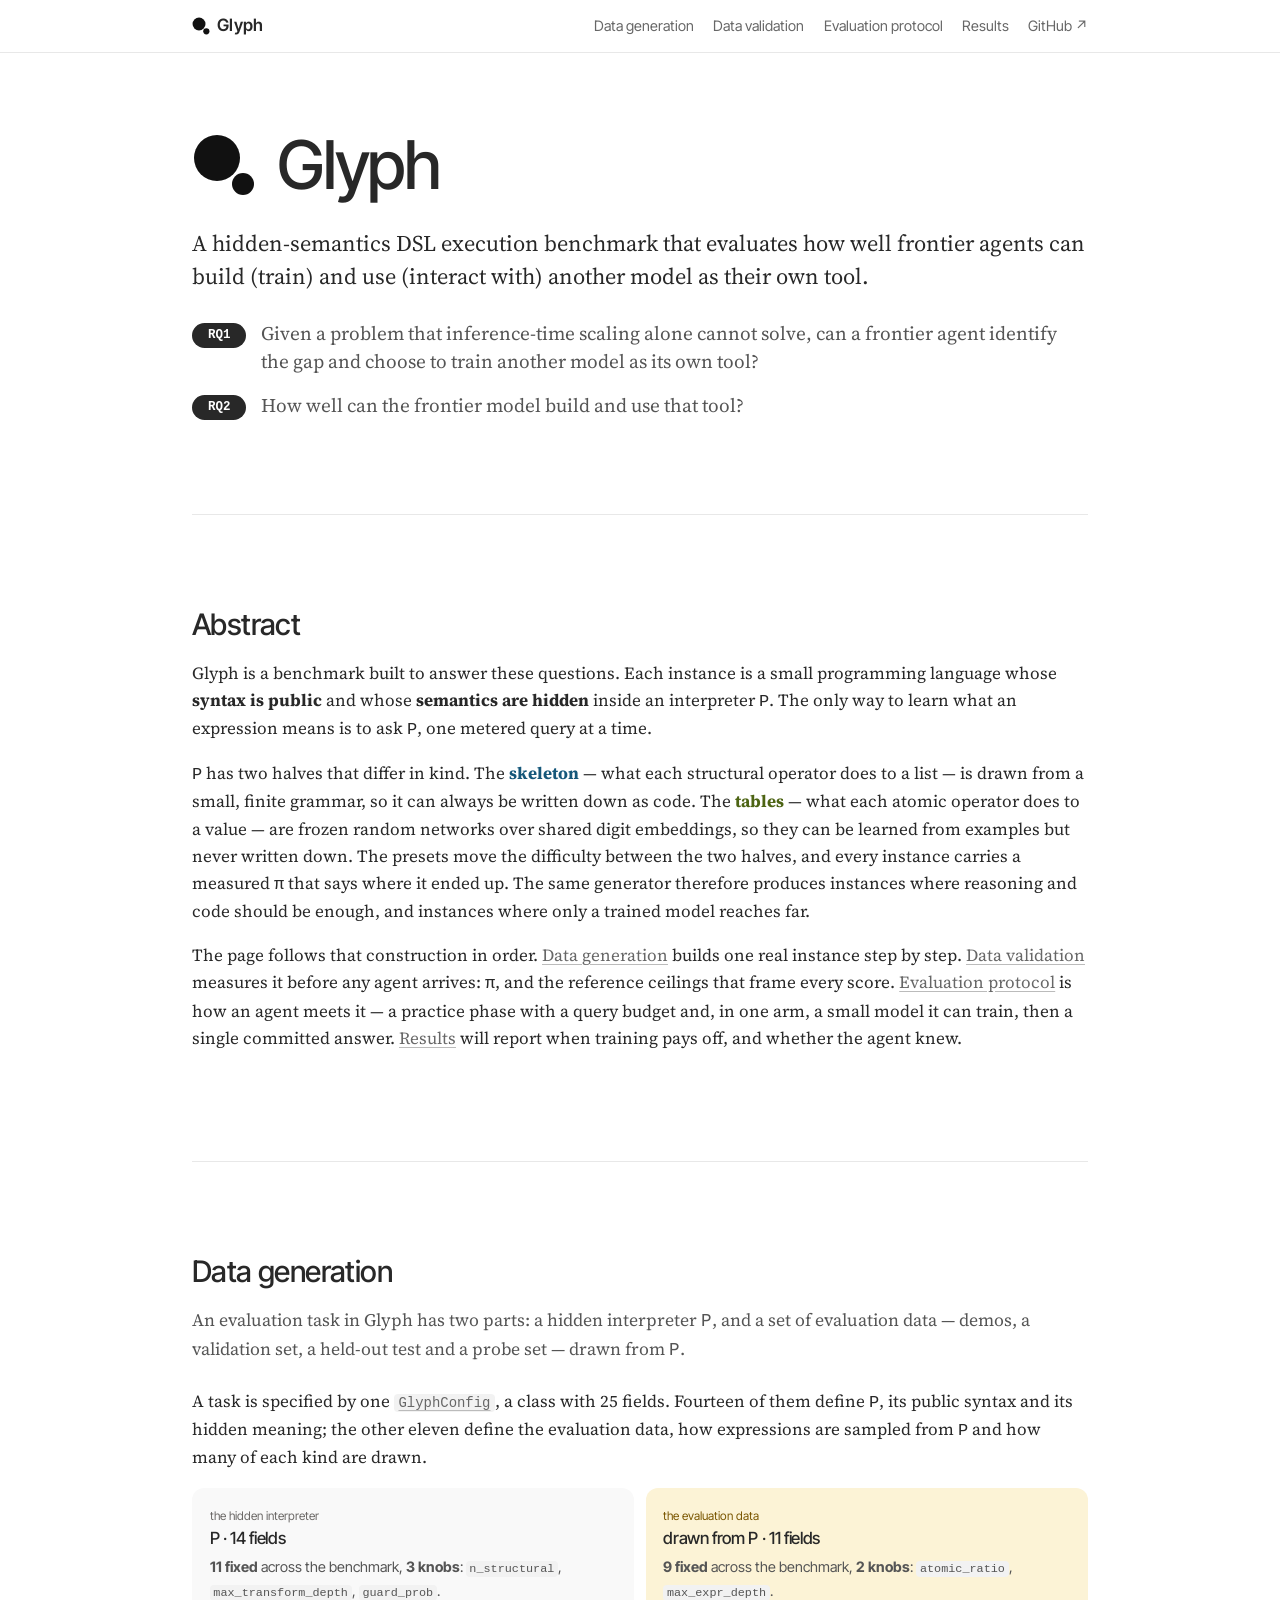
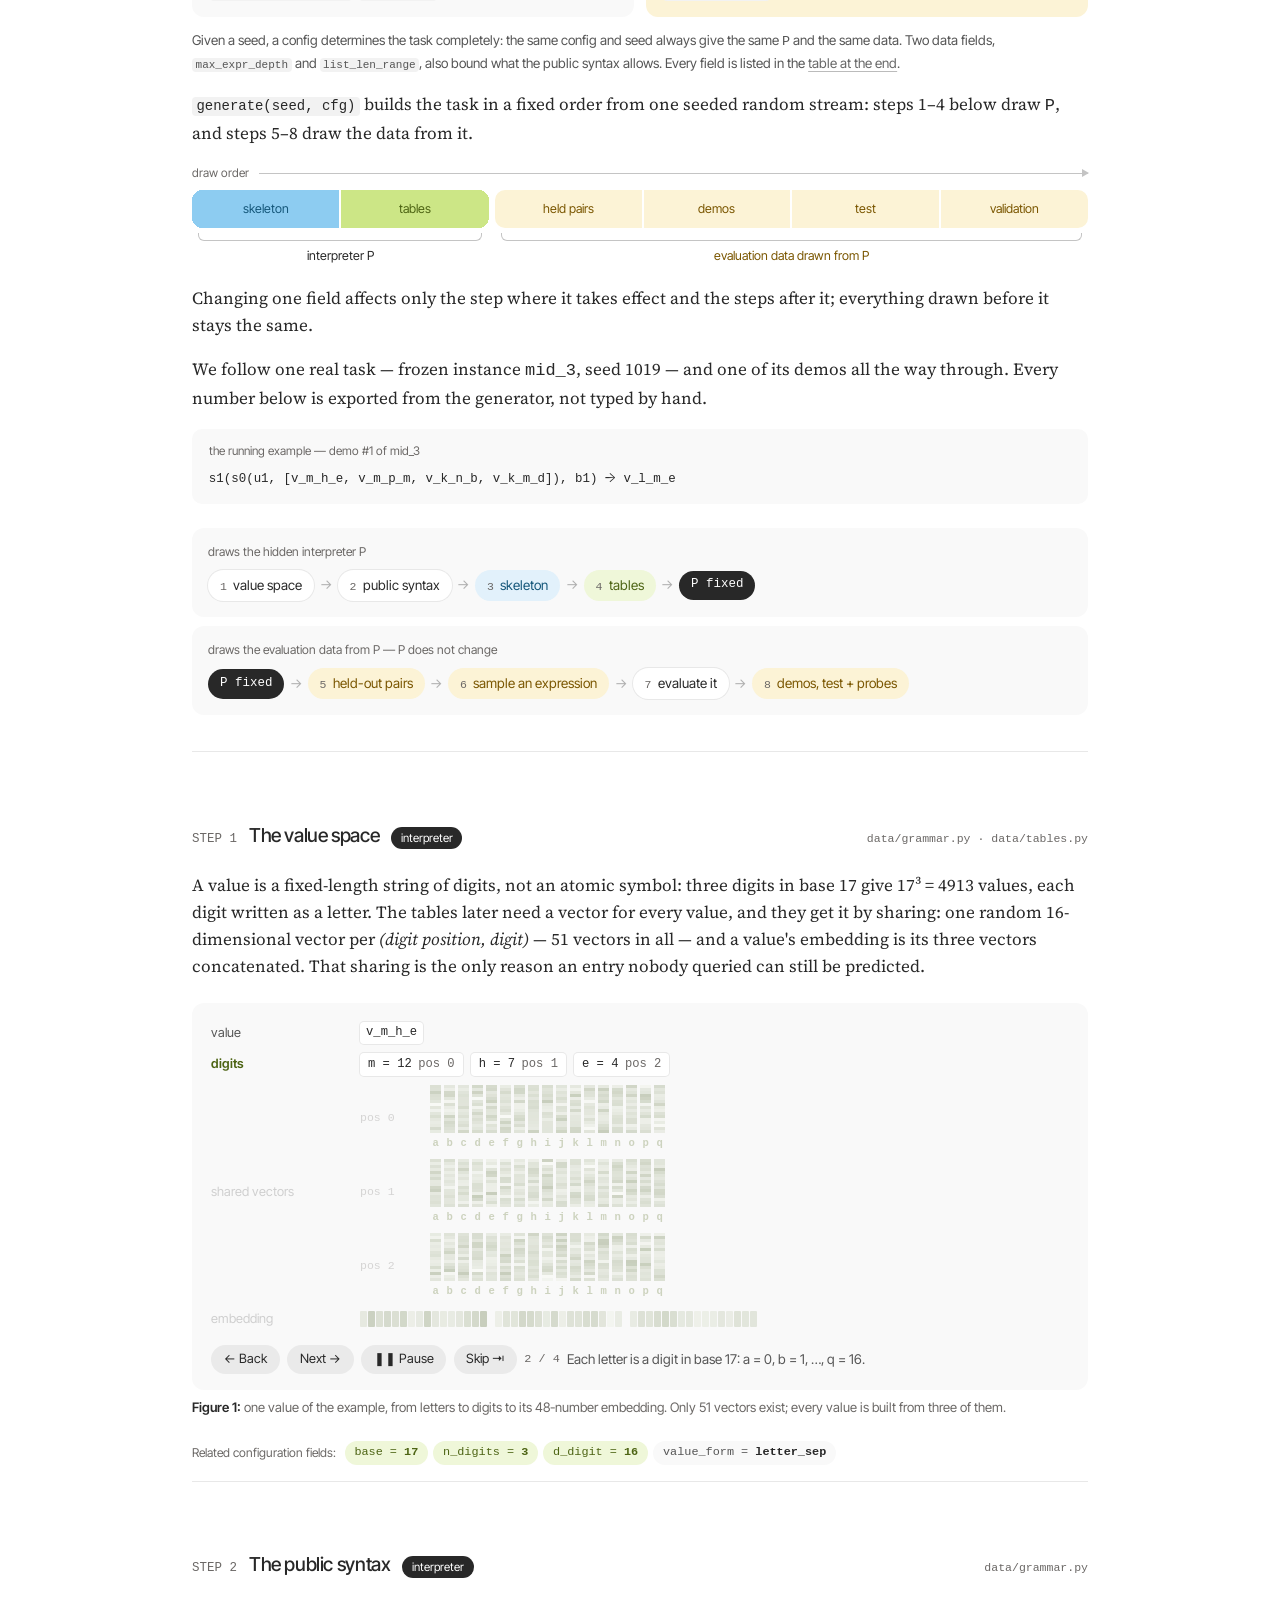
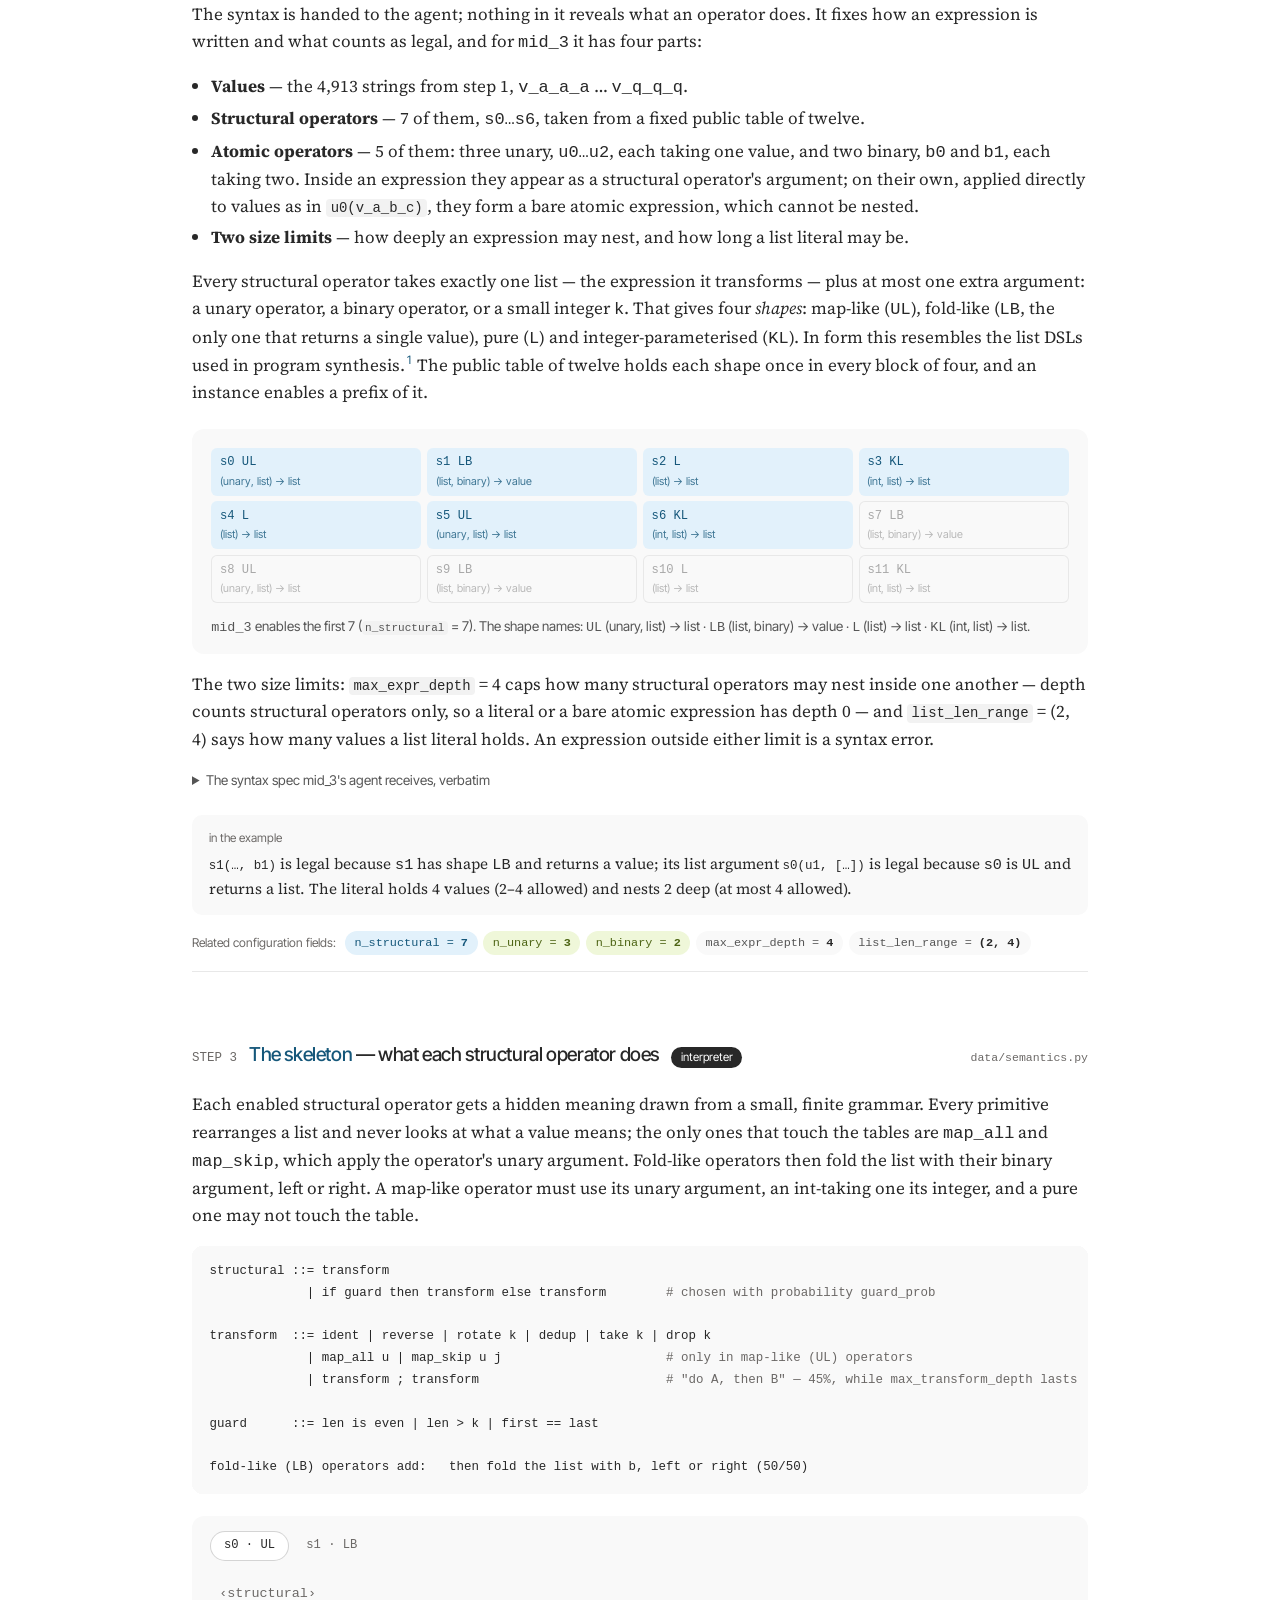
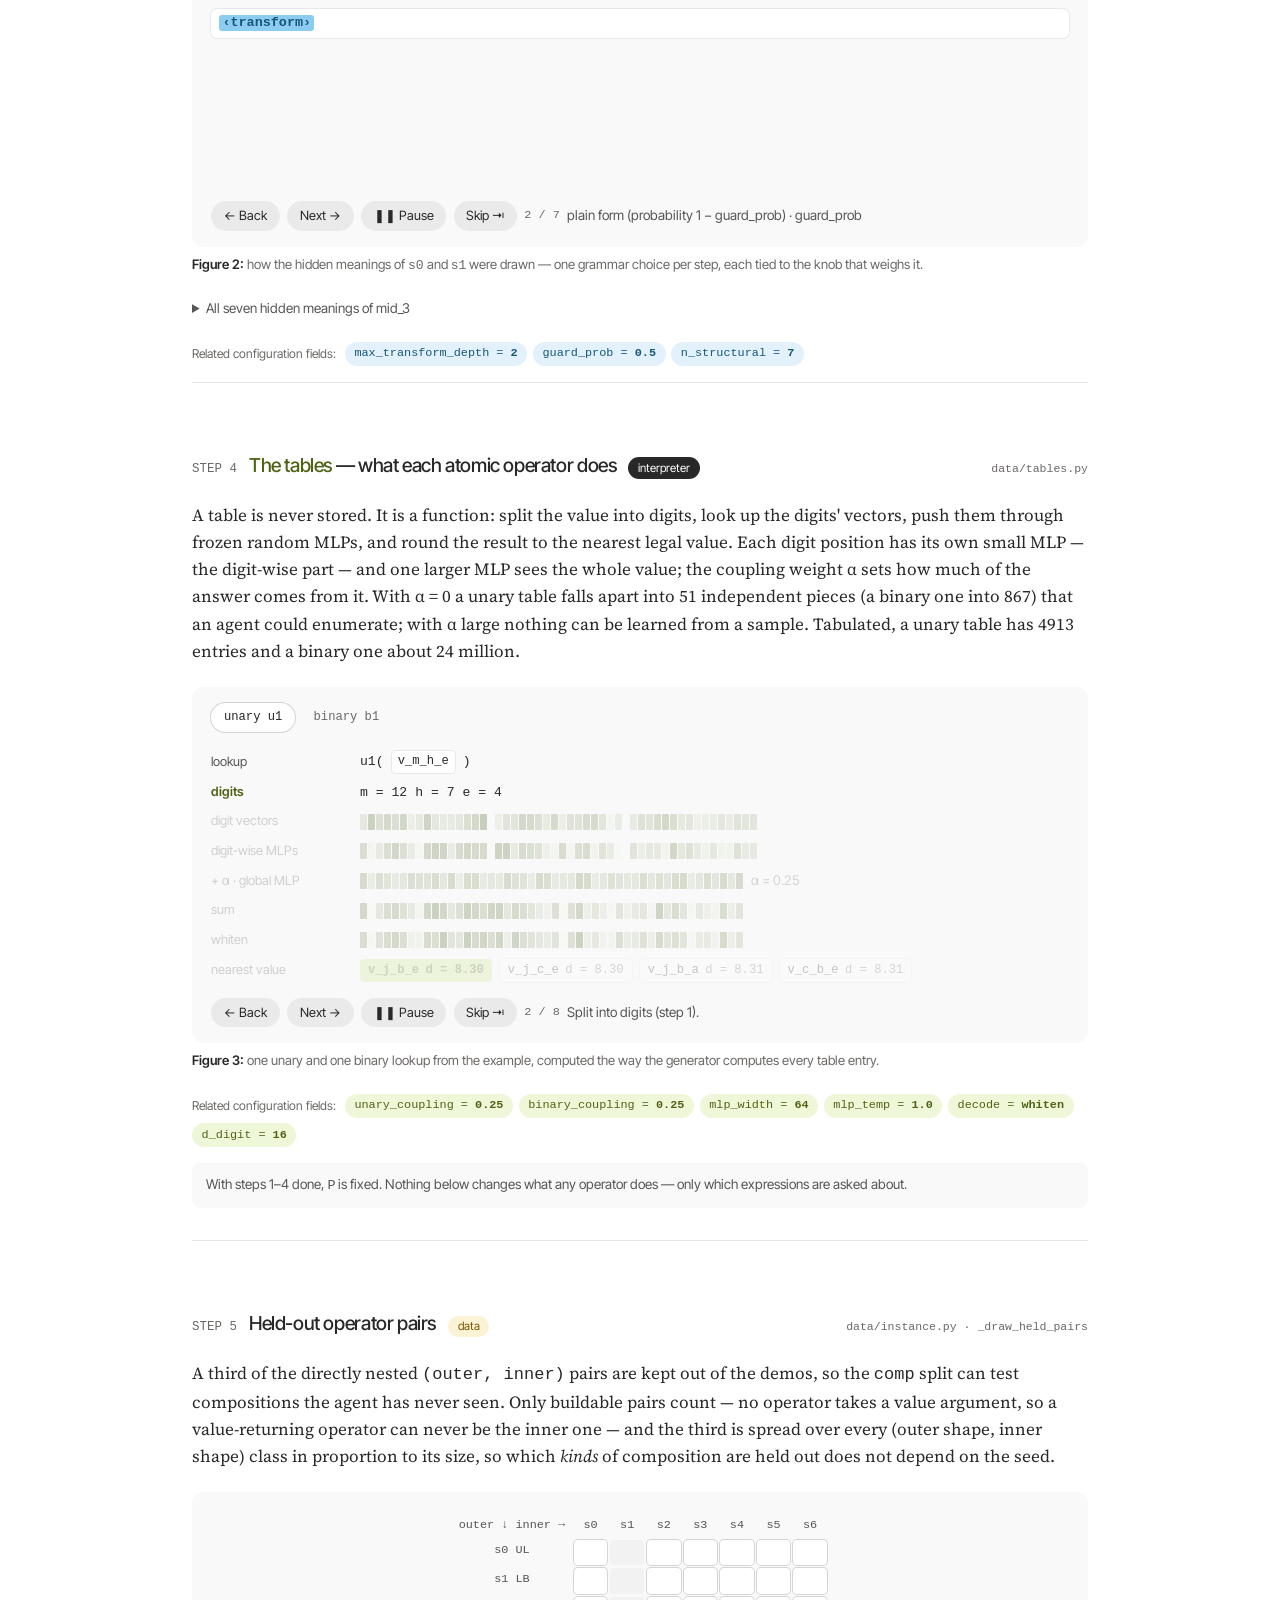
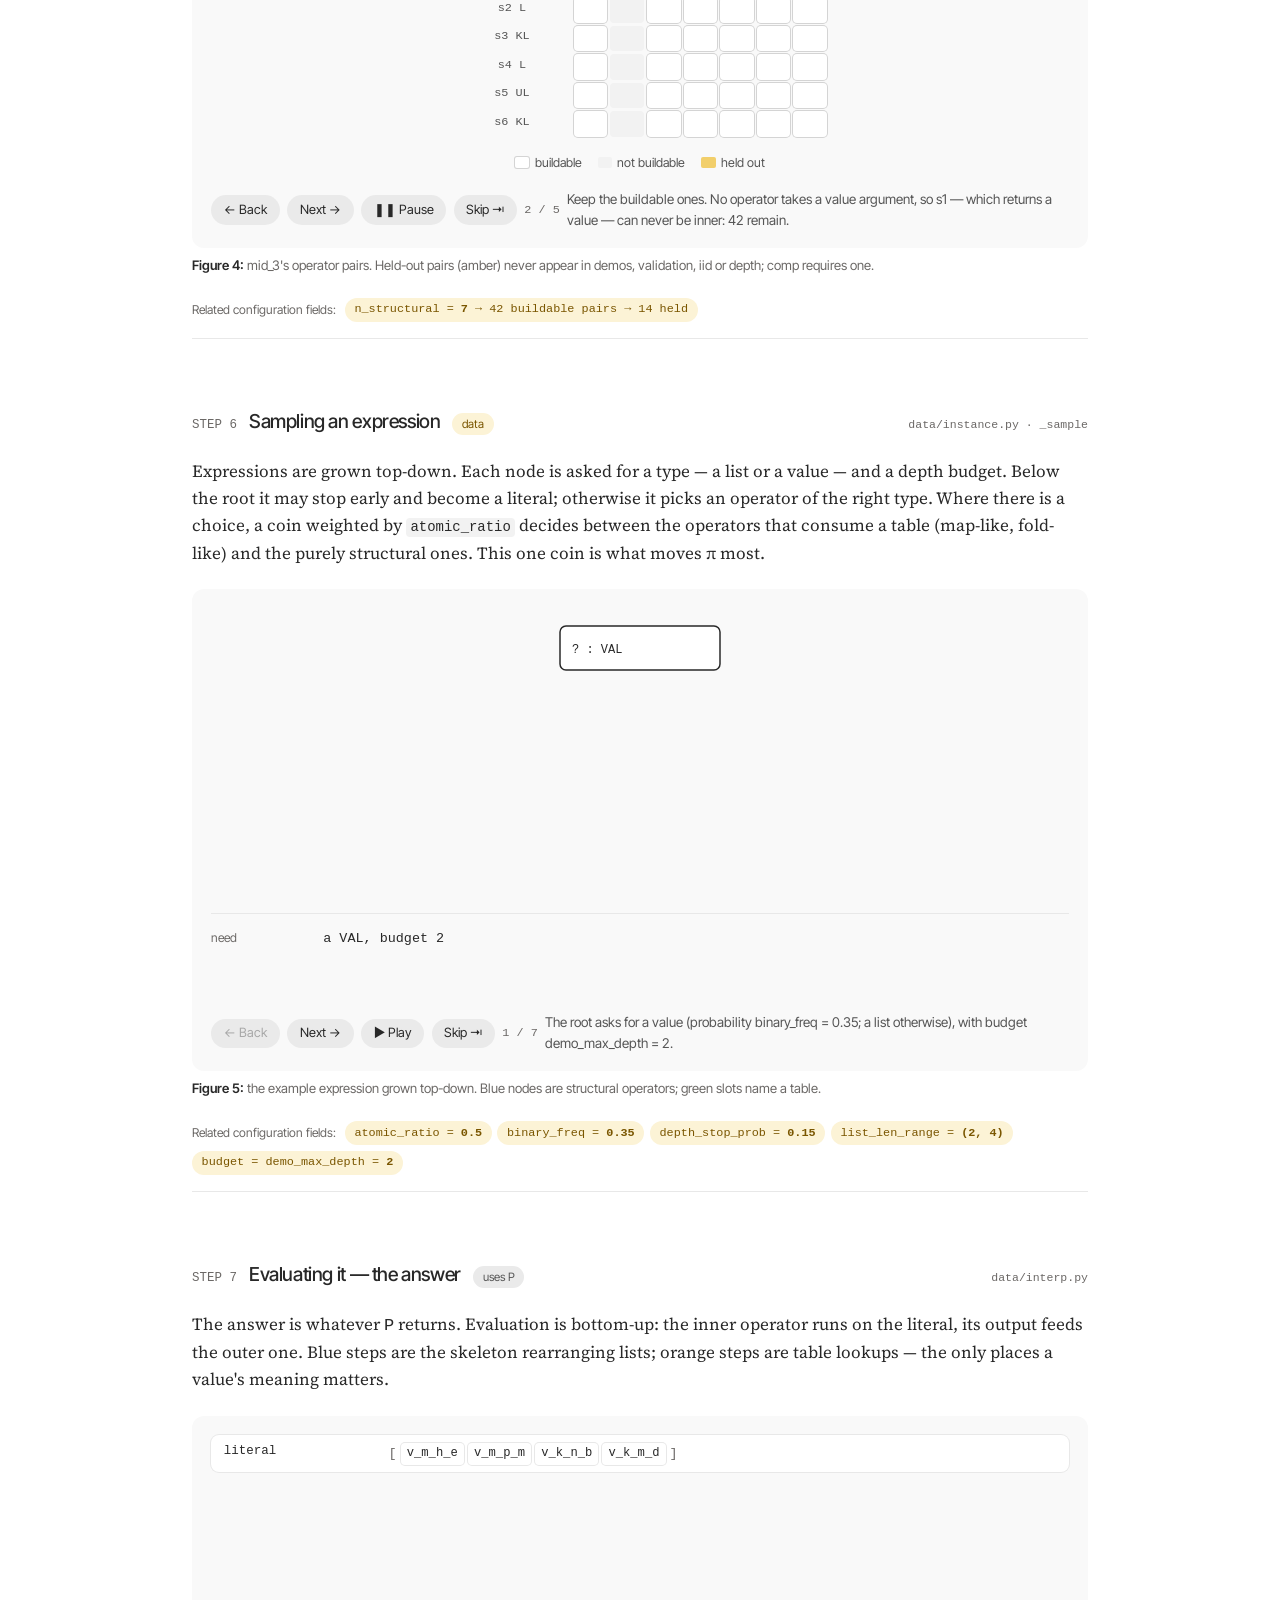
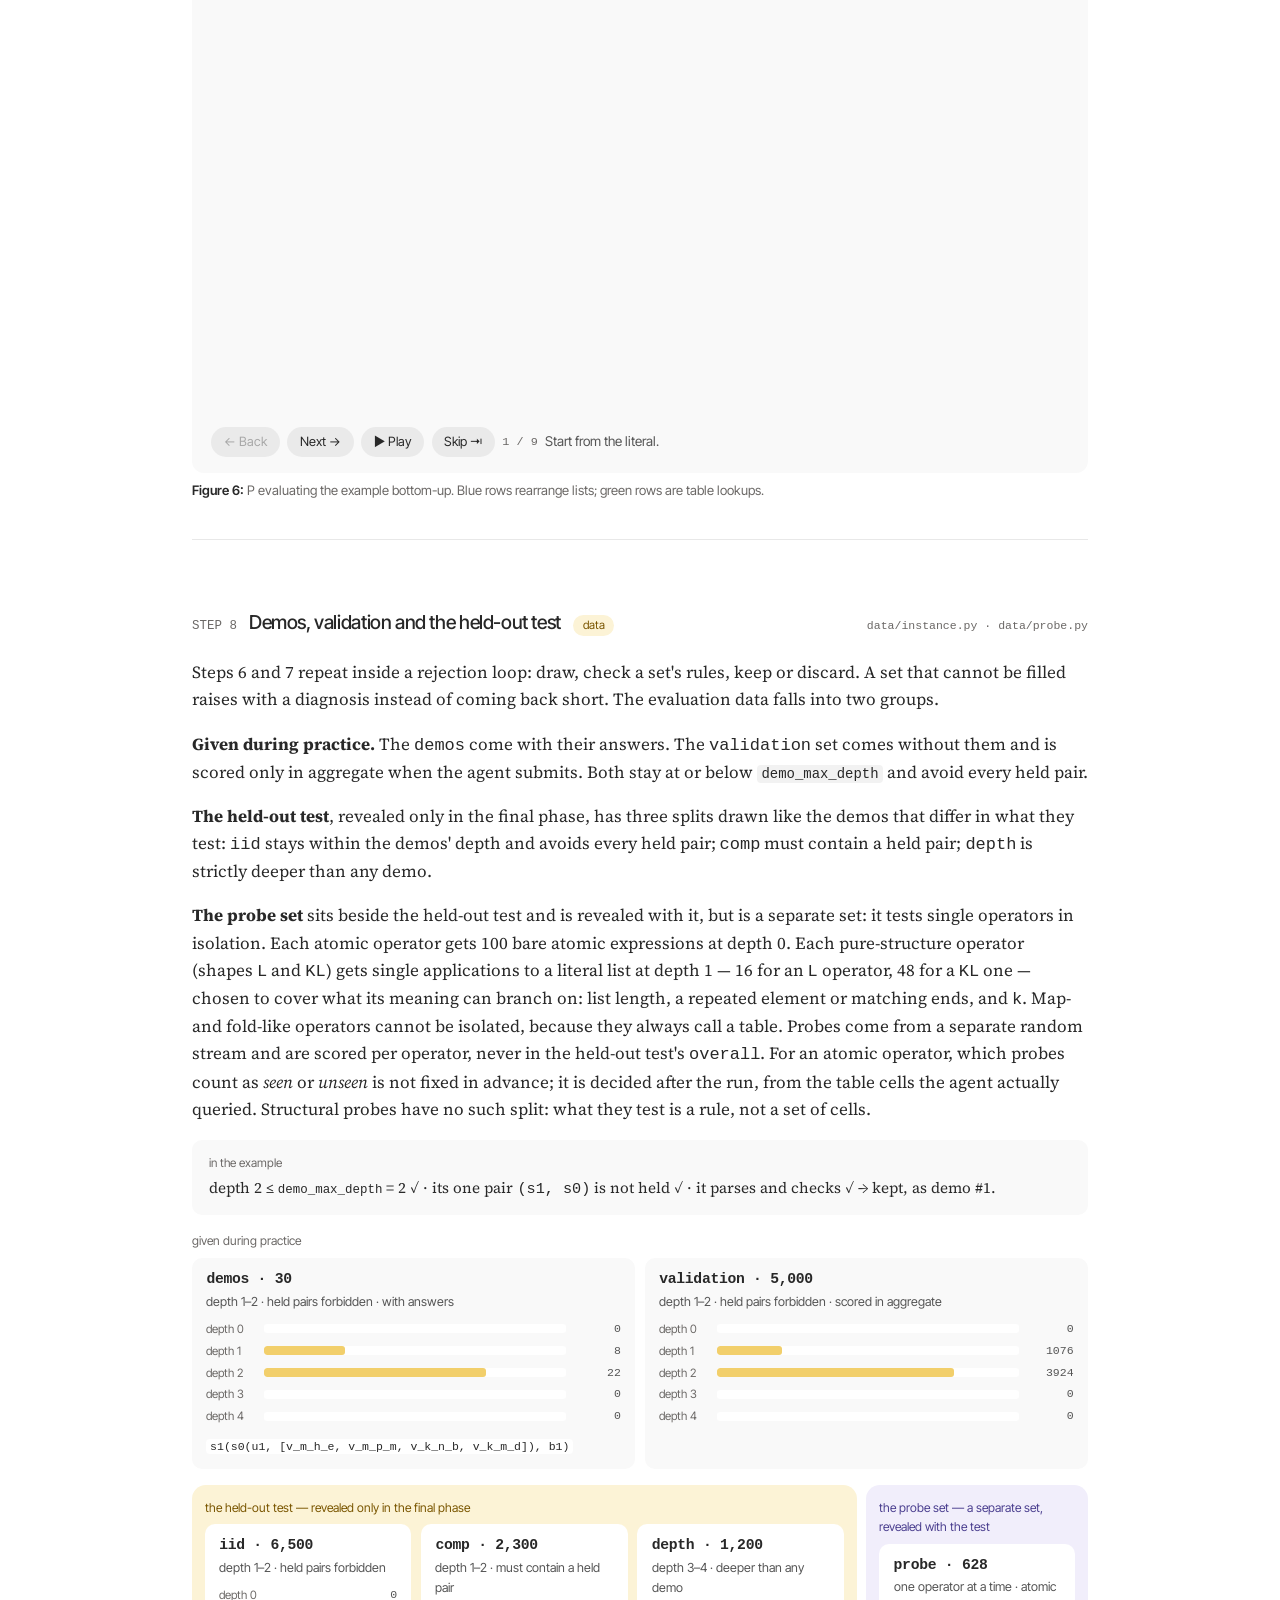
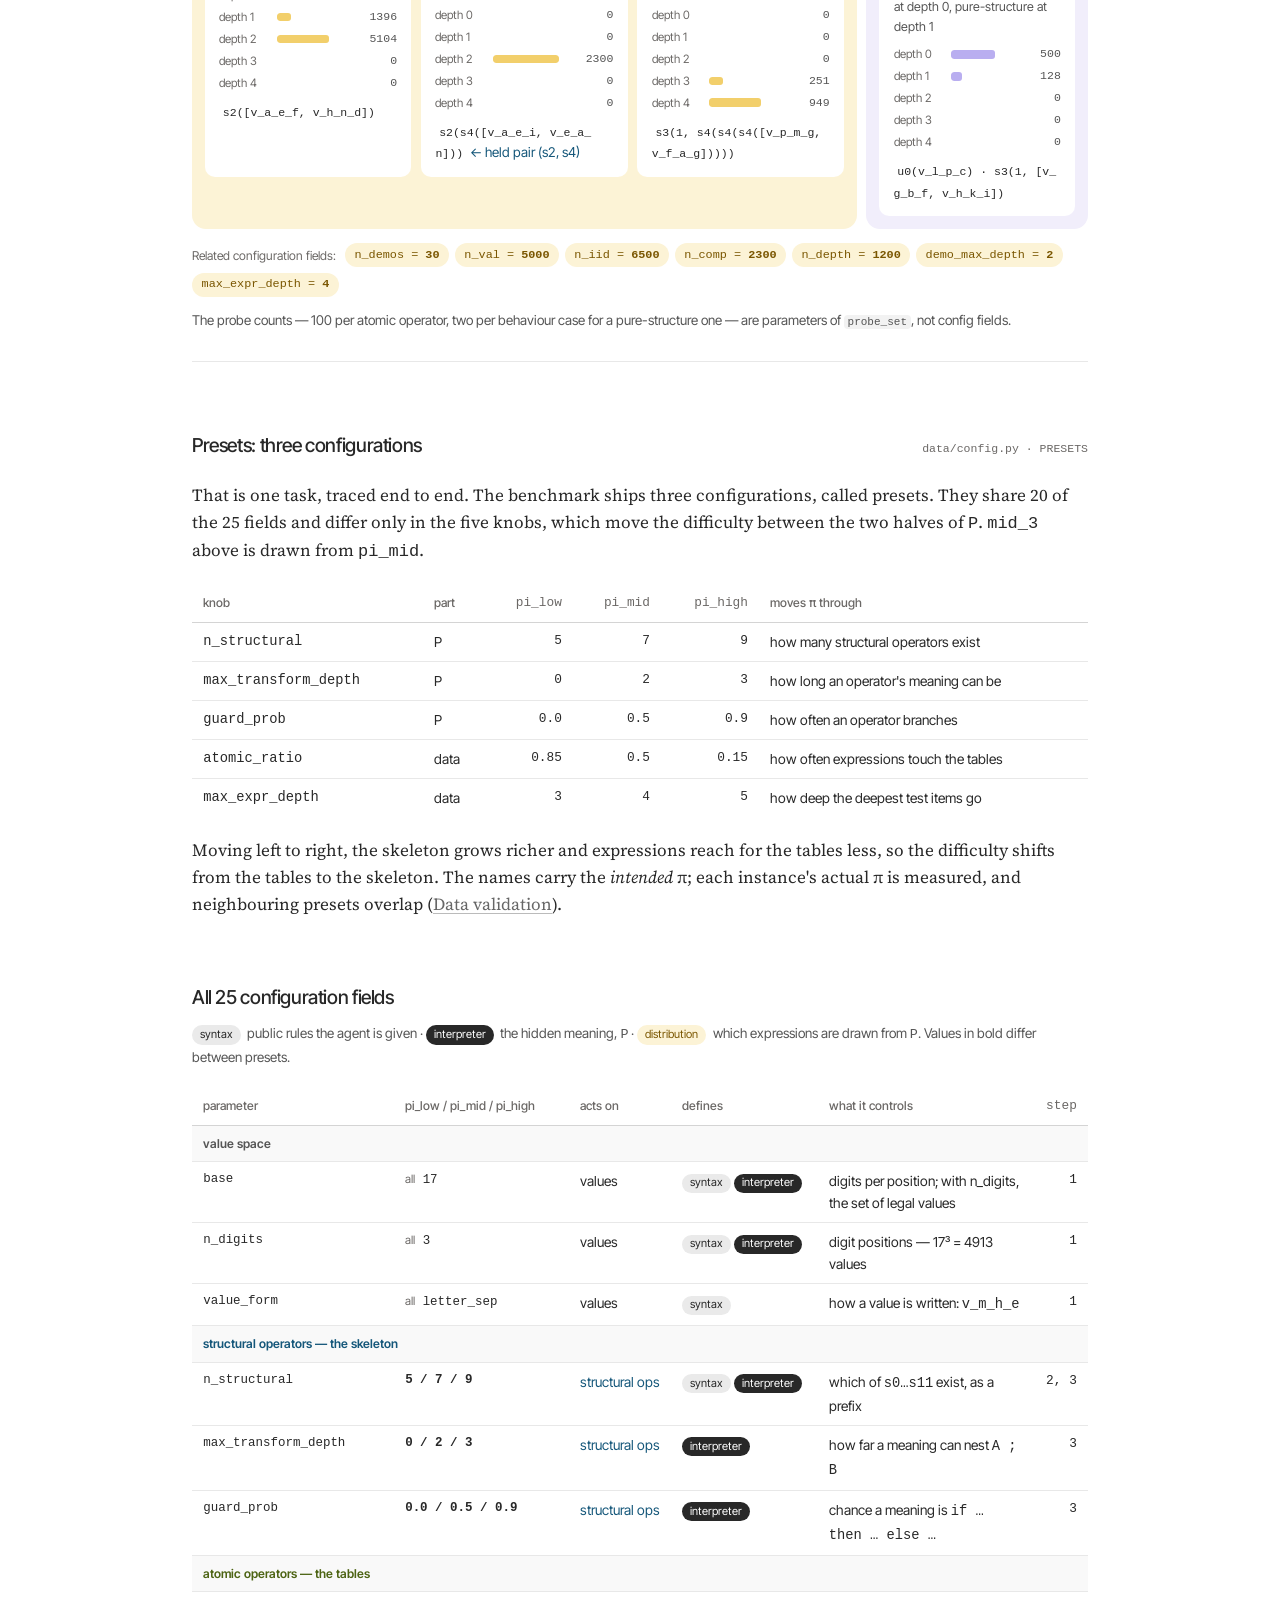
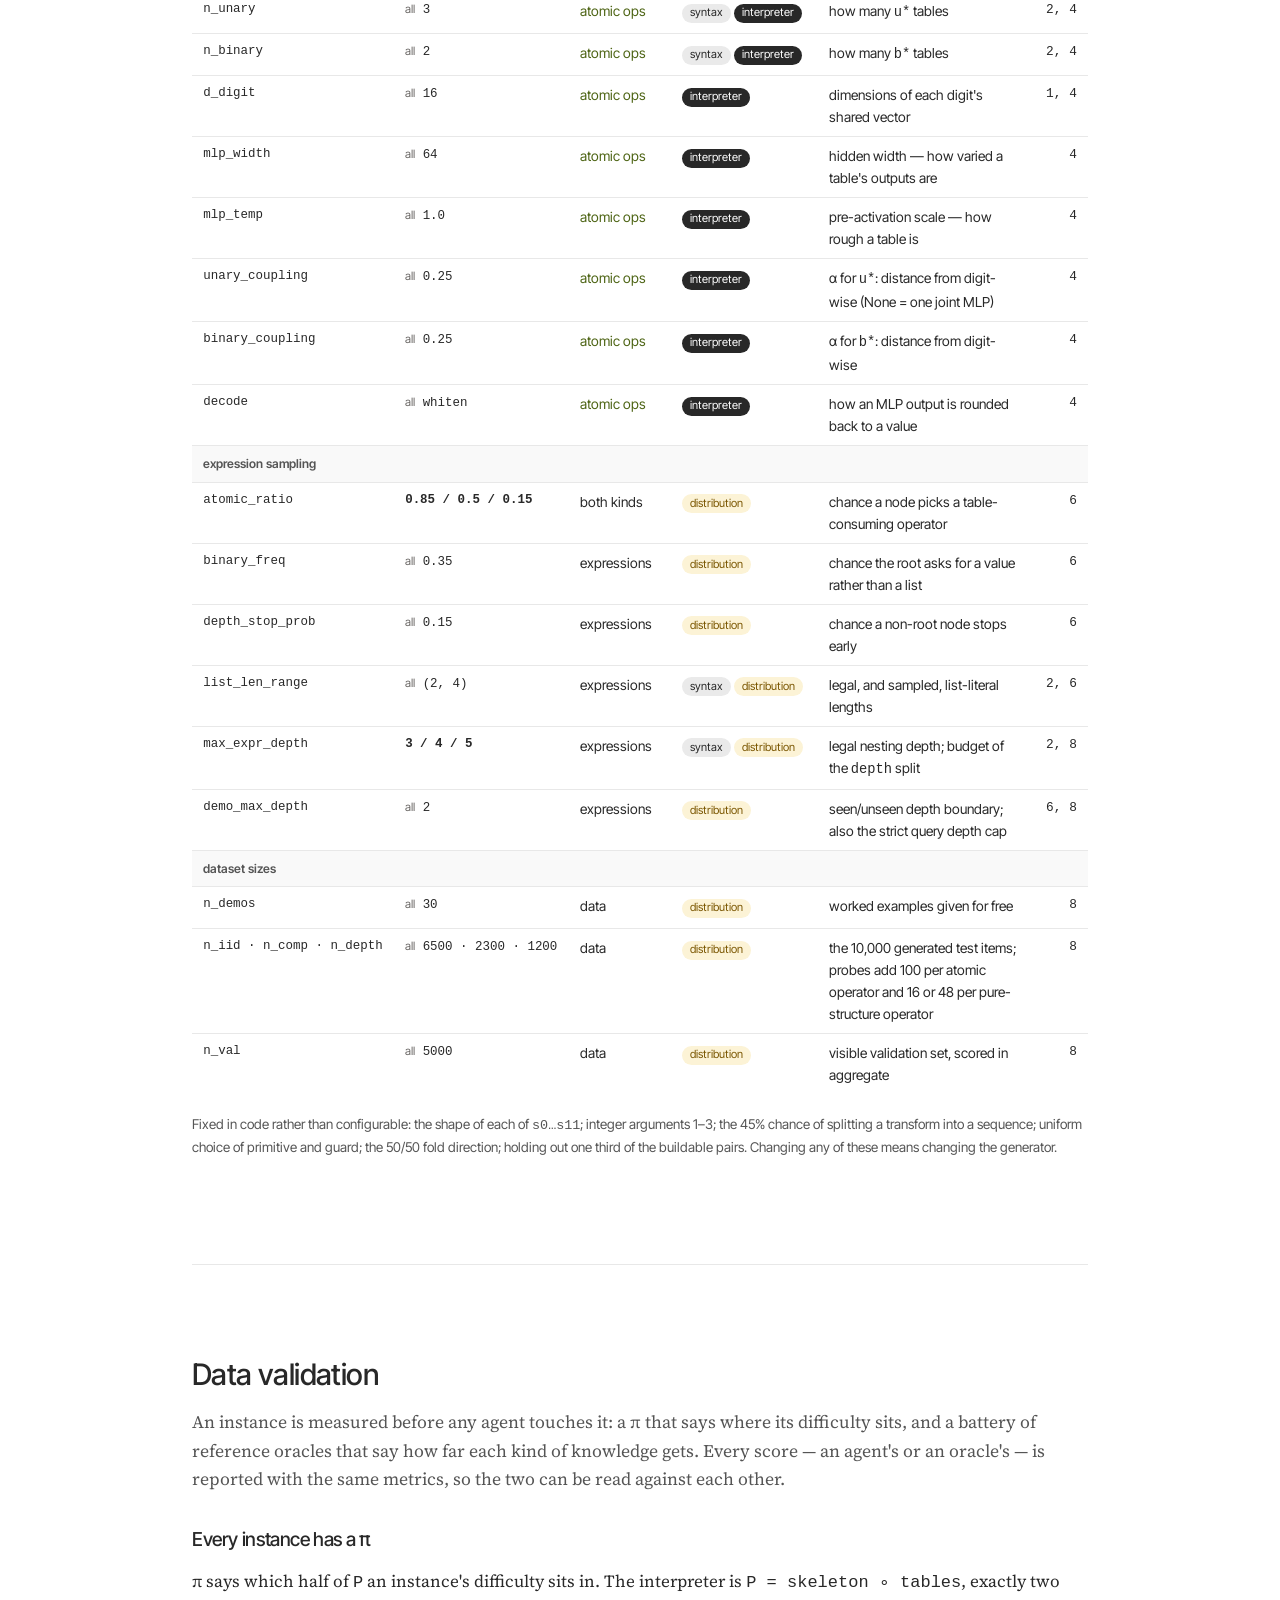
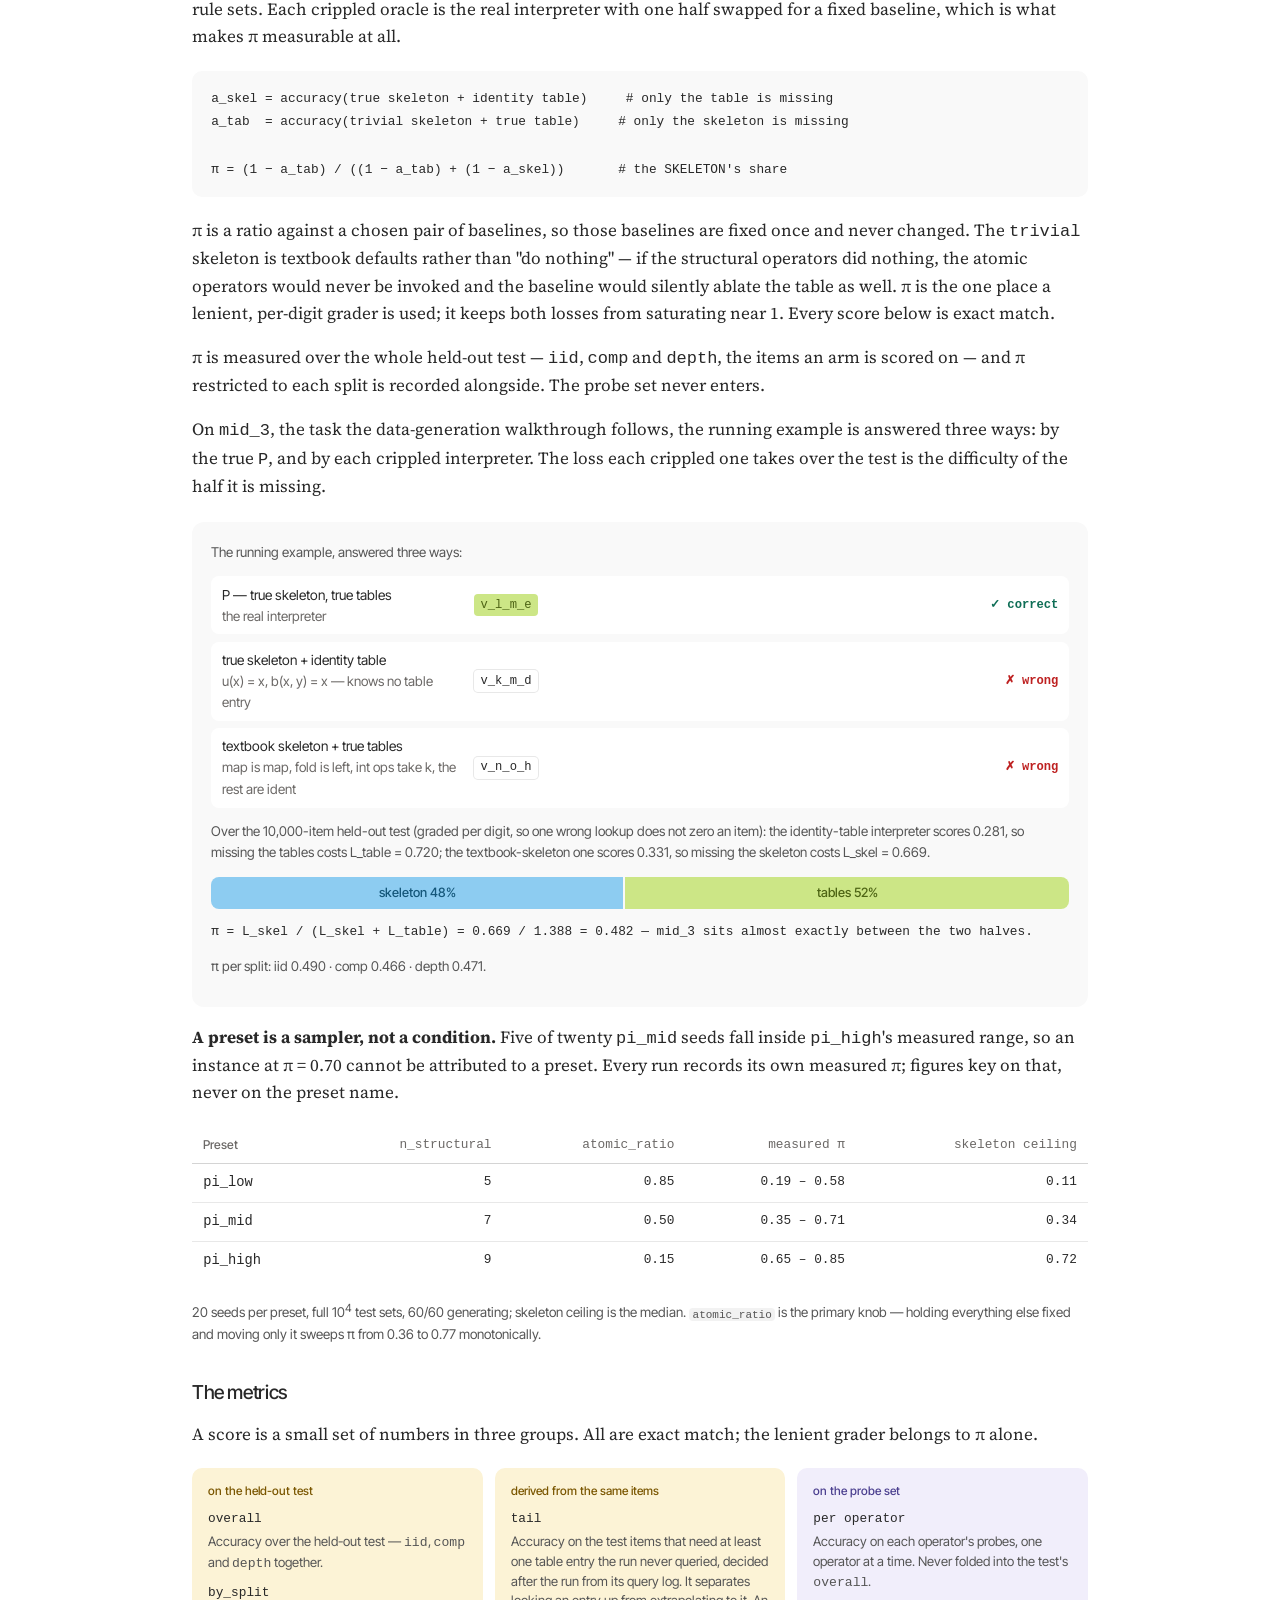
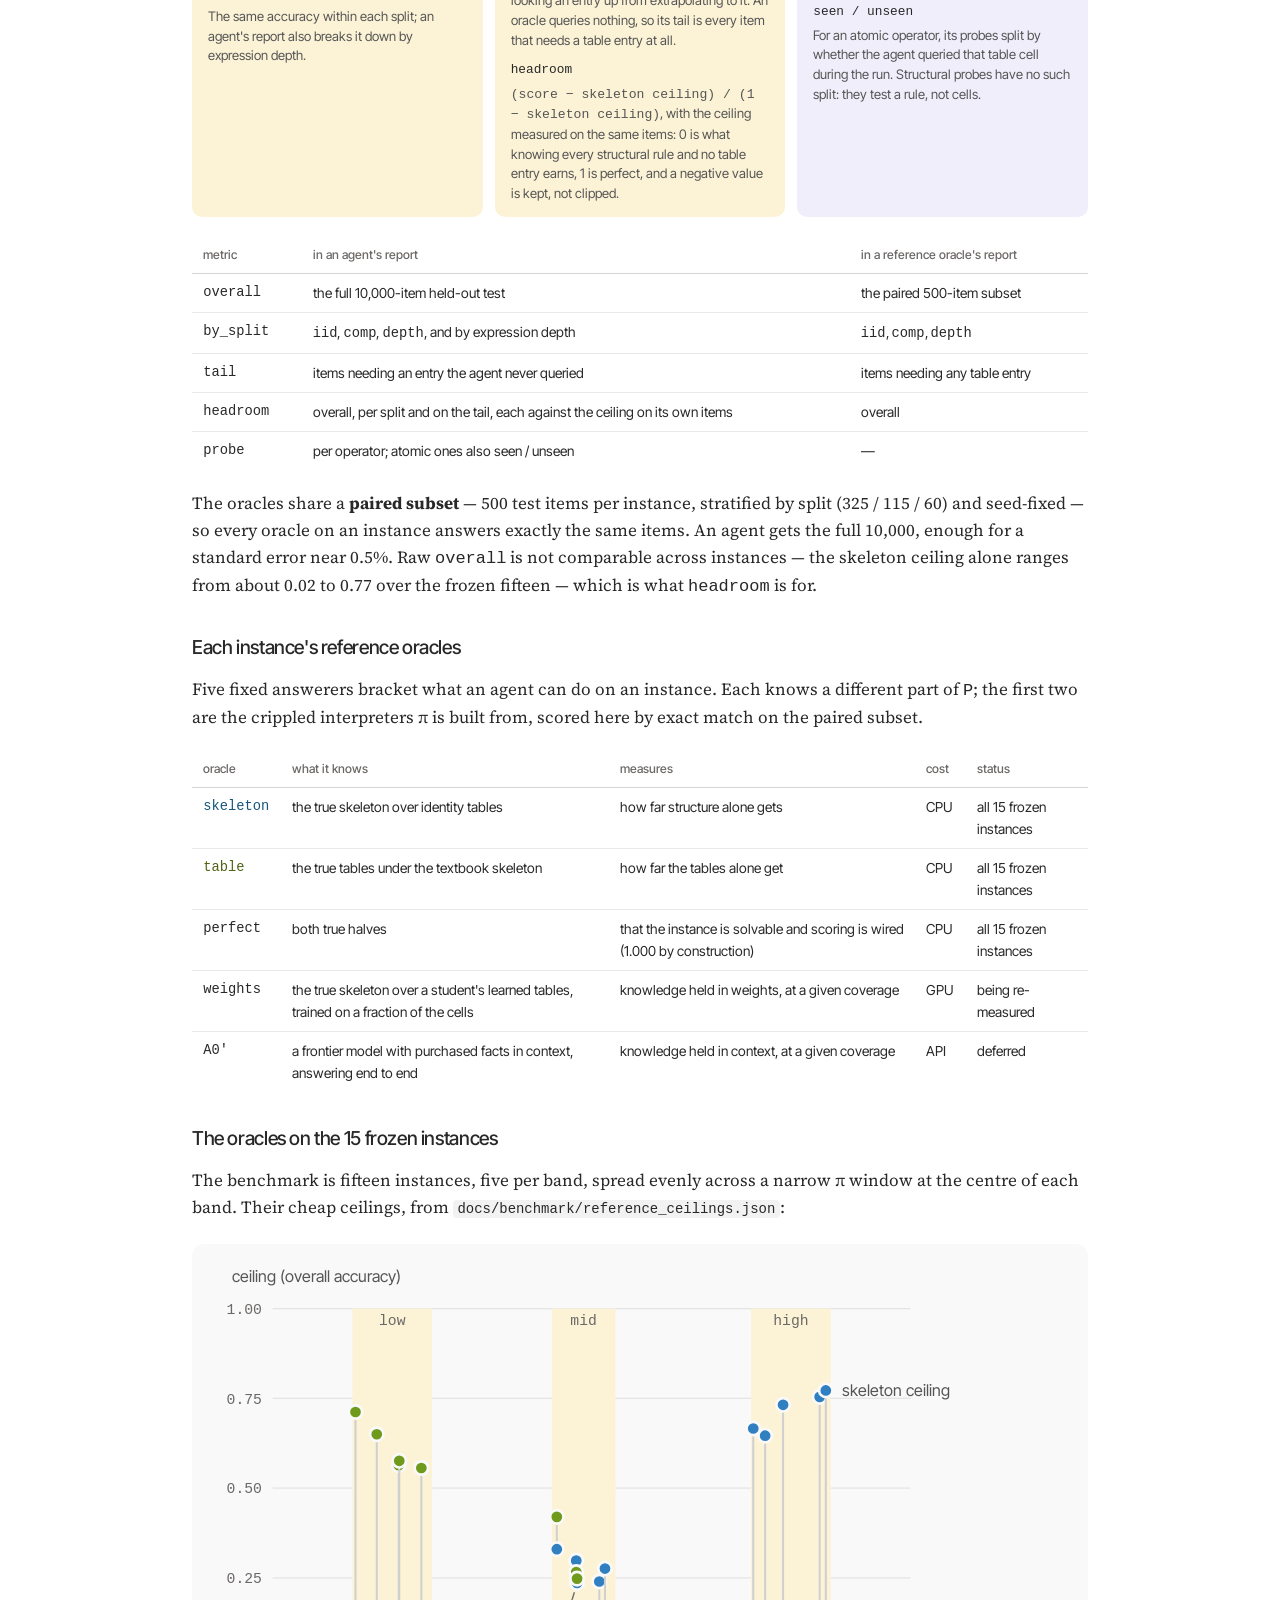
==== site/index.html @ cb40aa4e "site: restructure Data validation into pi, metrics, oracles Group the metrics by what they are compu" ====
<!doctype html>
<html lang="en">
<head>
<meta charset="utf-8">
<meta name="viewport" content="width=device-width, initial-scale=1">

<title>Glyph — a hidden-semantics DSL execution benchmark</title>
<meta name="description" content="A hidden-semantics DSL execution benchmark that evaluates how well frontier agents can build (train) and use (interact with) another model as their own tool.">

<!-- Social cards. Replace the URL below with the deployed page URL, and drop
     an image at assets/img/og.png (1200x630) to enable the preview image. -->
<meta property="og:type" content="website">
<meta property="og:title" content="Glyph — a hidden-semantics DSL execution benchmark">
<meta property="og:description" content="A ruler with known graduations for measuring weight-space delegation: does an agent train a small model on what it learns, or keep reasoning with the frontier?">
<!-- <meta property="og:url" content="https://ash-ding.github.io/Glyph/"> -->
<!-- <meta property="og:image" content="https://ash-ding.github.io/Glyph/assets/img/og.png"> -->
<meta name="twitter:card" content="summary_large_image">

<link rel="icon" href="assets/img/favicon.svg?v=0fd65c90c8" type="image/svg+xml">
<link rel="icon" href="assets/img/favicon-32.png?v=5c07ffa36c" sizes="32x32" type="image/png">
<link rel="apple-touch-icon" href="assets/img/apple-touch-icon.png?v=38eb1d31ea">
<link rel="preconnect" href="https://fonts.googleapis.com">
<link rel="preconnect" href="https://fonts.gstatic.com" crossorigin>
<link rel="stylesheet" href="https://fonts.googleapis.com/css2?family=Inter+Tight:wght@400;500;600&family=Source+Serif+4:ital,opsz,wght@0,8..60,400;0,8..60,600;1,8..60,400&display=swap">
<link rel="stylesheet" href="assets/css/style.css?v=4d7db70c44">
</head>

<body>
<a class="skip-link" href="#main">Skip to content</a>

<nav class="nav">
  <div class="nav__inner">
    <a class="nav__brand" href="#top"><img src="assets/img/logo.svg?v=e699a42fc0" alt="" width="18" height="18">Glyph</a>
    <div class="nav__links">
      <a href="#pipeline">Data generation</a>
      <a href="#validation">Data validation</a>
      <a href="#protocol">Evaluation protocol</a>
      <a href="#results">Results</a>
      <a class="nav__cta" href="https://github.com/ash-ding/Glyph">GitHub&nbsp;↗</a>
    </div>
  </div>
</nav>

<main id="main">

<!-- ==================================================================== HERO -->
<header class="hero wrap" id="top">
  <h1 class="hero__title"><img class="hero__mark" src="assets/img/logo.svg?v=e699a42fc0" alt="" width="64" height="64">Glyph</h1>
  <p class="hero__lede">
    A hidden-semantics DSL execution benchmark that evaluates how well frontier
    agents can build (train) and use (interact with) another model as their own
    tool.
  </p>

  <ol class="rqs">
    <li>
      <span class="rq__k">RQ1</span>
      <p>Given a problem that inference-time scaling alone cannot solve, can a
         frontier agent identify the gap and choose to train another model as its
         own tool?</p>
    </li>
    <li>
      <span class="rq__k">RQ2</span>
      <p>How well can the frontier model build and use that tool?</p>
    </li>
  </ol>
</header>

<div class="wrap"><hr></div>

<!-- ================================================================ ABSTRACT -->
<section class="section wrap" id="abstract">
  <h2>Abstract</h2>
  <div class="prose">
    <p>
      Glyph is a benchmark built to answer these questions. Each instance is a
      small programming language whose <b>syntax is public</b> and whose
      <b>semantics are hidden</b> inside an interpreter <span class="mono">P</span>.
      The only way to learn what an expression means is to ask
      <span class="mono">P</span>, one metered query at a time.
    </p>
    <p>
      <span class="mono">P</span> has two halves that differ in kind. The
      <b class="skel">skeleton</b> — what each structural operator does to a
      list — is drawn from a small, finite grammar, so it can always be written
      down as code. The <b class="table">tables</b> — what each atomic operator
      does to a value — are frozen random networks over shared digit embeddings,
      so they can be learned from examples but never written down. The presets
      move the difficulty between the two halves, and every instance carries a
      measured <span class="mono">π</span> that says where it ended up. The same
      generator therefore produces instances where reasoning and code should be
      enough, and instances where only a trained model reaches far.
    </p>
    <p>
      The page follows that construction in order.
      <a href="#pipeline">Data generation</a> builds one real instance step by
      step. <a href="#validation">Data validation</a> measures it before any
      agent arrives: <span class="mono">π</span>, and the reference ceilings
      that frame every score. <a href="#protocol">Evaluation protocol</a> is how
      an agent meets it — a practice phase with a query budget and, in one arm,
      a small model it can train, then a single committed answer.
      <a href="#results">Results</a> will report when training pays off, and
      whether the agent knew.
    </p>
  </div>
</section>

<div class="wrap"><hr></div>

<!-- ================================================================ PIPELINE -->
<section class="section wrap" id="pipeline">
  <h2>Data generation</h2>

  <p class="section__lede">
    An evaluation task in Glyph has two parts: a hidden interpreter
    <span class="mono">P</span>, and a set of evaluation data — demos, a
    validation set, a held-out test and a probe set — drawn from
    <span class="mono">P</span>.
  </p>

  <p>
    A task is specified by one <a href="https://github.com/ash-ding/Glyph/blob/main/src/glyph/data/config.py"><code>GlyphConfig</code></a>, a
    class with 25 fields. Fourteen of them define <span class="mono">P</span>,
    its public syntax and its hidden meaning; the other eleven define the
    evaluation data, how expressions are sampled from <span class="mono">P</span>
    and how many of each kind are drawn.
  </p>

  <div class="parts">
    <div class="part part--p">
      <span class="part__k">the hidden interpreter</span>
      <h4>P · 14 fields</h4>
      <p><b>11 fixed</b> across the benchmark, <b>3 knobs</b>:
         <code>n_structural</code>, <code>max_transform_depth</code>, <code>guard_prob</code>.</p>
    </div>
    <div class="part part--data">
      <span class="part__k">the evaluation data</span>
      <h4>drawn from P · 11 fields</h4>
      <p><b>9 fixed</b> across the benchmark, <b>2 knobs</b>:
         <code>atomic_ratio</code>, <code>max_expr_depth</code>.</p>
    </div>
  </div>
  <p class="small muted">
    Given a seed, a config determines the task completely: the same config and
    seed always give the same <span class="mono">P</span> and the same data.
    Two data fields, <code>max_expr_depth</code> and <code>list_len_range</code>,
    also bound what the public syntax allows. Every field is listed in the
    <a href="#params">table at the end</a>.
  </p>

  <p>
    <code>generate(seed, cfg)</code> builds the task in a fixed order from one
    seeded random stream: steps 1–4 below draw <span class="mono">P</span>,
    and steps 5–8 draw the data from it.
  </p>
  <div class="stream" role="img" aria-label="Draw order from the random stream: skeleton, tables (together the interpreter P), then held pairs, demos, test and validation (the evaluation data drawn from P)">
    <div class="stream__order"><span>draw order</span><i></i></div>
    <div class="stream__groups">
      <div class="stream__group stream__group--p">
        <div class="stream__cells"><span class="s-skel">skeleton</span><span class="s-table">tables</span></div>
        <div class="stream__brace"></div>
        <div class="stream__label">interpreter P</div>
      </div>
      <div class="stream__group stream__group--data">
        <div class="stream__cells"><span class="s-dist">held pairs</span><span class="s-dist">demos</span><span class="s-dist">test</span><span class="s-dist">validation</span></div>
        <div class="stream__brace"></div>
        <div class="stream__label">evaluation data drawn from P</div>
      </div>
    </div>
  </div>
  <p>
    Changing one field affects only the step where it takes effect and the
    steps after it; everything drawn before it stays the same.
  </p>

  <p>
    We follow one real task — frozen instance <span class="mono">mid_3</span>,
    seed 1019 — and one of its demos all the way through. Every number below is
    exported from the generator, not typed by hand.
  </p>

  <div class="example">
    <span class="example__label">the running example — demo #1 of mid_3</span>
    <code id="ex-expr">s1(s0(u1, [v_m_h_e, v_m_p_m, v_k_n_b, v_k_m_d]), b1)</code>
    &nbsp;→&nbsp; <code id="ex-answer">v_l_m_e</code>
  </div>

  <div class="gen-map" aria-label="Pipeline overview">
    <div class="gen-map__group">
      <p class="gen-map__label">draws the hidden interpreter P</p>
      <div class="gen-map__row">
        <a class="gen-map__step" href="#g1"><b>1</b>value space</a><span class="gen-map__arrow">→</span>
        <a class="gen-map__step" href="#g2"><b>2</b>public syntax</a><span class="gen-map__arrow">→</span>
        <a class="gen-map__step gen-map__step--skel" href="#g3"><b>3</b>skeleton</a><span class="gen-map__arrow">→</span>
        <a class="gen-map__step gen-map__step--table" href="#g4"><b>4</b>tables</a><span class="gen-map__arrow">→</span>
        <span class="gen-map__p">P fixed</span>
      </div>
    </div>
    <div class="gen-map__group">
      <p class="gen-map__label">draws the evaluation data from P — P does not change</p>
      <div class="gen-map__row">
        <span class="gen-map__p">P fixed</span><span class="gen-map__arrow">→</span>
        <a class="gen-map__step gen-map__step--data" href="#g5"><b>5</b>held-out pairs</a><span class="gen-map__arrow">→</span>
        <a class="gen-map__step gen-map__step--data" href="#g6"><b>6</b>sample an expression</a><span class="gen-map__arrow">→</span>
        <a class="gen-map__step" href="#g7"><b>7</b>evaluate it</a><span class="gen-map__arrow">→</span>
        <a class="gen-map__step gen-map__step--data" href="#g8"><b>8</b>demos, test + probes</a>
      </div>
    </div>
  </div>

  <!-- ---------------------------------------------------------------- 1 -->
  <div class="gstep" id="g1">
    <div class="gstep__head">
      <span class="gstep__n">STEP 1</span><h3 class="gstep__title">The value space</h3>
      <span class="gstep__layer gstep__layer--interp">interpreter</span>
      <span class="gstep__src">data/grammar.py · data/tables.py</span>
    </div>
    <p>
      A value is a fixed-length string of digits, not an atomic symbol: three
      digits in base 17 give 17³ = 4913 values, each digit written as a letter.
      The tables later need a vector for every value, and they get it by sharing:
      one random 16-dimensional vector per <em>(digit position, digit)</em> —
      51 vectors in all — and a value's embedding is its three vectors
      concatenated. That sharing is the only reason an entry nobody queried can
      still be predicted.
    </p>
    <div class="fig" id="fig-value"></div>
    <p class="figcap"><b>Figure 1:</b> one value of the example, from letters to digits to its 48-number embedding. Only 51 vectors exist; every value is built from three of them.</p>
    <div class="knobs">
      <span class="knobs__label">Related configuration fields:</span>
      <span class="knob knob--table">base = <b>17</b></span>
      <span class="knob knob--table">n_digits = <b>3</b></span>
      <span class="knob knob--table">d_digit = <b>16</b></span>
      <span class="knob">value_form = <b>letter_sep</b></span>
    </div>
  </div>

  <!-- ---------------------------------------------------------------- 2 -->
  <div class="gstep" id="g2">
    <div class="gstep__head">
      <span class="gstep__n">STEP 2</span><h3 class="gstep__title">The public syntax</h3>
      <span class="gstep__layer gstep__layer--interp">interpreter</span>
      <span class="gstep__src">data/grammar.py</span>
    </div>
    <p>
      The syntax is handed to the agent; nothing in it reveals what an operator
      does. It fixes how an expression is written and what counts as legal, and
      for <span class="mono">mid_3</span> it has four parts:
    </p>
    <ul class="syntax-parts">
      <li><b>Values</b> — the 4,913 strings from step 1,
          <span class="mono">v_a_a_a</span> … <span class="mono">v_q_q_q</span>.</li>
      <li><b>Structural operators</b> — 7 of them, <span class="mono">s0…s6</span>,
          taken from a fixed public table of twelve.</li>
      <li><b>Atomic operators</b> — 5 of them: three unary,
          <span class="mono">u0…u2</span>, each taking one value, and two binary,
          <span class="mono">b0</span> and <span class="mono">b1</span>, each
          taking two. Inside an expression they appear as a structural
          operator's argument; on their own, applied directly to values as in
          <code>u0(v_a_b_c)</code>, they form a bare atomic expression, which
          cannot be nested.</li>
      <li><b>Two size limits</b> — how deeply an expression may nest, and how
          long a list literal may be.</li>
    </ul>
    <p>
      Every structural operator takes exactly one list — the expression it
      transforms — plus at most one extra argument: a unary operator, a binary
      operator, or a small integer <span class="mono">k</span>. That gives four
      <em>shapes</em>: map-like (<span class="mono">UL</span>), fold-like
      (<span class="mono">LB</span>, the only one that returns a single value),
      pure (<span class="mono">L</span>) and integer-parameterised
      (<span class="mono">KL</span>). In form this resembles the list DSLs used
      in program synthesis.<sup class="fn"><a href="#ref-1" id="cite-1">1</a></sup>
      The public table of twelve holds each shape once in every block of four,
      and an instance enables a prefix of it.
    </p>
    <div class="fig">
      <div class="fig__body">
        <div class="shapes" id="shape-grid"></div>
        <p class="small muted" style="margin:.8rem 0 0">
          <span class="mono">mid_3</span> enables the first 7
          (<code>n_structural</code> = 7).
          The shape names: <span class="mono">UL</span> (unary, list) → list ·
          <span class="mono">LB</span> (list, binary) → value ·
          <span class="mono">L</span> (list) → list ·
          <span class="mono">KL</span> (int, list) → list.
        </p>
      </div>
    </div>
    <p>
      The two size limits: <code>max_expr_depth</code> = 4 caps how many
      structural operators may nest inside one another — depth counts
      structural operators only, so a literal or a bare atomic expression has
      depth 0 — and
      <code>list_len_range</code> = (2, 4) says how many values a list literal
      holds. An expression outside either limit is a syntax error.
    </p>
    <details>
      <summary class="small">The syntax spec mid_3's agent receives, verbatim</summary>
      <pre id="syntax-spec"></pre>
    </details>
    <div class="example">
      <span class="example__label">in the example</span>
      <code>s1(…, b1)</code> is legal because <span class="mono">s1</span> has shape
      <span class="mono">LB</span> and returns a value; its list argument
      <code>s0(u1, […])</code> is legal because <span class="mono">s0</span> is
      <span class="mono">UL</span> and returns a list. The literal holds 4 values
      (2–4 allowed) and nests 2 deep (at most 4 allowed).
    </div>
    <div class="knobs">
      <span class="knobs__label">Related configuration fields:</span>
      <span class="knob knob--skel">n_structural = <b>7</b></span>
      <span class="knob knob--table">n_unary = <b>3</b></span>
      <span class="knob knob--table">n_binary = <b>2</b></span>
      <span class="knob">max_expr_depth = <b>4</b></span>
      <span class="knob">list_len_range = <b>(2, 4)</b></span>
    </div>
  </div>

  <!-- ---------------------------------------------------------------- 3 -->
  <div class="gstep" id="g3">
    <div class="gstep__head">
      <span class="gstep__n">STEP 3</span><h3 class="gstep__title"><span class="skel">The skeleton</span> — what each structural operator does</h3>
      <span class="gstep__layer gstep__layer--interp">interpreter</span>
      <span class="gstep__src">data/semantics.py</span>
    </div>
    <p>
      Each enabled structural operator gets a hidden meaning drawn from a small,
      finite grammar. Every primitive rearranges a list and never looks at what a
      value means; the only ones that touch the tables are
      <span class="mono">map_all</span> and <span class="mono">map_skip</span>,
      which apply the operator's unary argument. Fold-like operators then fold
      the list with their binary argument, left or right. A map-like operator
      must use its unary argument, an int-taking one its integer, and a pure one
      may not touch the table.
    </p>
<div class="bnf">structural ::= transform
             | if guard then transform else transform        <span class="faint"># chosen with probability guard_prob</span>

transform  ::= ident | reverse | rotate k | dedup | take k | drop k
             | map_all u | map_skip u j                      <span class="faint"># only in map-like (UL) operators</span>
             | transform ; transform                         <span class="faint"># "do A, then B" — 45%, while max_transform_depth lasts</span>

guard      ::= len is even | len &gt; k | first == last

fold-like (LB) operators add:   then fold the list with b, left or right (50/50)</div>
    <div class="fig" id="fig-deriv"></div>
    <p class="figcap"><b>Figure 2:</b> how the hidden meanings of <span class="mono">s0</span> and <span class="mono">s1</span> were drawn — one grammar choice per step, each tied to the knob that weighs it.</p>
    <details>
      <summary class="small">All seven hidden meanings of mid_3</summary>
      <div class="table-scroll"><table id="skel-table"></table></div>
    </details>
    <div class="knobs">
      <span class="knobs__label">Related configuration fields:</span>
      <span class="knob knob--skel">max_transform_depth = <b>2</b></span>
      <span class="knob knob--skel">guard_prob = <b>0.5</b></span>
      <span class="knob knob--skel">n_structural = <b>7</b></span>
    </div>
  </div>

  <!-- ---------------------------------------------------------------- 4 -->
  <div class="gstep" id="g4">
    <div class="gstep__head">
      <span class="gstep__n">STEP 4</span><h3 class="gstep__title"><span class="table">The tables</span> — what each atomic operator does</h3>
      <span class="gstep__layer gstep__layer--interp">interpreter</span>
      <span class="gstep__src">data/tables.py</span>
    </div>
    <p>
      A table is never stored. It is a function: split the value into digits,
      look up the digits' vectors, push them through frozen random MLPs, and
      round the result to the nearest legal value. Each digit position has its
      own small MLP — the digit-wise part — and one larger MLP sees the whole
      value; the coupling weight α sets how much of the answer comes from it.
      With α = 0 a unary table falls apart into 51 independent pieces (a binary
      one into 867) that an agent could enumerate; with α large nothing can be
      learned from a sample. Tabulated,
      a unary table has 4913 entries and a binary one about 24 million.
    </p>
    <div class="fig" id="fig-table"></div>
    <p class="figcap"><b>Figure 3:</b> one unary and one binary lookup from the example, computed the way the generator computes every table entry.</p>
    <div class="knobs">
      <span class="knobs__label">Related configuration fields:</span>
      <span class="knob knob--table">unary_coupling = <b>0.25</b></span>
      <span class="knob knob--table">binary_coupling = <b>0.25</b></span>
      <span class="knob knob--table">mlp_width = <b>64</b></span>
      <span class="knob knob--table">mlp_temp = <b>1.0</b></span>
      <span class="knob knob--table">decode = <b>whiten</b></span>
      <span class="knob knob--table">d_digit = <b>16</b></span>
    </div>
    <p class="note">
      With steps 1–4 done, <span class="mono">P</span> is fixed. Nothing below
      changes what any operator does — only which expressions are asked about.
    </p>
  </div>

  <!-- ---------------------------------------------------------------- 5 -->
  <div class="gstep" id="g5">
    <div class="gstep__head">
      <span class="gstep__n">STEP 5</span><h3 class="gstep__title">Held-out operator pairs</h3>
      <span class="gstep__layer gstep__layer--data">data</span>
      <span class="gstep__src">data/instance.py · _draw_held_pairs</span>
    </div>
    <p>
      A third of the directly nested <span class="mono">(outer, inner)</span>
      pairs are kept out of the demos, so the <span class="mono">comp</span>
      split can test compositions the agent has never seen. Only buildable pairs
      count — no operator takes a value argument, so a value-returning operator
      can never be the inner one — and the third is spread over every
      (outer shape, inner shape) class in proportion to its size, so which
      <em>kinds</em> of composition are held out does not depend on the seed.
    </p>
    <div class="fig" id="fig-held"></div>
    <p class="figcap"><b>Figure 4:</b> mid_3's operator pairs. Held-out pairs (amber) never appear in demos, validation, iid or depth; comp requires one.</p>
    <div class="knobs">
      <span class="knobs__label">Related configuration fields:</span>
      <span class="knob knob--data">n_structural = <b>7</b> → 42 buildable pairs → 14 held</span>
    </div>
  </div>

  <!-- ---------------------------------------------------------------- 6 -->
  <div class="gstep" id="g6">
    <div class="gstep__head">
      <span class="gstep__n">STEP 6</span><h3 class="gstep__title">Sampling an expression</h3>
      <span class="gstep__layer gstep__layer--data">data</span>
      <span class="gstep__src">data/instance.py · _sample</span>
    </div>
    <p>
      Expressions are grown top-down. Each node is asked for a type — a list or
      a value — and a depth budget. Below the root it may stop early and become
      a literal; otherwise it picks an operator of the right type. Where there is
      a choice, a coin weighted by <code>atomic_ratio</code> decides between the
      operators that consume a table (map-like, fold-like) and the purely
      structural ones. This one coin is what moves π most.
    </p>
    <div class="fig" id="fig-sample"></div>
    <p class="figcap"><b>Figure 5:</b> the example expression grown top-down. Blue nodes are structural operators; green slots name a table.</p>
    <div class="knobs">
      <span class="knobs__label">Related configuration fields:</span>
      <span class="knob knob--data">atomic_ratio = <b>0.5</b></span>
      <span class="knob knob--data">binary_freq = <b>0.35</b></span>
      <span class="knob knob--data">depth_stop_prob = <b>0.15</b></span>
      <span class="knob knob--data">list_len_range = <b>(2, 4)</b></span>
      <span class="knob knob--data">budget = demo_max_depth = <b>2</b></span>
    </div>
  </div>

  <!-- ---------------------------------------------------------------- 7 -->
  <div class="gstep" id="g7">
    <div class="gstep__head">
      <span class="gstep__n">STEP 7</span><h3 class="gstep__title">Evaluating it — the answer</h3>
      <span class="gstep__layer">uses P</span>
      <span class="gstep__src">data/interp.py</span>
    </div>
    <p>
      The answer is whatever <span class="mono">P</span> returns. Evaluation is
      bottom-up: the inner operator runs on the literal, its output feeds the
      outer one. Blue steps are the skeleton rearranging lists; orange steps are
      table lookups — the only places a value's meaning matters.
    </p>
    <div class="fig" id="fig-eval"></div>
    <p class="figcap"><b>Figure 6:</b> P evaluating the example bottom-up. Blue rows rearrange lists; green rows are table lookups.</p>
  </div>

  <!-- ---------------------------------------------------------------- 8 -->
  <div class="gstep" id="g8">
    <div class="gstep__head">
      <span class="gstep__n">STEP 8</span><h3 class="gstep__title">Demos, validation and the held-out test</h3>
      <span class="gstep__layer gstep__layer--data">data</span>
      <span class="gstep__src">data/instance.py · data/probe.py</span>
    </div>
    <p>
      Steps 6 and 7 repeat inside a rejection loop: draw, check a set's rules,
      keep or discard. A set that cannot be filled raises with a diagnosis
      instead of coming back short. The evaluation data falls into two groups.
    </p>
    <p>
      <b>Given during practice.</b> The <span class="mono">demos</span> come with
      their answers. The <span class="mono">validation</span> set comes without
      them and is scored only in aggregate when the agent submits. Both stay at
      or below <code>demo_max_depth</code> and avoid every held pair.
    </p>
    <p>
      <b>The held-out test</b>, revealed only in the final phase, has three
      splits drawn like the demos that differ in what they test:
      <span class="mono">iid</span> stays within the demos' depth and avoids
      every held pair; <span class="mono">comp</span> must contain a held pair;
      <span class="mono">depth</span> is strictly deeper than any demo.
    </p>
    <p>
      <b>The probe set</b> sits beside the held-out test and is revealed with
      it, but is a separate set: it tests single operators in isolation. Each
      atomic operator gets 100 bare atomic expressions at depth 0. Each
      pure-structure operator (shapes <span class="mono">L</span> and
      <span class="mono">KL</span>) gets single applications to a literal list
      at depth 1 — 16 for an <span class="mono">L</span> operator, 48 for a
      <span class="mono">KL</span> one — chosen to cover what its meaning can
      branch on: list length, a repeated element or matching ends, and
      <span class="mono">k</span>. Map- and fold-like operators cannot be
      isolated, because they always call a table. Probes come from a separate
      random stream and are scored per operator, never in the held-out test's
      <span class="mono">overall</span>. For an atomic operator, which probes
      count as <em>seen</em> or <em>unseen</em> is not fixed in advance; it is
      decided after the run, from the table cells the agent actually queried.
      Structural probes have no such split: what they test is a rule, not a set
      of cells.
    </p>
    <div class="example">
      <span class="example__label">in the example</span>
      depth 2 ≤ <code>demo_max_depth</code> = 2 ✓ · its one pair
      <span class="mono">(s1, s0)</span> is not held ✓ · it parses and checks ✓
      → kept, as demo #1.
    </div>
    <div class="setgroup">
      <p class="setgroup__label">given during practice</p>
      <div class="splits" id="splits-practice"></div>
    </div>
    <div class="setrow">
      <div class="setgroup setgroup--test">
        <p class="setgroup__label">the held-out test — revealed only in the final phase</p>
        <div class="splits" id="splits-test"></div>
      </div>
      <div class="setgroup setgroup--probe">
        <p class="setgroup__label">the probe set — a separate set, revealed with the test</p>
        <div class="splits" id="splits-probe"></div>
      </div>
    </div>
    <div class="knobs">
      <span class="knobs__label">Related configuration fields:</span>
      <span class="knob knob--data">n_demos = <b>30</b></span>
      <span class="knob knob--data">n_val = <b>5000</b></span>
      <span class="knob knob--data">n_iid = <b>6500</b></span>
      <span class="knob knob--data">n_comp = <b>2300</b></span>
      <span class="knob knob--data">n_depth = <b>1200</b></span>
      <span class="knob knob--data">demo_max_depth = <b>2</b></span>
      <span class="knob knob--data">max_expr_depth = <b>4</b></span>
    </div>
    <p class="small muted">The probe counts — 100 per atomic operator, two per behaviour case for a pure-structure one — are parameters of <code>probe_set</code>, not config fields.</p>
  </div>

  <!-- ------------------------------------------------------------ presets -->
  <div class="gstep" id="presets">
    <div class="gstep__head">
      <h3 class="gstep__title">Presets: three configurations</h3>
      <span class="gstep__src">data/config.py · PRESETS</span>
    </div>
    <p>
      That is one task, traced end to end. The benchmark ships three
      configurations, called presets. They share 20 of the 25 fields and differ
      only in the five knobs, which move the difficulty between the two halves
      of <span class="mono">P</span>. <span class="mono">mid_3</span> above is
      drawn from <span class="mono">pi_mid</span>.
    </p>
    <div class="table-scroll">
      <table>
        <thead><tr><th>knob</th><th>part</th><th class="num">pi_low</th><th class="num">pi_mid</th><th class="num">pi_high</th><th>moves π through</th></tr></thead>
        <tbody>
          <tr><td class="mono">n_structural</td><td>P</td><td class="num">5</td><td class="num">7</td><td class="num">9</td><td>how many structural operators exist</td></tr>
          <tr><td class="mono">max_transform_depth</td><td>P</td><td class="num">0</td><td class="num">2</td><td class="num">3</td><td>how long an operator's meaning can be</td></tr>
          <tr><td class="mono">guard_prob</td><td>P</td><td class="num">0.0</td><td class="num">0.5</td><td class="num">0.9</td><td>how often an operator branches</td></tr>
          <tr><td class="mono">atomic_ratio</td><td>data</td><td class="num">0.85</td><td class="num">0.5</td><td class="num">0.15</td><td>how often expressions touch the tables</td></tr>
          <tr><td class="mono">max_expr_depth</td><td>data</td><td class="num">3</td><td class="num">4</td><td class="num">5</td><td>how deep the deepest test items go</td></tr>
        </tbody>
      </table>
    </div>
    <p>
      Moving left to right, the skeleton grows richer and expressions reach for
      the tables less, so the difficulty shifts from the tables to the skeleton.
      The names carry the <em>intended</em> π; each instance's actual π is
      measured, and neighbouring presets overlap
      (<a href="#pi">Data validation</a>).
    </p>
  </div>

  <!-- ------------------------------------------------------------ summary -->
  <h3 id="params">All 25 configuration fields</h3>
  <p class="muted small">
    <span class="lay lay--syntax">syntax</span> public rules the agent is given ·
    <span class="lay lay--interp">interpreter</span> the hidden meaning,
    <span class="mono">P</span> ·
    <span class="lay lay--dist">distribution</span> which expressions are drawn
    from <span class="mono">P</span>. Values in bold differ between presets.
  </p>
  <div class="table-scroll">
    <table class="params">
      <thead><tr><th>parameter</th><th>pi_low / pi_mid / pi_high</th><th>acts on</th><th>defines</th><th>what it controls</th><th class="num">step</th></tr></thead>
      <tbody>
        <tr class="grp"><td colspan="6">value space</td></tr>
        <tr><td>base</td><td class="vals"><span class="faint">all</span> 17</td><td>values</td><td class="layer"><span class="lay lay--syntax">syntax</span><span class="lay lay--interp">interpreter</span></td><td>digits per position; with n_digits, the set of legal values</td><td class="num">1</td></tr>
        <tr><td>n_digits</td><td class="vals"><span class="faint">all</span> 3</td><td>values</td><td class="layer"><span class="lay lay--syntax">syntax</span><span class="lay lay--interp">interpreter</span></td><td>digit positions — 17³ = 4913 values</td><td class="num">1</td></tr>
        <tr><td>value_form</td><td class="vals"><span class="faint">all</span> letter_sep</td><td>values</td><td class="layer"><span class="lay lay--syntax">syntax</span></td><td>how a value is written: <span class="mono">v_m_h_e</span></td><td class="num">1</td></tr>
        <tr class="grp"><td colspan="6"><span class="skel">structural operators — the skeleton</span></td></tr>
        <tr><td>n_structural</td><td class="vals"><b>5 / 7 / 9</b></td><td><span class="skel">structural ops</span></td><td class="layer"><span class="lay lay--syntax">syntax</span><span class="lay lay--interp">interpreter</span></td><td>which of <span class="mono">s0…s11</span> exist, as a prefix</td><td class="num">2, 3</td></tr>
        <tr><td>max_transform_depth</td><td class="vals"><b>0 / 2 / 3</b></td><td><span class="skel">structural ops</span></td><td class="layer"><span class="lay lay--interp">interpreter</span></td><td>how far a meaning can nest <span class="mono">A ; B</span></td><td class="num">3</td></tr>
        <tr><td>guard_prob</td><td class="vals"><b>0.0 / 0.5 / 0.9</b></td><td><span class="skel">structural ops</span></td><td class="layer"><span class="lay lay--interp">interpreter</span></td><td>chance a meaning is <span class="mono">if … then … else …</span></td><td class="num">3</td></tr>
        <tr class="grp"><td colspan="6"><span class="table">atomic operators — the tables</span></td></tr>
        <tr><td>n_unary</td><td class="vals"><span class="faint">all</span> 3</td><td><span class="table">atomic ops</span></td><td class="layer"><span class="lay lay--syntax">syntax</span><span class="lay lay--interp">interpreter</span></td><td>how many <span class="mono">u*</span> tables</td><td class="num">2, 4</td></tr>
        <tr><td>n_binary</td><td class="vals"><span class="faint">all</span> 2</td><td><span class="table">atomic ops</span></td><td class="layer"><span class="lay lay--syntax">syntax</span><span class="lay lay--interp">interpreter</span></td><td>how many <span class="mono">b*</span> tables</td><td class="num">2, 4</td></tr>
        <tr><td>d_digit</td><td class="vals"><span class="faint">all</span> 16</td><td><span class="table">atomic ops</span></td><td class="layer"><span class="lay lay--interp">interpreter</span></td><td>dimensions of each digit's shared vector</td><td class="num">1, 4</td></tr>
        <tr><td>mlp_width</td><td class="vals"><span class="faint">all</span> 64</td><td><span class="table">atomic ops</span></td><td class="layer"><span class="lay lay--interp">interpreter</span></td><td>hidden width — how varied a table's outputs are</td><td class="num">4</td></tr>
        <tr><td>mlp_temp</td><td class="vals"><span class="faint">all</span> 1.0</td><td><span class="table">atomic ops</span></td><td class="layer"><span class="lay lay--interp">interpreter</span></td><td>pre-activation scale — how rough a table is</td><td class="num">4</td></tr>
        <tr><td>unary_coupling</td><td class="vals"><span class="faint">all</span> 0.25</td><td><span class="table">atomic ops</span></td><td class="layer"><span class="lay lay--interp">interpreter</span></td><td>α for <span class="mono">u*</span>: distance from digit-wise (None = one joint MLP)</td><td class="num">4</td></tr>
        <tr><td>binary_coupling</td><td class="vals"><span class="faint">all</span> 0.25</td><td><span class="table">atomic ops</span></td><td class="layer"><span class="lay lay--interp">interpreter</span></td><td>α for <span class="mono">b*</span>: distance from digit-wise</td><td class="num">4</td></tr>
        <tr><td>decode</td><td class="vals"><span class="faint">all</span> whiten</td><td><span class="table">atomic ops</span></td><td class="layer"><span class="lay lay--interp">interpreter</span></td><td>how an MLP output is rounded back to a value</td><td class="num">4</td></tr>
        <tr class="grp"><td colspan="6">expression sampling</td></tr>
        <tr><td>atomic_ratio</td><td class="vals"><b>0.85 / 0.5 / 0.15</b></td><td>both kinds</td><td class="layer"><span class="lay lay--dist">distribution</span></td><td>chance a node picks a table-consuming operator</td><td class="num">6</td></tr>
        <tr><td>binary_freq</td><td class="vals"><span class="faint">all</span> 0.35</td><td>expressions</td><td class="layer"><span class="lay lay--dist">distribution</span></td><td>chance the root asks for a value rather than a list</td><td class="num">6</td></tr>
        <tr><td>depth_stop_prob</td><td class="vals"><span class="faint">all</span> 0.15</td><td>expressions</td><td class="layer"><span class="lay lay--dist">distribution</span></td><td>chance a non-root node stops early</td><td class="num">6</td></tr>
        <tr><td>list_len_range</td><td class="vals"><span class="faint">all</span> (2, 4)</td><td>expressions</td><td class="layer"><span class="lay lay--syntax">syntax</span><span class="lay lay--dist">distribution</span></td><td>legal, and sampled, list-literal lengths</td><td class="num">2, 6</td></tr>
        <tr><td>max_expr_depth</td><td class="vals"><b>3 / 4 / 5</b></td><td>expressions</td><td class="layer"><span class="lay lay--syntax">syntax</span><span class="lay lay--dist">distribution</span></td><td>legal nesting depth; budget of the <span class="mono">depth</span> split</td><td class="num">2, 8</td></tr>
        <tr><td>demo_max_depth</td><td class="vals"><span class="faint">all</span> 2</td><td>expressions</td><td class="layer"><span class="lay lay--dist">distribution</span></td><td>seen/unseen depth boundary; also the strict query depth cap</td><td class="num">6, 8</td></tr>
        <tr class="grp"><td colspan="6">dataset sizes</td></tr>
        <tr><td>n_demos</td><td class="vals"><span class="faint">all</span> 30</td><td>data</td><td class="layer"><span class="lay lay--dist">distribution</span></td><td>worked examples given for free</td><td class="num">8</td></tr>
        <tr><td>n_iid · n_comp · n_depth</td><td class="vals"><span class="faint">all</span> 6500 · 2300 · 1200</td><td>data</td><td class="layer"><span class="lay lay--dist">distribution</span></td><td>the 10,000 generated test items; probes add 100 per atomic operator and 16 or 48 per pure-structure operator</td><td class="num">8</td></tr>
        <tr><td>n_val</td><td class="vals"><span class="faint">all</span> 5000</td><td>data</td><td class="layer"><span class="lay lay--dist">distribution</span></td><td>visible validation set, scored in aggregate</td><td class="num">8</td></tr>
      </tbody>
    </table>
  </div>
  <p class="small muted">
    Fixed in code rather than configurable: the shape of each of
    <span class="mono">s0…s11</span>; integer arguments 1–3; the 45% chance of
    splitting a transform into a sequence; uniform choice of primitive and guard;
    the 50/50 fold direction; holding out one third of the buildable pairs.
    Changing any of these means changing the generator.
  </p>
</section>

<div class="wrap"><hr></div>

<!-- ============================================================== VALIDATION -->
<section class="section wrap" id="validation">
  <h2>Data validation</h2>

  <p class="section__lede">
    An instance is measured before any agent touches it: a π that says where
    its difficulty sits, and a battery of reference oracles that say how far
    each kind of knowledge gets. Every score — an agent's or an oracle's — is
    reported with the same metrics, so the two can be read against each other.
  </p>

  <!-- ---------------------------------------------------------------- pi -->
  <h3 id="pi">Every instance has a π</h3>
  <p>
    π says which half of <span class="mono">P</span> an instance's difficulty
    sits in. The interpreter is <span class="mono">P = skeleton ∘ tables</span>, exactly
    two rule sets. Each crippled oracle is the real interpreter with one half
    swapped for a fixed baseline, which is what makes π measurable at all.
  </p>

  <div class="formula">a_skel = accuracy(true skeleton + identity table)     # only the table is missing
a_tab  = accuracy(trivial skeleton + true table)     # only the skeleton is missing

π = (1 − a_tab) / ((1 − a_tab) + (1 − a_skel))       # the SKELETON's share</div>

  <div class="prose">
    <p>
      π is a ratio against a chosen pair of baselines, so those baselines are
      fixed once and never changed. The <span class="mono">trivial</span>
      skeleton is textbook defaults rather than "do nothing" — if the structural
      operators did nothing, the atomic operators would never be invoked and the
      baseline would silently ablate the table as well. π is the one place a
      lenient, per-digit grader is used; it keeps both losses from saturating
      near 1. Every score below is exact match.
    </p>
    <p>
      π is measured over the whole held-out test — <span class="mono">iid</span>,
      <span class="mono">comp</span> and <span class="mono">depth</span>, the
      items an arm is scored on — and π restricted to each split is recorded
      alongside. The probe set never enters.
    </p>
  </div>

  <p>
    On <span class="mono">mid_3</span>, the task the data-generation
    walkthrough follows, the running example is answered three ways: by the
    true <span class="mono">P</span>, and by each crippled interpreter. The
    loss each crippled one takes over the test is the difficulty of the half
    it is missing.
  </p>
  <div class="fig"><div class="fig__body" id="pi-body"></div></div>

  <div class="prose">
    <p>
      <b>A preset is a sampler, not a condition.</b> Five of twenty
      <span class="mono">pi_mid</span> seeds fall inside
      <span class="mono">pi_high</span>'s measured range, so an instance at
      π = 0.70 cannot be attributed to a preset. Every run records its own
      measured π; figures key on that, never on the preset name.
    </p>
  </div>

  <div class="table-scroll">
    <table>
      <thead>
        <tr><th>Preset</th><th class="num">n_structural</th><th class="num">atomic_ratio</th>
            <th class="num">measured π</th><th class="num">skeleton ceiling</th></tr>
      </thead>
      <tbody>
        <tr><td class="mono">pi_low</td><td class="num">5</td><td class="num">0.85</td>
            <td class="num">0.19 – 0.58</td><td class="num">0.11</td></tr>
        <tr><td class="mono">pi_mid</td><td class="num">7</td><td class="num">0.50</td>
            <td class="num">0.35 – 0.71</td><td class="num">0.34</td></tr>
        <tr><td class="mono">pi_high</td><td class="num">9</td><td class="num">0.15</td>
            <td class="num">0.65 – 0.85</td><td class="num">0.72</td></tr>
      </tbody>
    </table>
  </div>
  <p class="small muted">
    20 seeds per preset, full 10<sup>4</sup> test sets, 60/60 generating; skeleton
    ceiling is the median. <code>atomic_ratio</code> is the primary knob — holding
    everything else fixed and moving only it sweeps π from 0.36 to 0.77
    monotonically.
  </p>

  <!-- ----------------------------------------------------------- metrics -->
  <h3 id="metrics">The metrics</h3>
  <p>
    A score is a small set of numbers in three groups. All are exact match; the
    lenient grader belongs to π alone.
  </p>

  <div class="metric-groups">
    <div class="metric-group">
      <span class="metric-group__k">on the held-out test</span>
      <dl>
        <dt>overall</dt>
        <dd>Accuracy over the held-out test — <span class="mono">iid</span>,
            <span class="mono">comp</span> and <span class="mono">depth</span>
            together.</dd>
        <dt>by_split</dt>
        <dd>The same accuracy within each split; an agent's report also breaks
            it down by expression depth.</dd>
      </dl>
    </div>
    <div class="metric-group">
      <span class="metric-group__k">derived from the same items</span>
      <dl>
        <dt>tail</dt>
        <dd>Accuracy on the test items that need at least one table entry the
            run never queried, decided after the run from its query log. It
            separates looking an entry up from extrapolating to it. An oracle
            queries nothing, so its tail is every item that needs a table
            entry at all.</dd>
        <dt>headroom</dt>
        <dd><span class="mono">(score − skeleton ceiling) / (1 − skeleton ceiling)</span>,
            with the ceiling measured on the same items: 0 is what knowing every
            structural rule and no table entry earns, 1 is perfect, and a
            negative value is kept, not clipped.</dd>
      </dl>
    </div>
    <div class="metric-group metric-group--probe">
      <span class="metric-group__k">on the probe set</span>
      <dl>
        <dt>per operator</dt>
        <dd>Accuracy on each operator's probes, one operator at a time. Never
            folded into the test's <span class="mono">overall</span>.</dd>
        <dt>seen / unseen</dt>
        <dd>For an atomic operator, its probes split by whether the agent
            queried that table cell during the run. Structural probes have no
            such split: they test a rule, not cells.</dd>
      </dl>
    </div>
  </div>

  <div class="table-scroll">
    <table>
      <thead><tr><th>metric</th><th>in an agent's report</th><th>in a reference oracle's report</th></tr></thead>
      <tbody>
        <tr><td class="mono">overall</td><td>the full 10,000-item held-out test</td><td>the paired 500-item subset</td></tr>
        <tr><td class="mono">by_split</td><td><span class="mono">iid</span>, <span class="mono">comp</span>, <span class="mono">depth</span>, and by expression depth</td><td><span class="mono">iid</span>, <span class="mono">comp</span>, <span class="mono">depth</span></td></tr>
        <tr><td class="mono">tail</td><td>items needing an entry the agent never queried</td><td>items needing any table entry</td></tr>
        <tr><td class="mono">headroom</td><td>overall, per split and on the tail, each against the ceiling on its own items</td><td>overall</td></tr>
        <tr><td class="mono">probe</td><td>per operator; atomic ones also seen / unseen</td><td>—</td></tr>
      </tbody>
    </table>
  </div>

  <p>
    The oracles share a <b>paired subset</b> — 500 test items per instance,
    stratified by split (325 / 115 / 60) and seed-fixed — so every oracle on an
    instance answers exactly the same items. An agent gets the full 10,000,
    enough for a standard error near 0.5%. Raw <span class="mono">overall</span>
    is not comparable across instances — the skeleton ceiling alone ranges from
    about 0.02 to 0.77 over the frozen fifteen — which is what
    <span class="mono">headroom</span> is for.
  </p>

  <!-- ------------------------------------------------------------ oracles -->
  <h3 id="oracles">Each instance's reference oracles</h3>
  <p>
    Five fixed answerers bracket what an agent can do on an instance. Each
    knows a different part of <span class="mono">P</span>; the first two are the
    crippled interpreters π is built from, scored here by exact match on the
    paired subset.
  </p>
  <div class="table-scroll">
    <table>
      <thead><tr><th>oracle</th><th>what it knows</th><th>measures</th><th>cost</th><th>status</th></tr></thead>
      <tbody>
        <tr><td class="mono skel">skeleton</td><td>the true skeleton over identity tables</td><td>how far structure alone gets</td><td>CPU</td><td>all 15 frozen instances</td></tr>
        <tr><td class="mono table">table</td><td>the true tables under the textbook skeleton</td><td>how far the tables alone get</td><td>CPU</td><td>all 15 frozen instances</td></tr>
        <tr><td class="mono">perfect</td><td>both true halves</td><td>that the instance is solvable and scoring is wired (1.000 by construction)</td><td>CPU</td><td>all 15 frozen instances</td></tr>
        <tr><td class="mono">weights</td><td>the true skeleton over a student's learned tables, trained on a fraction of the cells</td><td>knowledge held in weights, at a given coverage</td><td>GPU</td><td>being re-measured</td></tr>
        <tr><td class="mono">A0′</td><td>a frontier model with purchased facts in context, answering end to end</td><td>knowledge held in context, at a given coverage</td><td>API</td><td>deferred</td></tr>
      </tbody>
    </table>
  </div>

  <h3>The oracles on the 15 frozen instances</h3>
  <p>
    The benchmark is fifteen instances, five per band, spread evenly across a
    narrow π window at the centre of each band. Their cheap ceilings, from
    <code>docs/benchmark/reference_ceilings.json</code>:
  </p>
  <div class="fig">
    <div class="fig__body" id="fig-frozen"></div>
  </div>
  <p class="figcap"><b>Figure 7:</b> skeleton and table ceilings of the 15 frozen instances on their paired 500-item subsets, against measured π. Amber bands are the selection windows.</p>
  <p class="small muted">
    As π rises the skeleton ceiling climbs and the table ceiling falls: the two
    halves trade places along the axis, which is what π was built to show. Near
    π = 0.5 they meet — on <span class="mono">mid_3</span>, the instance the
    data-generation walkthrough follows, both sit near 0.24.
  </p>

  <!-- ----------------------------------------------------- weights reach -->
  <h3>How far weights reach, as a function of what they saw</h3>
  <p>
    The weights oracle puts a top on the band the arms operate in. It depends
    entirely on how much of the table the student was allowed to see, which is
    the parameter that turns a number into a curve.
  </p>

  <div class="table-scroll">
    <table>
      <thead>
        <tr><th class="num">entries seen</th><th class="num">of 4913</th>
            <th class="num">per-entry reach</th><th class="num">item score</th>
            <th class="num">iid</th><th class="num">comp</th><th class="num">depth</th></tr>
      </thead>
      <tbody>
        <tr><td class="num">90%</td><td class="num">4422</td><td class="num">0.767</td>
            <td class="num">0.878</td><td class="num">0.877</td><td class="num">0.913</td><td class="num">0.817</td></tr>
        <tr><td class="num">50%</td><td class="num">2456</td><td class="num">0.737</td>
            <td class="num">0.724</td><td class="num">0.738</td><td class="num">0.800</td><td class="num">0.500</td></tr>
        <tr><td class="num">25%</td><td class="num">1228</td><td class="num">0.663</td>
            <td class="num">0.582</td><td class="num">0.603</td><td class="num">0.670</td><td class="num">0.300</td></tr>
        <tr class="is-lead"><td class="num">10%</td><td class="num">491</td><td class="num">0.605</td>
            <td class="num">0.498</td><td class="num">0.526</td><td class="num">0.565</td><td class="num">0.217</td></tr>
        <tr><td class="num">5%</td><td class="num">246</td><td class="num">0.531</td>
            <td class="num">0.454</td><td class="num">0.471</td><td class="num">0.565</td><td class="num">0.150</td></tr>
        <tr><td class="num">2%</td><td class="num">98</td><td class="num">0.279</td>
            <td class="num">0.360</td><td class="num">0.372</td><td class="num">0.435</td><td class="num">0.150</td></tr>
      </tbody>
    </table>
  </div>
  <p class="small muted">
    Qwen3-1.7B, full fine-tune, lr 1e-4, 6000 steps, on one instance's tables
    across all five atomic operators, scored on the paired subset of
    <span class="mono">pi_mid</span> instance seed 1001. Skeleton ceiling on the
    same items: 0.248.
  </p>
  <p class="note">
    Measured on <span class="mono">pi_mid</span> as it stood before 2026-09-30
    (5 structural operators, since raised to 7), with the student trained on
    an earlier, private prompt format. Numbers on the current frozen instances
    are being re-measured; the shape of the curve, not the exact figures, is
    what carries over.
  </p>

  <div class="callout">
    <p>
      <b>Extrapolation decays far more slowly than supervision.</b> Ninety-eight
      entries — two percent of the table — still get 27.9% of the <em>other</em>
      98% right. Going from 10% seen to 90% seen is nine times the supervision
      for a reach of 0.605 → 0.767. Samples constrain shared parts, not
      individual entries, which is the digit-embedding argument working harder
      than the design assumed.
    </p>
  </div>

  <div class="prose">
    <p>
      An agent buys on the order of 10% of the table, so the band arms actually
      operate in is <b>[0.248, 0.498]</b> — 25 points, wide against the 1–3
      point differences the arms are expected to be separated by. Two other
      readings from the same runs: fit is 1.000 at every point including at 98
      entries, so <b>capacity is never the constraint, generalisation is</b>;
      and <span class="mono">depth</span> collapses fastest, being the most
      lookup-heavy split, which makes it the most sensitive cell on the phase
      diagram.
    </p>
  </div>

  <h3>Weights and context are not measured the same way</h3>
  <p>
    The two partial-coverage oracles differ in more than where the knowledge
    lives, and those differences have to be reconciled before "weights versus
    context at the same coverage" is a fair comparison:
  </p>
  <div class="table-scroll">
    <table>
      <thead><tr><th></th><th>knowledge lives in</th><th>trained or shown</th><th>composition</th></tr></thead>
      <tbody>
        <tr><td class="mono">weights</td><td>a student's weights</td><td>single table cells, <span class="mono">u0(v_…) = v_…</span></td><td>given: the true skeleton runs over the student's tables</td></tr>
        <tr><td class="mono">A0′</td><td>the frontier's context</td><td>whole purchased expressions with their answers</td><td>done by the frontier, in context</td></tr>
      </tbody>
    </table>
  </div>
</section>

<div class="wrap"><hr></div>

<!-- ================================================================ PROTOCOL -->
<section class="section wrap" id="protocol">
  <h2>Evaluation protocol</h2>

  <p class="section__lede">
    A run has two phases and compares two arms at equal stop conditions. The
    agent decides how to spend its budget, when to stop practising and whether
    to train; the harness only enforces the caps and meters the spend.
  </p>

  <div class="phases">
    <div class="phase">
      <span class="phase__k">phase 1</span>
      <h3>Practice</h3>
      <p class="phase__given"><b>Given free:</b> the syntax spec, 30 worked demos, and a visible validation set of 5,000 expressions without answers.</p>
      <ul>
        <li><code>query</code> — evaluate expressions against <span class="mono">P</span>. Metered, cap Q = 1000. Malformed queries are charged; queries that would read a validation or test item are refused and not charged.</li>
        <li><code>submit_validation_answer</code> — score an answer file on the validation set. Up to 20 times; returns only <span class="mono">overall</span> and a by-depth breakdown, never per item or per split.</li>
        <li><code>check_answers</code> — a free legality check of an answer file.</li>
        <li><code>finish_practice</code> — stop early.</li>
        <li class="muted">train arm only: <code>build_dataset</code>, <code>train_model</code>, <code>infer_model</code>.</li>
      </ul>
      <p class="phase__end">Ends at the 20th submit, on <code>finish_practice</code>, after 100 turns, at the $300 safety line, or after 3 idle turns.</p>
    </div>
    <div class="phase__arrow" aria-hidden="true">→</div>
    <div class="phase">
      <span class="phase__k">phase 2</span>
      <h3>Final</h3>
      <p class="phase__given"><b>Revealed:</b> the hidden 10,000-item test (<span class="mono">iid</span>, <span class="mono">comp</span>, <span class="mono">depth</span>) and the separate probe set, with no answers. The oracle is gone.</p>
      <ul>
        <li><code>check_answers</code> — legality check against the test file.</li>
        <li><code>submit_final_answer</code> — commit once. An illegal file is not committed and may be fixed; a legal one ends the run and is what gets scored.</li>
        <li class="muted">train arm only: <code>infer_model</code>, to answer the test with a trained student.</li>
      </ul>
      <p class="phase__end">At most 30 turns. The agent never sees a test score.</p>
    </div>
  </div>

  <h3>The two arms</h3>
  <p>
    The arms differ in exactly one thing: whether a small trainable student is
    present. It is enforced by which tools exist in each phase, not by asking the
    model to abstain.
  </p>
  <div class="table-scroll">
    <table class="matrix-tools">
      <thead>
        <tr><th>tool</th><th>no_train · practice</th><th>no_train · final</th><th>train · practice</th><th>train · final</th></tr>
      </thead>
      <tbody>
        <tr><td class="mono">query</td><td>✓</td><td>—</td><td>✓</td><td>—</td></tr>
        <tr><td class="mono">submit_validation_answer</td><td>✓</td><td>—</td><td>✓</td><td>—</td></tr>
        <tr><td class="mono">check_answers</td><td>✓</td><td>✓</td><td>✓</td><td>✓</td></tr>
        <tr><td class="mono">finish_practice</td><td>✓</td><td>—</td><td>✓</td><td>—</td></tr>
        <tr><td class="mono">build_dataset</td><td>—</td><td>—</td><td class="train">✓</td><td>—</td></tr>
        <tr><td class="mono">train_model</td><td>—</td><td>—</td><td class="train">✓</td><td>—</td></tr>
        <tr><td class="mono">infer_model</td><td>—</td><td>—</td><td class="train">✓</td><td class="train">✓</td></tr>
        <tr><td class="mono">submit_final_answer</td><td>—</td><td>✓</td><td>—</td><td>✓</td></tr>
      </tbody>
    </table>
  </div>
  <p class="small muted">
    The train arm's student is a Qwen3-1.7B model by default (the base model is
    a parameter). <code>build_dataset</code> uses only what the agent has bought;
    <code>train_model</code> fine-tunes under a GPU-seconds budget (1800 s per call,
    7200 s in total) that is metered like any other spend; students can be
    continued or kept side by side.
  </p>

  <h3>Scoring a run</h3>
  <div class="prose">
    <p>
      The committed answers are scored by exact match against all 10,000 test
      items, with the same four metrics as the oracles, plus a by-depth
      breakdown and <span class="mono">headroom</span> on every split. A run
      that ends without committing has its last legality-checked test file
      committed for it; with neither, it scores zero. Per-op probes are scored apart from
      <span class="mono">overall</span>, each op split into cells the run did
      and did not buy. The report also carries the validation-versus-test gap —
      never shown to the agent mid-run — and the run's spend: queries,
      submissions, turns, model tokens and GPU seconds, all through one ledger.
    </p>
  </div>
  <div class="table-scroll">
    <table>
      <thead><tr><th>split or set</th><th class="num">n</th><th>what it tests</th></tr></thead>
      <tbody>
        <tr><td class="mono">iid</td><td class="num">6500</td><td>in-distribution, held-out pairs forbidden</td></tr>
        <tr><td class="mono">comp</td><td class="num">2300</td><td>compositional generalisation: requires a held-out operator pair</td></tr>
        <tr><td class="mono">depth</td><td class="num">1200</td><td>deeper than anything in the demos</td></tr>
        <tr><td class="mono">probe set</td><td class="num">628 in mid_3</td><td>single operators in isolation: 100 bare atomic expressions per atomic operator (depth 0), and single applications of each pure-structure operator (depth 1); scored per operator, outside <span class="mono">overall</span>; atomic probes are split seen / unseen after the run by what the agent queried</td></tr>
        <tr><td class="mono">tail</td><td>derived</td><td>items whose table entries <em>this run</em> never bought — derived per run, because "never seen" is only knowable afterwards</td></tr>
      </tbody>
    </table>
  </div>
</section>

<div class="wrap"><hr></div>

<!-- ================================================================= RESULTS -->
<section class="section wrap" id="results">
  <h2>Results<span class="tag tag--todo">not yet published</span></h2>

  <p class="section__lede">
    No arm results are published yet. Pilot calibration of the caps is in
    progress; both arms will then run on the 15 frozen instances at the same
    caps.
  </p>

  <div class="placeholder">
    <p><b>What will be reported here.</b></p>
    <p>
      The main figure is a (π, Q) phase diagram: where each arm succeeds, as a
      function of where the difficulty sits and how much of the table the agent
      could buy. Instances lie along a continuous π axis rather than in three
      groups, since the presets' ranges overlap.
    </p>
    <p>
      Alongside it: the train arm against the no_train arm at matched coverage,
      read as headroom over the reference ceilings; whether the agent's own
      choice to train, or not, was the right one; and a variance decomposition
      separating "some interpreters are harder" from "this run got lucky".
    </p>
  </div>
</section>

<div class="wrap"><hr></div>

<!-- ==================================================================== CITE -->
<section class="section wrap" id="cite">
  <h2>Citation</h2>
  <div class="cite">
    <button class="copy-btn" type="button" data-copy-target="bibtex">copy</button>
<pre id="bibtex"><code>@misc{glyph,
  title  = {Glyph: A Hidden-Semantics DSL Execution Benchmark},
  author = {TODO},
  year   = {2026},
  url    = {https://github.com/ash-ding/glyph}
}</code></pre>
  </div>
</section>

<div class="wrap"><hr></div>

<!-- ============================================================== REFERENCES -->
<section class="section wrap" id="references">
  <h2>References</h2>
  <ol class="refs">
    <li id="ref-1">
      Matej Balog, Alexander L. Gaunt, Marc Brockschmidt, Sebastian Nowozin and
      Daniel Tarlow.
      <a href="https://arxiv.org/abs/1611.01989">DeepCoder: Learning to Write Programs</a>.
      ICLR 2017.
      <a class="refs__back" href="#cite-1" aria-label="Back to the text">↩</a>
    </li>
  </ol>
</section>

</main>

<footer class="footer">
  <div class="wrap">
    <p>
      <a href="https://github.com/ash-ding/glyph">ash-ding/glyph</a> ·
      built from <code>site/</code> and deployed by GitHub Actions.
    </p>
  </div>
</footer>

<script src="assets/js/example-data.js?v=f020657a0f"></script>
<script src="assets/js/main.js?v=ea7fc422a4"></script>
<script src="assets/js/pipeline.js?v=ee9d447b60"></script>
</body>
</html>
---- site/assets/css/style.css ----
/* ---------------------------------------------------------------------------
   Glyph project page.  White and quiet, with colour that always means
   something: blue is the skeleton (structural operators), green is the tables
   (atomic operators), amber is the data drawn from P.  Each hue comes as a
   pair — a soft fill and a dark ink of the same hue — so a coloured chip keeps
   its contrast.  Change a token, not a rule.
   --------------------------------------------------------------------------- */

:root {
  --bg:          #ffffff;
  --panel:       #f9f9f9;
  --inset:       #f2f2f2;
  --chip:        #eaeaea;
  --fg:          #282828;
  --fg-muted:    #555555;
  --fg-faint:    #6b6866;
  --link:        #676767;
  --rule:        #e8e8e8;
  --rule-strong: #d4d4d4;

  --skel-ink:    #15577a;
  --skel:        #8dccf1;
  --skel-soft:   #e2f1fb;
  --skel-mark:   #2f7fc1;

  --table-ink:   #4d6414;
  --table:       #cce686;
  --table-soft:  #eff7d9;
  --table-mark:  #6f9a1c;

  --data-ink:    #7a5600;
  --data:        #f2cf6b;
  --data-soft:   #fcf3d6;

  --probe-ink:   #4b3f8f;
  --probe:       #b9aef0;
  --probe-soft:  #f1eefb;

  --ok:          #0f6e56;
  --bad:         #be2121;

  --font-serif: "Iowan Old Style", "Iowan Old Style BT", "Source Serif 4", Georgia, serif;
  --font-sans:  "Inter Tight", -apple-system, BlinkMacSystemFont, "Segoe UI", Roboto, "Helvetica Neue", Arial, sans-serif;
  --font-mono:  ui-monospace, "SF Mono", SFMono-Regular, Menlo, Consolas, monospace;

  --measure: 100%;                /* text runs the full column, aligned with figures */
  --page:    min(100% - 2rem, 56rem);

  color-scheme: light;
}

*, *::before, *::after { box-sizing: border-box; }
html { scroll-behavior: smooth; scroll-padding-top: 4.5rem; }
@media (prefers-reduced-motion: reduce) {
  html { scroll-behavior: auto; }
  *, *::before, *::after { transition: none !important; animation: none !important; }
}

body {
  margin: 0;
  background: var(--bg);
  color: var(--fg);
  font-family: var(--font-serif);
  font-size: 17px;
  line-height: 1.6;
  -webkit-font-smoothing: antialiased;
}

img, svg { max-width: 100%; height: auto; }
a { color: var(--link); text-decoration-color: color-mix(in srgb, var(--link) 45%, white); text-underline-offset: 3px; }
a:hover { color: var(--fg); text-decoration-color: var(--fg); }

code, kbd, samp, .mono { font-family: var(--font-mono); }
code { font-size: .82em; }
:not(pre) > code { background: var(--inset); border-radius: 4px; padding: .08em .32em; }

pre { background: var(--panel); border-radius: 10px; padding: .9rem 1rem; overflow-x: auto; line-height: 1.55; font-size: .8rem; }
pre code { background: none; padding: 0; font-size: inherit; }

h1, h2, h3, h4 { font-family: var(--font-sans); line-height: 1.2; letter-spacing: -.02em; font-weight: 500; }
hr { border: 0; border-top: 1px solid var(--rule); margin: 3rem 0; }

.wrap { width: var(--page); margin-inline: auto; }
.prose { max-width: var(--measure); }
.muted { color: var(--fg-muted); }
.faint { color: var(--fg-faint); }
.small { font-family: var(--font-sans); font-size: .84rem; }
.sans { font-family: var(--font-sans); }

.skel  { color: var(--skel-ink); }
.table { color: var(--table-ink); }
.data  { color: var(--data-ink); }

details summary { font-family: var(--font-sans); font-size: .86rem; color: var(--fg-muted); cursor: pointer; margin: .5rem 0; }

.skip-link { position: absolute; left: -9999px; background: var(--bg); padding: .5rem 1rem; z-index: 100; }
.skip-link:focus { left: 1rem; top: 1rem; }

/* -------------------------------------------------------------------- navbar */
.nav { position: sticky; top: 0; z-index: 50; background: rgba(255, 255, 255, .94); backdrop-filter: blur(8px); border-bottom: 1px solid var(--rule); font-family: var(--font-sans); }
.nav__inner { width: var(--page); margin-inline: auto; display: flex; align-items: center; gap: 1.25rem; height: 3.25rem; }
.nav__brand { flex: none; font-weight: 600; letter-spacing: .01em; text-decoration: none; color: var(--fg); display: inline-flex; align-items: center; gap: .45rem; }
.nav__brand img { display: block; }
.nav__links { display: flex; gap: 1.2rem; margin-left: auto; align-items: center; overflow-x: auto; scrollbar-width: none; white-space: nowrap; }
.nav__links::-webkit-scrollbar { display: none; }
.nav__links a { color: var(--link); text-decoration: none; font-size: .9rem; }
.nav__links a:hover, .nav__links a[aria-current="true"] { color: var(--fg); }
@media (max-width: 680px) { .nav__inner { gap: .9rem; } .nav__links { gap: .85rem; } .nav__links a { font-size: .82rem; } }

/* ---------------------------------------------------------------------- hero */
.hero { padding: 4.5rem 0 2.75rem; }
.hero__title { display: flex; align-items: center; gap: .32em; font-size: clamp(2.8rem, 7vw, 4.2rem); margin: 0 0 1.4rem; letter-spacing: -.035em; }
.hero__mark { display: block; width: .95em; height: .95em; flex: none; }
.hero__lede { font-size: clamp(1.15rem, 2.3vw, 1.4rem); line-height: 1.45; color: var(--fg); margin: 0 0 1.6rem; }
.rqs { list-style: none; margin: 0; padding: 0; display: grid; gap: .9rem; }
.rqs li { display: grid; grid-template-columns: 3.4rem 1fr; gap: .9rem; align-items: baseline; }
.rqs p { margin: 0; font-size: clamp(1.05rem, 2vw, 1.2rem); line-height: 1.5; color: var(--fg-muted); }
.rq__k { font-family: var(--font-mono); font-size: .78rem; font-weight: 600; text-align: center; padding: .16rem 0; border-radius: 999px; background: var(--fg); color: var(--bg); position: relative; top: -.15em; }
@media (max-width: 560px) { .rqs li { grid-template-columns: 1fr; gap: .35rem; } .rq__k { justify-self: start; padding: .14rem .6rem; } }

/* used by 404.html */
.hero__eyebrow { font-family: var(--font-sans); font-size: .84rem; color: var(--fg-faint); margin: 0 0 .7rem; }
.hero > h1:not(.hero__title) { font-size: clamp(2.6rem, 6vw, 3.8rem); margin: 0 0 1rem; letter-spacing: -.035em; }
.hero__tagline { font-size: clamp(1.1rem, 2.2vw, 1.3rem); color: var(--fg-muted); max-width: 46ch; margin: 0 0 1.75rem; }
.actions { display: flex; flex-wrap: wrap; gap: .5rem; font-family: var(--font-sans); }
.btn { display: inline-flex; align-items: center; padding: .52rem 1.15rem; border-radius: 999px; font-size: .9rem; font-weight: 500; text-decoration: none; color: var(--fg); background: var(--chip); }
.btn:hover { background: #dcdcdc; color: var(--fg); }
.btn--primary { background: var(--fg); color: var(--bg); }
.btn--primary:hover { background: #444; color: var(--bg); }

/* ------------------------------------------------------------------ sections */
.section { padding: 2.75rem 0; scroll-margin-top: 4.5rem; }
.section > h2 { font-size: 1.85rem; margin: 0 0 1rem; }
.section h3 { font-size: 1.2rem; margin: 2.2rem 0 .5rem; }
.section p { max-width: var(--measure); }
.section__lede { font-size: 1.1rem; color: var(--fg-muted); max-width: var(--measure); margin: 0 0 1.5rem; }

.tag { display: inline-block; font-family: var(--font-sans); font-size: .7rem; font-weight: 500; padding: .14rem .55rem; border-radius: 999px; background: var(--chip); color: var(--fg-muted); vertical-align: middle; margin-left: .6rem; letter-spacing: 0; }
.tag--todo { background: var(--data-soft); color: var(--data-ink); }

.note { font-family: var(--font-sans); font-size: .84rem; color: var(--fg-muted); background: var(--panel); border-radius: 8px; padding: .7rem .9rem; margin: 1rem 0; max-width: var(--measure); }

/* -------------------------------------------------------------------- tables */
.table-scroll { overflow-x: auto; margin: 1.25rem 0; }
table { border-collapse: collapse; width: 100%; min-width: 32rem; font-family: var(--font-sans); font-size: .86rem; }
th, td { text-align: left; padding: .5rem .7rem; border-bottom: 1px solid var(--rule); vertical-align: top; }
thead th { font-weight: 500; font-size: .76rem; color: var(--fg-faint); border-bottom-color: var(--rule-strong); }
tbody tr:last-child td { border-bottom: 0; }
td.num, th.num { text-align: right; font-family: var(--font-mono); font-variant-numeric: tabular-nums; font-size: .8rem; }
tr.is-lead td { background: var(--table-soft); }

.callout { background: var(--panel); border-radius: 10px; padding: .9rem 1.1rem; margin: 1.5rem 0; max-width: var(--measure); }
.callout p { margin: .3rem 0; }

.formula { background: var(--panel); border-radius: 10px; padding: 1rem 1.2rem; font-family: var(--font-mono); font-size: .8rem; line-height: 1.85; white-space: pre; overflow-x: auto; margin: 1.25rem 0; }

.placeholder { background: var(--panel); border-radius: 12px; padding: 1.25rem 1.4rem; color: var(--fg-muted); }
.placeholder p { margin: .45rem 0; }

.cite { position: relative; }
.cite pre { margin: 0; }
.copy-btn { position: absolute; top: .55rem; right: .55rem; font-family: var(--font-sans); font-size: .74rem; padding: .25rem .7rem; border-radius: 999px; border: 0; background: var(--chip); color: var(--fg-muted); cursor: pointer; }
.copy-btn:hover { color: var(--fg); background: #dcdcdc; }

.footer { border-top: 1px solid var(--rule); margin-top: 2.5rem; padding: 1.75rem 0 3rem; color: var(--fg-faint); font-family: var(--font-sans); font-size: .84rem; }
.footer a { color: var(--fg-muted); }

/* ===========================================================================
   Figures — a soft grey panel, white pieces inside, captions in sans
   =========================================================================== */
.fig { background: var(--panel); border-radius: 12px; margin: 1.4rem 0 .4rem; overflow: hidden; font-family: var(--font-sans); }
.fig__body { padding: 1.2rem 1.2rem 1rem; overflow-x: auto; }
.fig__bar { display: flex; align-items: center; gap: .45rem; flex-wrap: wrap; padding: 0 1.2rem 1rem; }
.fig__bar button, .fig__tabs button { font: inherit; font-size: .8rem; border: 0; background: var(--chip); color: var(--fg); border-radius: 999px; padding: .28rem .8rem; cursor: pointer; }
.fig__bar button:hover:not(:disabled), .fig__tabs button:hover { background: #dcdcdc; }
.fig__bar button:disabled { color: #a8a8a8; cursor: default; }
.fig__count { font-family: var(--font-mono); font-size: .74rem; color: var(--fg-faint); }
.fig__caption { font-size: .84rem; color: var(--fg-muted); flex: 1 1 16rem; min-height: 1.4em; }
.fig__tabs { display: flex; gap: .35rem; padding: 1rem 1.2rem 0; flex-wrap: wrap; }
.fig__tabs button { font-family: var(--font-mono); font-size: .76rem; background: transparent; color: var(--fg-faint); }
.fig__tabs button[aria-pressed="true"] { background: var(--bg); color: var(--fg); box-shadow: 0 0 0 1px var(--rule-strong); }
figcaption, .figcap { font-family: var(--font-sans); font-size: .82rem; color: var(--fg-faint); margin: .5rem 0 1.4rem; max-width: var(--measure); line-height: 1.5; }
figcaption b, .figcap b { color: var(--fg); font-weight: 600; }

/* value chips and lists */
.v { font-family: var(--font-mono); font-size: .76rem; display: inline-block; padding: .08rem .38rem; border-radius: 4px; background: var(--bg); box-shadow: 0 0 0 1px var(--rule); white-space: nowrap; transition: background .3s, color .3s; }
.v--new { background: var(--table); color: var(--table-ink); box-shadow: none; }
.vlist { display: inline-flex; flex-wrap: wrap; gap: .25rem; align-items: center; }
.vlist::before { content: "["; color: var(--fg-faint); font-family: var(--font-mono); }
.vlist::after { content: "]"; color: var(--fg-faint); font-family: var(--font-mono); }

/* digit / embedding visuals */
.strip { display: inline-grid; grid-auto-flow: column; gap: 1px; vertical-align: middle; }
.strip i { display: block; width: 7px; height: 16px; border-radius: 1px; }
.strip--sm i { width: 4px; height: 12px; }
.strip--v { grid-auto-flow: row; gap: 0; }
.strip--v i { width: 11px; height: 3px; border-radius: 0; }
.bank { display: grid; gap: .45rem; }
.bank__row { display: flex; align-items: flex-end; gap: 3px; }
.bank__k { font-family: var(--font-mono); font-size: .72rem; color: var(--fg-faint); width: 4.2rem; flex: none; align-self: center; }
.bank__cell { display: inline-flex; flex-direction: column; align-items: center; gap: 2px; opacity: .22; transition: opacity .3s; }
.bank__cell span { font-family: var(--font-mono); font-size: .66rem; color: var(--fg-faint); }
.bank__cell.is-on { opacity: 1; }
.bank__cell.is-on span { color: var(--table-ink); font-weight: 600; }

.flow { display: grid; gap: .55rem; }
.flow__row { display: grid; grid-template-columns: 8.5rem 1fr; gap: .8rem; align-items: center; opacity: .25; transition: opacity .35s; }
.flow__row.is-on { opacity: 1; }
.flow__row.is-cur .flow__k { color: var(--table-ink); font-weight: 600; }
.flow__k { font-size: .8rem; color: var(--fg-muted); }
.flow__v { display: flex; flex-wrap: wrap; gap: .5rem; align-items: center; font-size: .82rem; }
@media (max-width: 560px) { .flow__row { grid-template-columns: 1fr; gap: .2rem; } }

.cand { font-family: var(--font-mono); font-size: .76rem; display: inline-flex; gap: .4rem; padding: .12rem .5rem; border-radius: 4px; background: var(--bg); box-shadow: 0 0 0 1px var(--rule); }
.cand--win { background: var(--table); color: var(--table-ink); box-shadow: none; font-weight: 600; }
.cand--win .faint { color: var(--table-ink); }

/* derivation */
.deriv { font-family: var(--font-mono); font-size: .84rem; line-height: 1.95; }
.deriv__line { padding: .1rem .5rem; border-radius: 6px; transition: background .3s, opacity .3s; white-space: pre-wrap; }
.deriv__line.is-past { color: var(--fg-faint); }
.deriv__line.is-cur { background: var(--bg); box-shadow: 0 0 0 1px var(--rule); }
.deriv__line.is-future { opacity: 0; }
.nt { color: var(--fg-faint); }
.hl { background: var(--skel); color: var(--skel-ink); border-radius: 3px; padding: .02rem .2rem; font-weight: 600; }
.bnf { font-family: var(--font-mono); font-size: .78rem; line-height: 1.75; white-space: pre; overflow-x: auto; background: var(--panel); border-radius: 10px; padding: .9rem 1.1rem; }

/* trees */
.tree-svg { display: block; margin: 0 auto; min-width: 30rem; }
.tree-svg .edge { stroke: #c4c4c4; stroke-width: 1.4; fill: none; transition: opacity .35s; }
.tree-svg .node rect { fill: var(--bg); stroke: var(--rule-strong); stroke-width: 1; rx: 6; transition: fill .3s, stroke .3s; }
.tree-svg .node text { font-family: var(--font-mono); font-size: 12px; fill: var(--fg); }
.tree-svg .node .sub { font-family: var(--font-sans); font-size: 10.5px; fill: var(--fg-faint); }
.tree-svg .node--skel rect { fill: var(--skel-soft); stroke: none; }
.tree-svg .node--skel text { fill: var(--skel-ink); }
.tree-svg .node--lit rect { fill: var(--bg); }
.tree-svg .is-hidden { opacity: 0; }
.tree-svg .node, .tree-svg .slot { transition: opacity .35s; }
.tree-svg .is-cur rect { stroke: var(--fg); stroke-width: 1.5; }
.tree-svg .node--skel.is-cur rect { fill: var(--skel); }
.tree-svg .slot rect { fill: var(--table-soft); stroke: none; rx: 4; }
.tree-svg .slot text { font-family: var(--font-mono); font-size: 11px; fill: var(--table-ink); }
.tree-svg .slot.is-cur rect { fill: var(--table); }

.decision { margin-top: .9rem; border-top: 1px solid var(--rule); padding-top: .7rem; font-size: .84rem; min-height: 5.2rem; }
.decision__row { display: flex; gap: .5rem; flex-wrap: wrap; align-items: baseline; margin: .2rem 0; }
.decision__k { color: var(--fg-faint); font-size: .76rem; width: 6.5rem; flex: none; }
.pool { font-family: var(--font-mono); font-size: .76rem; padding: .08rem .5rem; border-radius: 4px; background: var(--bg); color: var(--fg-faint); }
.pool--table.pool--on { background: var(--table); color: var(--table-ink); }
.pool--skel.pool--on { background: var(--skel); color: var(--skel-ink); }

/* evaluation trace */
.trace { display: grid; gap: .35rem; }
.trace__row { display: grid; grid-template-columns: 9.5rem 1fr; gap: .8rem; align-items: start; padding: .45rem .6rem; border-radius: 8px; transition: background .3s, opacity .3s; }
.trace__row.is-future { opacity: 0; }
.trace__row.is-cur { background: var(--bg); box-shadow: 0 0 0 1px var(--rule); }
.trace__op { font-family: var(--font-mono); font-size: .78rem; }
.trace__op small { display: block; color: var(--fg-faint); font-size: .7rem; font-family: var(--font-sans); }
.trace__body { display: flex; flex-direction: column; gap: .3rem; font-size: .84rem; }
.lookup { font-family: var(--font-mono); font-size: .74rem; color: var(--table-ink); }
.guard-ok { color: var(--ok); font-weight: 600; } .guard-no { color: var(--bad); font-weight: 600; }
@media (max-width: 560px) { .trace__row { grid-template-columns: 1fr; gap: .2rem; } }

/* held-pair matrix */
.matrix { border-collapse: separate; border-spacing: 3px; min-width: 0; width: auto; font-size: .78rem; margin: 0 auto; }
.matrix th, .matrix td { border: 0; padding: 0; text-align: center; }
.matrix th { font-family: var(--font-mono); font-weight: 500; color: var(--fg-muted); padding: .1rem .35rem; font-size: .74rem; }
.matrix td i { display: block; width: 2.1rem; height: 1.6rem; border-radius: 4px; background: var(--inset); transition: background .35s, box-shadow .35s; }
.matrix td i.real { background: var(--bg); box-shadow: 0 0 0 1px var(--rule-strong); }
.matrix td i.held { background: var(--data); box-shadow: none; }
.matrix td i.ex { box-shadow: 0 0 0 2px var(--skel-mark); }
.legend { display: flex; gap: 1rem; flex-wrap: wrap; font-family: var(--font-sans); font-size: .78rem; color: var(--fg-muted); margin-top: .8rem; justify-content: center; }
.legend span { display: inline-flex; align-items: center; gap: .35rem; }
.legend i { width: .9rem; height: .7rem; border-radius: 2px; display: inline-block; }
.lg-real { background: var(--bg); box-shadow: 0 0 0 1px var(--rule-strong); }
.lg-none { background: var(--inset); }
.lg-held { background: var(--data); }
.classes { display: flex; flex-wrap: wrap; gap: .3rem; justify-content: center; }

/* RNG stream: draw order on top, two braces underneath */
.stream { margin: 1rem 0 1.2rem; font-family: var(--font-sans); }
.stream__order { display: flex; align-items: center; gap: .6rem; font-size: .74rem; color: var(--fg-faint); margin-bottom: .45rem; }
.stream__order i { flex: 1; height: 1px; background: #c4c4c4; position: relative; }
.stream__order i::after { content: ""; position: absolute; right: -1px; top: -4px; border: 4.5px solid transparent; border-left: 7px solid #c4c4c4; border-right: 0; }
.stream__groups { display: flex; gap: 6px; }
.stream__group--p { flex: 2; }
.stream__group--data { flex: 4; }
.stream__cells { display: flex; gap: 2px; border-radius: 10px; overflow: hidden; font-size: .78rem; }
.stream__cells span { flex: 1 1 0; padding: .55rem .3rem; text-align: center; min-width: 0; }
.stream__cells .s-skel { background: var(--skel); color: var(--skel-ink); }
.stream__cells .s-table { background: var(--table); color: var(--table-ink); }
.stream__cells .s-dist { background: var(--data-soft); color: var(--data-ink); }
.stream__brace { height: .5rem; margin: .35rem .4rem 0; border: 1.5px solid #c4c4c4; border-top: 0; border-radius: 0 0 6px 6px; }
.stream__label { text-align: center; font-size: .78rem; margin-top: .3rem; color: var(--fg); }
.stream__group--data .stream__label { color: var(--data-ink); }
@media (max-width: 560px) {
  .stream__cells { font-size: .62rem; }
  .stream__cells span { padding: .5rem .12rem; }
  .stream__label { font-size: .7rem; }
}

/* split cards */
.splits { display: grid; grid-template-columns: repeat(auto-fit, minmax(10.4rem, 1fr)); gap: .6rem; font-family: var(--font-sans); }
.split { background: var(--panel); border-radius: 10px; padding: .8rem .9rem; font-size: .84rem; }
.split h4 { margin: 0 0 .2rem; font-size: .92rem; font-family: var(--font-mono); font-weight: 600; }
.split__rule { color: var(--fg-muted); font-size: .78rem; margin: 0 0 .5rem; }
.bars { display: grid; gap: .22rem; margin: .4rem 0 .55rem; }
.bar { display: grid; grid-template-columns: 3.2rem 1fr 3rem; gap: .4rem; align-items: center; font-size: .72rem; }
.bar__track { height: .55rem; background: var(--bg); border-radius: 3px; overflow: hidden; }
.bar__fill { height: 100%; background: var(--data); border-radius: 3px; transition: width .7s; }
.bar span:last-child { text-align: right; font-family: var(--font-mono); color: var(--fg-muted); }
.split code { font-size: .72rem; word-break: break-all; background: var(--bg); }

/* pi comparison */
.answers { display: grid; gap: .45rem; font-family: var(--font-sans); }
.answer { display: grid; grid-template-columns: 15rem 1fr auto; gap: .8rem; align-items: center; font-size: .86rem; padding: .45rem .65rem; border-radius: 8px; background: var(--bg); }
.answer .mark { font-family: var(--font-mono); font-size: .76rem; }
.answer .v { justify-self: start; }
@media (max-width: 560px) { .answer { grid-template-columns: 1fr auto; } .answer > :first-child { grid-column: 1 / -1; } }
.share { display: flex; height: 2rem; border-radius: 8px; overflow: hidden; font-size: .8rem; margin: .8rem 0 .3rem; gap: 2px; }
.share span { display: flex; align-items: center; justify-content: center; white-space: nowrap; padding: 0 .4rem; font-weight: 500; }
.share .s-skel { background: var(--skel); color: var(--skel-ink); }
.share .s-tab { background: var(--table); color: var(--table-ink); }

/* shape grid */
.shapes { display: grid; grid-template-columns: repeat(4, 1fr); gap: .35rem; }
@media (max-width: 620px) { .shapes { grid-template-columns: repeat(2, 1fr); } }
.shape { font-family: var(--font-mono); font-size: .76rem; border-radius: 6px; padding: .35rem .55rem; color: #a8a8a8; background: transparent; box-shadow: inset 0 0 0 1px var(--rule); }
.shape.is-on { color: var(--skel-ink); background: var(--skel-soft); box-shadow: none; }
.shape small { display: block; font-size: .68rem; color: inherit; opacity: .8; font-family: var(--font-sans); }
.shape .tick { float: right; font-family: var(--font-sans); font-size: .64rem; }

/* ===========================================================================
   Data generation walkthrough
   =========================================================================== */
.gen-map { display: grid; grid-template-columns: 1fr; gap: .6rem; margin: 1.5rem 0 2.25rem; font-family: var(--font-sans); }
.gen-map__group { background: var(--panel); border-radius: 12px; padding: .85rem 1rem 1rem; }
.gen-map__label { font-size: .76rem; color: var(--fg-faint); margin: 0 0 .55rem; }
.gen-map__row { display: flex; flex-wrap: wrap; align-items: center; gap: .35rem; }
.gen-map__step { display: inline-flex; align-items: baseline; gap: .4rem; text-decoration: none; border-radius: 999px; padding: .3rem .75rem; font-size: .84rem; background: var(--bg); color: var(--fg); box-shadow: 0 0 0 1px var(--rule); }
.gen-map__step:hover { box-shadow: 0 0 0 1px var(--fg); color: var(--fg); }
.gen-map__step b { font-family: var(--font-mono); font-size: .72rem; color: var(--fg-faint); font-weight: 500; }
.gen-map__step--skel { background: var(--skel-soft); color: var(--skel-ink); box-shadow: none; }
.gen-map__step--table { background: var(--table-soft); color: var(--table-ink); box-shadow: none; }
.gen-map__step--data { background: var(--data-soft); color: var(--data-ink); box-shadow: none; }
.gen-map__arrow { color: #b0b0b0; font-size: .85rem; }
.gen-map__p { font-family: var(--font-mono); font-size: .78rem; padding: .3rem .75rem; border-radius: 999px; background: var(--fg); color: var(--bg); }

.gstep { padding: 2.25rem 0 1rem; border-top: 1px solid var(--rule); scroll-margin-top: 4.5rem; }
.gstep__head { display: flex; align-items: baseline; gap: .75rem; flex-wrap: wrap; margin-bottom: .4rem; font-family: var(--font-sans); }
.gstep__n { font-family: var(--font-mono); font-size: .78rem; color: var(--fg-faint); }
.gstep__title { font-size: 1.32rem; margin: 0; }
.gstep__layer { font-size: .72rem; border-radius: 999px; padding: .1rem .6rem; background: var(--chip); color: var(--fg-muted); }
.gstep__layer--interp { background: var(--fg); color: var(--bg); }
.gstep__layer--data { background: var(--data-soft); color: var(--data-ink); }
.gstep__src { font-family: var(--font-mono); font-size: .72rem; color: var(--fg-faint); margin-left: auto; }
.gstep p { max-width: var(--measure); }

.knobs { display: flex; flex-wrap: wrap; gap: .35rem; margin: .9rem 0 0; }
.knob { font-family: var(--font-mono); font-size: .74rem; border-radius: 999px; padding: .16rem .6rem; color: var(--fg-muted); background: var(--panel); }
.knob b { color: var(--fg); font-weight: 600; }
.knob--skel { background: var(--skel-soft); color: var(--skel-ink); }
.knob--skel b { color: var(--skel-ink); }
.knob--table { background: var(--table-soft); color: var(--table-ink); }
.knob--table b { color: var(--table-ink); }
.knob--data { background: var(--data-soft); color: var(--data-ink); }
.knob--data b { color: var(--data-ink); }

.example { background: var(--panel); border-radius: 10px; padding: .85rem 1.05rem; margin: 1rem 0; font-size: .95rem; max-width: 100%; }
.example__label { font-family: var(--font-sans); font-size: .74rem; color: var(--fg-faint); display: block; margin-bottom: .25rem; }
.example code { background: none; padding: 0; }

/* parameter summary */
.params td:first-child { font-family: var(--font-mono); font-size: .78rem; white-space: nowrap; }
.params td.layer, .params td.num, .params td:nth-child(3) { white-space: nowrap; }
.params td.vals { font-family: var(--font-mono); font-size: .78rem; white-space: nowrap; }
.params td.vals .faint { font-family: var(--font-sans); font-size: .72rem; }
.params tr.grp td { background: var(--panel); font-weight: 600; font-size: .76rem; color: var(--fg-muted); font-family: var(--font-sans); }
.lay { display: inline-block; font-size: .7rem; border-radius: 999px; padding: .04rem .5rem; margin: 0 .2rem .15rem 0; white-space: nowrap; }
.lay--syntax { background: var(--chip); color: var(--fg); }
.lay--interp { background: var(--fg); color: var(--bg); }
.lay--dist { background: var(--data-soft); color: var(--data-ink); }

/* ===========================================================================
   Data validation chart, evaluation phases
   =========================================================================== */
.chart-wrap { position: relative; }
.chart { display: block; width: 100%; min-width: 30rem; height: auto; }
.chart .grid { stroke: #e4e4e4; stroke-width: 1; }
.chart .tick { font-family: var(--font-mono); font-size: 11px; fill: var(--fg-faint); }
.chart .axis { font-family: var(--font-sans); font-size: 12px; fill: var(--fg-muted); }
.chart .band-win { fill: var(--data-soft); }
.chart .pair { stroke: #cfcfcf; stroke-width: 1.5; }
.chart .dot { stroke: var(--panel); stroke-width: 2; }
.chart .dot--skel { fill: var(--skel-mark); }
.chart .dot--table { fill: var(--table-mark); }
.chart .hit { fill: transparent; }
.chart .inst:focus { outline: none; }
.chart .inst:hover .pair, .chart .inst:focus .pair { stroke: var(--fg); }
.chart .lab { font-family: var(--font-sans); font-size: 12px; fill: var(--fg-muted); }
.chart .leader { stroke: var(--fg-faint); stroke-width: 1; }
.chart-tip { position: absolute; pointer-events: none; opacity: 0; transition: opacity .12s; background: var(--fg); color: var(--bg); font-family: var(--font-mono); font-size: .72rem; padding: .3rem .6rem; border-radius: 6px; white-space: nowrap; }
.chart-tip.is-on { opacity: 1; }
.sw { width: .8rem !important; height: .8rem !important; border-radius: 50% !important; }
.sw--skel { background: var(--skel-mark); }
.sw--table { background: var(--table-mark); }
.sw--win { border-radius: 2px !important; background: var(--data-soft); }

.phases { display: grid; grid-template-columns: 1fr auto 1fr; gap: .8rem; align-items: stretch; margin: 1.25rem 0 .5rem; font-family: var(--font-sans); }
.phase { background: var(--panel); border-radius: 12px; padding: 1rem 1.15rem; font-size: .88rem; }
.phase h3 { margin: .1rem 0 .5rem; font-size: 1.08rem; }
.phase__k { font-family: var(--font-mono); font-size: .72rem; color: var(--fg-faint); }
.phase ul { margin: .4rem 0; padding-left: 1.1rem; }
.phase li { margin: .32rem 0; }
.phase__given { margin: 0 0 .4rem; }
.phase__end { margin: .55rem 0 0; color: var(--fg-muted); font-size: .8rem; }
.phase__arrow { align-self: center; color: #b0b0b0; font-size: 1.4rem; }
@media (max-width: 720px) { .phases { grid-template-columns: 1fr; } .phase__arrow { justify-self: center; transform: rotate(90deg); } }

.matrix-tools td:not(:first-child), .matrix-tools th:not(:first-child) { text-align: center; }
.matrix-tools td.train { background: var(--table-soft); color: var(--table-ink); font-weight: 600; }

.mono.small { font-family: var(--font-mono); font-size: .8rem; }
.trace__row { border-left: 3px solid transparent; }
.trace__row--skel { border-left-color: var(--skel); }
.trace__row--table { border-left-color: var(--table-mark); }
.trace__row--ans { border-left-color: var(--fg); }

/* task anatomy, related-fields label */
.parts { display: grid; grid-template-columns: 1fr 1fr; gap: .7rem; margin: 1rem 0 .4rem; font-family: var(--font-sans); }
.part { border-radius: 12px; padding: .9rem 1.1rem; font-size: .9rem; }
.part--p { background: var(--panel); }
.part--data { background: var(--data-soft); }
.part__k { font-size: .74rem; color: var(--fg-faint); }
.part--data .part__k { color: var(--data-ink); }
.part h4 { margin: .15rem 0 .4rem; font-size: 1.05rem; font-weight: 500; }
.part p { margin: 0; color: var(--fg-muted); }
@media (max-width: 620px) { .parts { grid-template-columns: 1fr; } }
.gen-map__after { font-size: .8rem; color: var(--fg-faint); margin: .1rem 0 0 .2rem; }
.knobs__label { font-family: var(--font-sans); font-size: .76rem; color: var(--fg-faint); align-self: center; margin-right: .2rem; }

/* footnote markers and the reference list */
sup.fn { font-family: var(--font-sans); font-size: .68em; line-height: 0; margin-left: .08em; }
sup.fn a { text-decoration: none; color: var(--skel-ink); padding: 0 .12em; }
sup.fn a:hover { text-decoration: underline; }
.refs { font-family: var(--font-sans); font-size: .88rem; color: var(--fg-muted); padding-left: 1.3rem; margin: 0; }
.refs li { margin: .35rem 0; scroll-margin-top: 5rem; }
.refs__back { text-decoration: none; margin-left: .3rem; }
#cite-1 { scroll-margin-top: 6rem; }
.syntax-parts { margin: .2rem 0 1rem; padding-left: 1.2rem; }
.syntax-parts li { margin: .25rem 0; }

/* step 8: two groups of evaluation sets */
.setgroup { margin: 1rem 0 0; }
.setgroup__label { font-family: var(--font-sans); font-size: .76rem; color: var(--fg-faint); margin: 0 0 .45rem; }
.setgroup--test { border-radius: 14px; padding: .8rem; background: var(--data-soft); }
.setgroup--test .setgroup__label { color: var(--data-ink); }
.setgroup--test .split { background: var(--bg); }
.setrow { display: grid; grid-template-columns: 3fr 1fr; gap: .6rem; align-items: stretch; margin-top: 1rem; }
.setrow .setgroup { margin: 0; }
.setgroup--probe { border-radius: 14px; padding: .8rem; background: var(--probe-soft); }
.setgroup--probe .setgroup__label { color: var(--probe-ink); }
.setgroup--probe .split { background: var(--bg); }
.setgroup--probe .splits { grid-template-columns: minmax(0, 1fr); }
.setgroup--probe .bar__fill { background: var(--probe); }
@media (max-width: 760px) { .setrow { grid-template-columns: 1fr; } }

/* metric groups (Data validation) */
.metric-groups { display: grid; grid-template-columns: repeat(3, 1fr); gap: .75rem; margin: 1.25rem 0; font-family: var(--font-sans); }
.metric-group { background: var(--data-soft); border-radius: 10px; padding: .85rem 1rem; }
.metric-group--probe { background: var(--probe-soft); }
.metric-group__k { display: block; font-size: .74rem; font-weight: 500; color: var(--data-ink); margin-bottom: .5rem; }
.metric-group--probe .metric-group__k { color: var(--probe-ink); }
.metric-group dl { margin: 0; }
.metric-group dt { font-family: var(--font-mono); font-size: .8rem; margin-top: .6rem; }
.metric-group dt:first-child { margin-top: 0; }
.metric-group dd { margin: .2rem 0 0; font-size: .82rem; line-height: 1.5; color: var(--fg-muted); }
@media (max-width: 760px) { .metric-groups { grid-template-columns: 1fr; } }
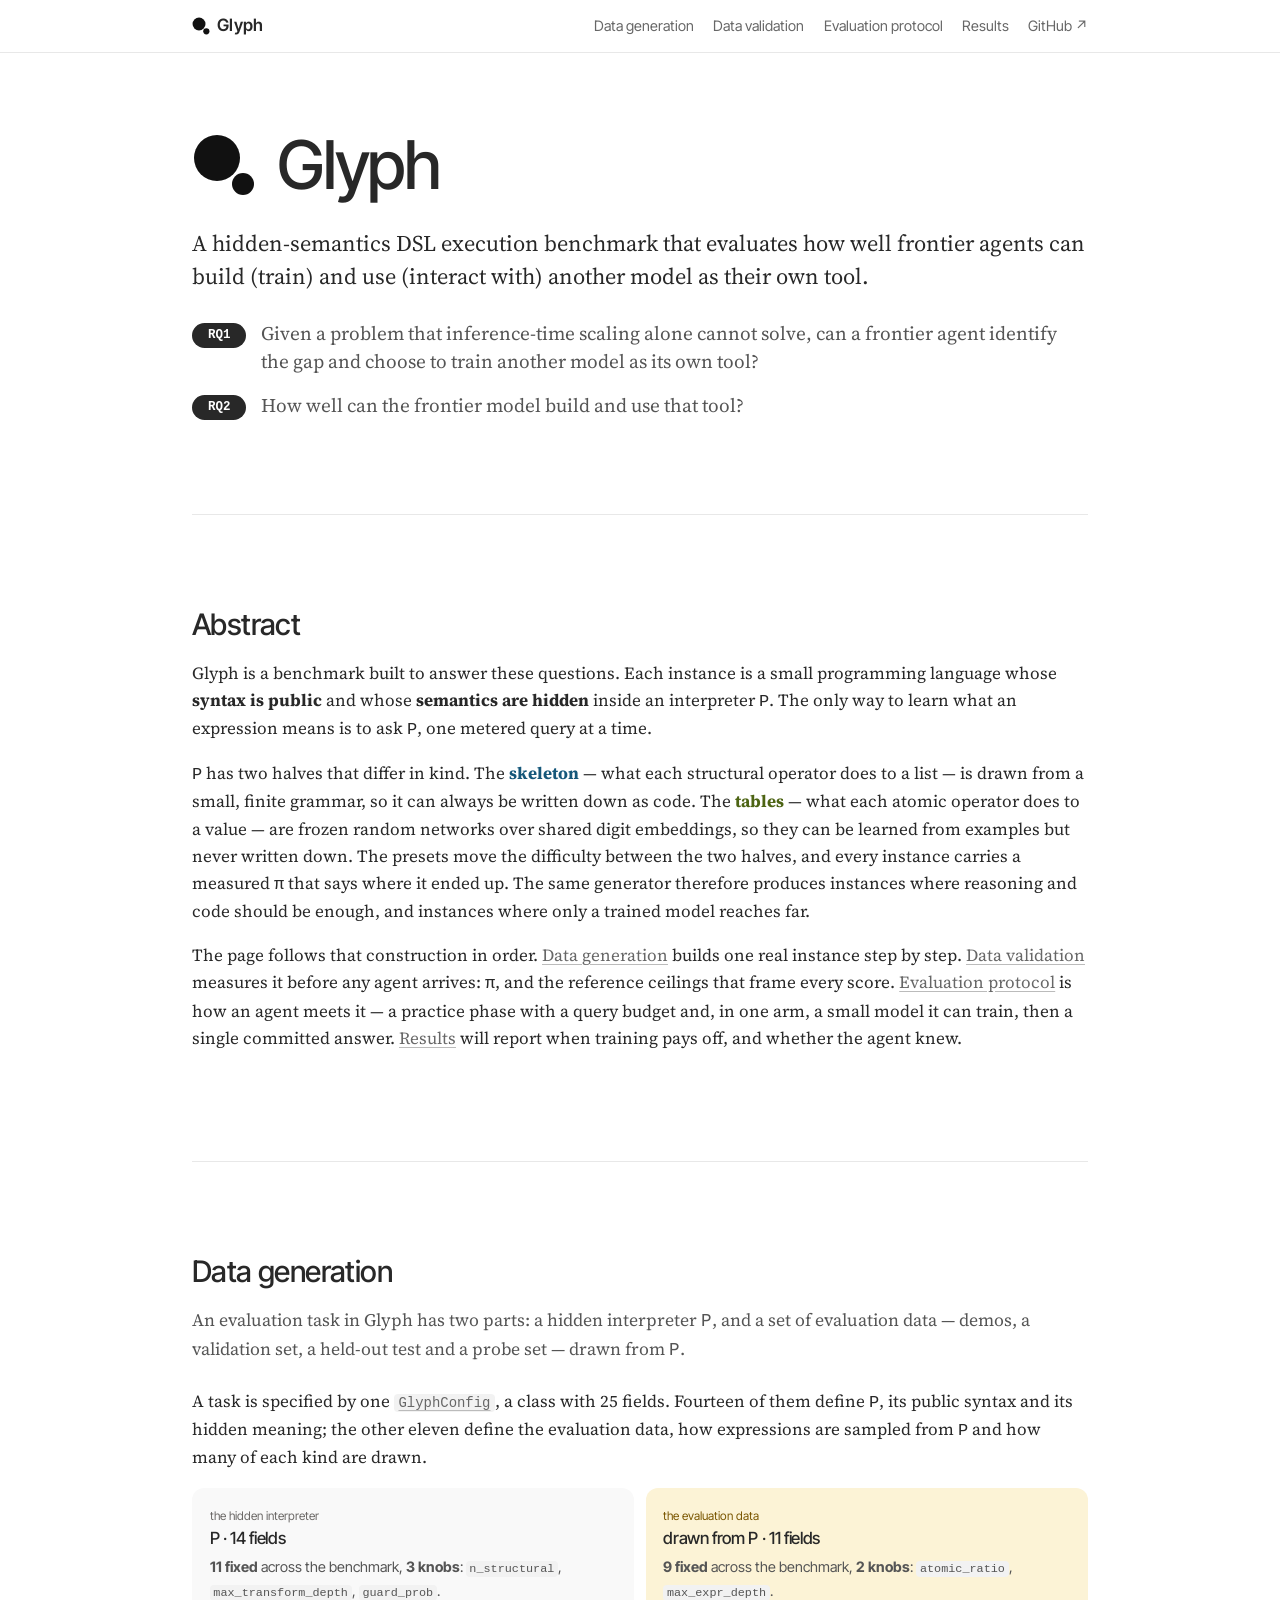
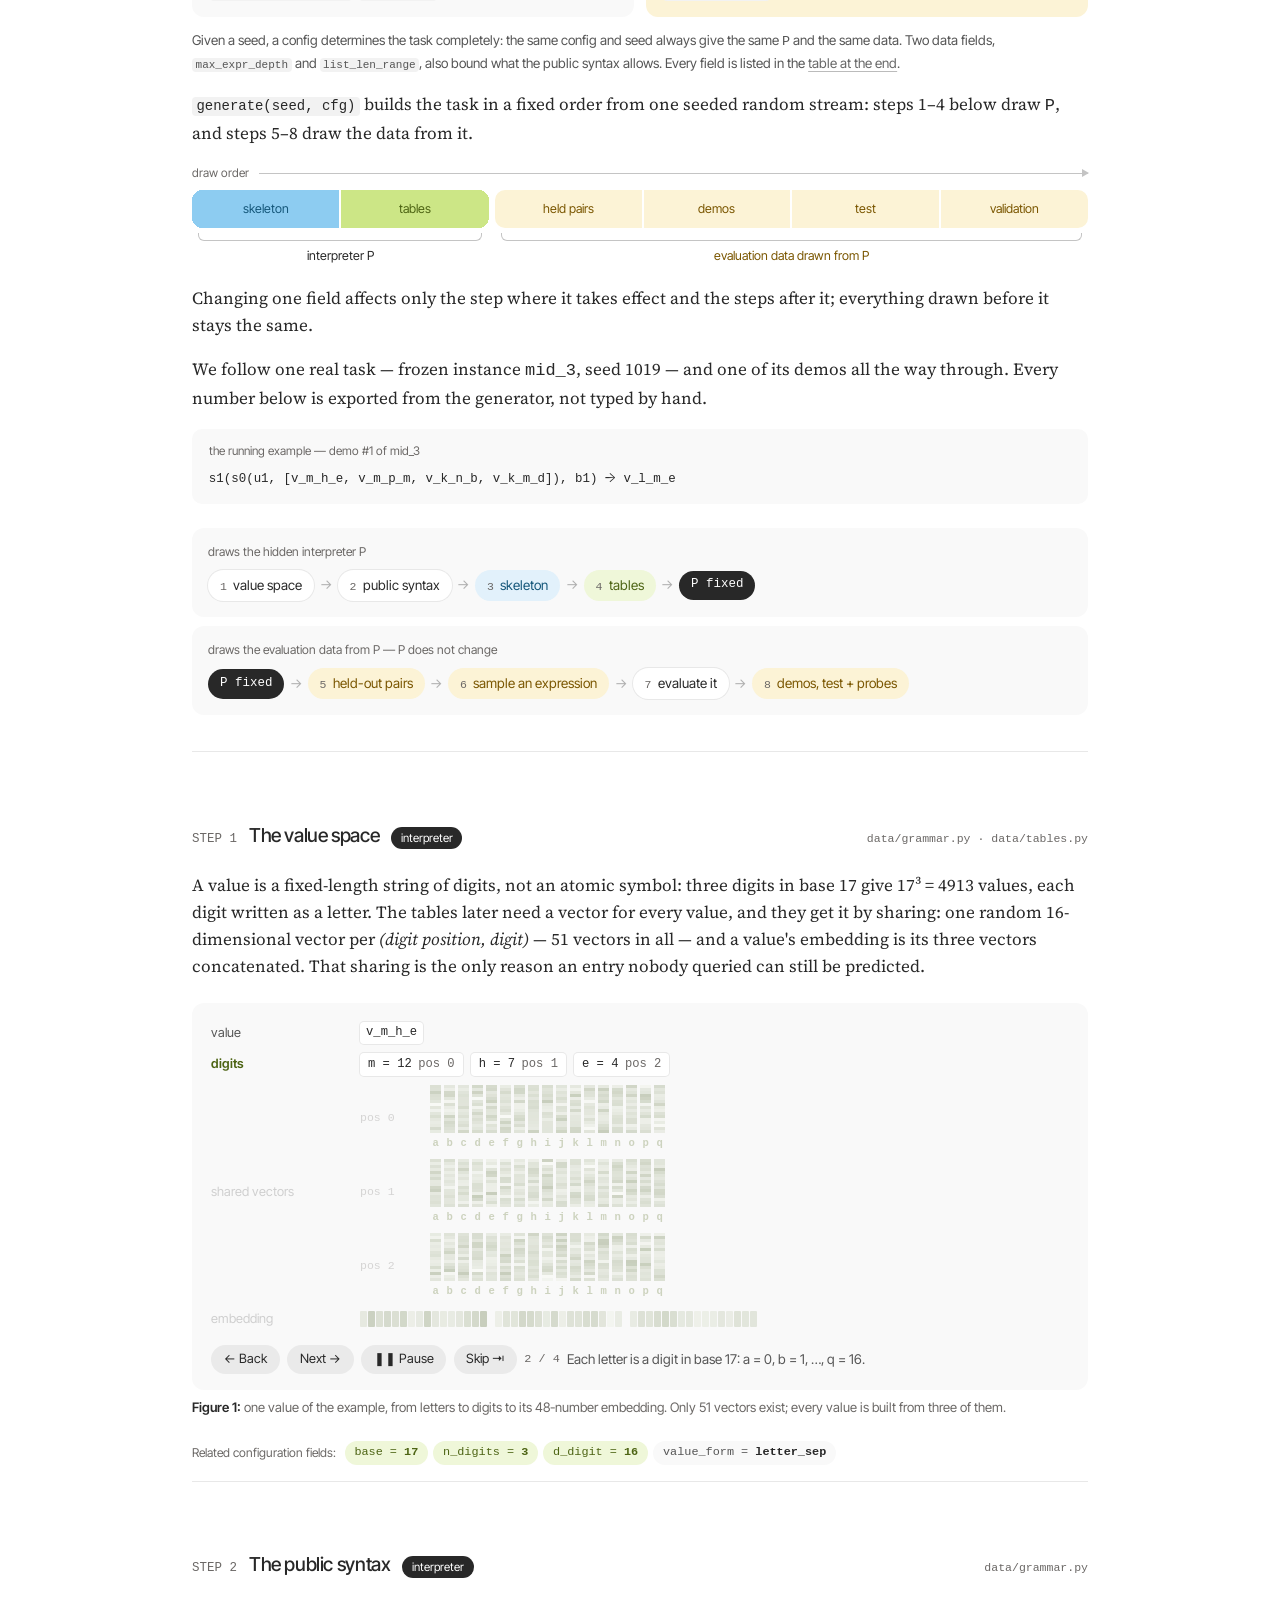
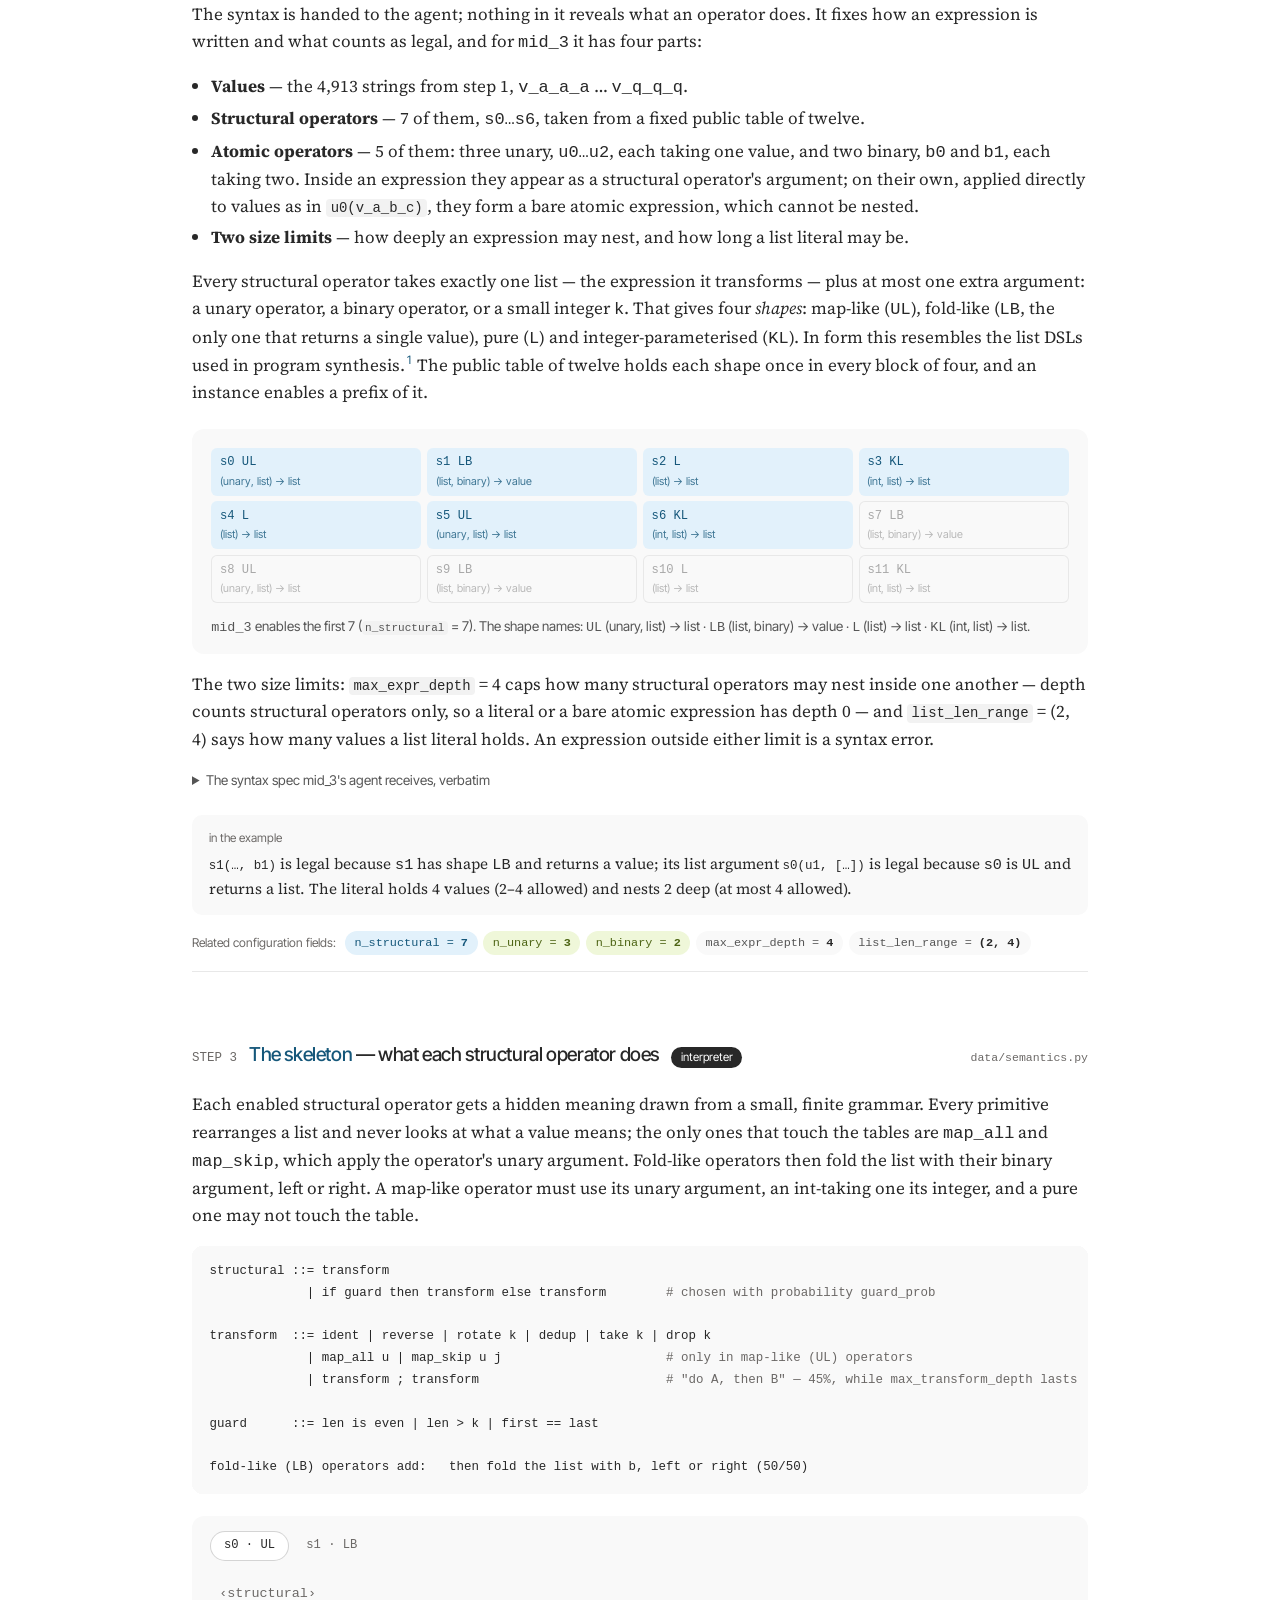
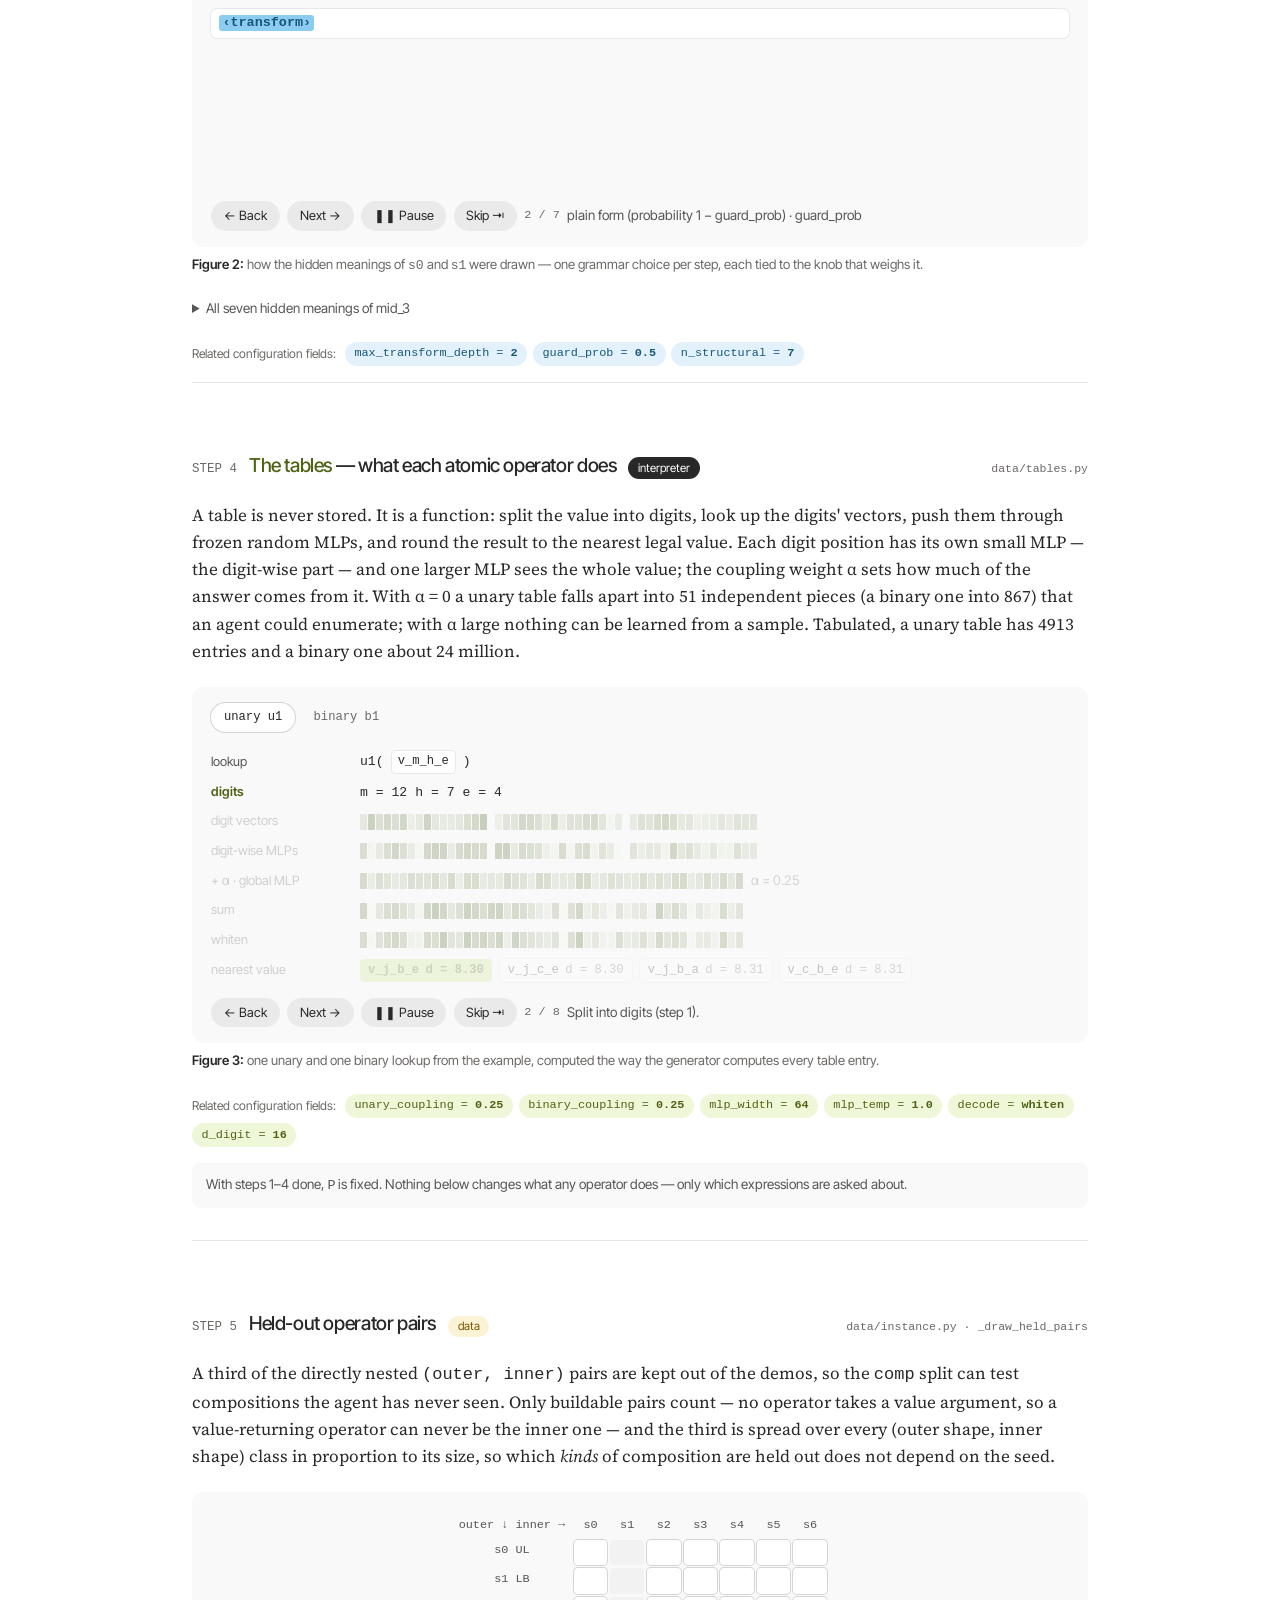
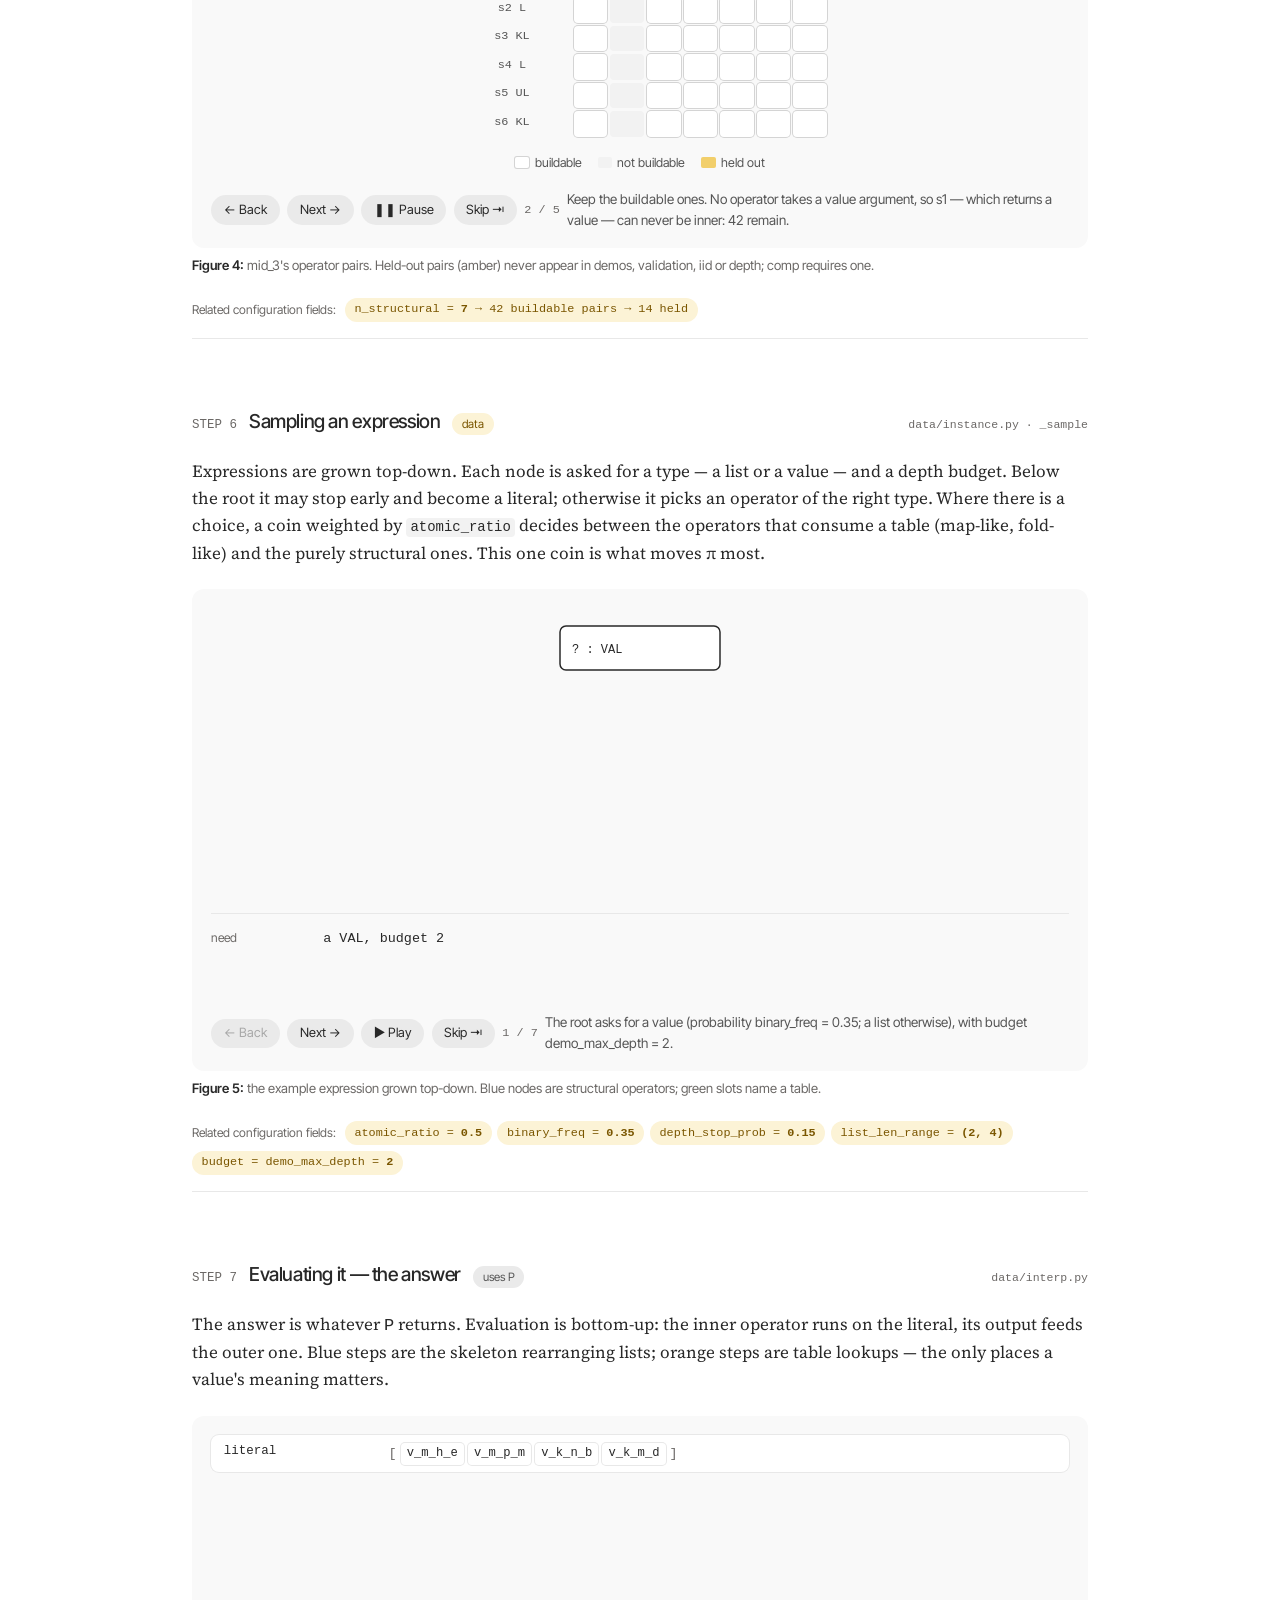
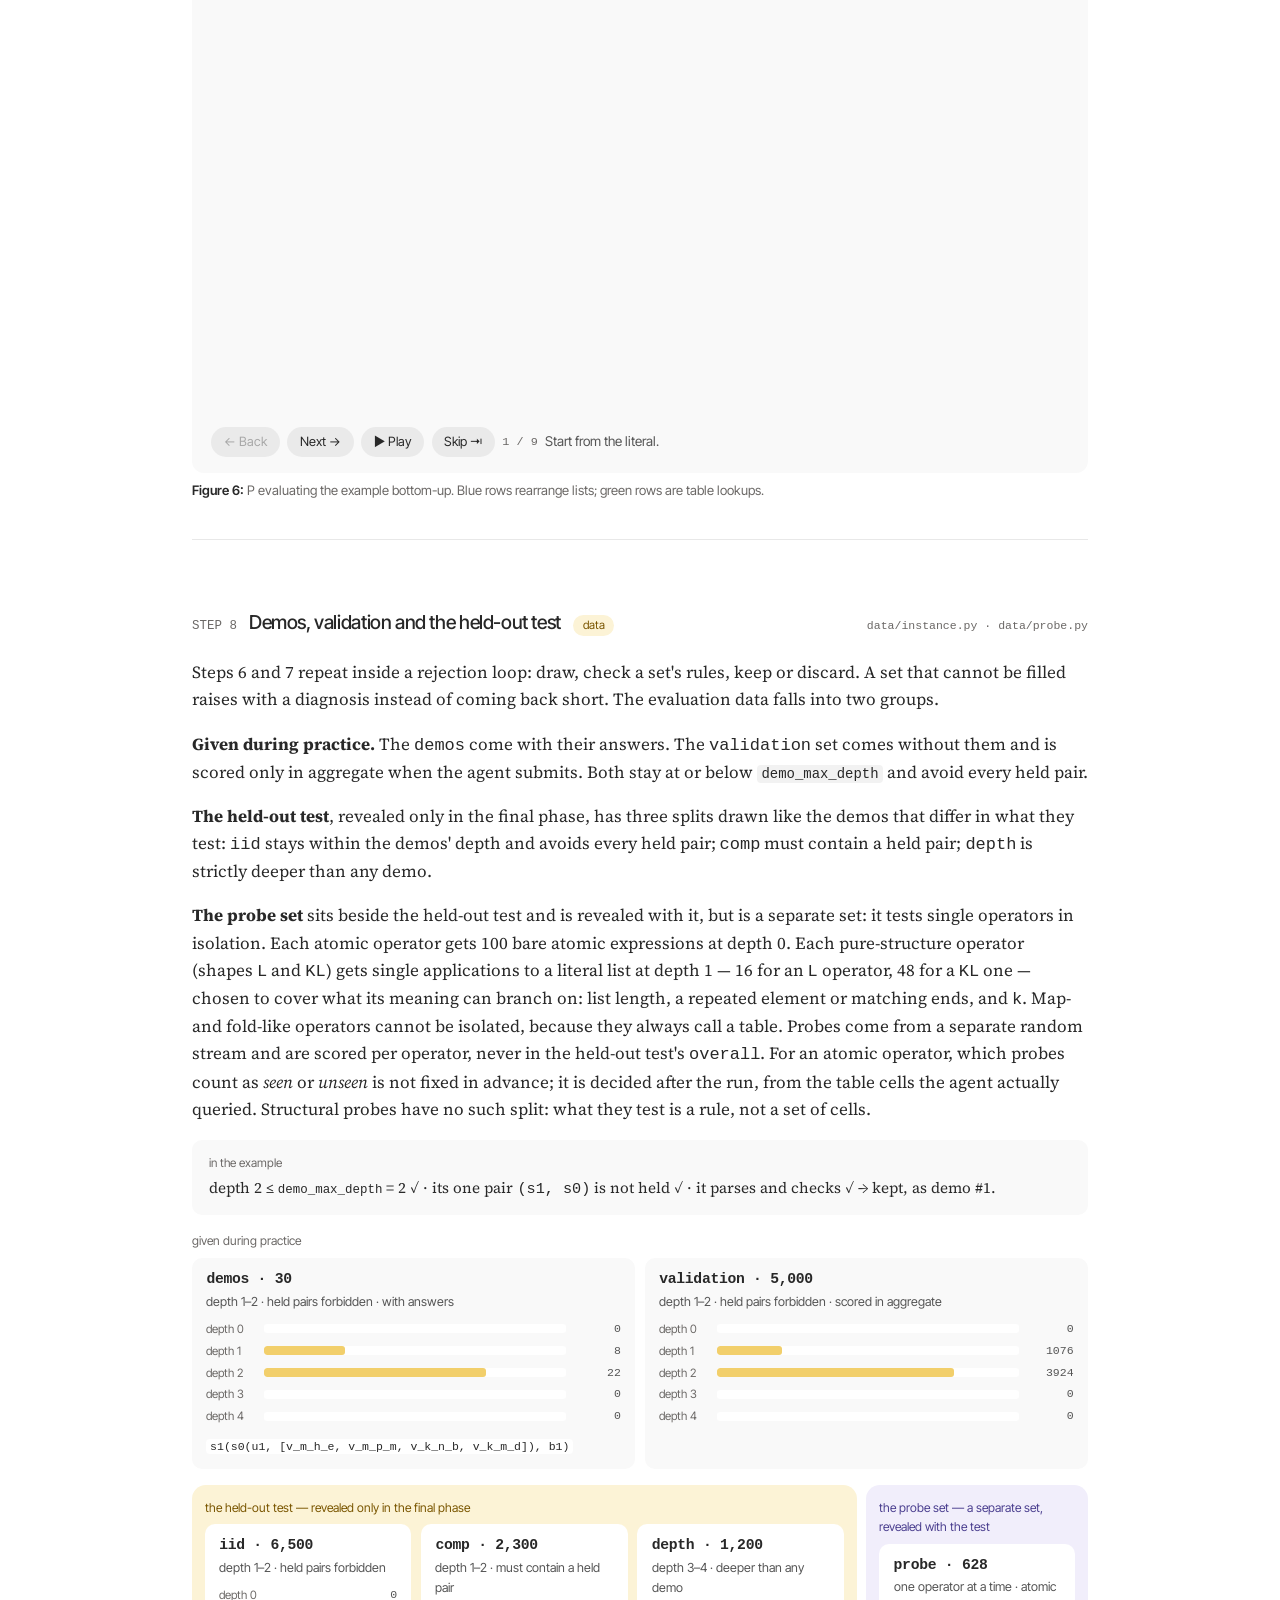
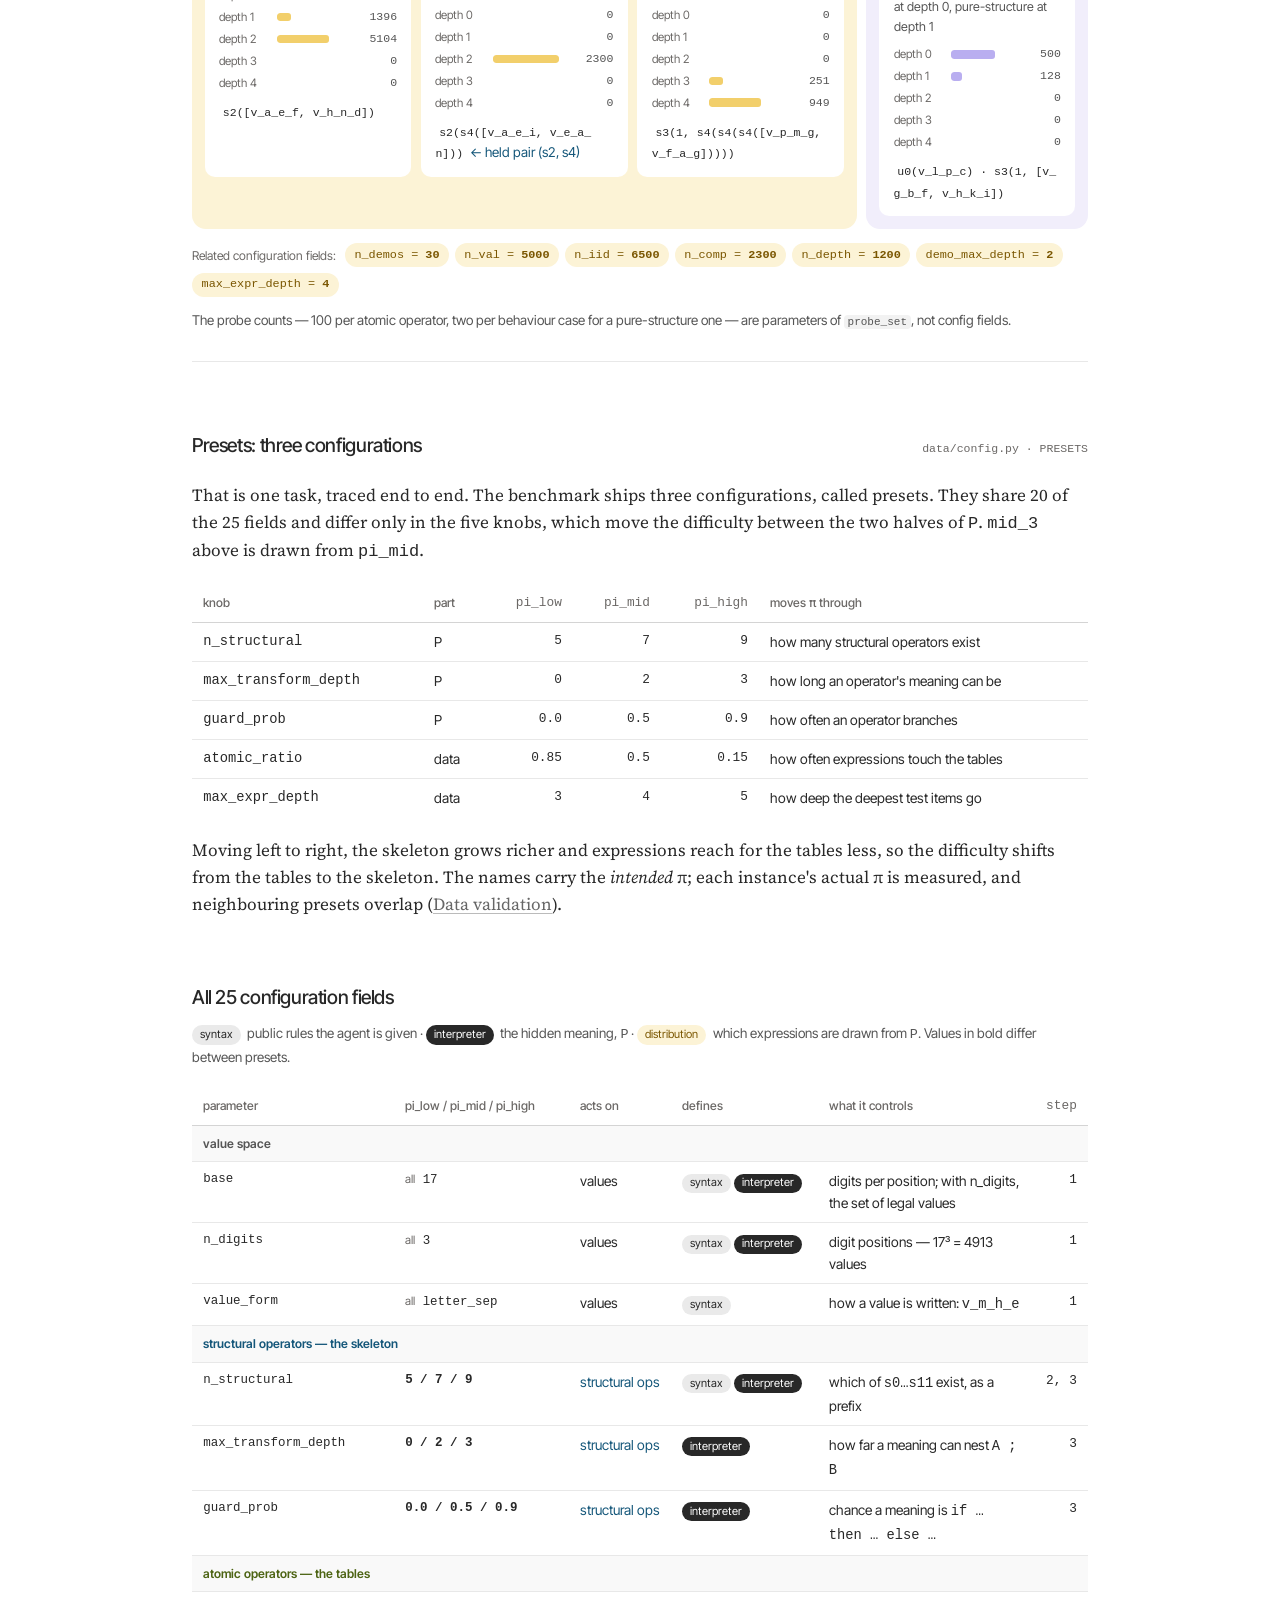
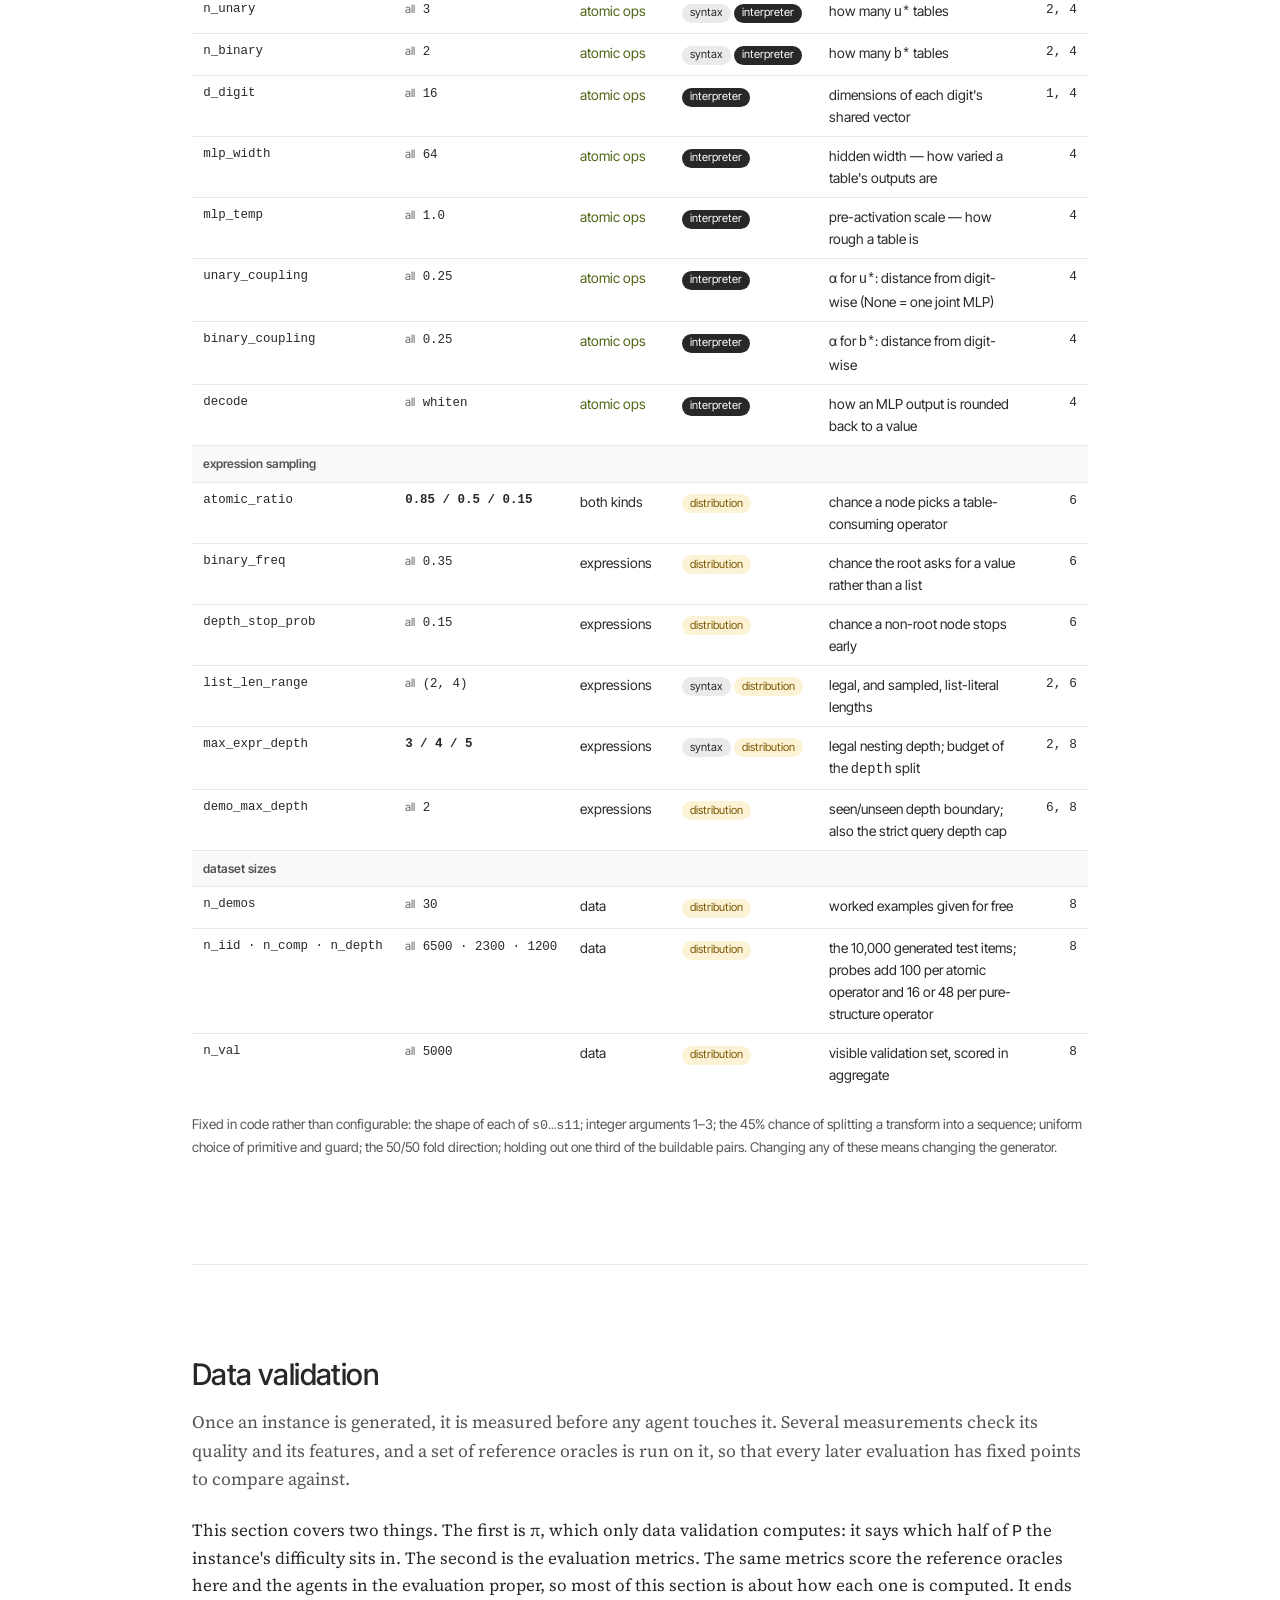
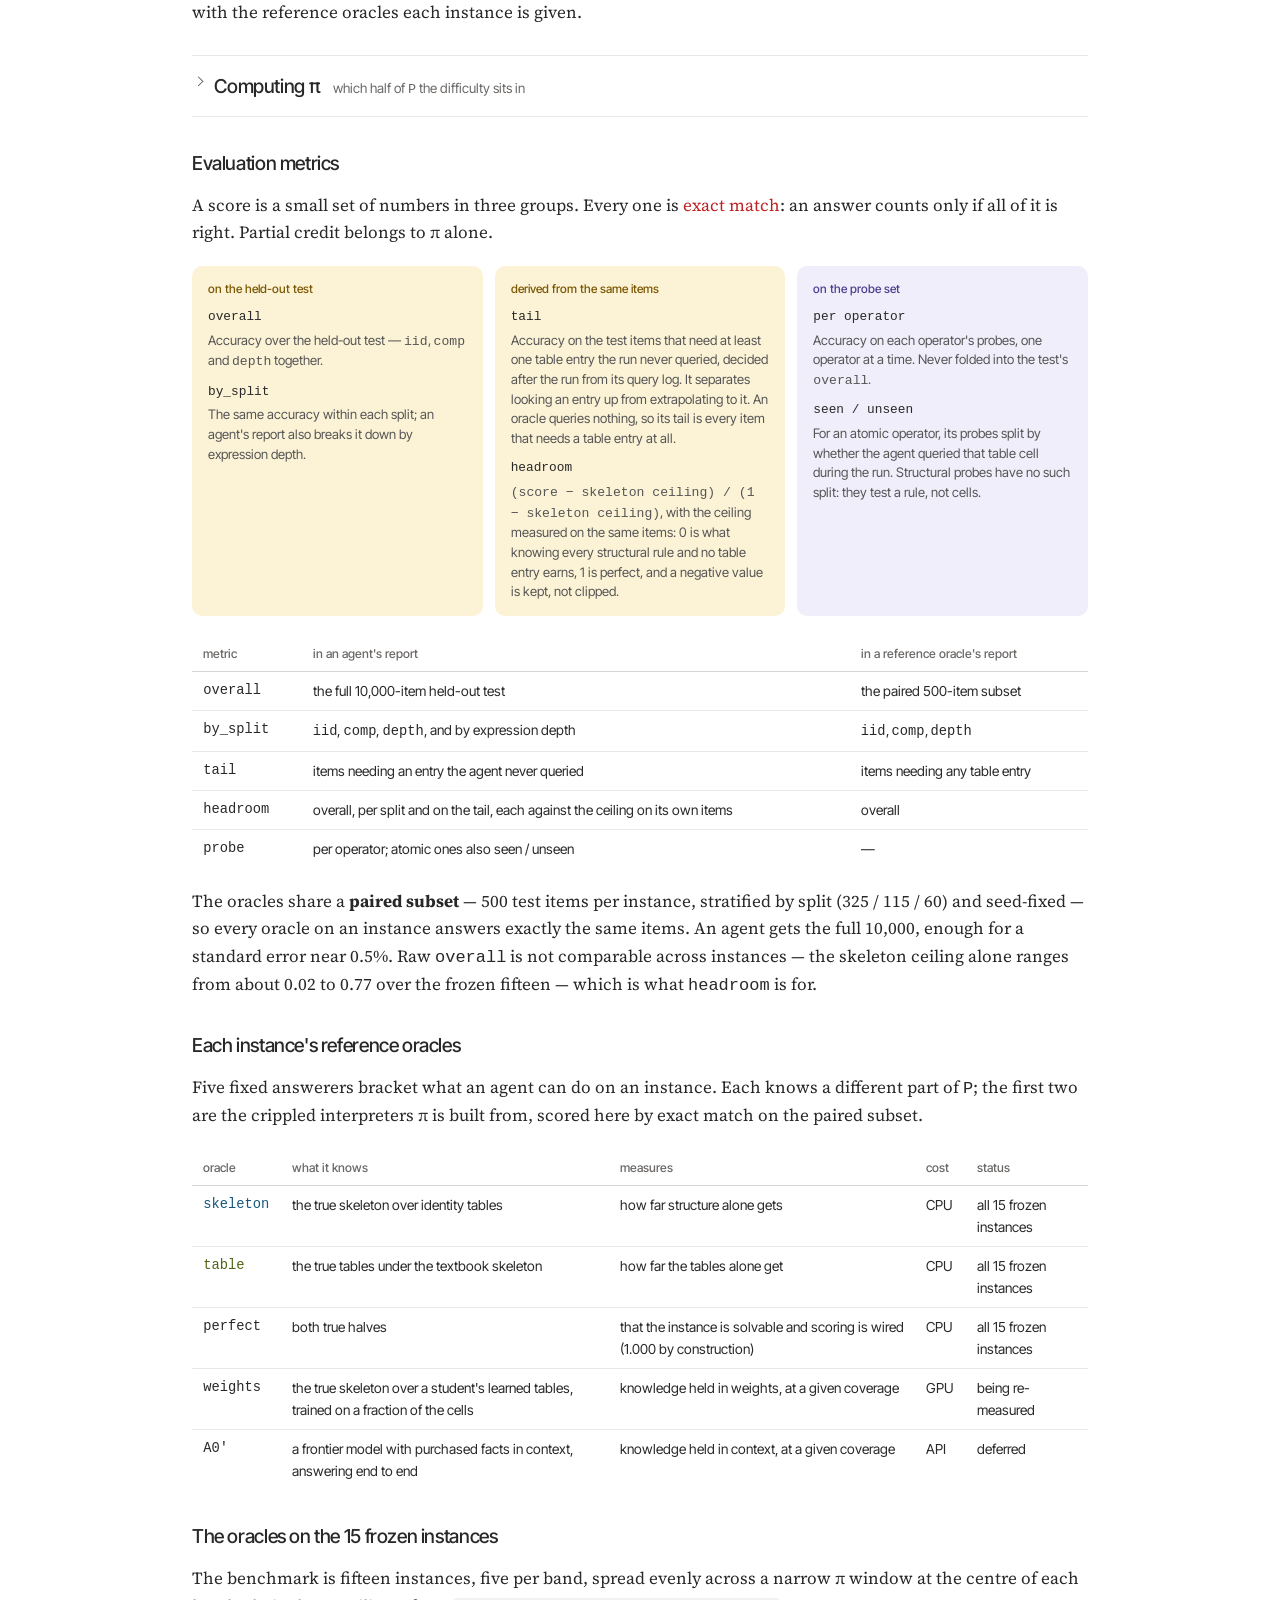
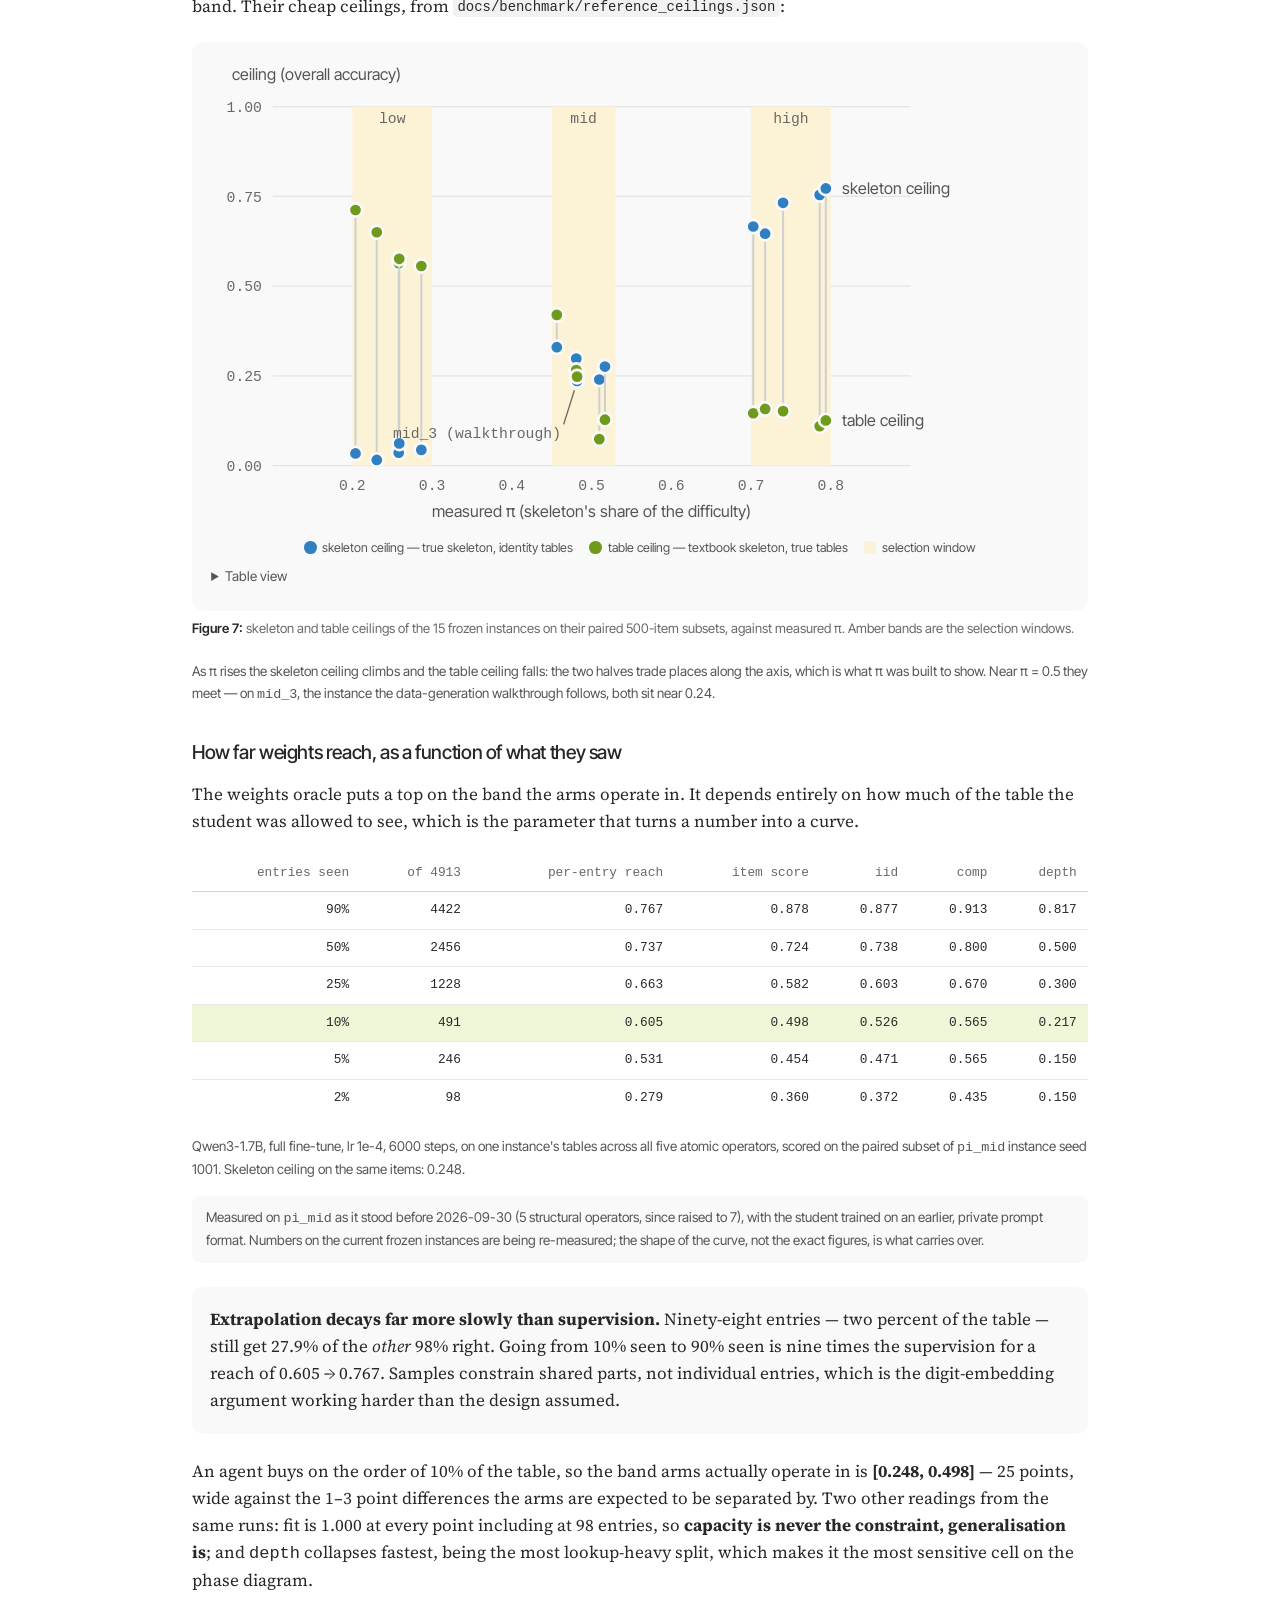
==== commit d11ea242: "site: rewrite Data validation lede, fold pi, mark graders in red The lede now says what validation d" ====
--- a/site/index.html
+++ b/site/index.html
@@ -22,7 +22,7 @@
 <link rel="preconnect" href="https://fonts.googleapis.com">
 <link rel="preconnect" href="https://fonts.gstatic.com" crossorigin>
 <link rel="stylesheet" href="https://fonts.googleapis.com/css2?family=Inter+Tight:wght@400;500;600&family=Source+Serif+4:ital,opsz,wght@0,8..60,400;0,8..60,600;1,8..60,400&display=swap">
-<link rel="stylesheet" href="assets/css/style.css?v=4d7db70c44">
+<link rel="stylesheet" href="assets/css/style.css?v=7c3c785248">
 </head>
 
 <body>
@@ -631,17 +631,26 @@
   <h2>Data validation</h2>
 
   <p class="section__lede">
-    An instance is measured before any agent touches it: a π that says where
-    its difficulty sits, and a battery of reference oracles that say how far
-    each kind of knowledge gets. Every score — an agent's or an oracle's — is
-    reported with the same metrics, so the two can be read against each other.
+    Once an instance is generated, it is measured before any agent touches it.
+    Several measurements check its quality and its features, and a set of
+    reference oracles is run on it, so that every later evaluation has fixed
+    points to compare against.
+  </p>
+  <p>
+    This section covers two things. The first is π, which only data validation
+    computes: it says which half of <span class="mono">P</span> the instance's
+    difficulty sits in. The second is the evaluation metrics. The same metrics
+    score the reference oracles here and the agents in the evaluation proper,
+    so most of this section is about how each one is computed. It ends with the
+    reference oracles each instance is given.
   </p>
 
   <!-- ---------------------------------------------------------------- pi -->
-  <h3 id="pi">Every instance has a π</h3>
-  <p>
-    π says which half of <span class="mono">P</span> an instance's difficulty
-    sits in. The interpreter is <span class="mono">P = skeleton ∘ tables</span>, exactly
+  <details class="fold" id="pi">
+  <summary><span class="fold__t">Computing π</span><span class="fold__hint">which half of <span class="mono">P</span> the difficulty sits in</span></summary>
+  <div class="fold__body">
+  <p>
+    The interpreter is <span class="mono">P = skeleton ∘ tables</span>, exactly
     two rule sets. Each crippled oracle is the real interpreter with one half
     swapped for a fixed baseline, which is what makes π measurable at all.
   </p>
@@ -658,8 +667,8 @@
       skeleton is textbook defaults rather than "do nothing" — if the structural
       operators did nothing, the atomic operators would never be invoked and the
       baseline would silently ablate the table as well. π is the one place a
-      lenient, per-digit grader is used; it keeps both losses from saturating
-      near 1. Every score below is exact match.
+      lenient grader is used: <span class="em-red">partial credit per
+      digit</span>, which keeps both losses from saturating near 1.
     </p>
     <p>
       π is measured over the whole held-out test — <span class="mono">iid</span>,
@@ -711,11 +720,15 @@
     monotonically.
   </p>
 
+  </div>
+  </details>
+
   <!-- ----------------------------------------------------------- metrics -->
-  <h3 id="metrics">The metrics</h3>
-  <p>
-    A score is a small set of numbers in three groups. All are exact match; the
-    lenient grader belongs to π alone.
+  <h3 id="metrics">Evaluation metrics</h3>
+  <p>
+    A score is a small set of numbers in three groups. Every one is
+    <span class="em-red">exact match</span>: an answer counts only if all of it
+    is right. Partial credit belongs to π alone.
   </p>
 
   <div class="metric-groups">
@@ -1081,6 +1094,6 @@
 
 <script src="assets/js/example-data.js?v=f020657a0f"></script>
 <script src="assets/js/main.js?v=ea7fc422a4"></script>
-<script src="assets/js/pipeline.js?v=ee9d447b60"></script>
+<script src="assets/js/pipeline.js?v=4df54c97e4"></script>
 </body>
 </html>
--- a/site/assets/css/style.css
+++ b/site/assets/css/style.css
@@ -476,3 +476,14 @@
 .metric-group dt:first-child { margin-top: 0; }
 .metric-group dd { margin: .2rem 0 0; font-size: .82rem; line-height: 1.5; color: var(--fg-muted); }
 @media (max-width: 760px) { .metric-groups { grid-template-columns: 1fr; } }
+
+/* collapsible block (Data validation: pi) */
+.em-red { color: var(--bad); }
+.fold { border-top: 1px solid var(--rule); border-bottom: 1px solid var(--rule); margin: 1.8rem 0; }
+.fold > summary { list-style: none; display: flex; flex-wrap: wrap; align-items: baseline; gap: .3rem .8rem; margin: 0; padding: .9rem 0 .9rem 1.4rem; position: relative; cursor: pointer; color: var(--fg); font-size: 1.2rem; font-weight: 500; letter-spacing: -.02em; }
+.fold > summary::-webkit-details-marker { display: none; }
+.fold > summary::before { content: ""; position: absolute; left: .2rem; top: 1.38rem; width: .42rem; height: .42rem; border-right: 1.5px solid var(--fg-faint); border-bottom: 1.5px solid var(--fg-faint); transform: rotate(-45deg); transition: transform .2s; }
+.fold[open] > summary::before { transform: rotate(45deg); top: 1.25rem; }
+.fold__hint { font-size: .84rem; font-weight: 400; letter-spacing: 0; color: var(--fg-faint); }
+.fold__body { padding: 0 0 1rem; }
+.fold__body > p:first-child { margin-top: 0; }
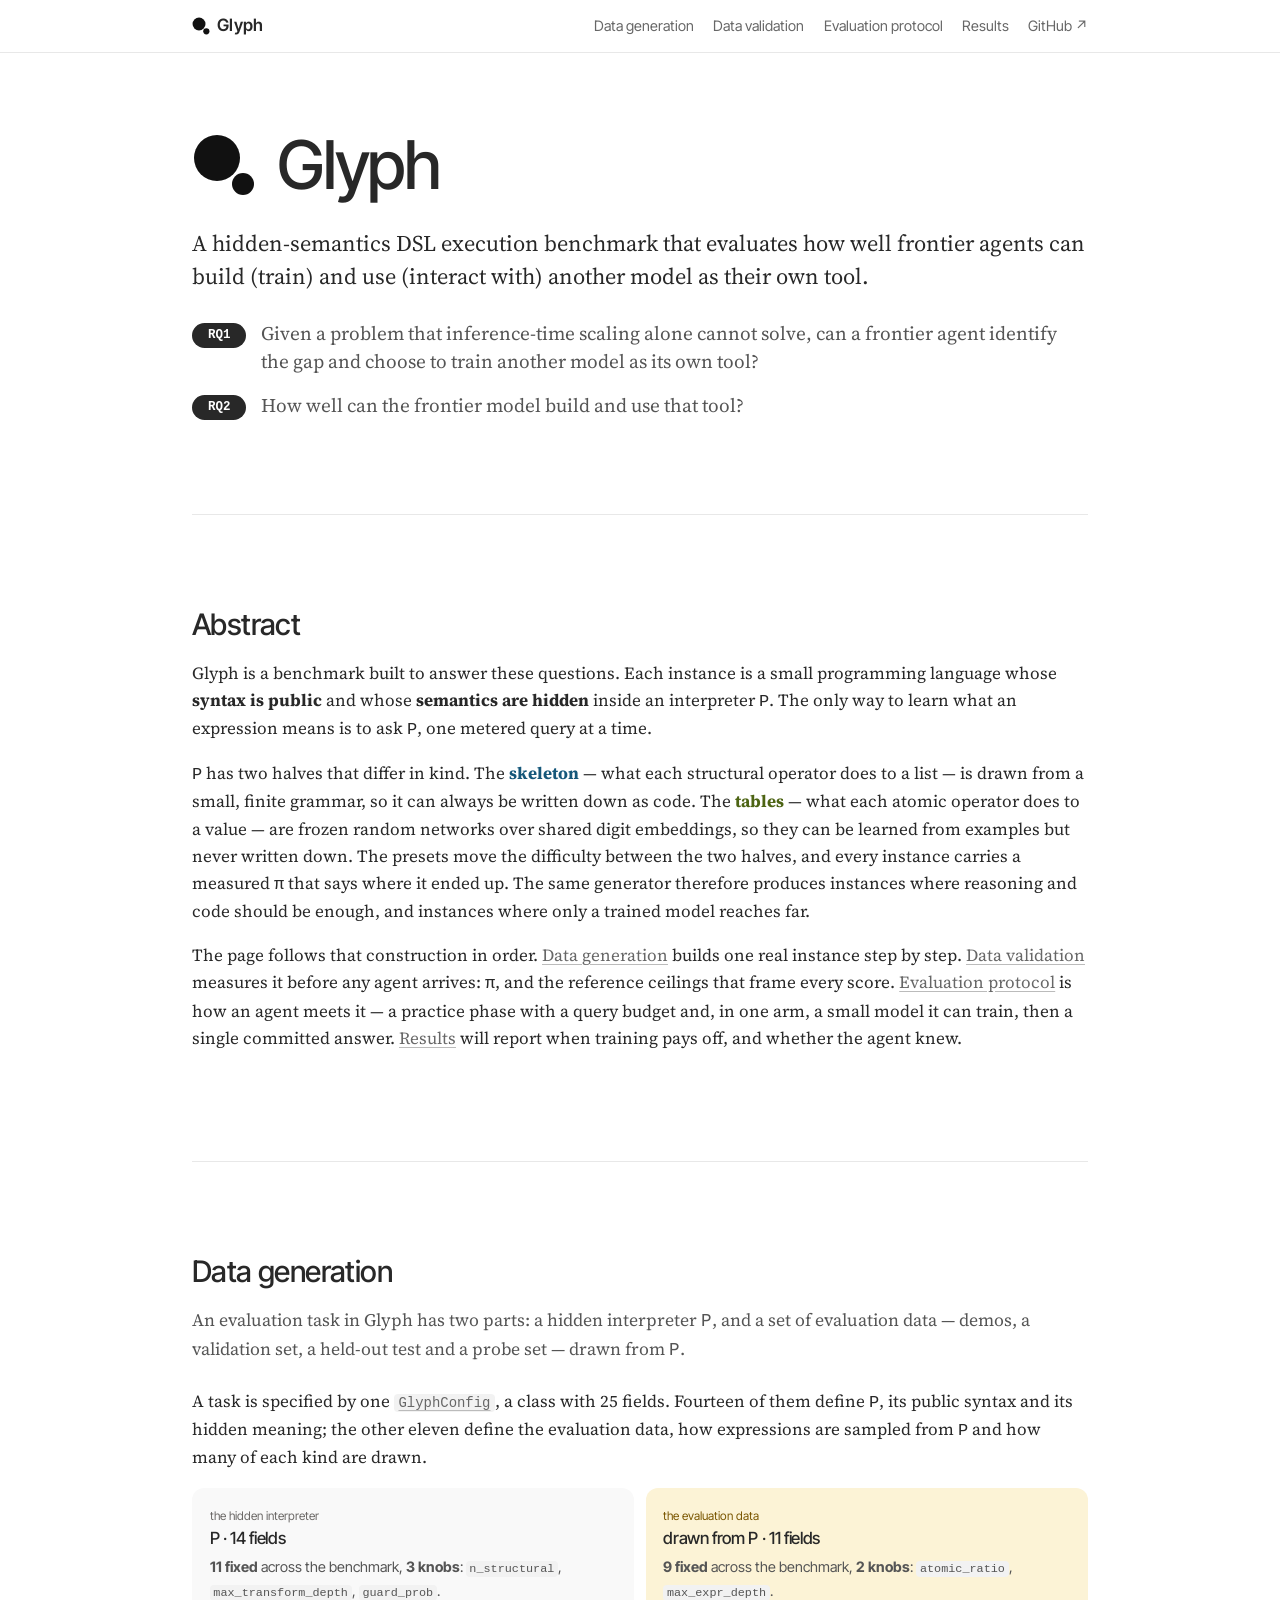
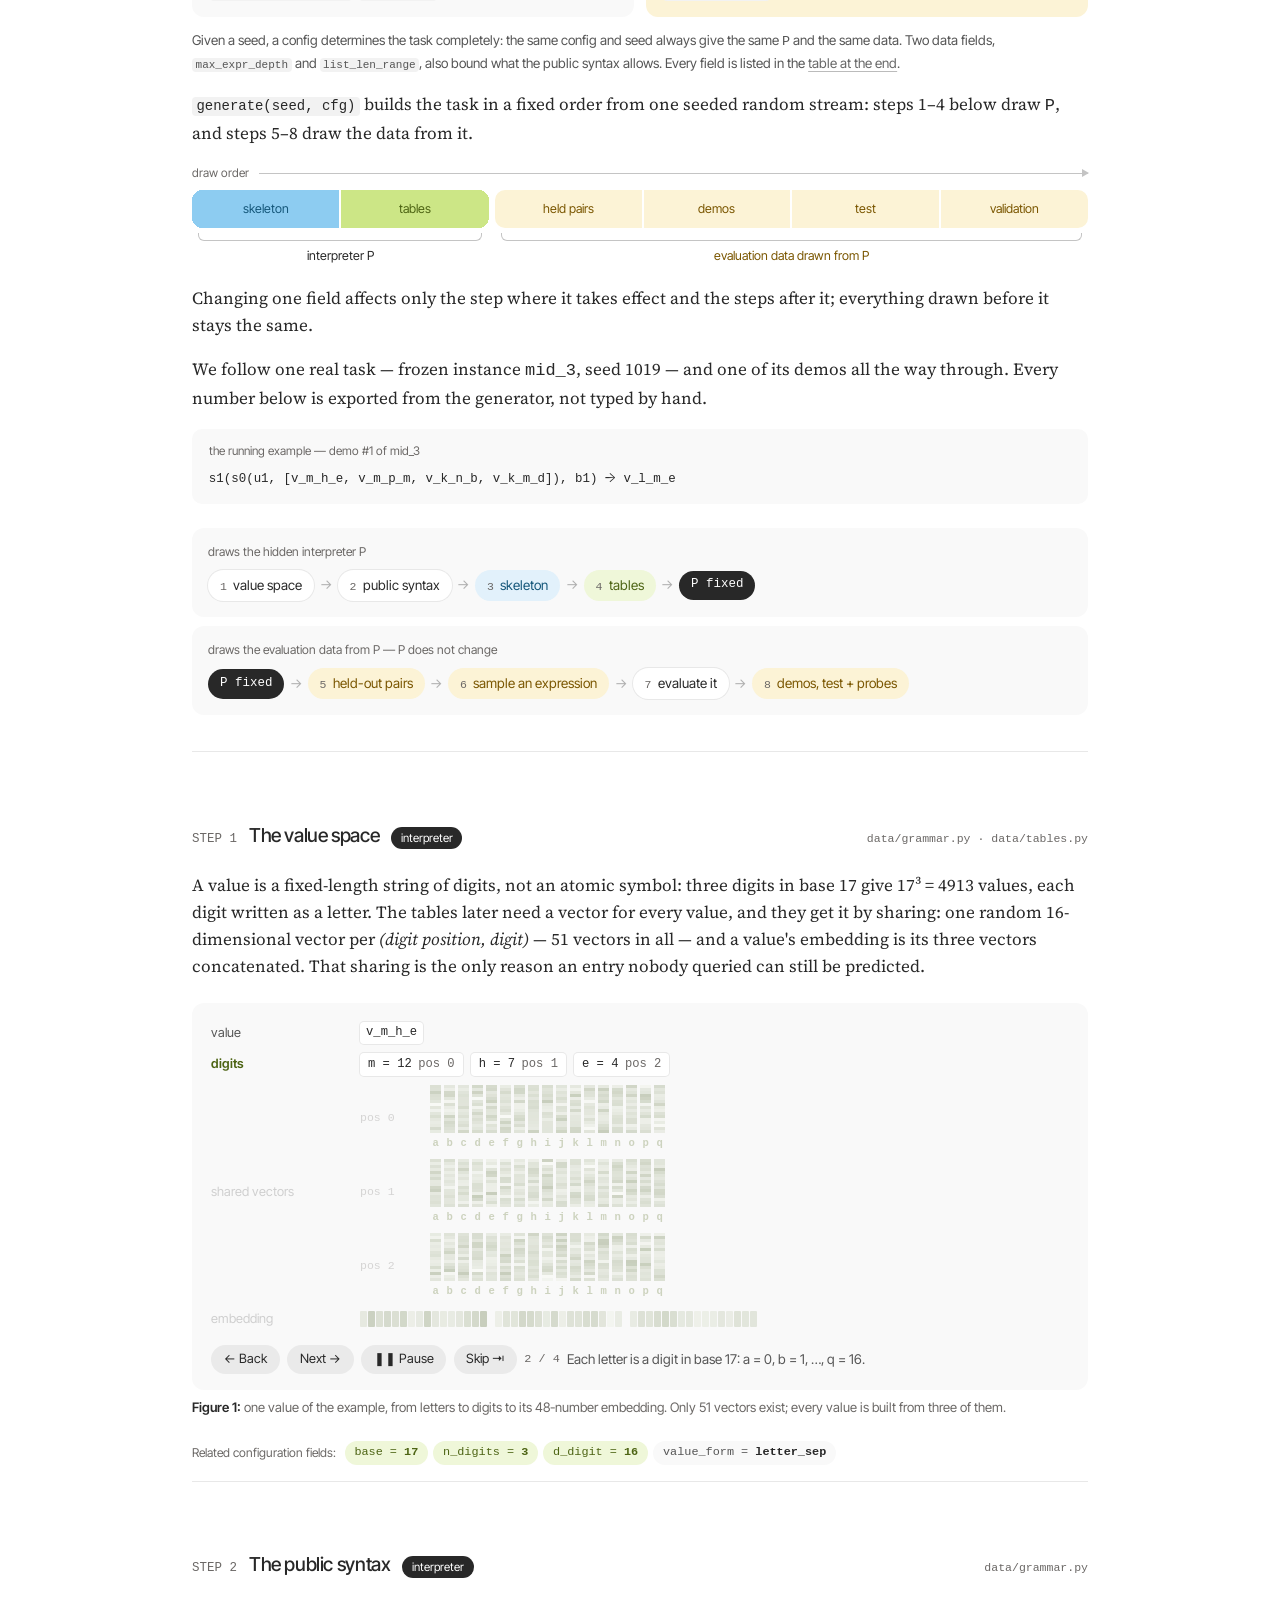
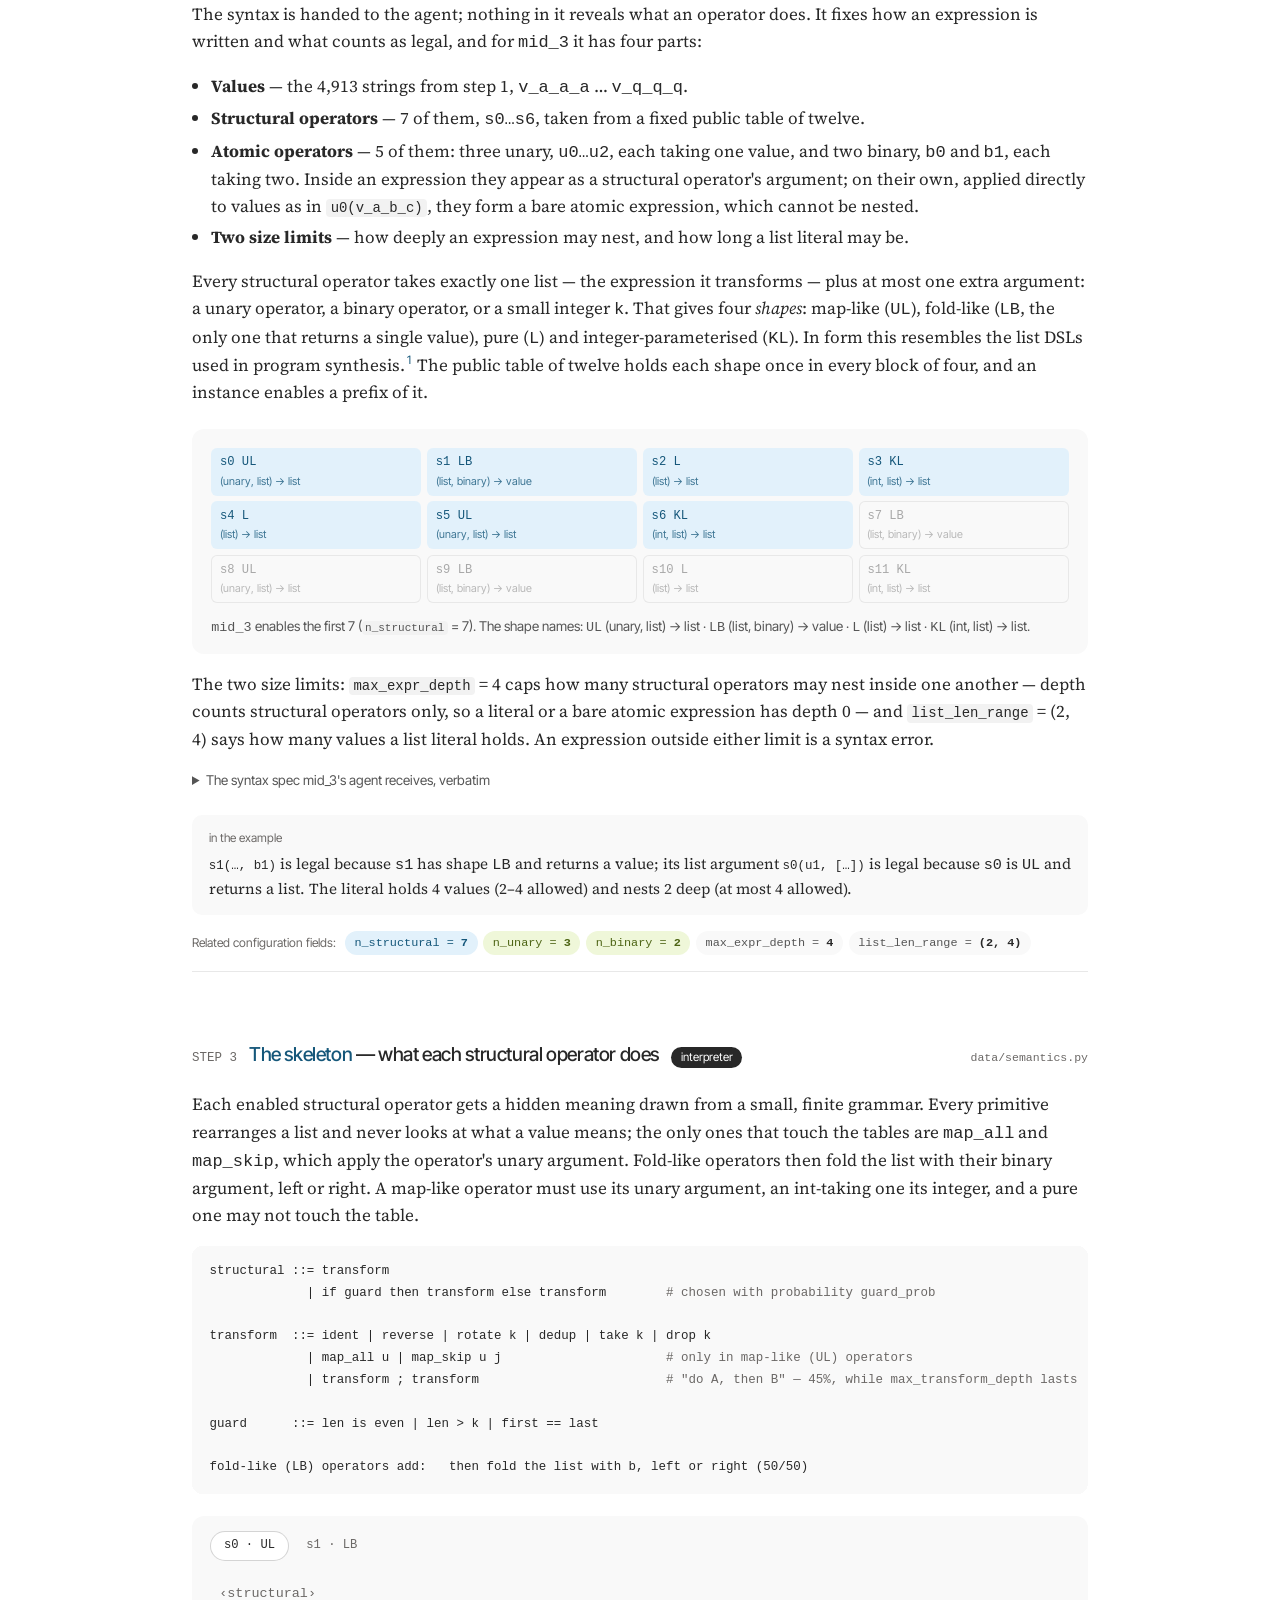
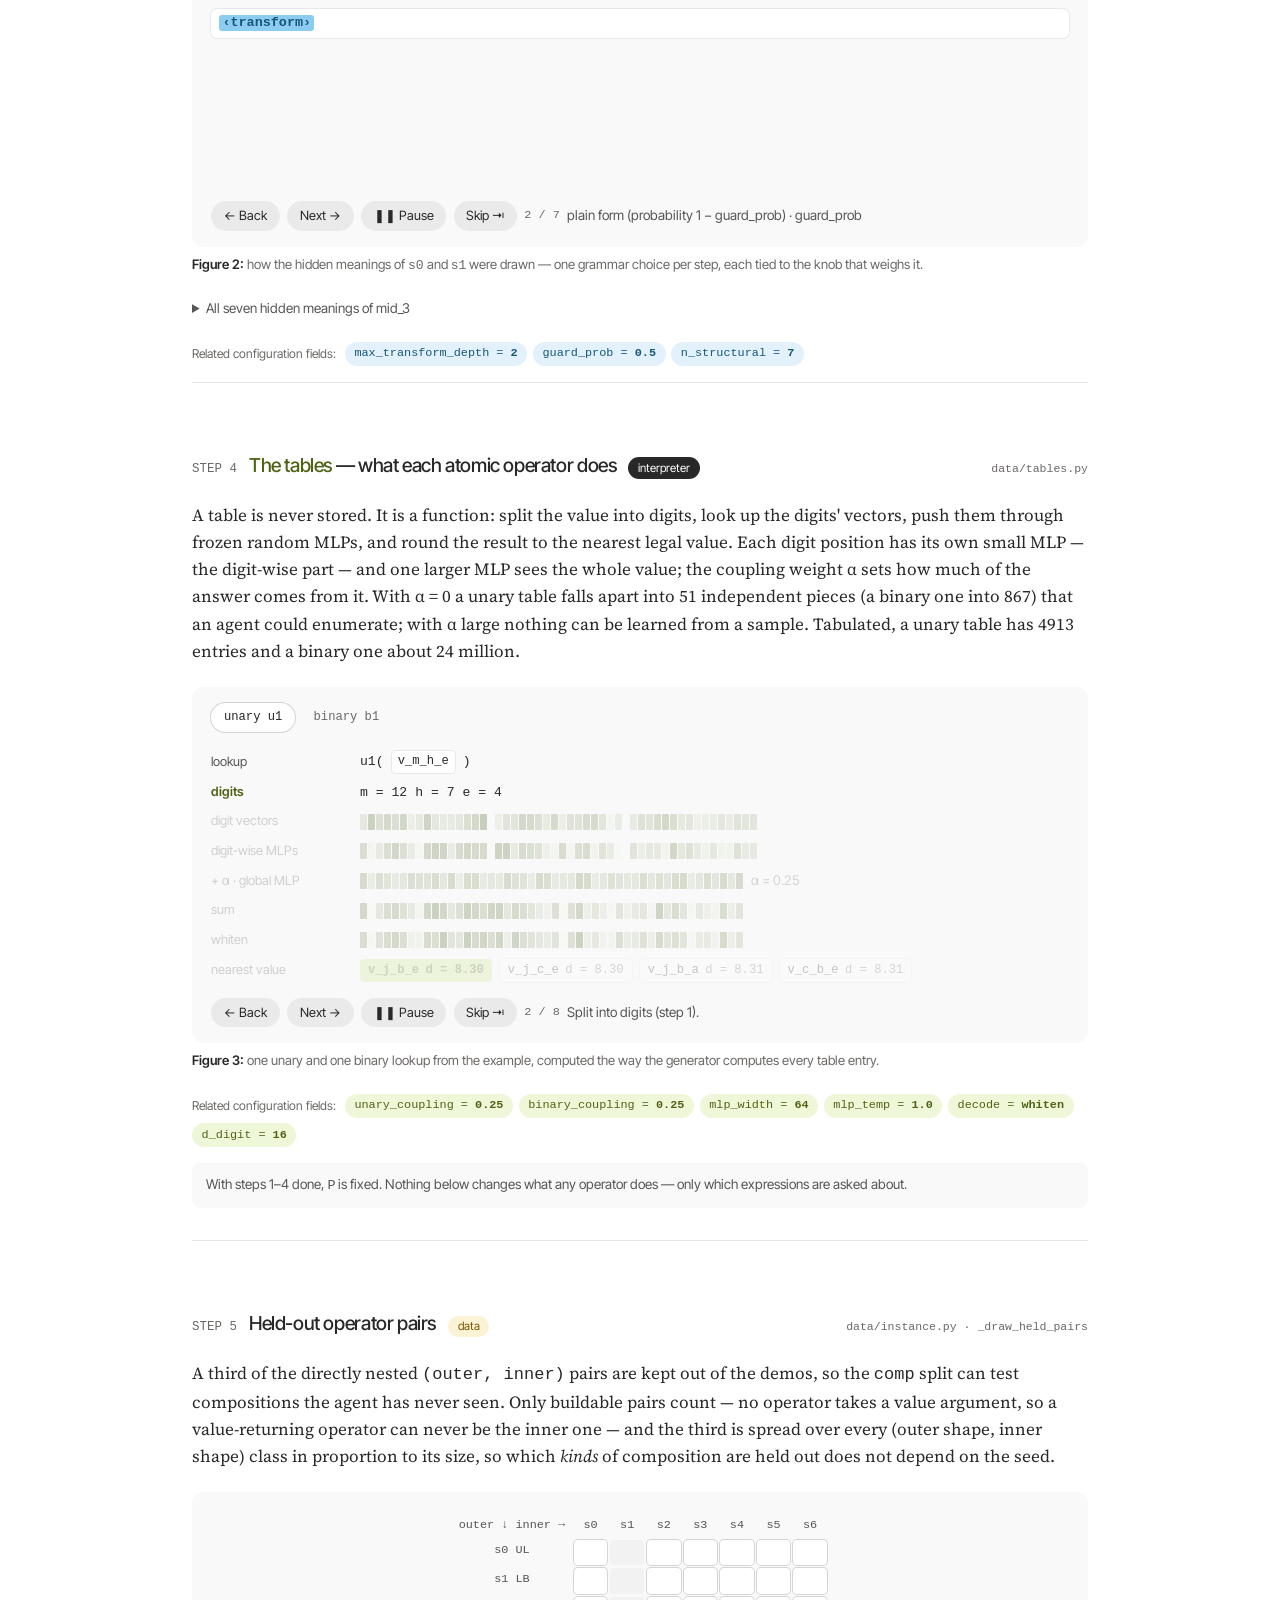
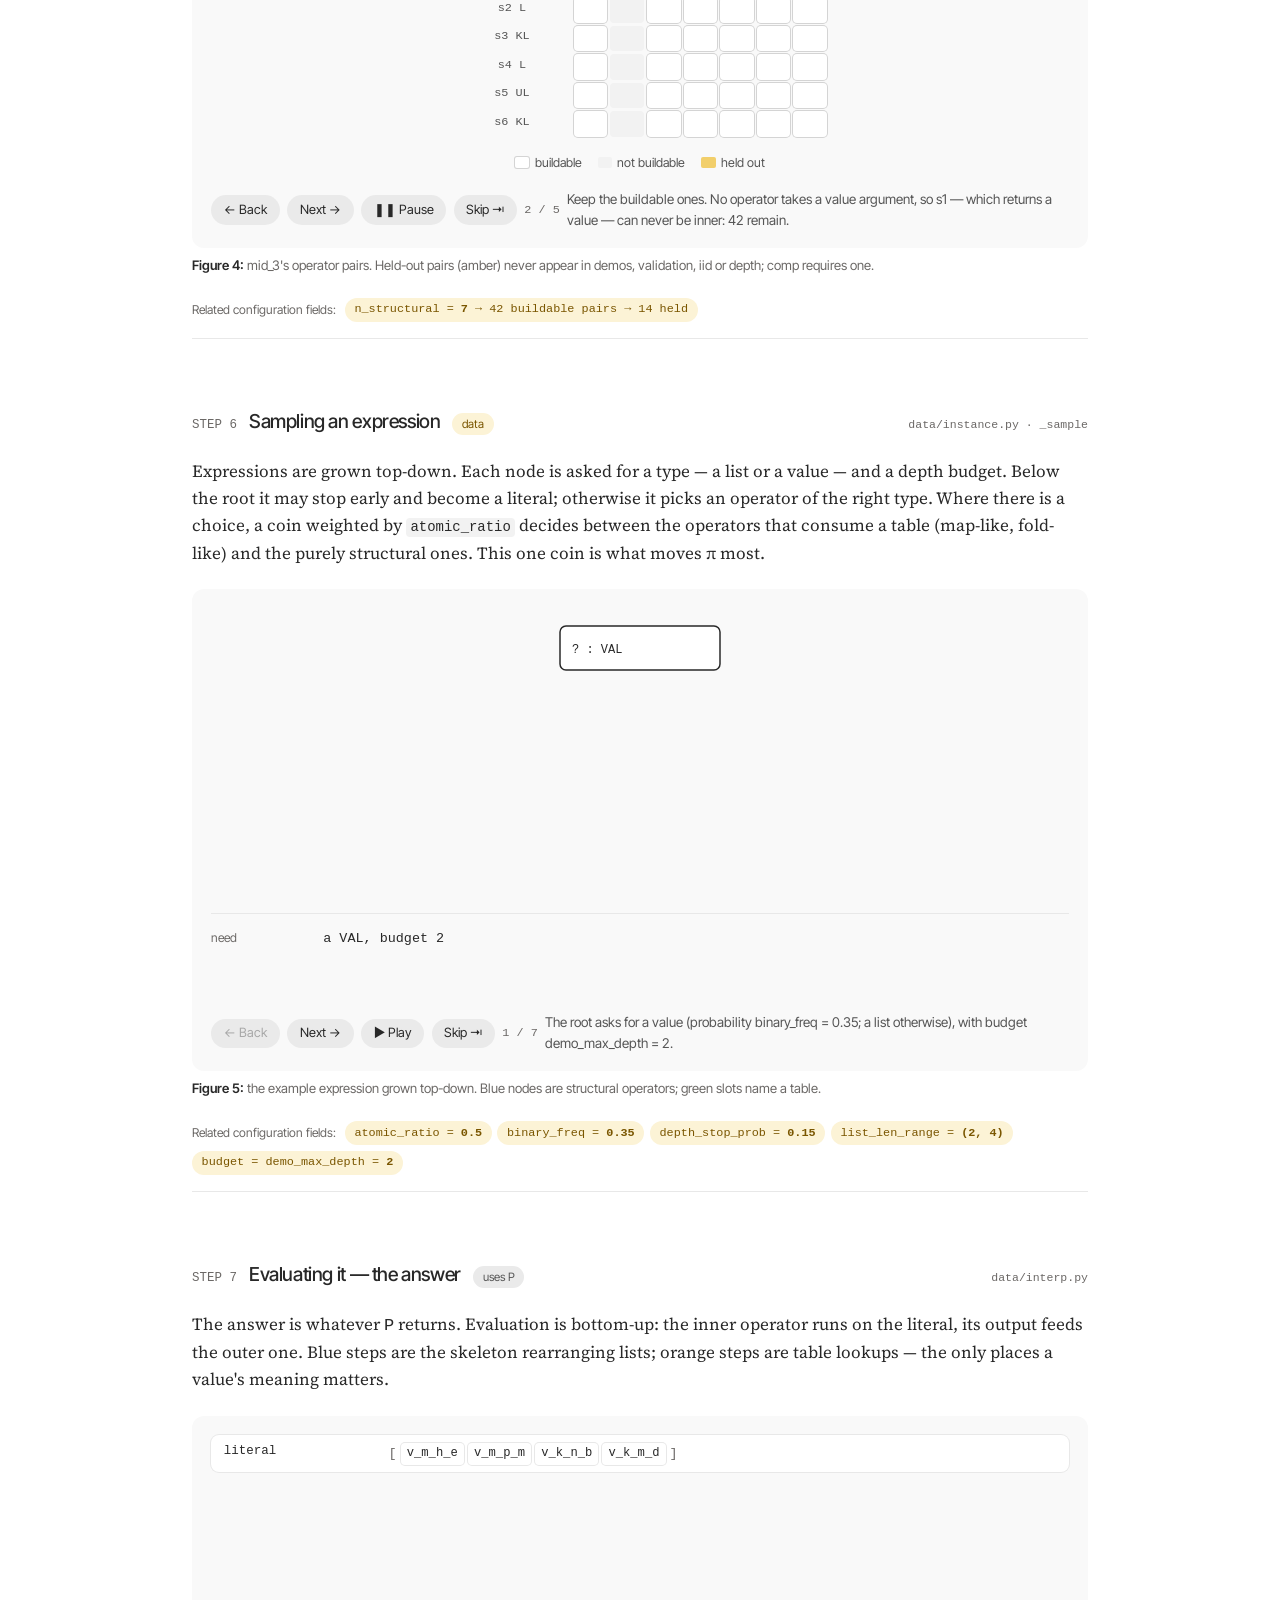
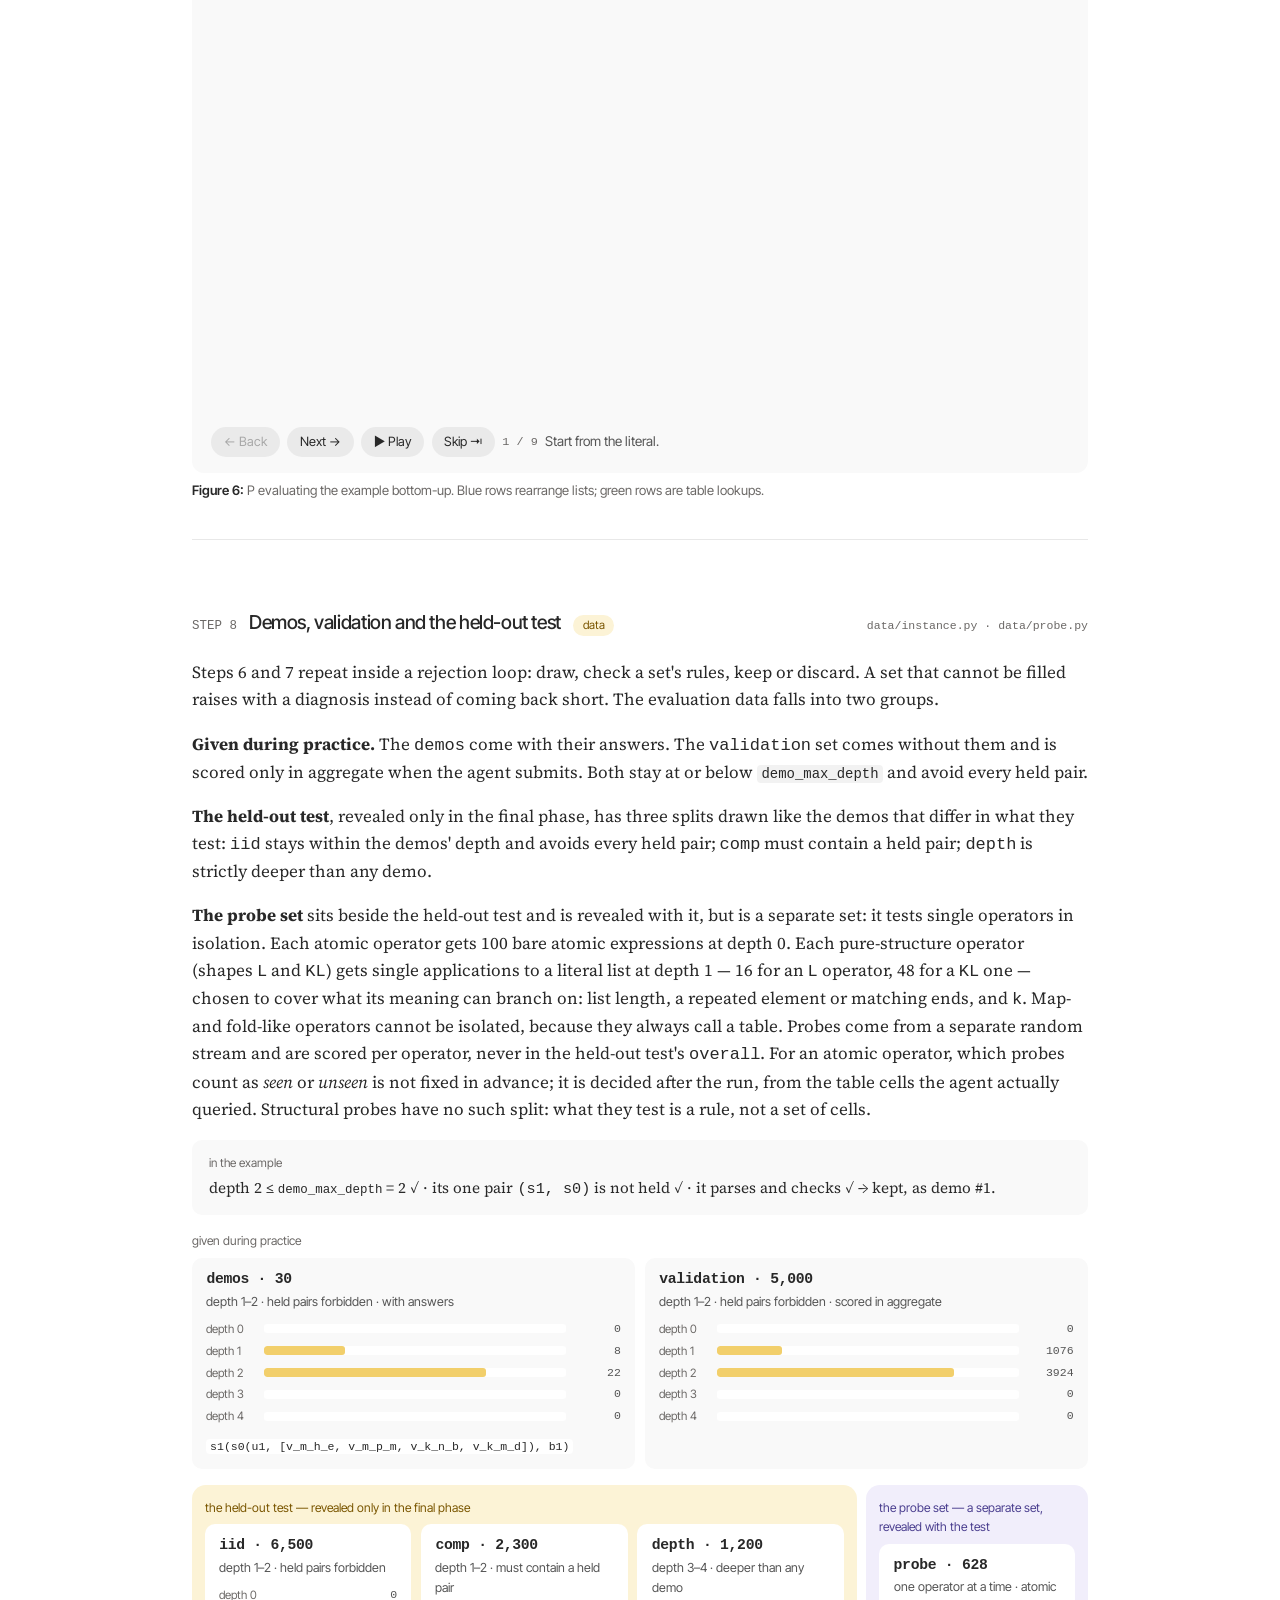
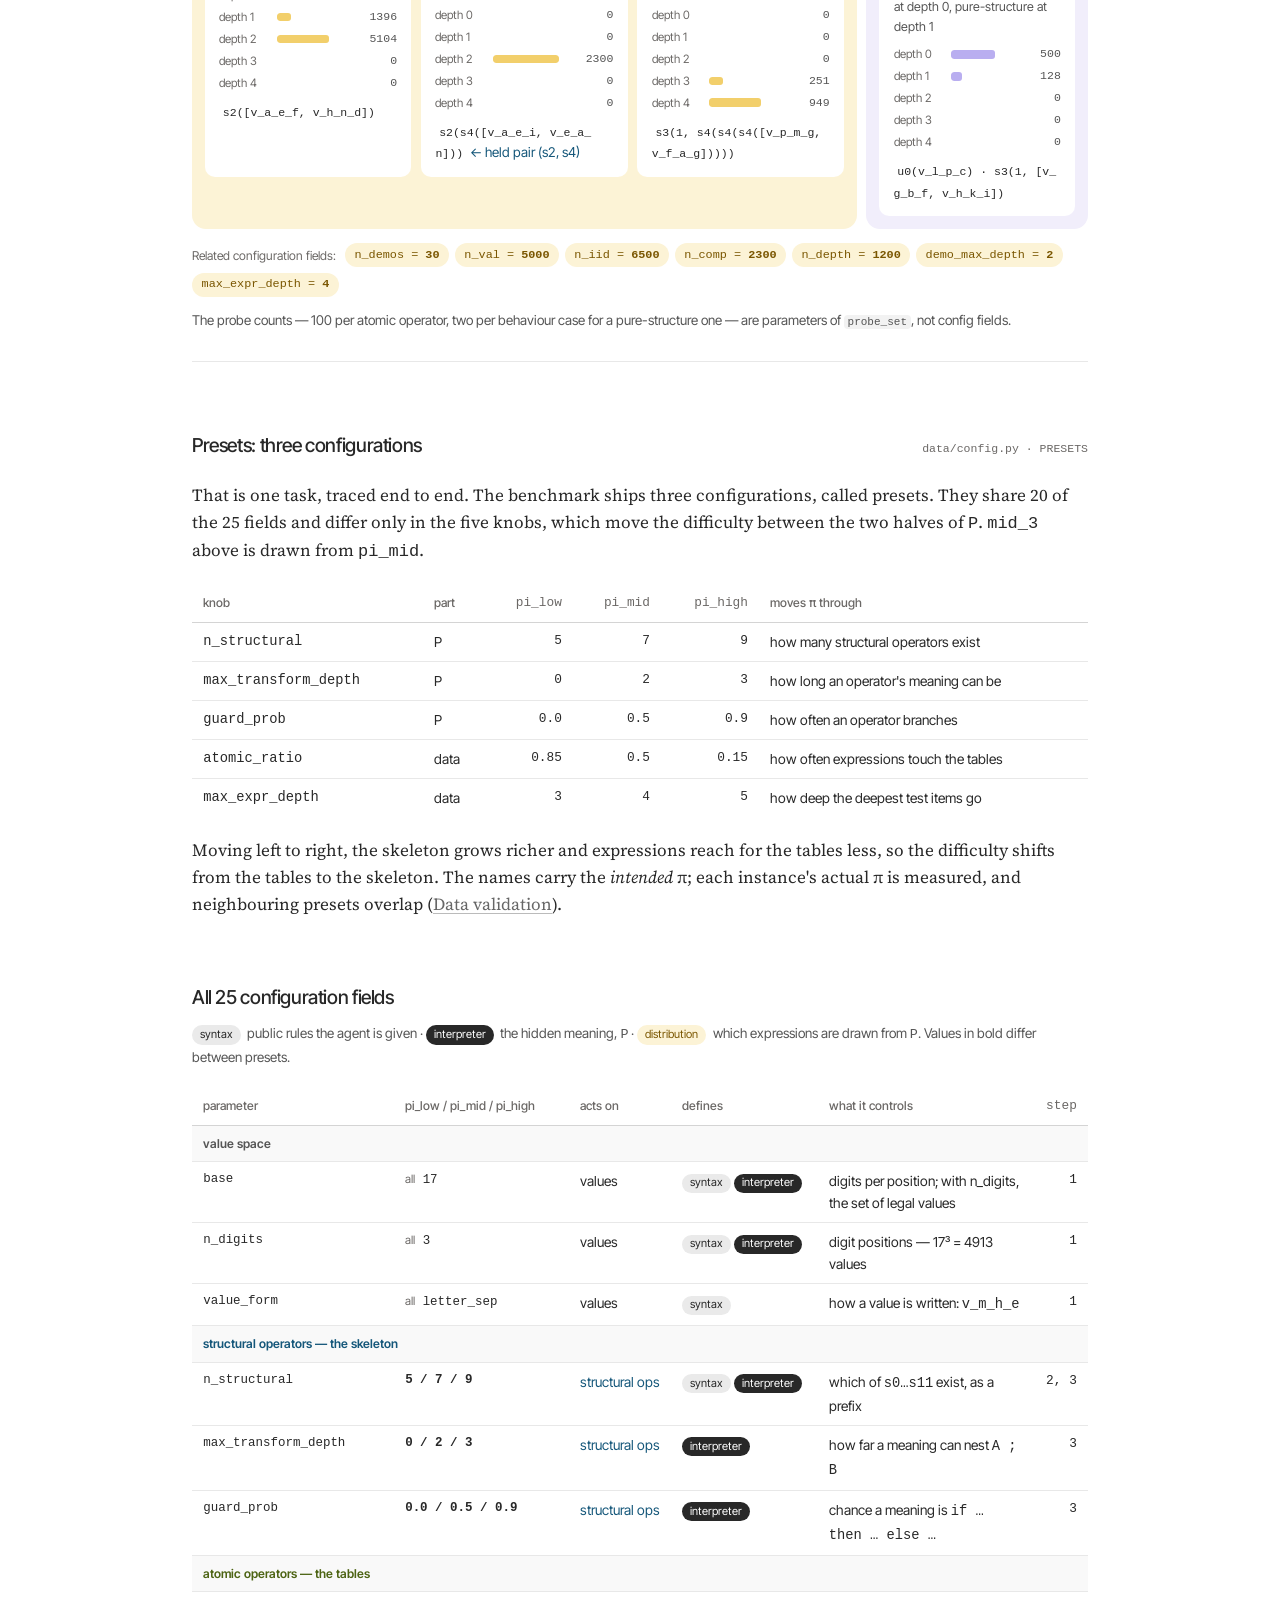
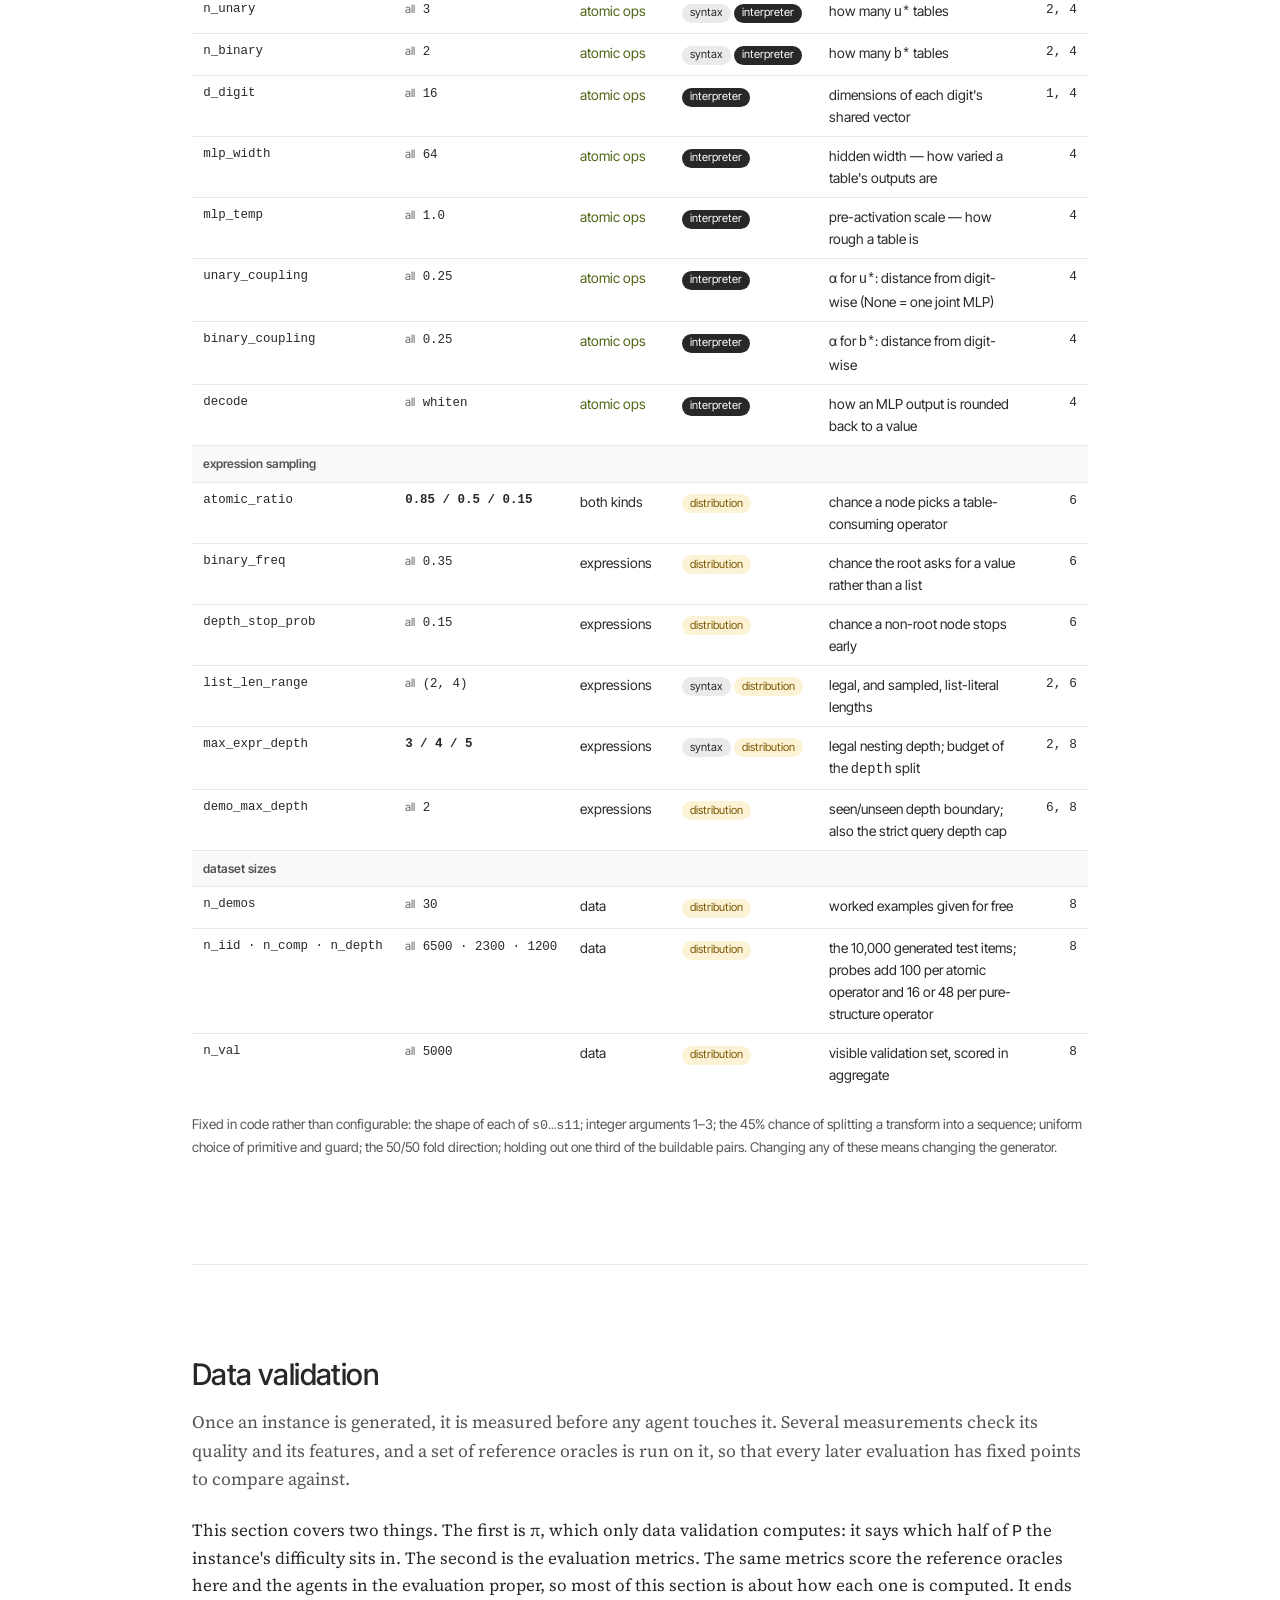
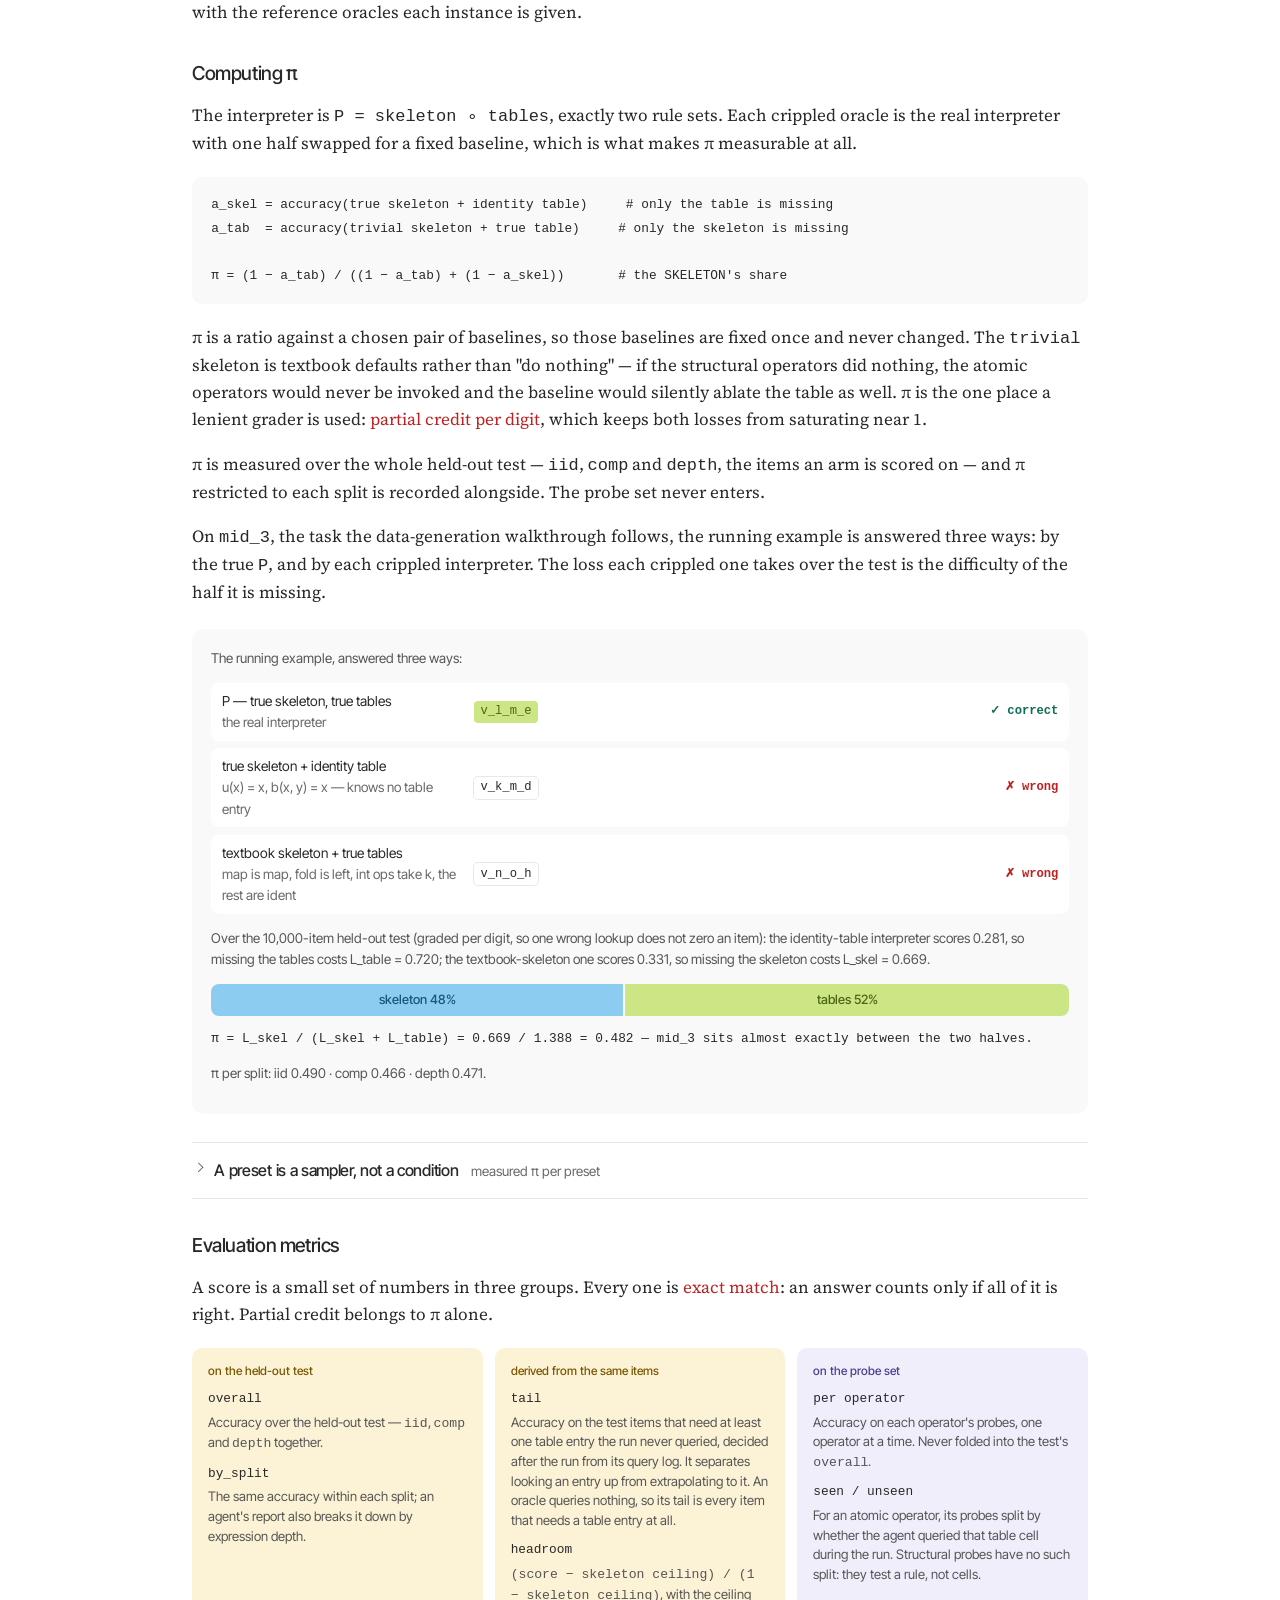
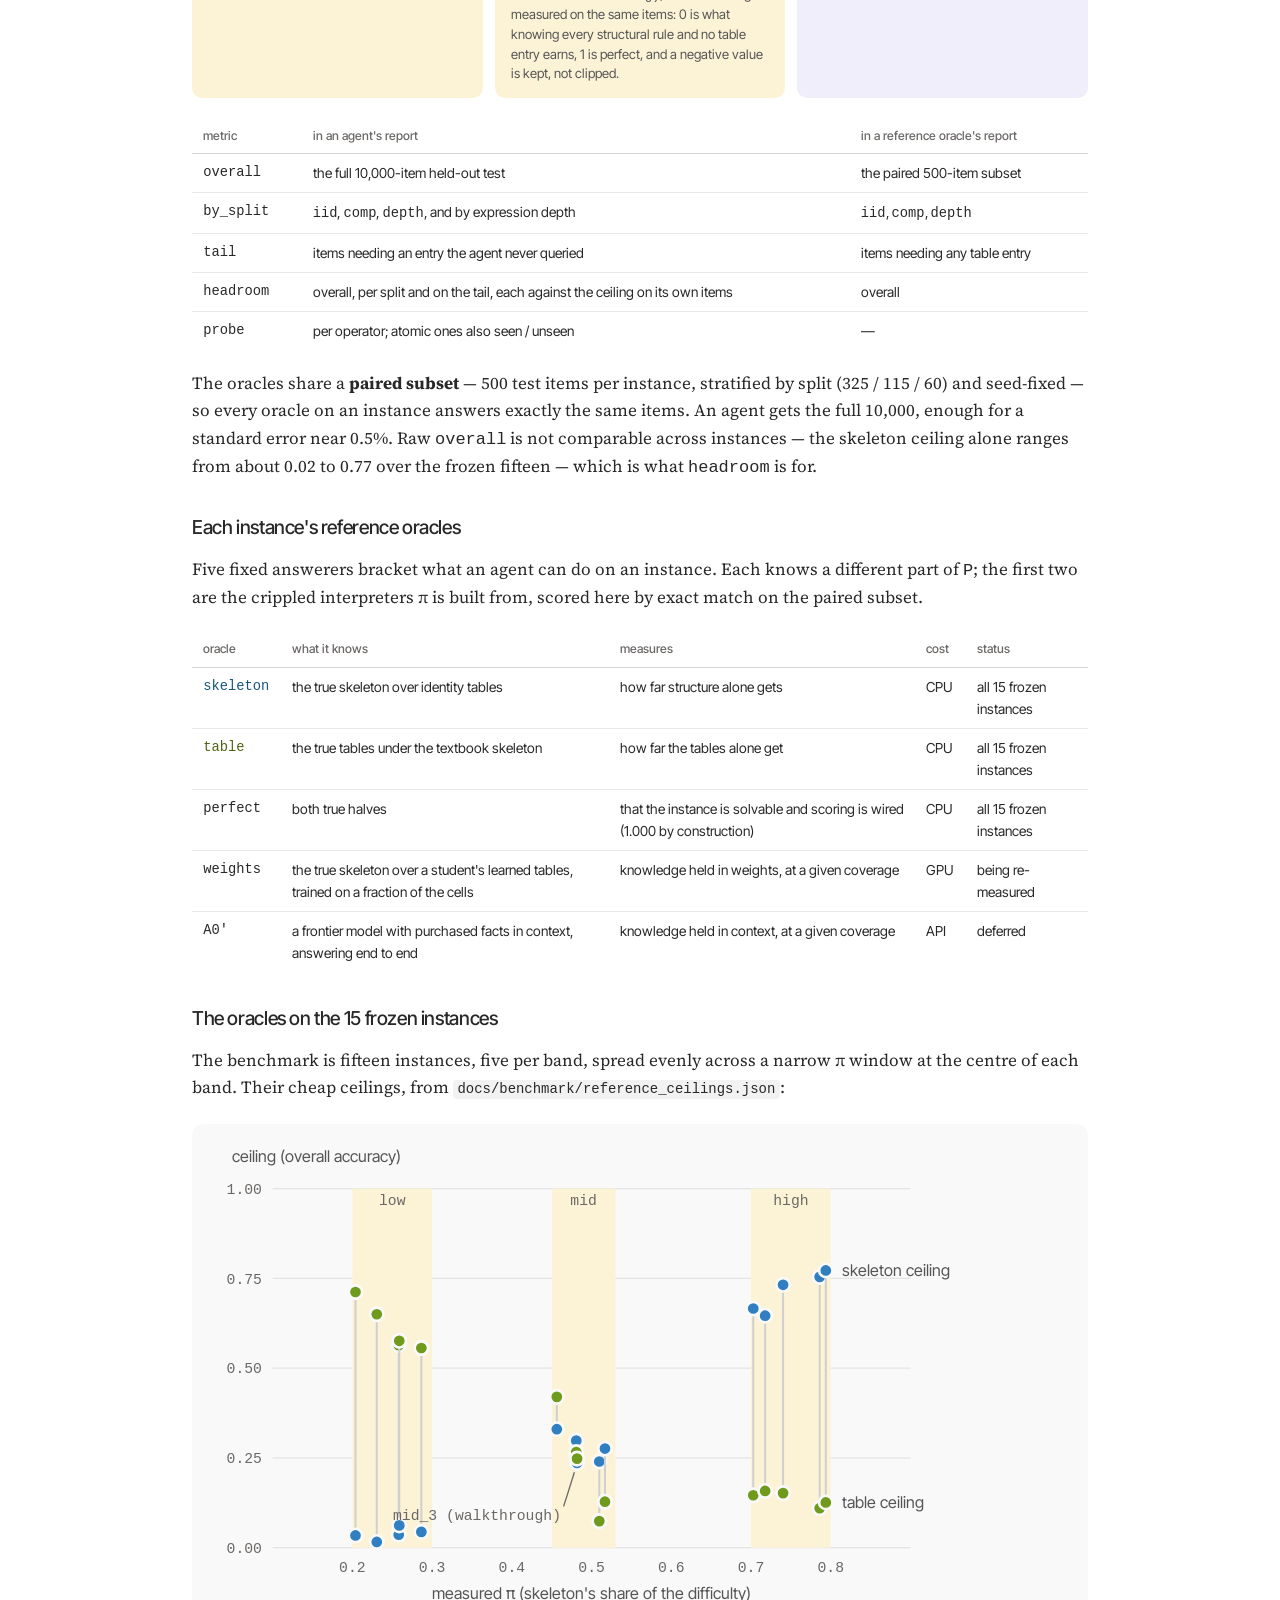
==== commit d3e4c6a6: "site: fold the preset part, not the pi computation Computing pi is an ordinary subsection again; the" ====
--- a/site/index.html
+++ b/site/index.html
@@ -22,7 +22,7 @@
 <link rel="preconnect" href="https://fonts.googleapis.com">
 <link rel="preconnect" href="https://fonts.gstatic.com" crossorigin>
 <link rel="stylesheet" href="https://fonts.googleapis.com/css2?family=Inter+Tight:wght@400;500;600&family=Source+Serif+4:ital,opsz,wght@0,8..60,400;0,8..60,600;1,8..60,400&display=swap">
-<link rel="stylesheet" href="assets/css/style.css?v=7c3c785248">
+<link rel="stylesheet" href="assets/css/style.css?v=a38e77b9a9">
 </head>
 
 <body>
@@ -646,9 +646,7 @@
   </p>
 
   <!-- ---------------------------------------------------------------- pi -->
-  <details class="fold" id="pi">
-  <summary><span class="fold__t">Computing π</span><span class="fold__hint">which half of <span class="mono">P</span> the difficulty sits in</span></summary>
-  <div class="fold__body">
+  <h3 id="pi">Computing π</h3>
   <p>
     The interpreter is <span class="mono">P = skeleton ∘ tables</span>, exactly
     two rule sets. Each crippled oracle is the real interpreter with one half
@@ -687,9 +685,12 @@
   </p>
   <div class="fig"><div class="fig__body" id="pi-body"></div></div>
 
+  <details class="fold">
+  <summary><span class="fold__t">A preset is a sampler, not a condition</span><span class="fold__hint">measured π per preset</span></summary>
+  <div class="fold__body">
   <div class="prose">
     <p>
-      <b>A preset is a sampler, not a condition.</b> Five of twenty
+      Five of twenty
       <span class="mono">pi_mid</span> seeds fall inside
       <span class="mono">pi_high</span>'s measured range, so an instance at
       π = 0.70 cannot be attributed to a preset. Every run records its own
@@ -719,7 +720,6 @@
     everything else fixed and moving only it sweeps π from 0.36 to 0.77
     monotonically.
   </p>
-
   </div>
   </details>
 
@@ -1094,6 +1094,6 @@
 
 <script src="assets/js/example-data.js?v=f020657a0f"></script>
 <script src="assets/js/main.js?v=ea7fc422a4"></script>
-<script src="assets/js/pipeline.js?v=4df54c97e4"></script>
+<script src="assets/js/pipeline.js?v=ee9d447b60"></script>
 </body>
 </html>
--- a/site/assets/css/style.css
+++ b/site/assets/css/style.css
@@ -477,13 +477,13 @@
 .metric-group dd { margin: .2rem 0 0; font-size: .82rem; line-height: 1.5; color: var(--fg-muted); }
 @media (max-width: 760px) { .metric-groups { grid-template-columns: 1fr; } }
 
-/* collapsible block (Data validation: pi) */
+/* collapsible block (Data validation: presets) */
 .em-red { color: var(--bad); }
 .fold { border-top: 1px solid var(--rule); border-bottom: 1px solid var(--rule); margin: 1.8rem 0; }
-.fold > summary { list-style: none; display: flex; flex-wrap: wrap; align-items: baseline; gap: .3rem .8rem; margin: 0; padding: .9rem 0 .9rem 1.4rem; position: relative; cursor: pointer; color: var(--fg); font-size: 1.2rem; font-weight: 500; letter-spacing: -.02em; }
+.fold > summary { list-style: none; display: flex; flex-wrap: wrap; align-items: baseline; gap: .3rem .8rem; margin: 0; padding: .9rem 0 .9rem 1.4rem; position: relative; cursor: pointer; color: var(--fg); font-family: var(--font-sans); font-size: 1rem; font-weight: 500; letter-spacing: -.02em; }
 .fold > summary::-webkit-details-marker { display: none; }
-.fold > summary::before { content: ""; position: absolute; left: .2rem; top: 1.38rem; width: .42rem; height: .42rem; border-right: 1.5px solid var(--fg-faint); border-bottom: 1.5px solid var(--fg-faint); transform: rotate(-45deg); transition: transform .2s; }
-.fold[open] > summary::before { transform: rotate(45deg); top: 1.25rem; }
+.fold > summary::before { content: ""; position: absolute; left: .2rem; top: 1.3rem; width: .42rem; height: .42rem; border-right: 1.5px solid var(--fg-faint); border-bottom: 1.5px solid var(--fg-faint); transform: rotate(-45deg); transition: transform .2s; }
+.fold[open] > summary::before { transform: rotate(45deg); top: 1.15rem; }
 .fold__hint { font-size: .84rem; font-weight: 400; letter-spacing: 0; color: var(--fg-faint); }
 .fold__body { padding: 0 0 1rem; }
 .fold__body > p:first-child { margin-top: 0; }
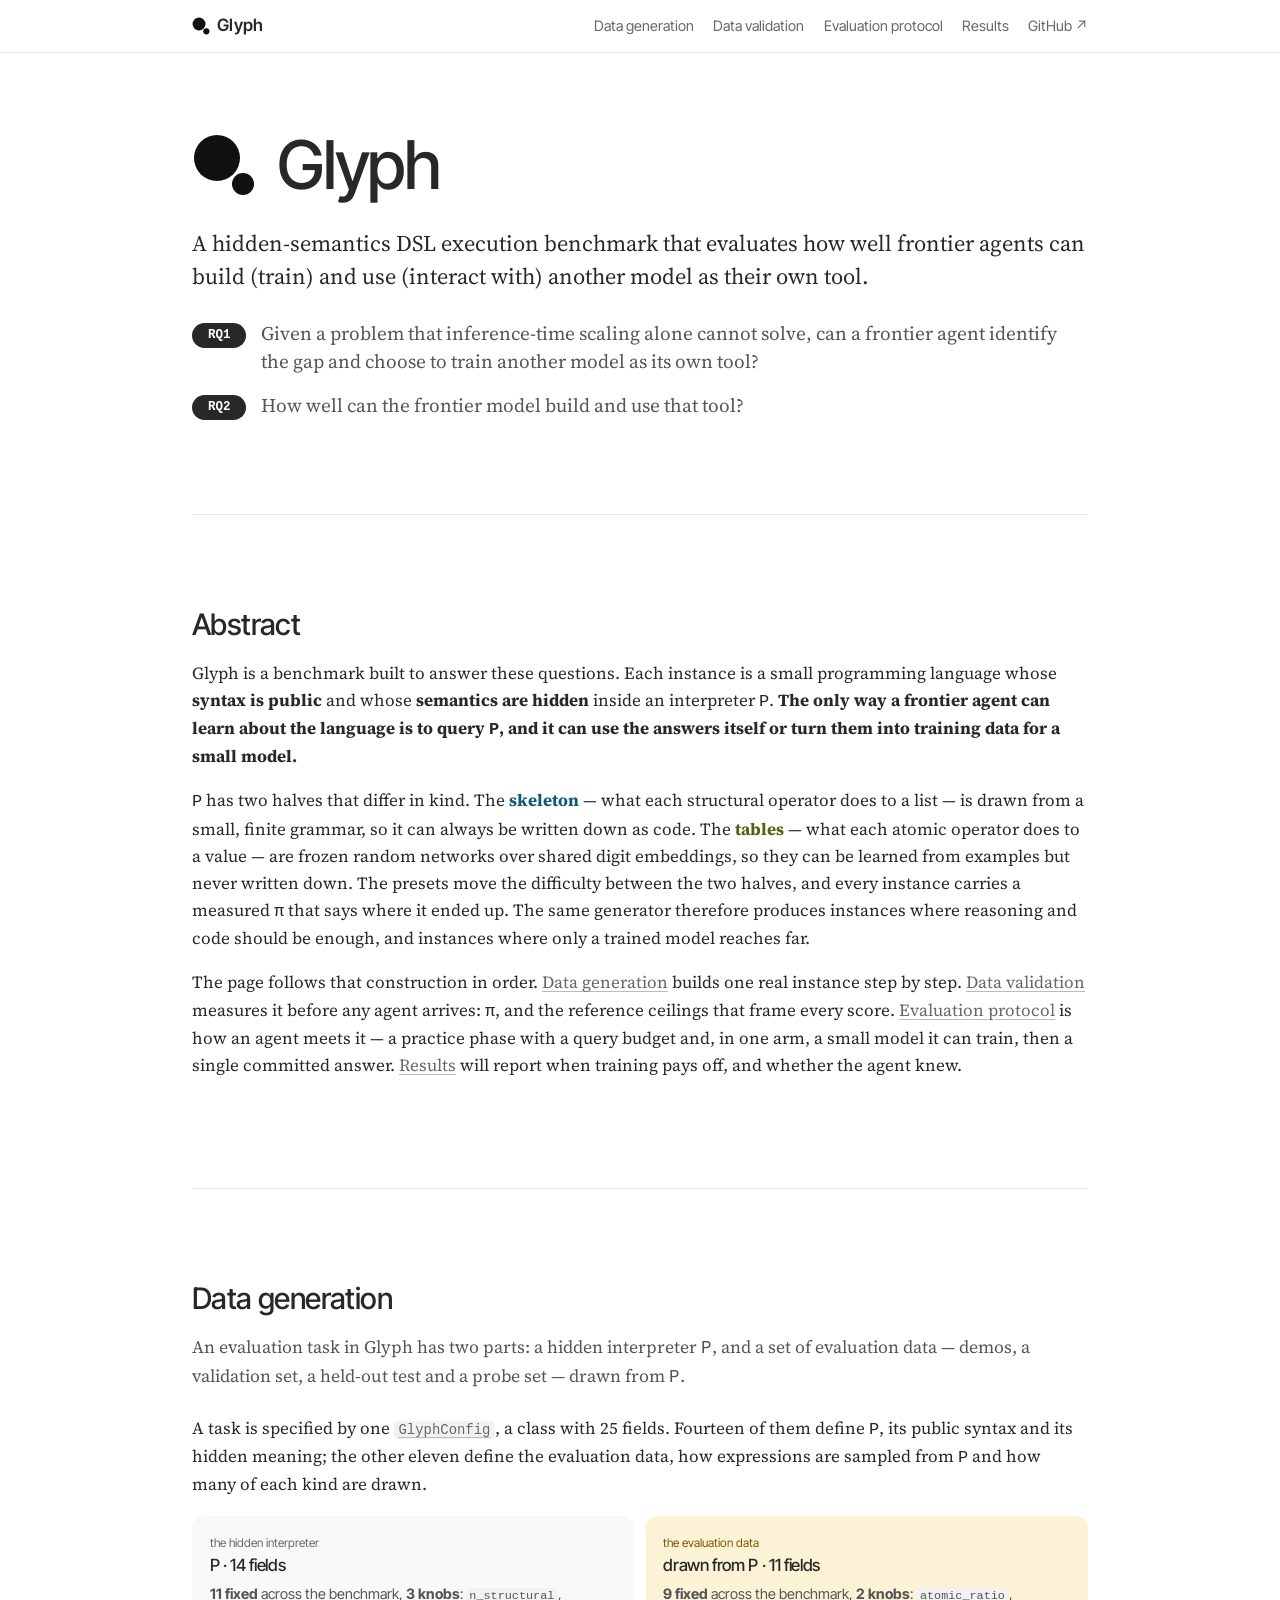
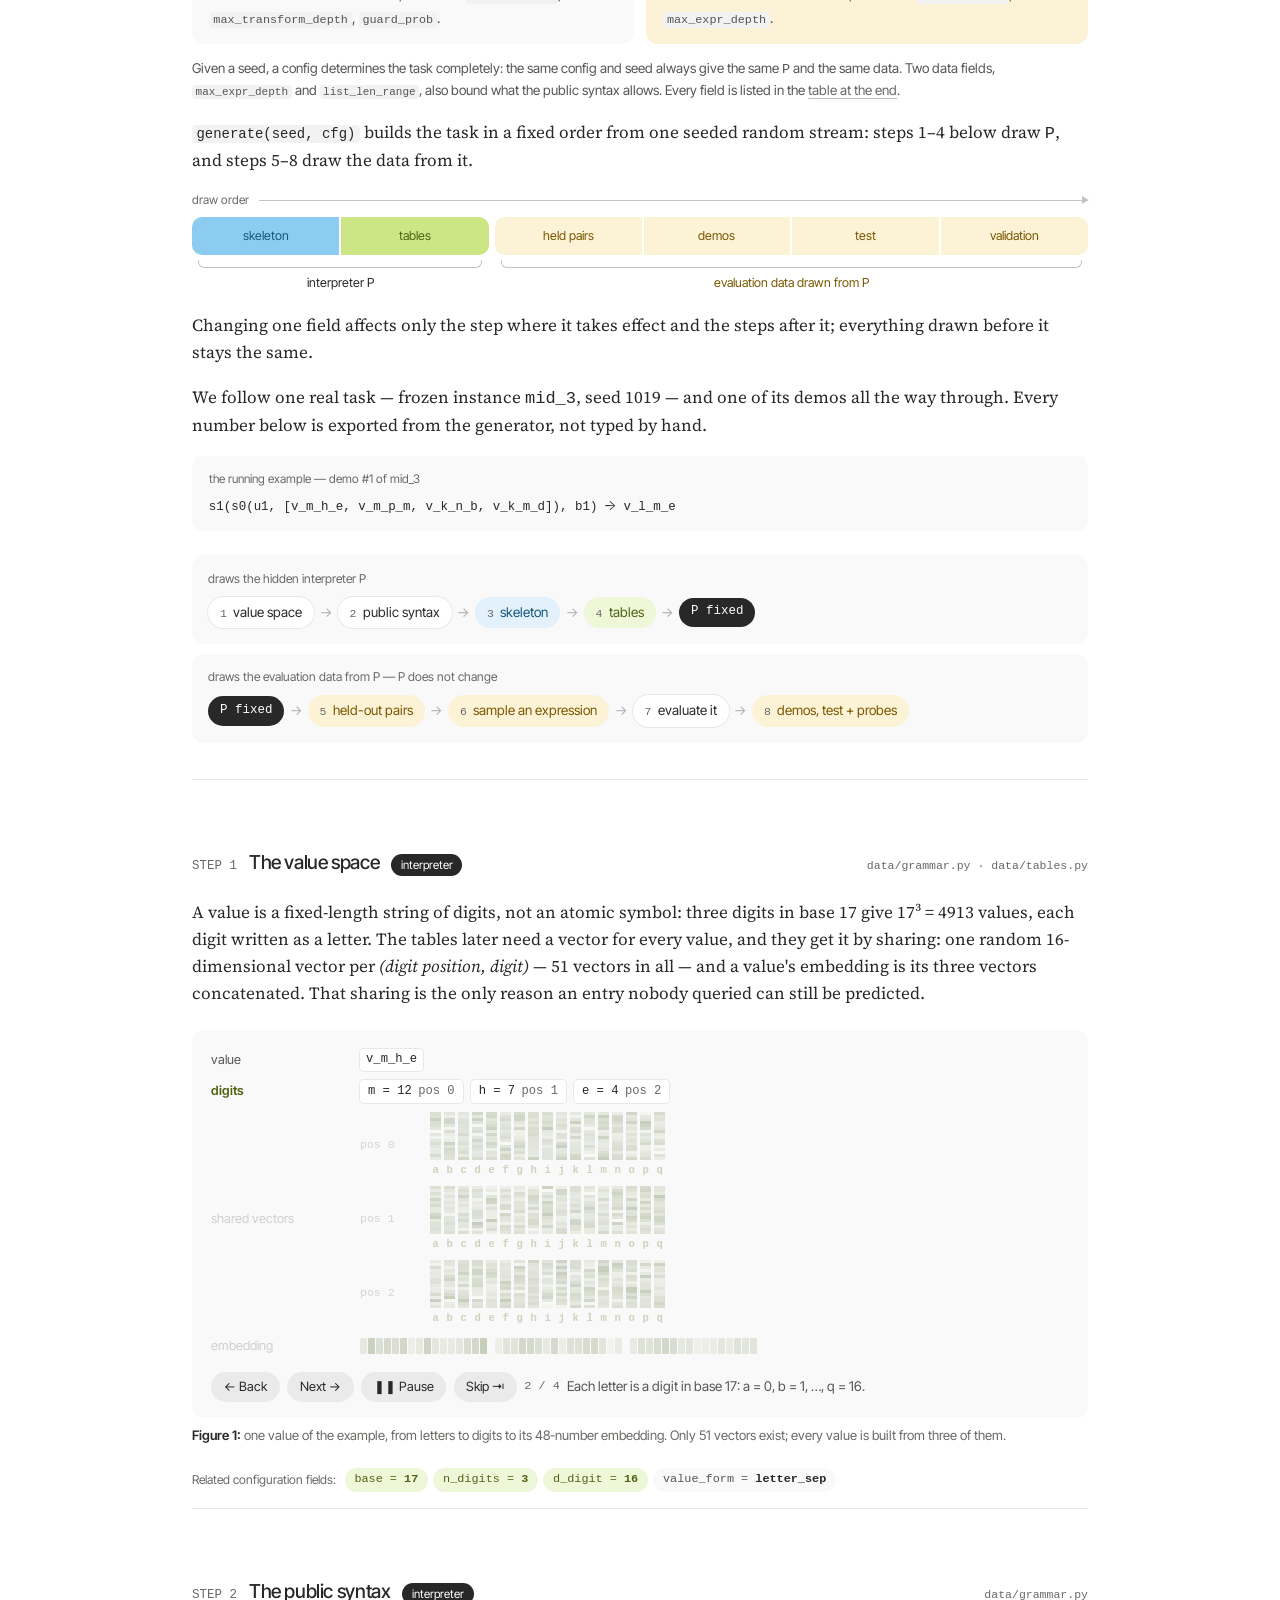
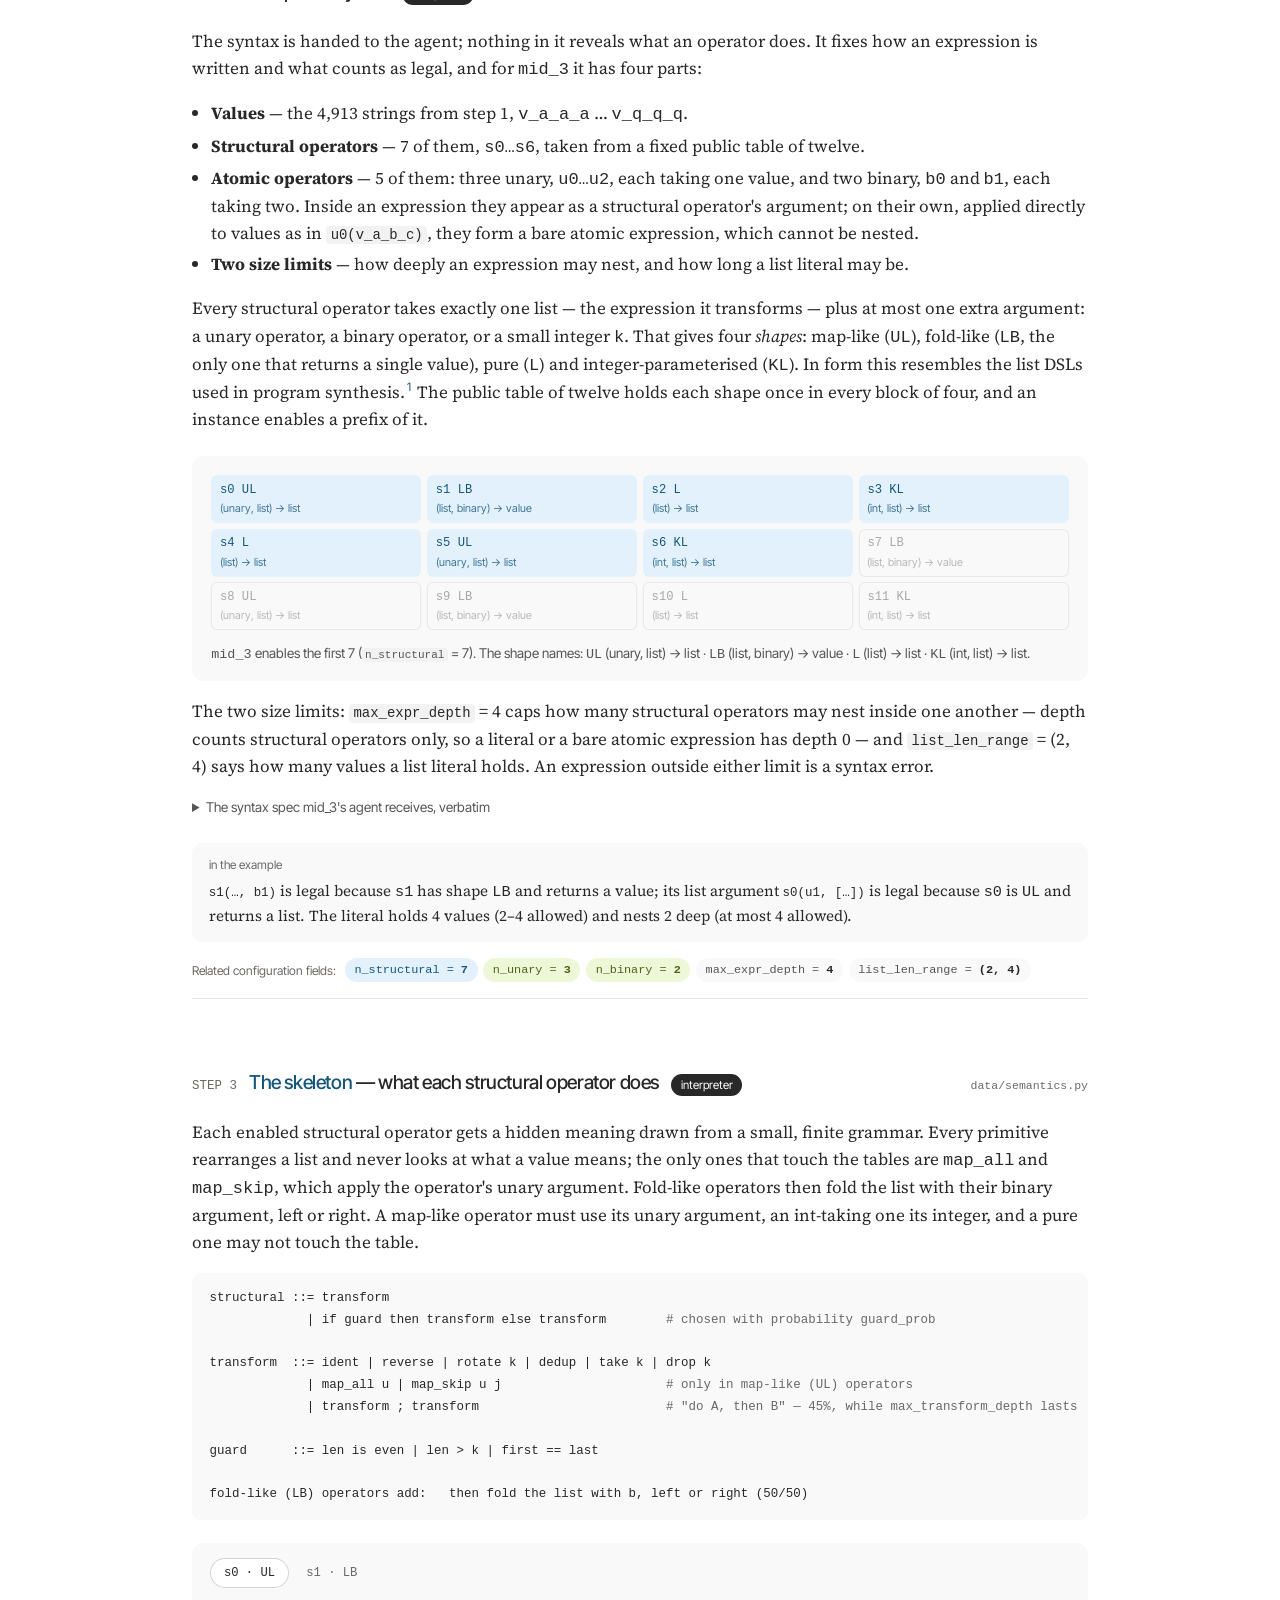
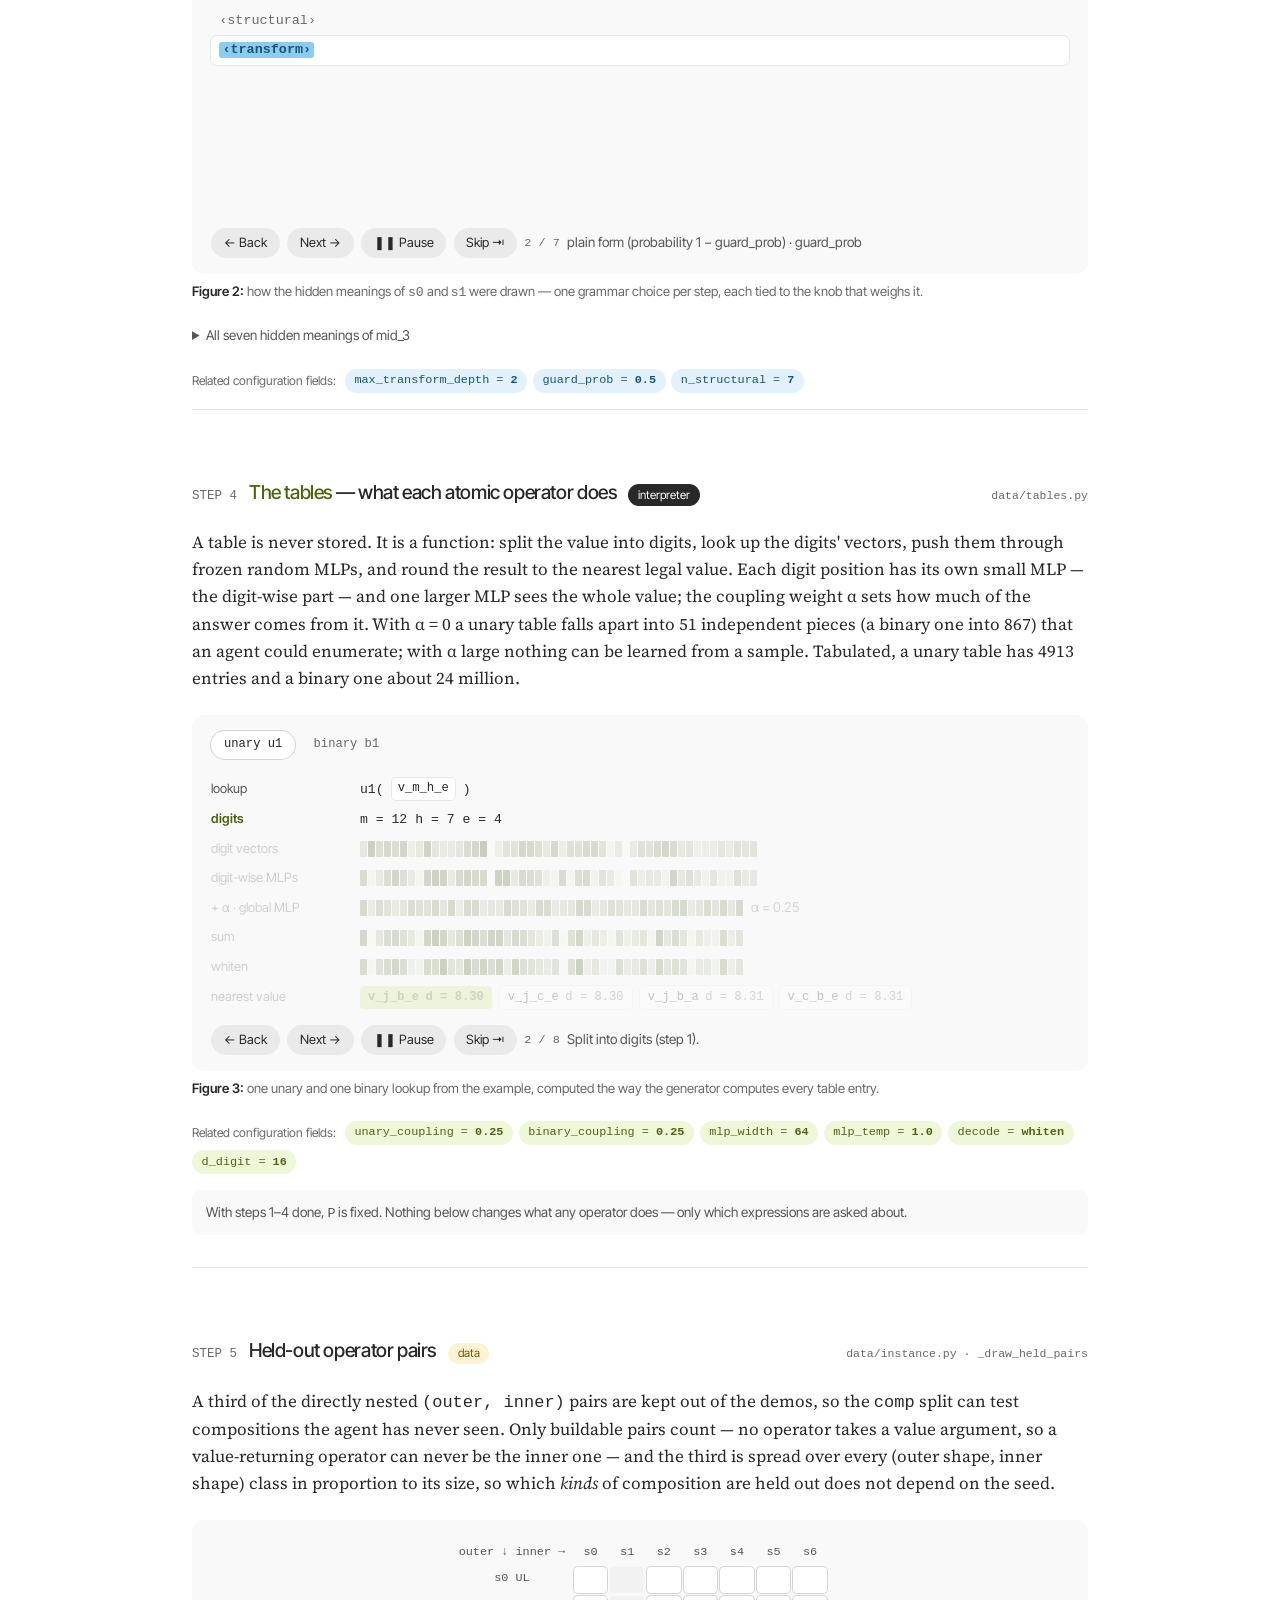
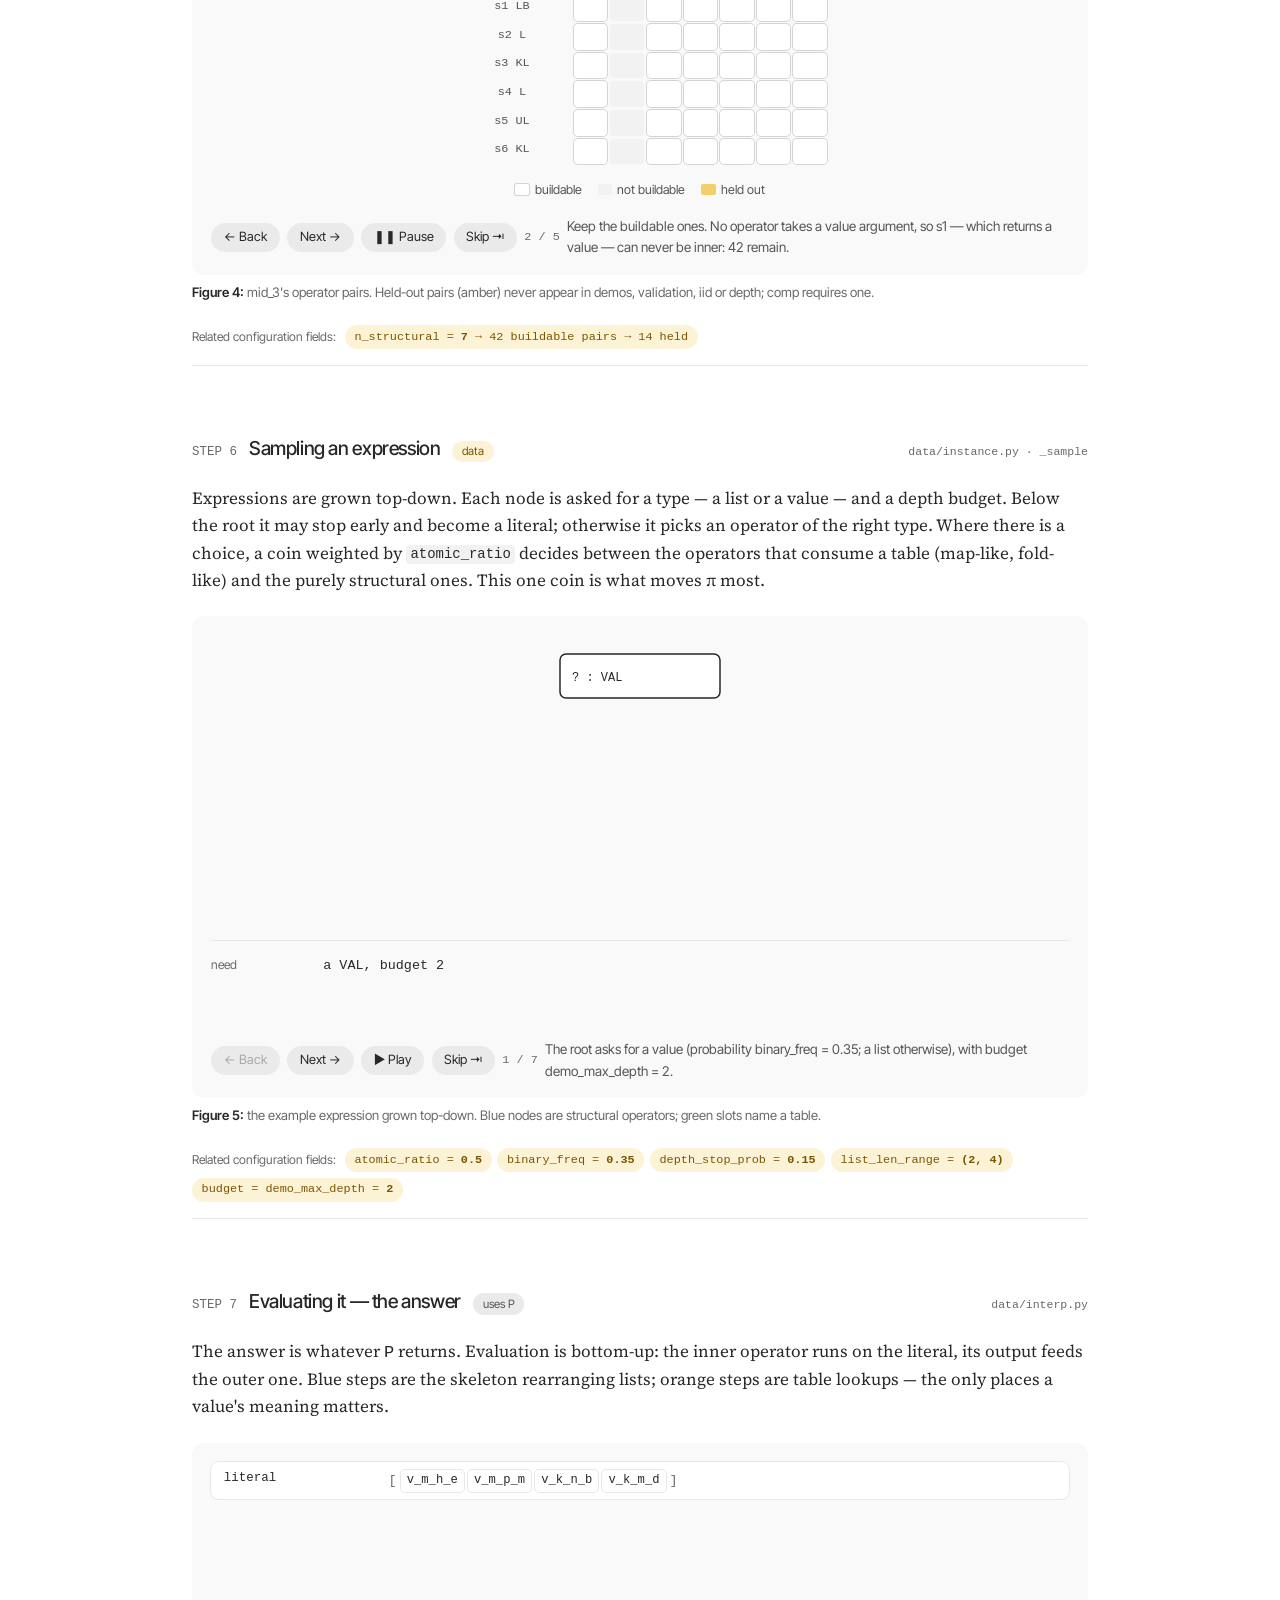
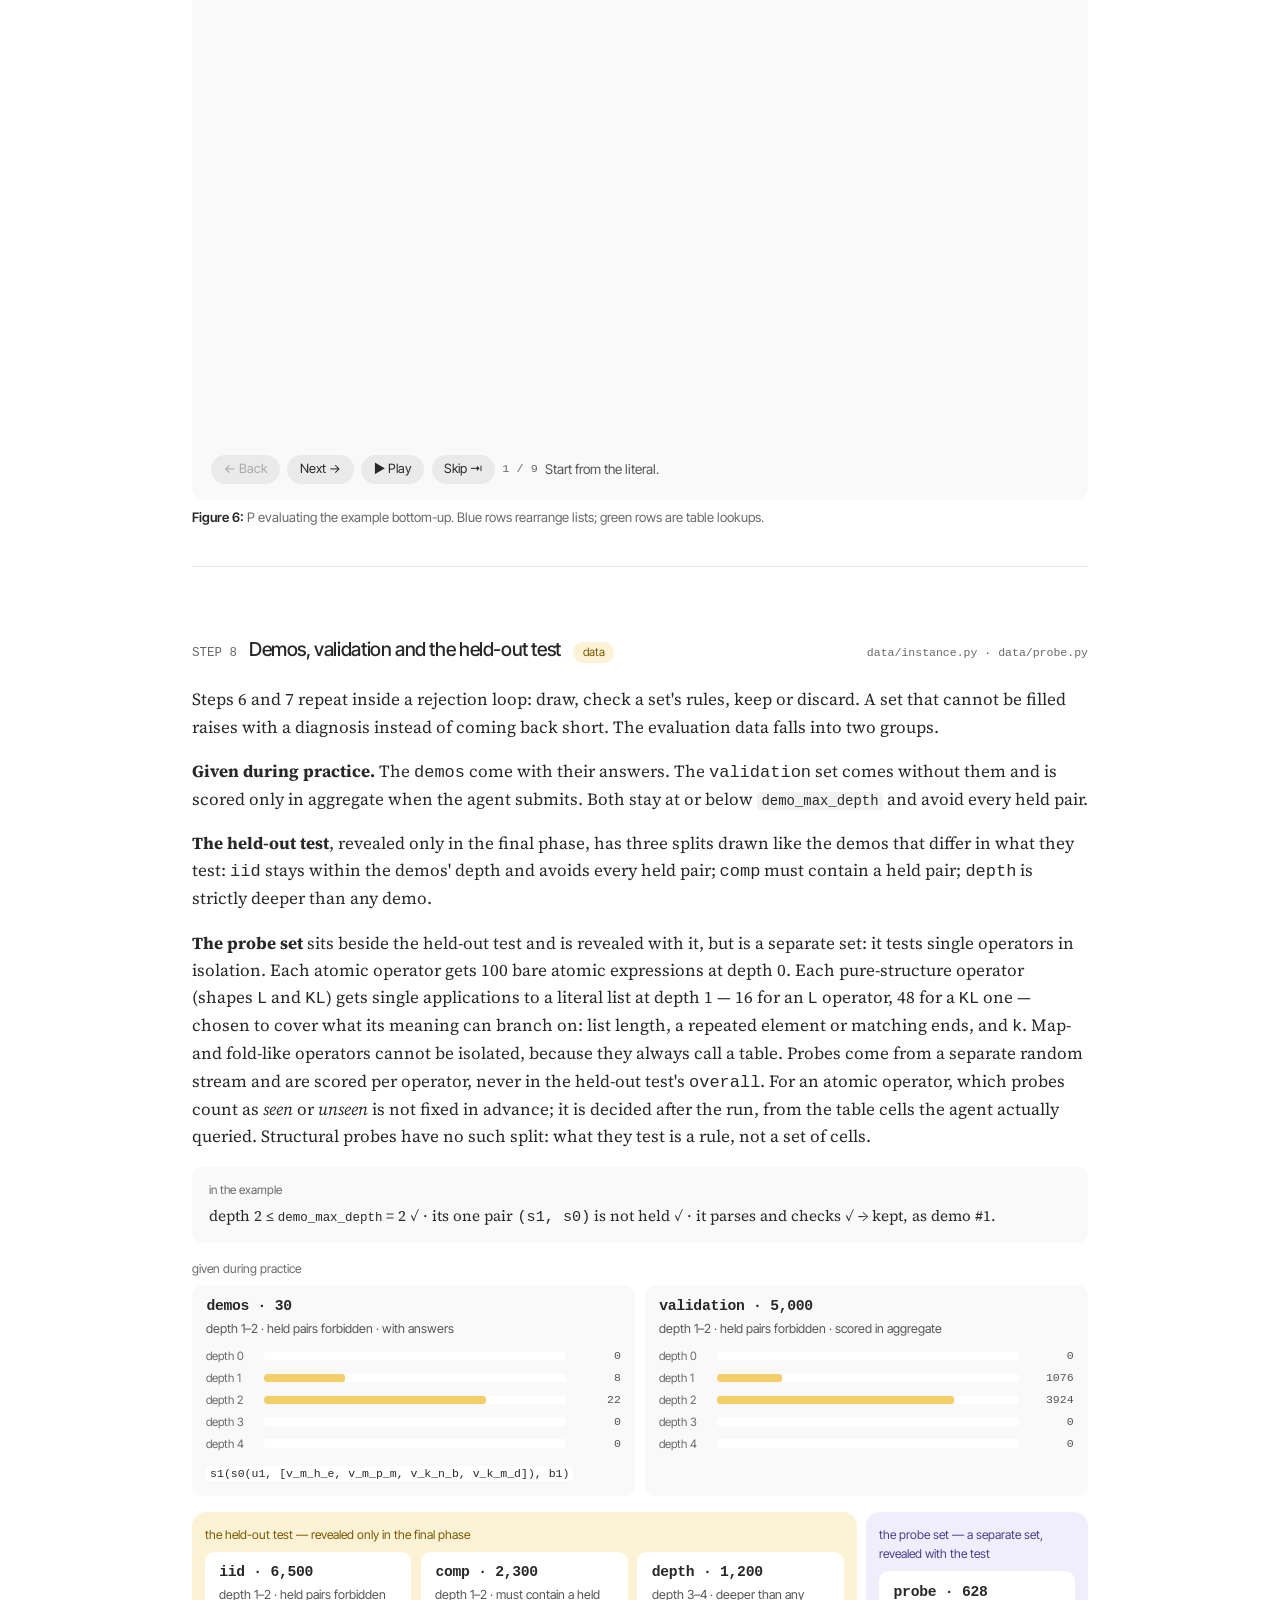
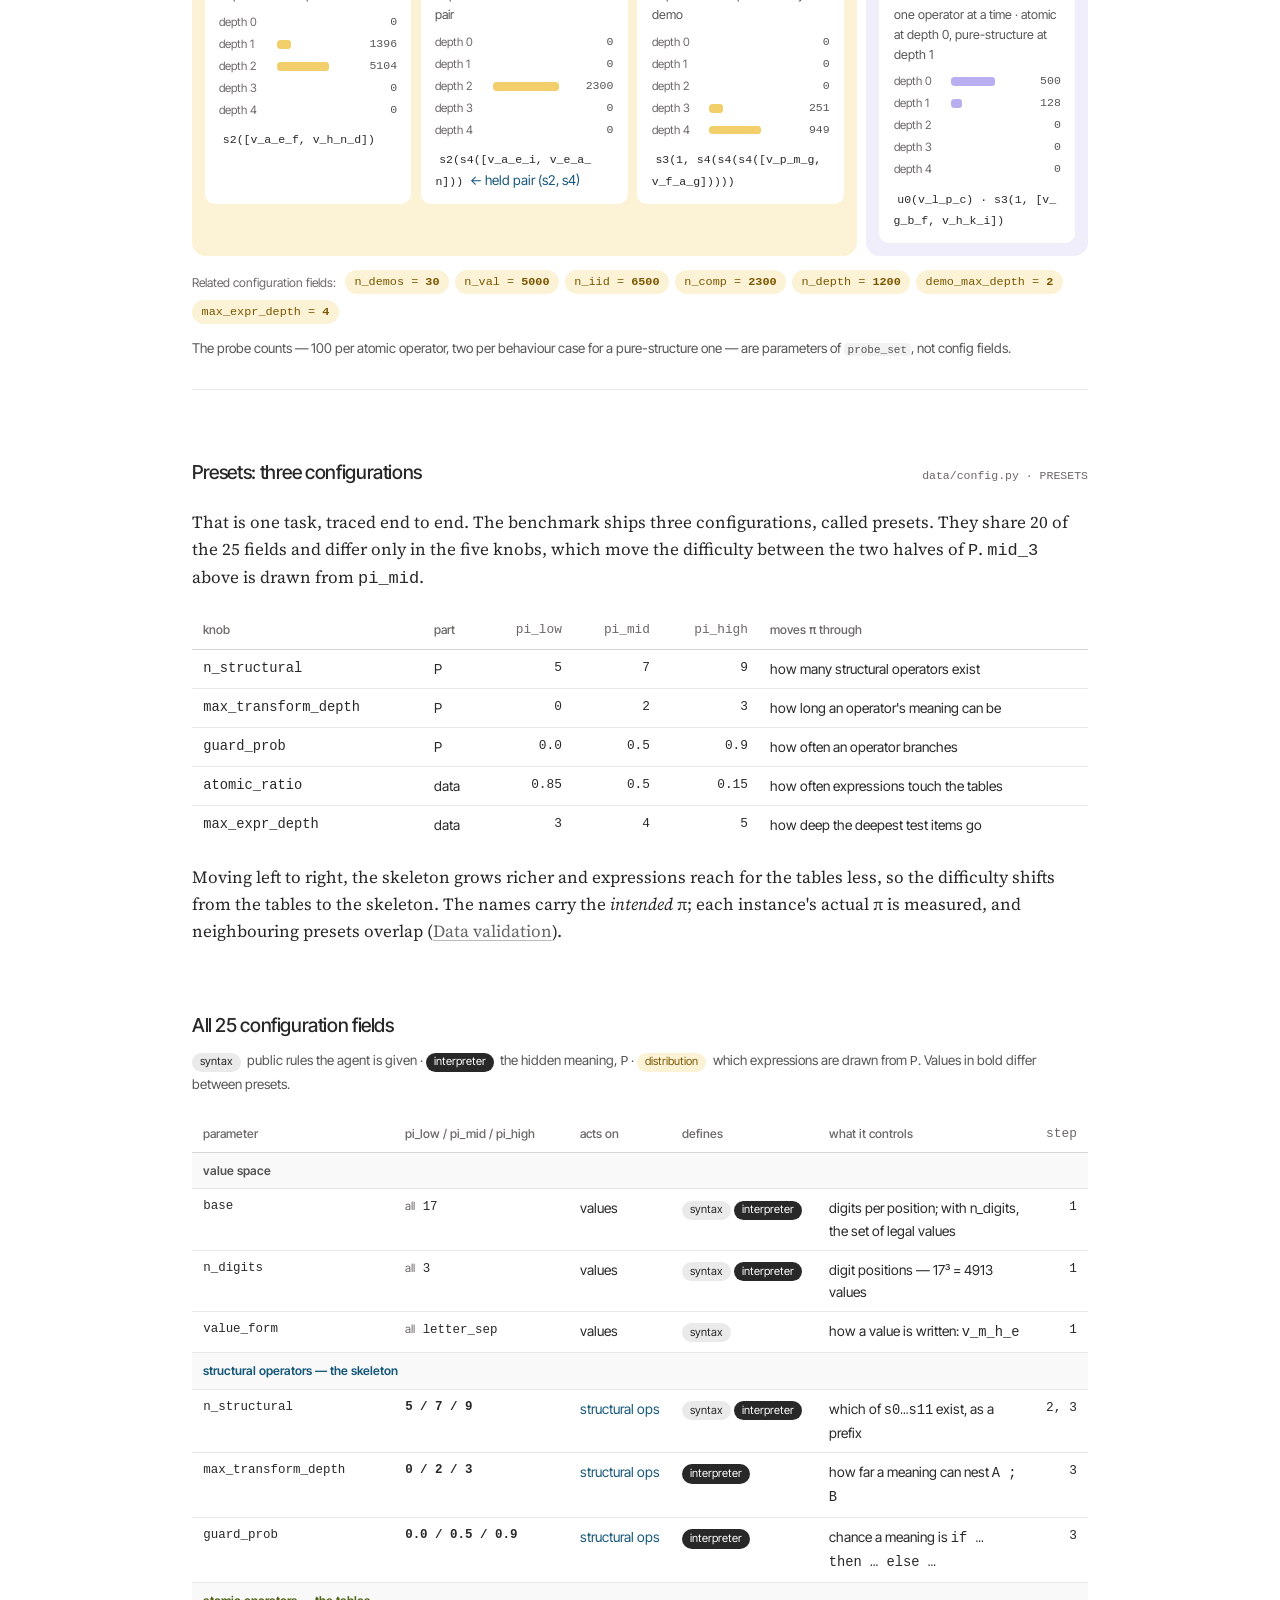
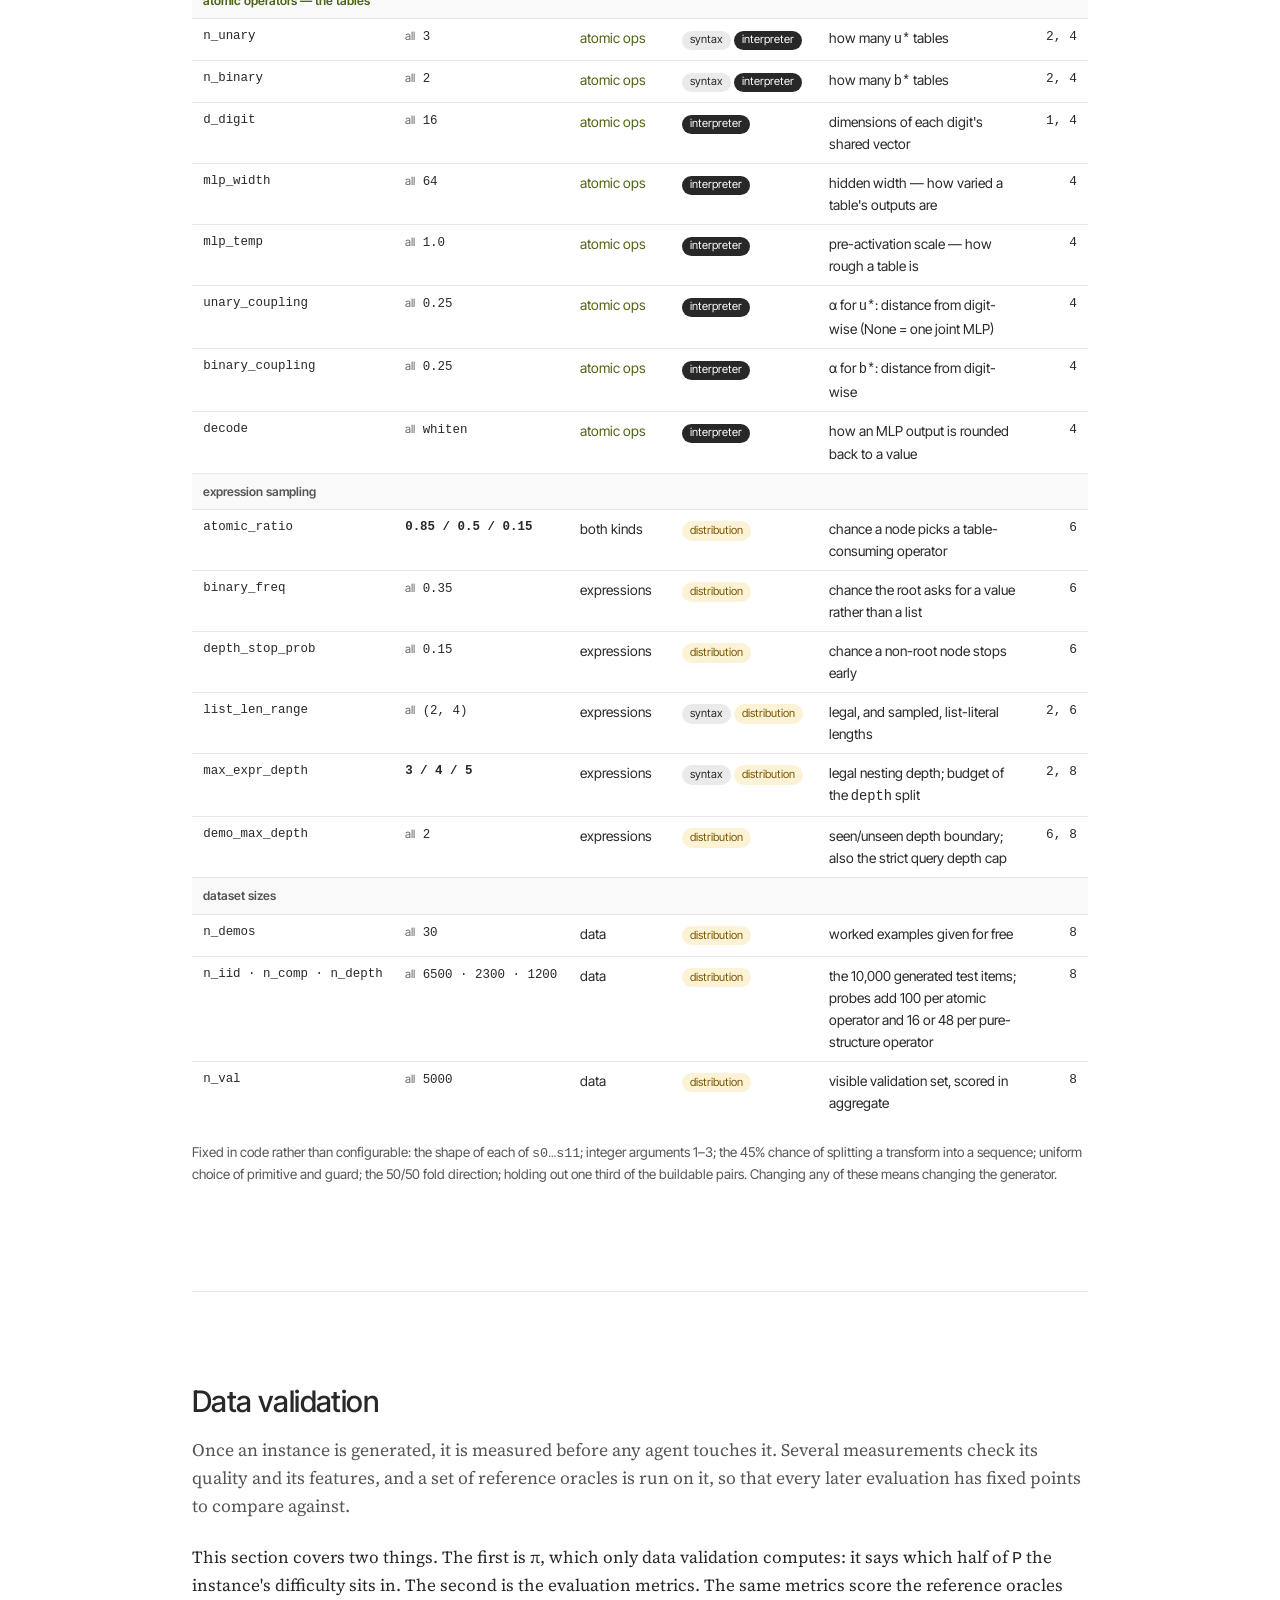
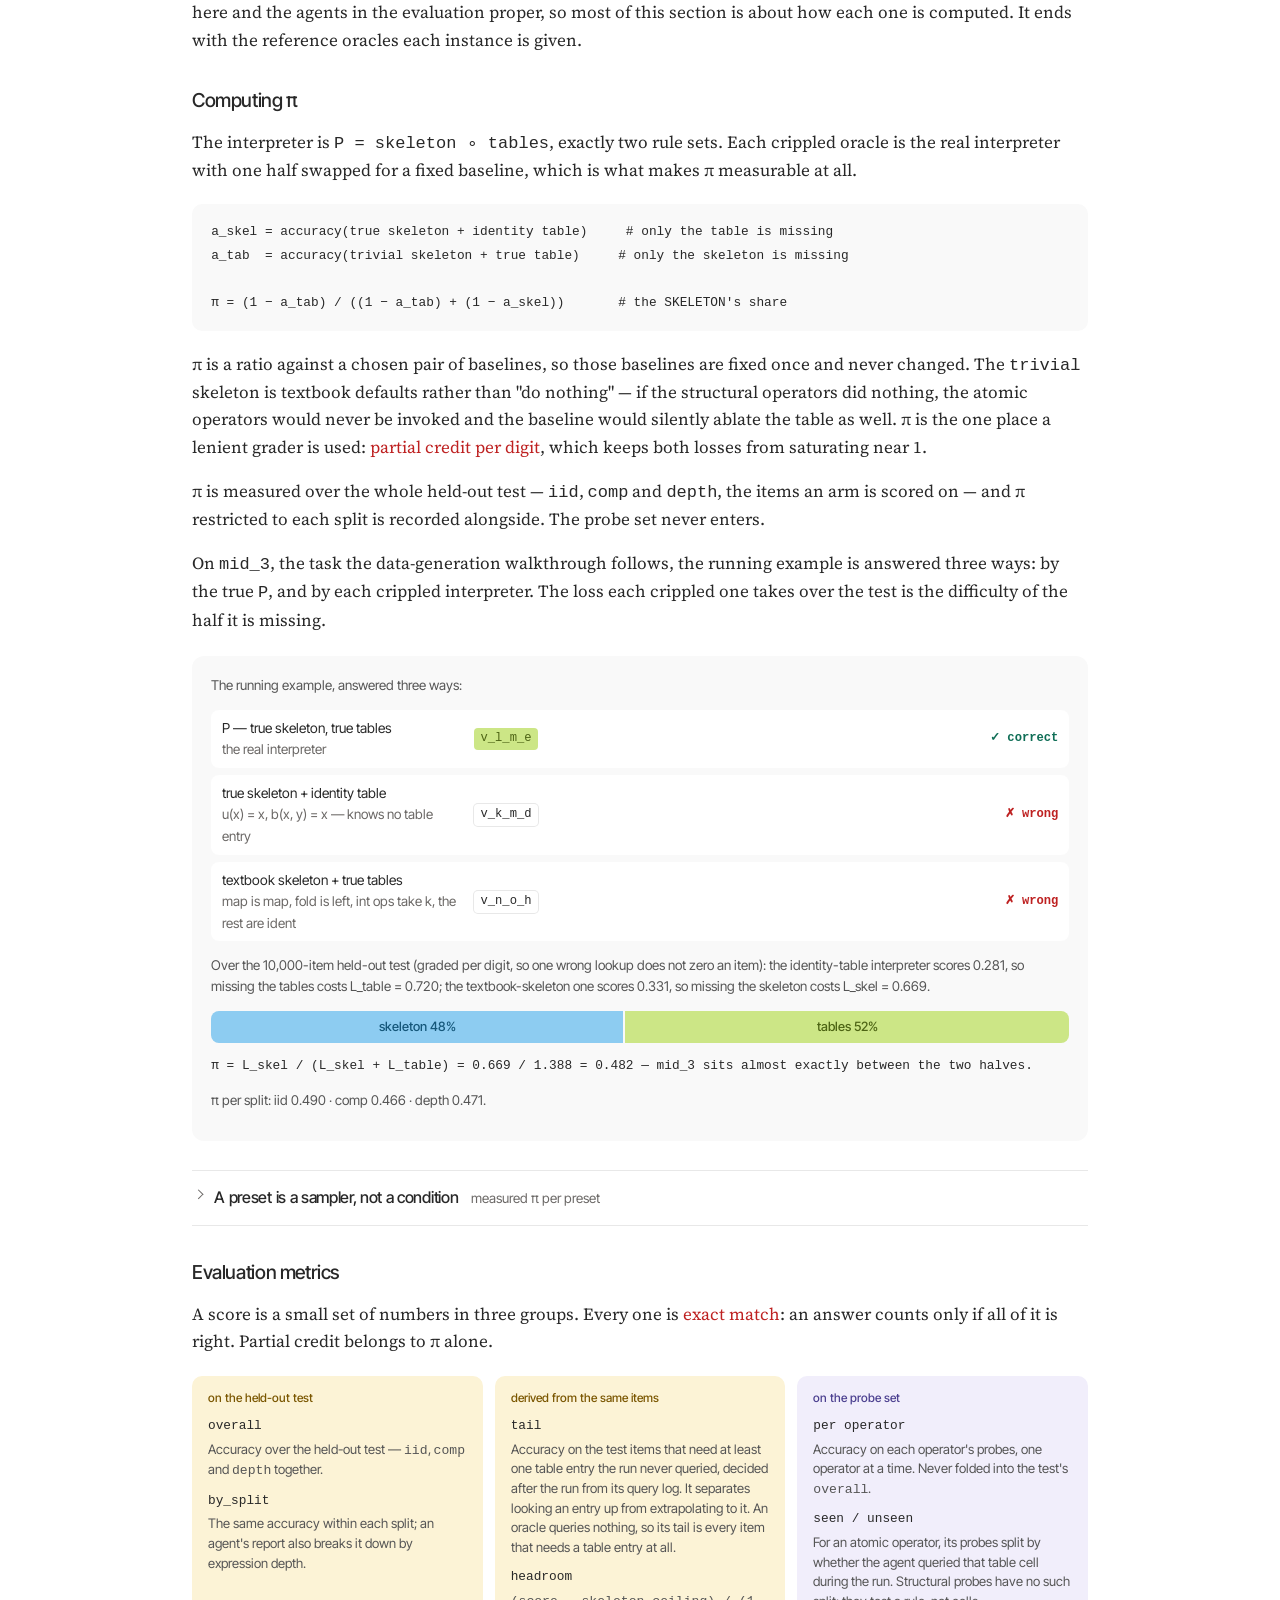
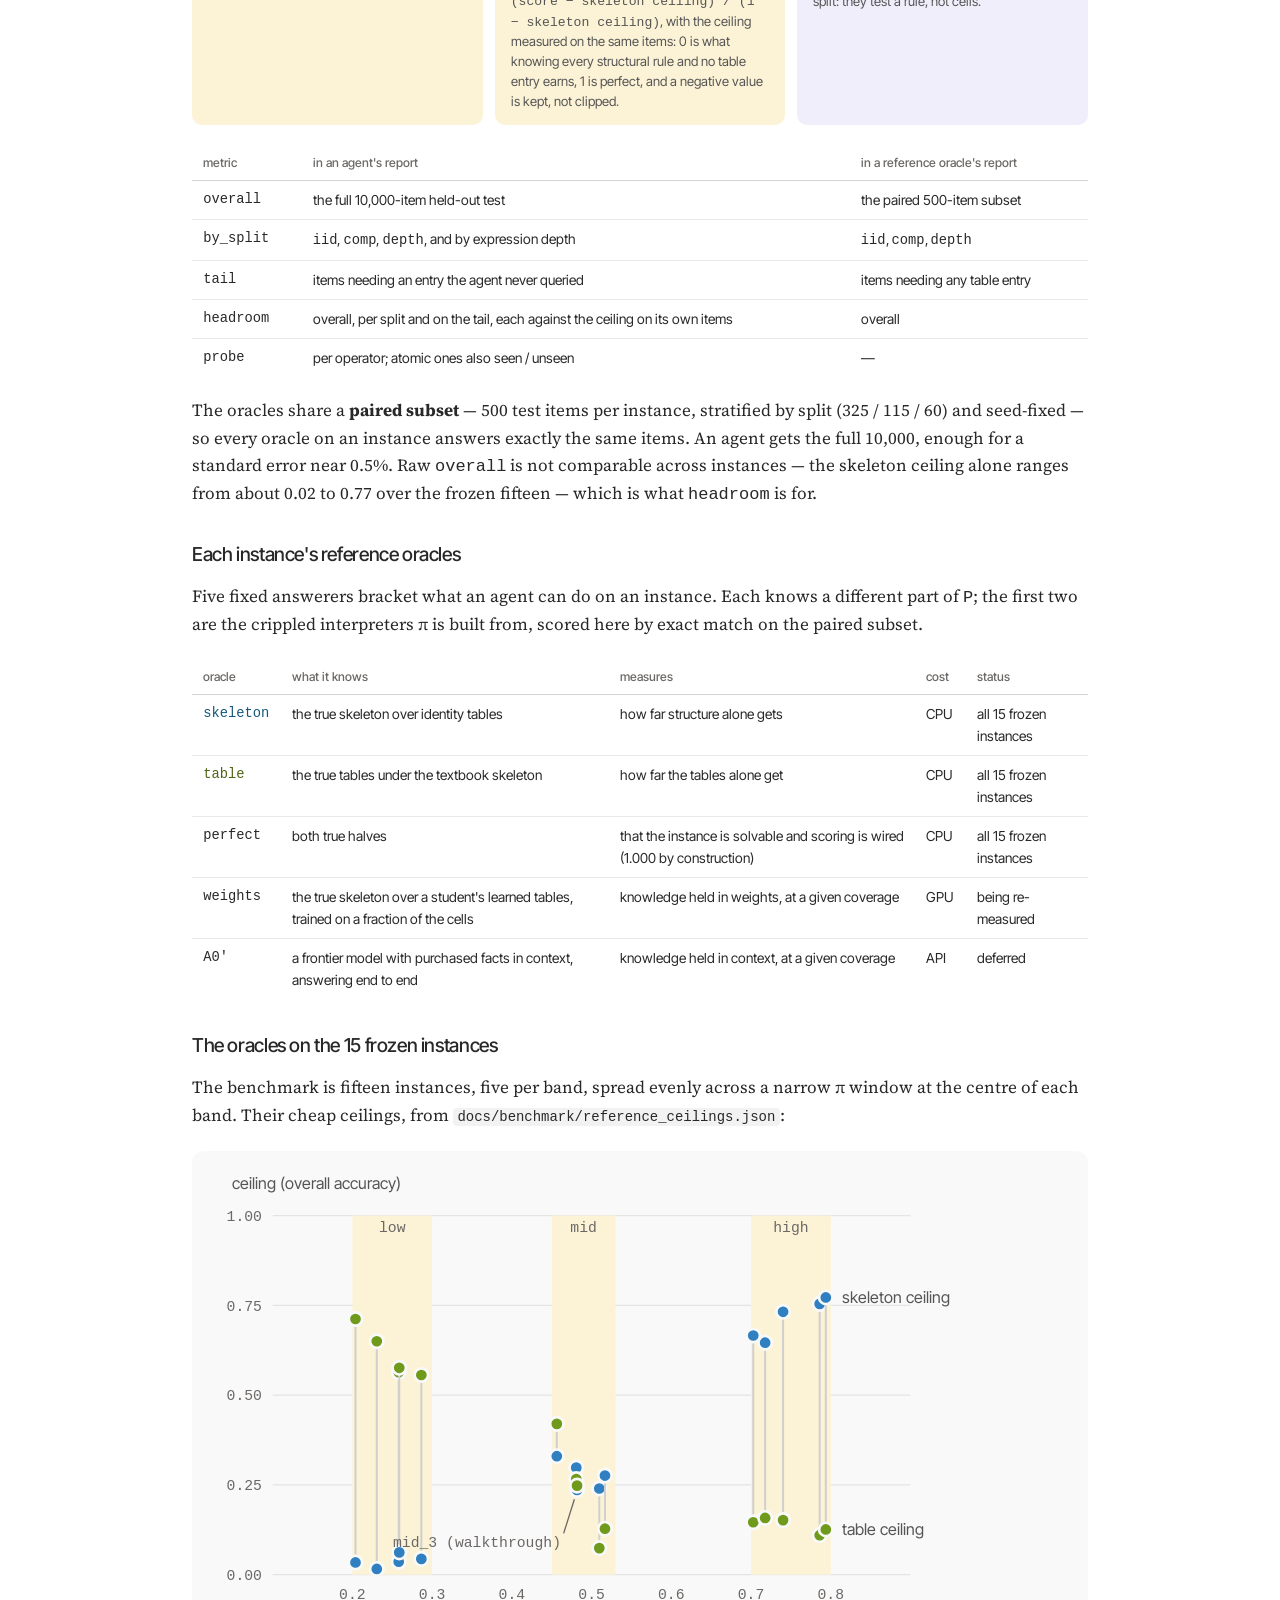
==== commit fb950c98: "site: abstract says the agent learns only by querying P, and can train on the answers Co-Authored-By" ====
--- a/site/index.html
+++ b/site/index.html
@@ -22,7 +22,7 @@
 <link rel="preconnect" href="https://fonts.googleapis.com">
 <link rel="preconnect" href="https://fonts.gstatic.com" crossorigin>
 <link rel="stylesheet" href="https://fonts.googleapis.com/css2?family=Inter+Tight:wght@400;500;600&family=Source+Serif+4:ital,opsz,wght@0,8..60,400;0,8..60,600;1,8..60,400&display=swap">
-<link rel="stylesheet" href="assets/css/style.css?v=a38e77b9a9">
+<link rel="stylesheet" href="assets/css/style.css?v=49a3c7ff17">
 </head>
 
 <body>
@@ -76,8 +76,9 @@
       Glyph is a benchmark built to answer these questions. Each instance is a
       small programming language whose <b>syntax is public</b> and whose
       <b>semantics are hidden</b> inside an interpreter <span class="mono">P</span>.
-      The only way to learn what an expression means is to ask
-      <span class="mono">P</span>, one metered query at a time.
+      <b>The only way a frontier agent can learn about the language is to
+      query <span class="mono">P</span>, and it can use the answers itself or
+      turn them into training data for a small model.</b>
     </p>
     <p>
       <span class="mono">P</span> has two halves that differ in kind. The
@@ -928,44 +929,203 @@
   <h2>Evaluation protocol</h2>
 
   <p class="section__lede">
-    A run has two phases and compares two arms at equal stop conditions. The
-    agent decides how to spend its budget, when to stop practising and whether
-    to train; the harness only enforces the caps and meters the spend.
-  </p>
-
-  <div class="phases">
-    <div class="phase">
-      <span class="phase__k">phase 1</span>
-      <h3>Practice</h3>
-      <p class="phase__given"><b>Given free:</b> the syntax spec, 30 worked demos, and a visible validation set of 5,000 expressions without answers.</p>
-      <ul>
-        <li><code>query</code> — evaluate expressions against <span class="mono">P</span>. Metered, cap Q = 1000. Malformed queries are charged; queries that would read a validation or test item are refused and not charged.</li>
-        <li><code>submit_validation_answer</code> — score an answer file on the validation set. Up to 20 times; returns only <span class="mono">overall</span> and a by-depth breakdown, never per item or per split.</li>
-        <li><code>check_answers</code> — a free legality check of an answer file.</li>
-        <li><code>finish_practice</code> — stop early.</li>
-        <li class="muted">train arm only: <code>build_dataset</code>, <code>train_model</code>, <code>infer_model</code>.</li>
-      </ul>
-      <p class="phase__end">Ends at the 20th submit, on <code>finish_practice</code>, after 100 turns, at the $300 safety line, or after 3 idle turns.</p>
-    </div>
-    <div class="phase__arrow" aria-hidden="true">→</div>
-    <div class="phase">
-      <span class="phase__k">phase 2</span>
-      <h3>Final</h3>
-      <p class="phase__given"><b>Revealed:</b> the hidden 10,000-item test (<span class="mono">iid</span>, <span class="mono">comp</span>, <span class="mono">depth</span>) and the separate probe set, with no answers. The oracle is gone.</p>
-      <ul>
-        <li><code>check_answers</code> — legality check against the test file.</li>
-        <li><code>submit_final_answer</code> — commit once. An illegal file is not committed and may be fixed; a legal one ends the run and is what gets scored.</li>
-        <li class="muted">train arm only: <code>infer_model</code>, to answer the test with a trained student.</li>
-      </ul>
-      <p class="phase__end">At most 30 turns. The agent never sees a test score.</p>
-    </div>
-  </div>
-
-  <h3>The two arms</h3>
-  <p>
-    The arms differ in exactly one thing: whether a small trainable student is
-    present. It is enforced by which tools exist in each phase, not by asking the
-    model to abstain.
+    A run puts one frontier agent on one instance, with no person in the loop.
+    It has two phases: practice, with an oracle to query, then a final test
+    with none. It also has two arms, which differ only in whether the agent can
+    train a small student model. The agent decides how to spend; the harness
+    enforces the caps, meters the spend and scores the result.
+  </p>
+
+  <!-- ------------------------------------------------------- environment -->
+  <h3 id="run-env">Where the agent works</h3>
+  <p>
+    The agent is a Claude model (<span class="mono">claude-opus-4-8</span> by
+    default, effort pinned to high) driven through the Claude Agent SDK. It
+    works in a sandboxed directory: it can read and write files there and run
+    shell commands, but cannot see the source, the GPUs or any credential, and
+    web access and subagents are switched off. Every model request passes
+    through a gateway on the host that pins the model and bills the request to
+    the run. The instance itself is reachable only through the eight Glyph
+    tools below.
+  </p>
+  <div class="table-scroll">
+    <table>
+      <thead><tr><th>file</th><th>contents</th><th>present</th></tr></thead>
+      <tbody>
+        <tr><td class="mono">task/README.md</td><td>the rules, with this run's caps</td><td>from the start</td></tr>
+        <tr><td class="mono">task/syntax.md</td><td>the public grammar</td><td>from the start</td></tr>
+        <tr><td class="mono">task/demos.jsonl</td><td>30 worked examples, <span class="mono">{"expr", "answer"}</span></td><td>from the start</td></tr>
+        <tr><td class="mono">task/validation.jsonl</td><td>5,000 items, <span class="mono">{"id", "expr"}</span>, no answers</td><td>from the start</td></tr>
+        <tr><td class="mono">task/queries.jsonl</td><td>every answered query, appended by <code>query</code></td><td>from the start, growing</td></tr>
+        <tr><td class="mono">task/final/test.jsonl</td><td>10,000 test rows and the probe rows, <span class="mono">{"id", "expr"}</span>, ids shuffled, no split labels</td><td>from the switch to final</td></tr>
+        <tr><td>the agent's own files</td><td>answer files, training sets, notes</td><td>anywhere outside <span class="mono">task/</span></td></tr>
+      </tbody>
+    </table>
+  </div>
+  <p class="small muted">
+    An answer file is JSONL with one <span class="mono">{"id", "answer"}</span>
+    row per id, every id exactly once. An answer is a string: a value such as
+    <span class="mono">"v_l_m_e"</span> or a non-empty list such as
+    <span class="mono">"[v_l_m_e, v_k_m_d]"</span>, of the type the expression
+    returns.
+  </p>
+
+  <!-- ---------------------------------------------------------- practice -->
+  <h3 id="practice">Phase 1 · Practice</h3>
+  <p>
+    Practice is where the agent learns. It queries the oracle, writes answer
+    files for the validation set, and scores them at most 20 times, seeing only
+    an aggregate. In the train arm it can also turn what it has learned into a
+    training set and fine-tune students on it. The figure replays a short
+    practice on <span class="mono">mid_3</span> through the real tool handlers:
+    every call result is what the harness returns.
+  </p>
+  <div class="fig" id="fig-practice"></div>
+  <p class="figcap"><b>Figure 8:</b> a practice phase on mid_3, call by call. The answer files are the skeleton-only interpreter's, so each score is real; in the train arm the student is not run, and the fields that would need a GPU are shown as …</p>
+  <p>
+    <b>Practice ends</b> at the 20th legal validation submission, on
+    <code>finish_practice</code>, after 100 turns, after three turns in a row
+    with no tool call, or once model spend passes $300. A turn is one assistant
+    message.
+  </p>
+
+  <!-- ------------------------------------------------------------- final -->
+  <h3 id="final">Phase 2 · Final</h3>
+  <p>
+    At the switch the harness writes <span class="mono">task/final/test.jsonl</span>
+    and closes the oracle: <code>query</code>,
+    <code>submit_validation_answer</code> and the training tools stop working.
+    The agent writes one answer file for every row, test and probe alike,
+    checks it and commits it once.
+  </p>
+  <div class="fig" id="fig-final"></div>
+  <p class="figcap"><b>Figure 9:</b> the final phase on the same run. The last step is the report the harness writes after the run; the agent never sees a test score.</p>
+  <p>
+    <b>The final phase ends</b> when a legal file is committed, after 30
+    turns, after three idle turns, or once model spend passes $300. A run that
+    ends without committing has its last file that passed
+    <code>check_answers</code> on the test committed for it; with neither, it
+    scores zero.
+  </p>
+
+  <!-- ------------------------------------------------------------- tools -->
+  <h3 id="tools">The tools</h3>
+  <p>
+    The eight Glyph tools are in-process MCP tools; the model sees them as
+    <span class="mono">mcp__glyph__&lt;name&gt;</span>, beside the SDK's own
+    <span class="mono">Read</span>, <span class="mono">Write</span>,
+    <span class="mono">Edit</span>, <span class="mono">Glob</span>,
+    <span class="mono">Grep</span> and <span class="mono">Bash</span>. Each takes
+    one JSON object, in which every field is required, and returns one JSON
+    object as text. Three rules hold for all eight:
+  </p>
+  <ul class="rules">
+    <li>Every result carries <span class="mono">q_remaining</span> (null when the query cap is lifted), <span class="mono">submissions_remaining</span> and <span class="mono">turns_remaining</span>, so the agent can pace itself without a status call.</li>
+    <li>A call outside its phase or arm returns an error naming both, and costs nothing.</li>
+    <li>No argument is accepted and ignored: every handler reads every argument it declares.</li>
+  </ul>
+
+  <div class="tools">
+    <p class="tools__group">Practice · both arms</p>
+
+    <article class="tool" id="tool-query">
+      <header class="tool__head"><code class="tool__name">query</code><span class="chip">practice</span></header>
+      <dl class="tool__dl">
+        <dt>description</dt><dd class="tool__desc">Spend a query to evaluate one or more expressions.</dd>
+        <dt>arguments</dt><dd class="tool__args"><div><span class="mono">exprs</span> <span class="ty">array</span> expressions in the public syntax</div><div><span class="mono">why</span> <span class="ty">string</span> a note for the trace, not acted on</div></dd>
+        <dt>returns</dt><dd><span class="mono">results</span>: per expression, <span class="mono">{expr, out}</span>, <span class="mono">{expr, refused}</span> or <span class="mono">{expr, error}</span>; <span class="mono">q_used</span></dd>
+        <dt>rules</dt><dd>The only way to learn semantics. An answered expression costs one query and is appended to <span class="mono">queries.jsonl</span>. A malformed one is charged too, so the grammar cannot be probed for free. A refused one is not: validation and test items, and, under the default strict policy, expressions with a held-out pair or deeper than the demos. Past the cap, <span class="mono">q_exhausted</span>, uncharged.</dd>
+      </dl>
+    </article>
+
+    <article class="tool" id="tool-submit-validation-answer">
+      <header class="tool__head"><code class="tool__name">submit_validation_answer</code><span class="chip">practice</span></header>
+      <dl class="tool__dl">
+        <dt>description</dt><dd class="tool__desc">Submit validation answers (practice phase); returns an aggregate score.</dd>
+        <dt>arguments</dt><dd class="tool__args"><div><span class="mono">path</span> <span class="ty">string</span> an answer file covering the 5,000 validation ids</div></dd>
+        <dt>returns</dt><dd><span class="mono">submission</span> (its number), <span class="mono">overall</span>, <span class="mono">by_depth</span></dd>
+        <dt>rules</dt><dd>Aggregate feedback only: never per item, never per split. An illegal file is rejected and does not use up a submission. The 20th legal submission ends practice.</dd>
+      </dl>
+    </article>
+
+    <article class="tool" id="tool-check-answers">
+      <header class="tool__head"><code class="tool__name">check_answers</code><span class="chip">practice</span><span class="chip">final</span></header>
+      <dl class="tool__dl">
+        <dt>description</dt><dd class="tool__desc">Check an answer file for legality (set='validation' or 'test').</dd>
+        <dt>arguments</dt><dd class="tool__args"><div><span class="mono">path</span> <span class="ty">string</span> an answer file</div><div><span class="mono">set</span> <span class="ty">string</span> <span class="mono">"validation"</span>, or <span class="mono">"test"</span> in the final phase</div></dd>
+        <dt>returns</dt><dd><span class="mono">ok</span>, <span class="mono">violations</span> (counts by kind: malformed JSON, wrong row shape, unknown, missing or duplicate ids, bad answers, wrong answer type, a path inside <span class="mono">task/</span>), up to five <span class="mono">examples</span> of each</dd>
+        <dt>rules</dt><dd>Free: no score, no counter touched. On the test it checks every row of <span class="mono">final/test.jsonl</span>, probes included, and remembers the last file that passed for the commit-on-timeout rule.</dd>
+      </dl>
+    </article>
+
+    <article class="tool" id="tool-finish-practice">
+      <header class="tool__head"><code class="tool__name">finish_practice</code><span class="chip">practice</span></header>
+      <dl class="tool__dl">
+        <dt>description</dt><dd class="tool__desc">Signal that the practice phase is done.</dd>
+        <dt>arguments</dt><dd class="tool__args"><div><span class="mono">reason</span> <span class="ty">string</span> recorded in the trace</div></dd>
+        <dt>returns</dt><dd><span class="mono">ok</span></dd>
+        <dt>rules</dt><dd>Ends practice before any cap is reached; the switch to final follows.</dd>
+      </dl>
+    </article>
+
+    <p class="tools__group">The student · train arm only</p>
+
+    <article class="tool tool--train" id="tool-build-dataset">
+      <header class="tool__head"><code class="tool__name">build_dataset</code><span class="chip chip--train">practice · train</span></header>
+      <dl class="tool__dl">
+        <dt>description</dt><dd class="tool__desc">Build a student training dataset from purchased queries (train arm).</dd>
+        <dt>arguments</dt><dd class="tool__args"><div><span class="mono">path</span> <span class="ty">string</span> a JSONL file of <span class="mono">{"expr", "answer"}</span> rows the agent wrote</div></dd>
+        <dt>returns</dt><dd><span class="mono">dataset_id</span> (<span class="mono">ds1</span>, <span class="mono">ds2</span>, …), <span class="mono">size</span>, <span class="mono">dropped</span>, <span class="mono">provenance</span></dd>
+        <dt>rules</dt><dd>Rows that do not parse are dropped. Every kept row is labelled by where its expression comes from: <span class="mono">purchased</span> (in <span class="mono">queries.jsonl</span>), <span class="mono">demo</span>, <span class="mono">validation</span> or <span class="mono">other</span>. The label is recorded, not enforced.</dd>
+      </dl>
+    </article>
+
+    <article class="tool tool--train" id="tool-train-model">
+      <header class="tool__head"><code class="tool__name">train_model</code><span class="chip chip--train">practice · train</span></header>
+      <dl class="tool__dl">
+        <dt>description</dt><dd class="tool__desc">Fine-tune a student model on a dataset (train arm). student_id is an id YOU choose: exactly 8 lowercase hex characters (e.g. 'a1b2c3d4'). A new id starts a fresh student from the base model; an existing id continues training that student from its latest checkpoint. Several students may coexist. Returns a checkpoint_id in the format &lt;student_id&gt;_ck_xxxxxxxx, to pass back verbatim.</dd>
+        <dt>arguments</dt><dd class="tool__args"><div><span class="mono">dataset_id</span> <span class="ty">string</span></div><div><span class="mono">epochs</span> <span class="ty">integer</span></div><div><span class="mono">lr</span> <span class="ty">number</span></div><div><span class="mono">student_id</span> <span class="ty">string</span> 8 lowercase hex characters</div></dd>
+        <dt>returns</dt><dd><span class="mono">checkpoint_id</span>, <span class="mono">student_id</span>, <span class="mono">continued_from</span>, <span class="mono">final_loss</span>, <span class="mono">gpu_seconds</span>, <span class="mono">gpu_seconds_remaining</span>, <span class="mono">stopped_at_cap</span></dd>
+        <dt>rules</dt><dd>A full fine-tune of Qwen3-0.6B. GPU time is metered against a run budget of 7,200 s; once it is spent, further calls are refused before any GPU work. A malformed <span class="mono">student_id</span> is rejected the same way.</dd>
+      </dl>
+    </article>
+
+    <article class="tool tool--train" id="tool-infer-model">
+      <header class="tool__head"><code class="tool__name">infer_model</code><span class="chip chip--train">practice · train</span><span class="chip chip--train">final · train</span></header>
+      <dl class="tool__dl">
+        <dt>description</dt><dd class="tool__desc">Run inference with a trained student (train arm). checkpoint accepts 'base', a checkpoint_id exactly as returned by train_model (&lt;student_id&gt;_ck_xxxxxxxx), or an 8-hex student_id (meaning that student's latest checkpoint).</dd>
+        <dt>arguments</dt><dd class="tool__args"><div><span class="mono">checkpoint</span> <span class="ty">string</span></div><div><span class="mono">input_path</span> <span class="ty">string</span> a file of <span class="mono">{"id", "expr"}</span> rows</div><div><span class="mono">output_path</span> <span class="ty">string</span> where the answer file is written</div><div><span class="mono">prefix_path</span> <span class="ty">string</span> a text file prepended to every prompt (an empty file for none)</div></dd>
+        <dt>returns</dt><dd><span class="mono">rows</span>, <span class="mono">truncated</span>, <span class="mono">gpu_seconds</span></dd>
+        <dt>rules</dt><dd>Writes an answer file the agent can check, edit and submit like any other. In the final phase it is how a trained student answers the test.</dd>
+      </dl>
+    </article>
+
+    <p class="tools__group">Final · both arms</p>
+
+    <article class="tool" id="tool-submit-final-answer">
+      <header class="tool__head"><code class="tool__name">submit_final_answer</code><span class="chip">final</span></header>
+      <dl class="tool__dl">
+        <dt>description</dt><dd class="tool__desc">Commit the final held-out-test answers and end the run.</dd>
+        <dt>arguments</dt><dd class="tool__args"><div><span class="mono">path</span> <span class="ty">string</span> an answer file covering every row of <span class="mono">final/test.jsonl</span></div></dd>
+        <dt>returns</dt><dd><span class="mono">committed</span>, <span class="mono">digest</span> (the file's SHA-256, first 16 hex)</dd>
+        <dt>rules</dt><dd>An illegal file is not committed and may be fixed and resubmitted; a file missing probe answers is illegal. A legal one is committed once, ends the run, and is what gets scored.</dd>
+      </dl>
+    </article>
+  </div>
+  <p class="small muted">
+    The descriptions are the text the model receives, verbatim. Declared in
+    <code>src/glyph/v2/mcp.py</code>, allocated in <code>session.py</code>,
+    implemented in <code>tools.py</code>; <code>docs/tools.md</code> has the
+    full reference.
+  </p>
+
+  <!-- ---------------------------------------------------------- matrix -->
+  <h3 id="availability">Which tools each phase exposes</h3>
+  <p>
+    Which tool may be called is a table of its own, apart from what the tools
+    are. The SDK cannot remove a tool from the model's list mid-session, so
+    the first line of every handler checks this table, and that check is what
+    enforces it.
   </p>
   <div class="table-scroll">
     <table class="matrix-tools">
@@ -984,37 +1144,53 @@
       </tbody>
     </table>
   </div>
-  <p class="small muted">
-    The train arm's student is a Qwen3-1.7B model by default (the base model is
-    a parameter). <code>build_dataset</code> uses only what the agent has bought;
-    <code>train_model</code> fine-tunes under a GPU-seconds budget (1800 s per call,
-    7200 s in total) that is metered like any other spend; students can be
-    continued or kept side by side.
-  </p>
-
-  <h3>Scoring a run</h3>
-  <div class="prose">
-    <p>
-      The committed answers are scored by exact match against all 10,000 test
-      items, with the same four metrics as the oracles, plus a by-depth
-      breakdown and <span class="mono">headroom</span> on every split. A run
-      that ends without committing has its last legality-checked test file
-      committed for it; with neither, it scores zero. Per-op probes are scored apart from
-      <span class="mono">overall</span>, each op split into cells the run did
-      and did not buy. The report also carries the validation-versus-test gap —
-      never shown to the agent mid-run — and the run's spend: queries,
-      submissions, turns, model tokens and GPU seconds, all through one ledger.
-    </p>
-  </div>
+
+  <h3 id="arms">The two arms</h3>
+  <p>
+    The arms differ in exactly one thing: whether the three student tools
+    exist. The system prompt is the same text in both, plus one paragraph in
+    the train arm that describes those tools' mechanics and nothing about when
+    to use them. Everything else — phases, caps, feedback — is identical, so
+    the arms are compared at equal stop conditions. The student is
+    Qwen3-0.6B by default (the base model is a run parameter). Training and
+    inference use turns and GPU time, never queries, and GPU time is recorded
+    in the run's ledger apart from model spend.
+  </p>
+
+  <h3 id="caps">Caps</h3>
   <div class="table-scroll">
     <table>
-      <thead><tr><th>split or set</th><th class="num">n</th><th>what it tests</th></tr></thead>
+      <thead><tr><th>cap</th><th class="num">default</th><th>when it is reached</th></tr></thead>
       <tbody>
-        <tr><td class="mono">iid</td><td class="num">6500</td><td>in-distribution, held-out pairs forbidden</td></tr>
-        <tr><td class="mono">comp</td><td class="num">2300</td><td>compositional generalisation: requires a held-out operator pair</td></tr>
-        <tr><td class="mono">depth</td><td class="num">1200</td><td>deeper than anything in the demos</td></tr>
-        <tr><td class="mono">probe set</td><td class="num">628 in mid_3</td><td>single operators in isolation: 100 bare atomic expressions per atomic operator (depth 0), and single applications of each pure-structure operator (depth 1); scored per operator, outside <span class="mono">overall</span>; atomic probes are split seen / unseen after the run by what the agent queried</td></tr>
-        <tr><td class="mono">tail</td><td>derived</td><td>items whose table entries <em>this run</em> never bought — derived per run, because "never seen" is only knowable afterwards</td></tr>
+        <tr><td>queries, <span class="mono">Q</span></td><td class="num">1,000</td><td>further queries return <span class="mono">q_exhausted</span>, uncharged; a run may lift the cap</td></tr>
+        <tr><td>validation submissions</td><td class="num">20</td><td>the 20th legal one ends practice</td></tr>
+        <tr><td>practice turns, <span class="mono">T_p</span></td><td class="num">100</td><td>practice ends</td></tr>
+        <tr><td>final turns, <span class="mono">T_f</span></td><td class="num">30</td><td>the run ends, with the commit rule above</td></tr>
+        <tr><td>idle turns in a row</td><td class="num">3</td><td>the phase ends</td></tr>
+        <tr><td>model spend</td><td class="num">$300</td><td>the phase ends; a safety line, counting model tokens only</td></tr>
+        <tr><td>student GPU time</td><td class="num">7,200 s</td><td>further <code>train_model</code> calls are refused</td></tr>
+      </tbody>
+    </table>
+  </div>
+
+  <!-- ----------------------------------------------------------- scoring -->
+  <h3 id="scoring">Scoring a run</h3>
+  <p>
+    The committed file is scored by exact match against all 10,000 test items
+    and the probe set, with the <a href="#metrics">evaluation metrics</a>
+    defined under Data validation. The report adds what explains the score;
+    none of it reaches the agent during the run.
+  </p>
+  <div class="table-scroll">
+    <table>
+      <thead><tr><th>report field</th><th>contents</th></tr></thead>
+      <tbody>
+        <tr><td class="mono">overall · by_split · by_depth</td><td>accuracy on the held-out test</td></tr>
+        <tr><td class="mono">tail · headroom</td><td>accuracy on items needing an entry the run never queried; headroom overall, per split and on the tail</td></tr>
+        <tr><td class="mono">probe</td><td>accuracy per operator, atomic ones split seen / unseen</td></tr>
+        <tr><td class="mono">validation</td><td>every submission's aggregate, the best and the last, and the gap between the last and the test's <span class="mono">iid</span> score</td></tr>
+        <tr><td class="mono">covariates</td><td>queries used, submissions, turns per phase, whether practice ended early, how the file was committed</td></tr>
+        <tr><td class="mono">ledger</td><td>model spend by token kind, GPU seconds for training and inference</td></tr>
       </tbody>
     </table>
   </div>
@@ -1092,8 +1268,8 @@
   </div>
 </footer>
 
-<script src="assets/js/example-data.js?v=f020657a0f"></script>
+<script src="assets/js/example-data.js?v=c20595ce26"></script>
 <script src="assets/js/main.js?v=ea7fc422a4"></script>
-<script src="assets/js/pipeline.js?v=ee9d447b60"></script>
+<script src="assets/js/pipeline.js?v=b8af7ba812"></script>
 </body>
 </html>
--- a/site/assets/css/style.css
+++ b/site/assets/css/style.css
@@ -406,17 +406,6 @@
 .sw--table { background: var(--table-mark); }
 .sw--win { border-radius: 2px !important; background: var(--data-soft); }
 
-.phases { display: grid; grid-template-columns: 1fr auto 1fr; gap: .8rem; align-items: stretch; margin: 1.25rem 0 .5rem; font-family: var(--font-sans); }
-.phase { background: var(--panel); border-radius: 12px; padding: 1rem 1.15rem; font-size: .88rem; }
-.phase h3 { margin: .1rem 0 .5rem; font-size: 1.08rem; }
-.phase__k { font-family: var(--font-mono); font-size: .72rem; color: var(--fg-faint); }
-.phase ul { margin: .4rem 0; padding-left: 1.1rem; }
-.phase li { margin: .32rem 0; }
-.phase__given { margin: 0 0 .4rem; }
-.phase__end { margin: .55rem 0 0; color: var(--fg-muted); font-size: .8rem; }
-.phase__arrow { align-self: center; color: #b0b0b0; font-size: 1.4rem; }
-@media (max-width: 720px) { .phases { grid-template-columns: 1fr; } .phase__arrow { justify-self: center; transform: rotate(90deg); } }
-
 .matrix-tools td:not(:first-child), .matrix-tools th:not(:first-child) { text-align: center; }
 .matrix-tools td.train { background: var(--table-soft); color: var(--table-ink); font-weight: 600; }
 
@@ -487,3 +476,60 @@
 .fold__hint { font-size: .84rem; font-weight: 400; letter-spacing: 0; color: var(--fg-faint); }
 .fold__body { padding: 0 0 1rem; }
 .fold__body > p:first-child { margin-top: 0; }
+
+/* protocol: run replay (figures 8, 9) */
+.run { display: grid; grid-template-columns: minmax(0, 1fr) 15.5rem; gap: 1rem; align-items: start; min-height: 23rem; }
+.run__log { display: flex; flex-direction: column; gap: .4rem; min-width: 0; }
+.call { background: var(--bg); border-radius: 8px; box-shadow: 0 0 0 1px var(--rule); padding: .5rem .7rem; font-size: .8rem; min-width: 0; }
+.call.is-past { opacity: .62; padding: .32rem .7rem; }
+.call.is-cur { box-shadow: 0 0 0 1px var(--rule-strong); }
+.call__head { display: flex; flex-wrap: wrap; gap: .25rem .7rem; align-items: baseline; }
+.call__tool { font-size: .8rem; font-weight: 600; }
+.call__tool.train { color: var(--table-ink); }
+.call__sum { color: var(--fg-faint); font-size: .76rem; }
+.call__dir { margin: .5rem 0 .15rem; font-size: .68rem; text-transform: uppercase; letter-spacing: .06em; color: var(--fg-faint); }
+.call__kv { display: grid; gap: .12rem; }
+.call__row { display: grid; grid-template-columns: 10.6rem minmax(0, 1fr); gap: .6rem; align-items: baseline; }
+.call__k { font-family: var(--font-mono); font-size: .72rem; color: var(--fg-faint); overflow-wrap: anywhere; }
+.call__v, .call__list { font-family: var(--font-mono); font-size: .74rem; overflow-wrap: anywhere; }
+.call__list { display: grid; gap: .1rem; }
+.call--file .call__list { margin-top: .35rem; }
+.call__rem { margin-top: .4rem; font-family: var(--font-mono); font-size: .7rem; color: var(--fg-faint); }
+.call--report { box-shadow: 0 0 0 1px var(--data); background: var(--data-soft); }
+.run__state { font-size: .78rem; display: grid; gap: .35rem; }
+.run__k { font-size: .68rem; text-transform: uppercase; letter-spacing: .06em; color: var(--fg-faint); margin-top: .35rem; }
+.run__k:first-child { margin-top: 0; }
+.run__phase { font-family: var(--font-mono); font-size: .76rem; padding: .2rem .5rem; border-radius: 6px; background: var(--chip); justify-self: start; }
+.run__phase--final { background: var(--data-soft); color: var(--data-ink); }
+.meter__top { display: flex; justify-content: space-between; gap: .5rem; font-size: .74rem; color: var(--fg-muted); }
+.meter__track { height: 5px; border-radius: 3px; background: var(--rule); overflow: hidden; margin-top: .2rem; }
+.meter__fill { height: 100%; background: var(--fg-muted); border-radius: 3px; transition: width .4s; }
+.run__tools { display: flex; flex-wrap: wrap; gap: .25rem; }
+.tchip { font-size: .68rem; padding: .08rem .38rem; border-radius: 4px; background: var(--bg); box-shadow: 0 0 0 1px var(--rule-strong); transition: opacity .3s; }
+.tchip.train { background: var(--table-soft); color: var(--table-ink); box-shadow: none; }
+.tchip.is-off { opacity: .35; text-decoration: line-through; }
+.run__files { display: grid; gap: .15rem; }
+.run__files > div { display: flex; justify-content: space-between; gap: .5rem; }
+.run__files .mono { font-size: .72rem; overflow-wrap: anywhere; }
+.run__files .is-mine .mono { color: var(--fg-muted); }
+@media (max-width: 760px) { .run { grid-template-columns: 1fr; min-height: 0; } .call__row { grid-template-columns: 6.6rem minmax(0, 1fr); } }
+
+/* protocol: tool reference */
+.rules { font-size: .95rem; max-width: var(--measure); }
+.rules li { margin: .3rem 0; }
+.tools { display: grid; gap: .6rem; margin: 1.2rem 0 .6rem; font-family: var(--font-sans); }
+.tools__group { margin: .9rem 0 .1rem; font-size: .74rem; text-transform: uppercase; letter-spacing: .06em; color: var(--fg-faint); }
+.tools__group:first-child { margin-top: 0; }
+.tool { background: var(--panel); border-radius: 10px; padding: .8rem 1rem .9rem; }
+.tool--train { box-shadow: inset 3px 0 0 var(--table); }
+.tool__head { display: flex; flex-wrap: wrap; align-items: baseline; gap: .4rem .6rem; margin-bottom: .55rem; }
+.tool__name { font-size: .92rem; font-weight: 600; }
+.chip { font-size: .68rem; padding: .1rem .5rem; border-radius: 999px; background: var(--chip); color: var(--fg-muted); }
+.chip--train { background: var(--table-soft); color: var(--table-ink); }
+.tool__dl { display: grid; grid-template-columns: 6.5rem minmax(0, 1fr); gap: .35rem .9rem; margin: 0; font-size: .84rem; line-height: 1.5; }
+.tool__dl dt { color: var(--fg-faint); font-size: .76rem; padding-top: .1rem; }
+.tool__dl dd { margin: 0; min-width: 0; }
+.tool__desc { font-family: var(--font-mono); font-size: .76rem; background: var(--bg); border-radius: 6px; padding: .35rem .55rem; box-shadow: 0 0 0 1px var(--rule); }
+.tool__args { display: grid; gap: .15rem; }
+.ty { font-family: var(--font-mono); font-size: .7rem; color: var(--fg-faint); }
+@media (max-width: 560px) { .tool__dl { grid-template-columns: 1fr; gap: .1rem; } .tool__dl dd { margin-bottom: .45rem; } }
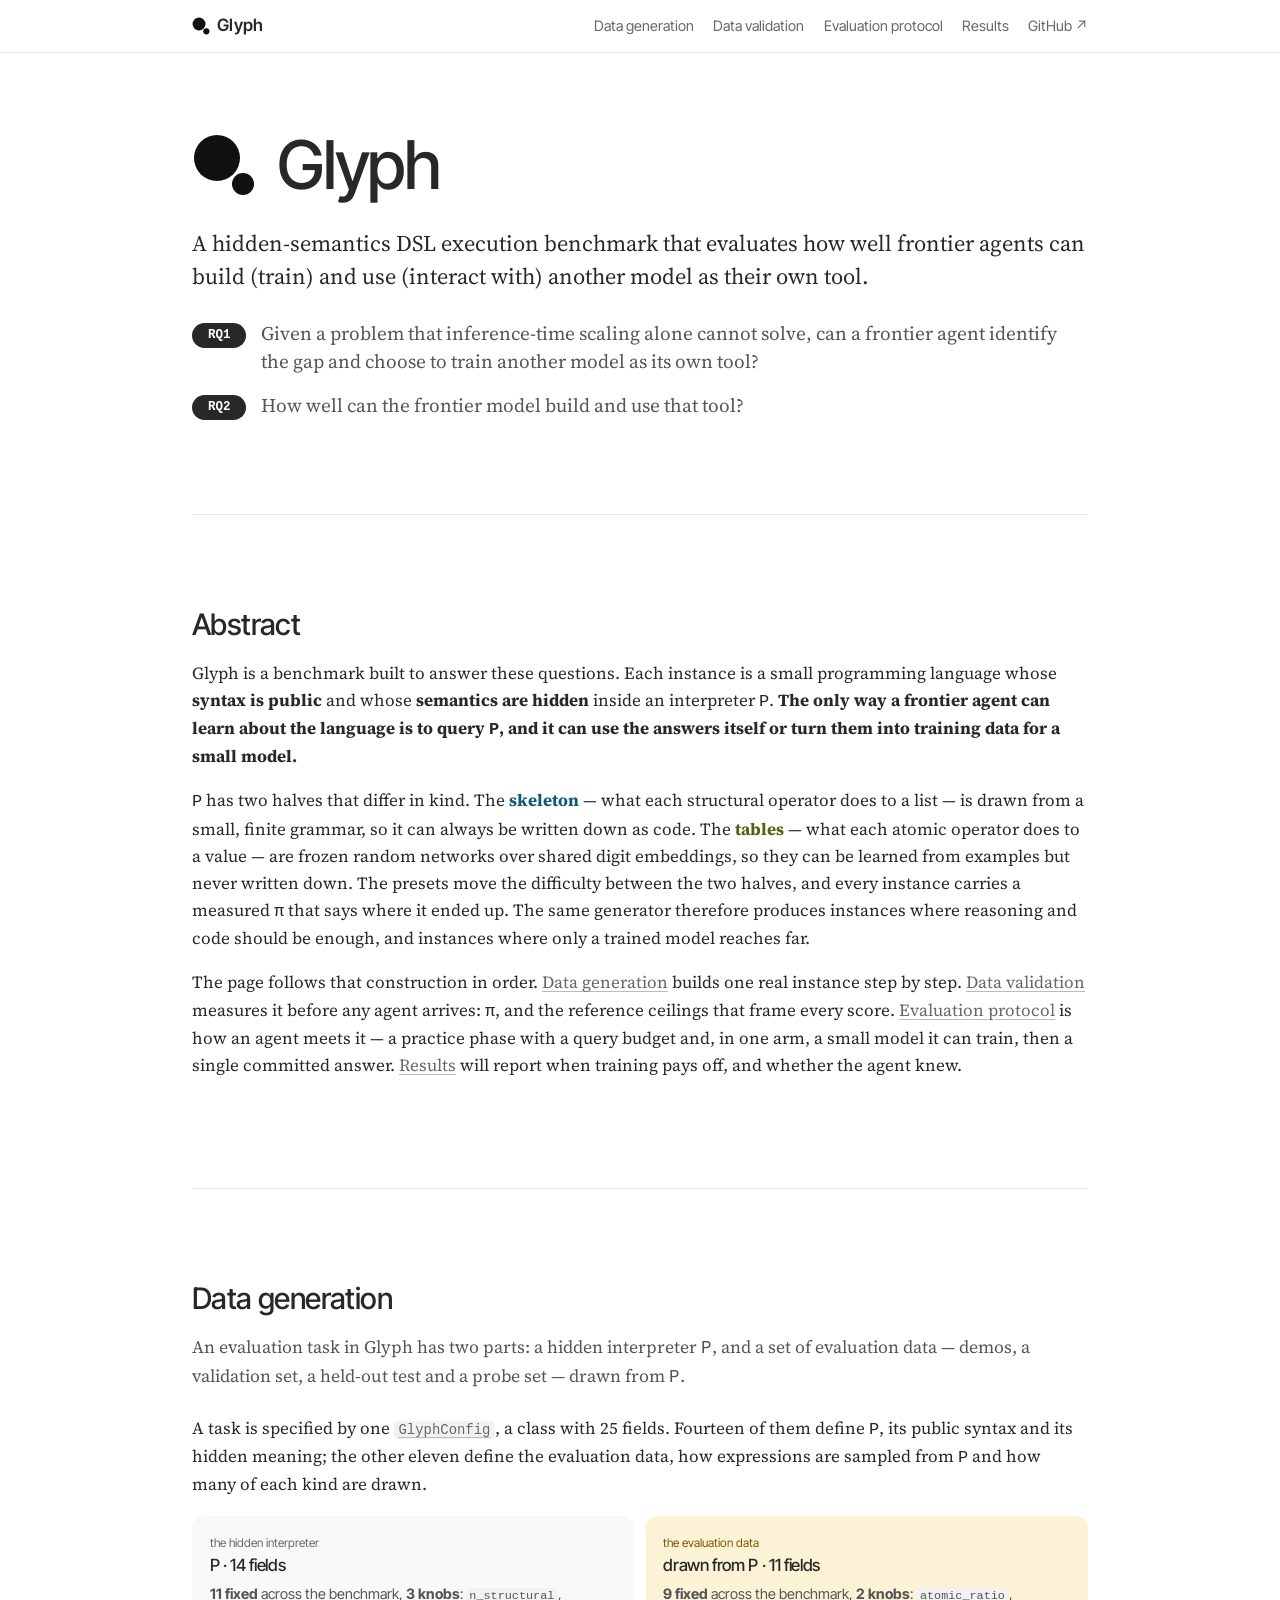
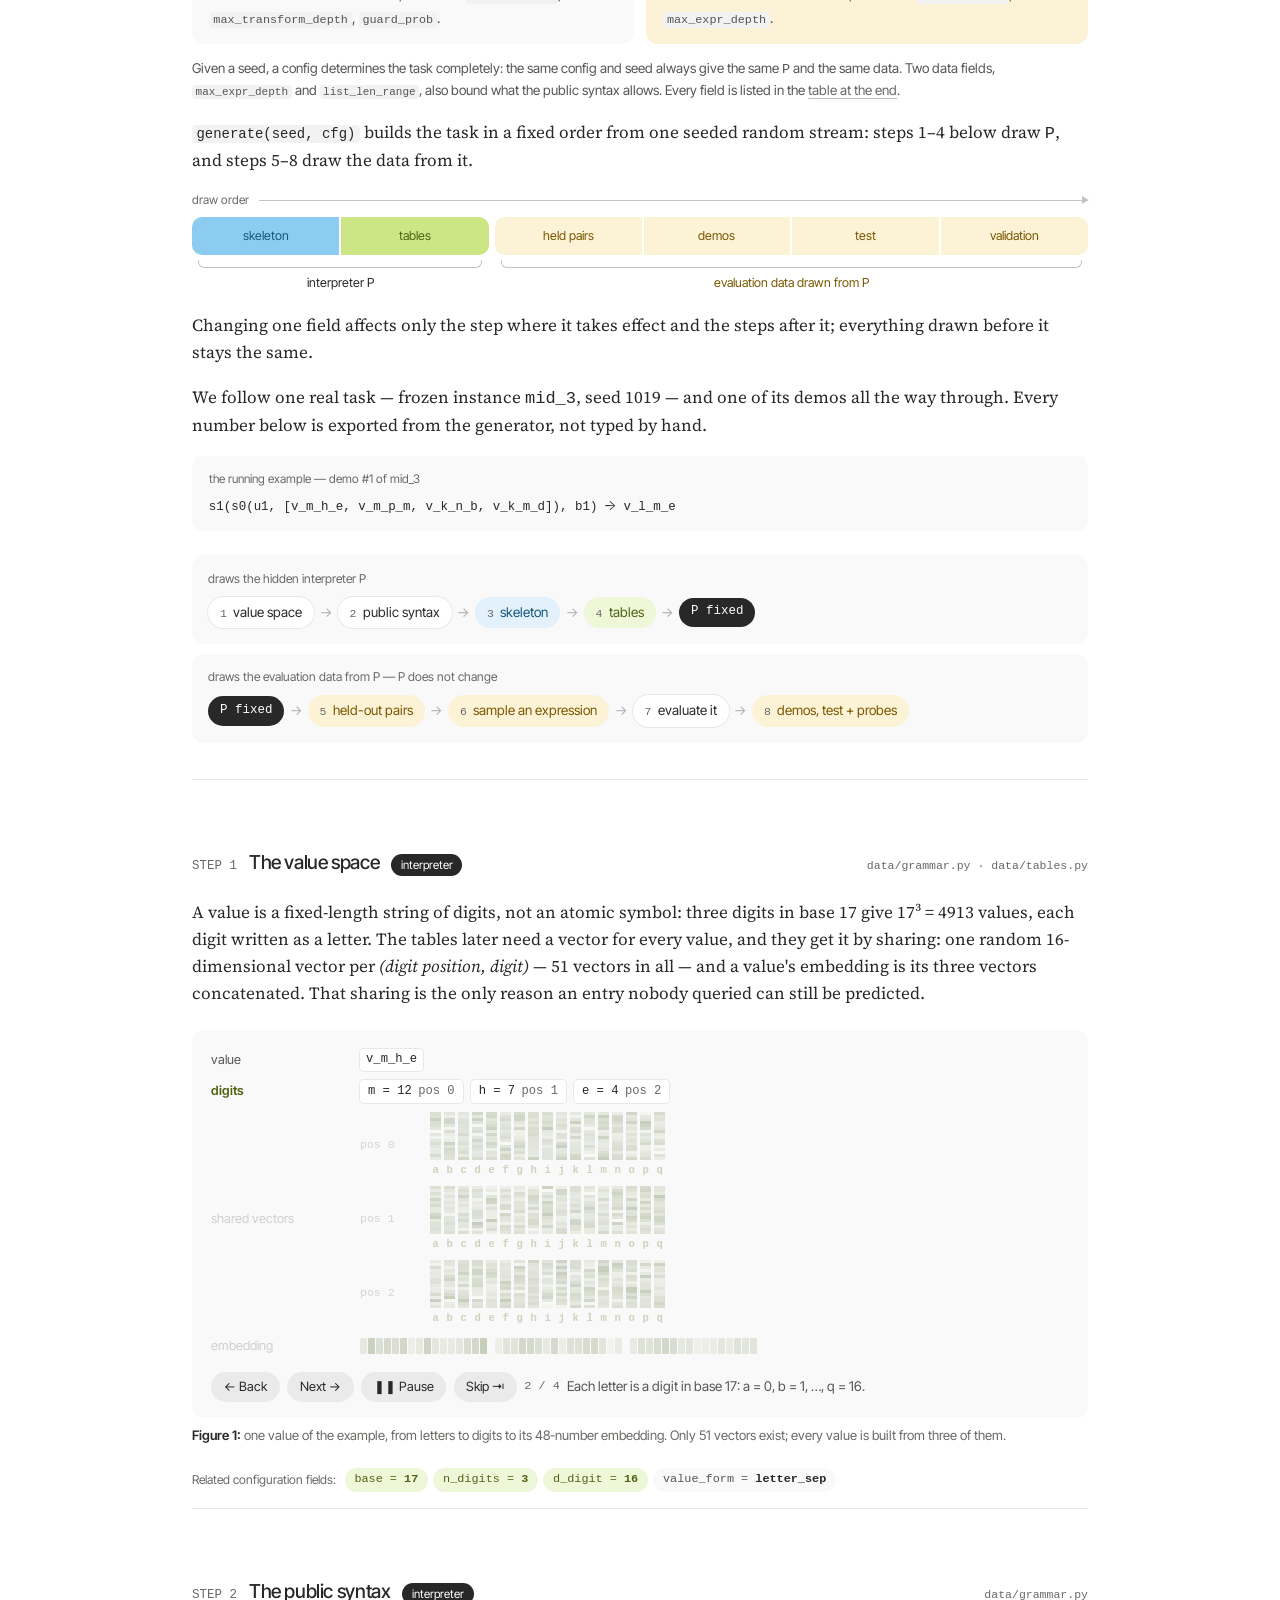
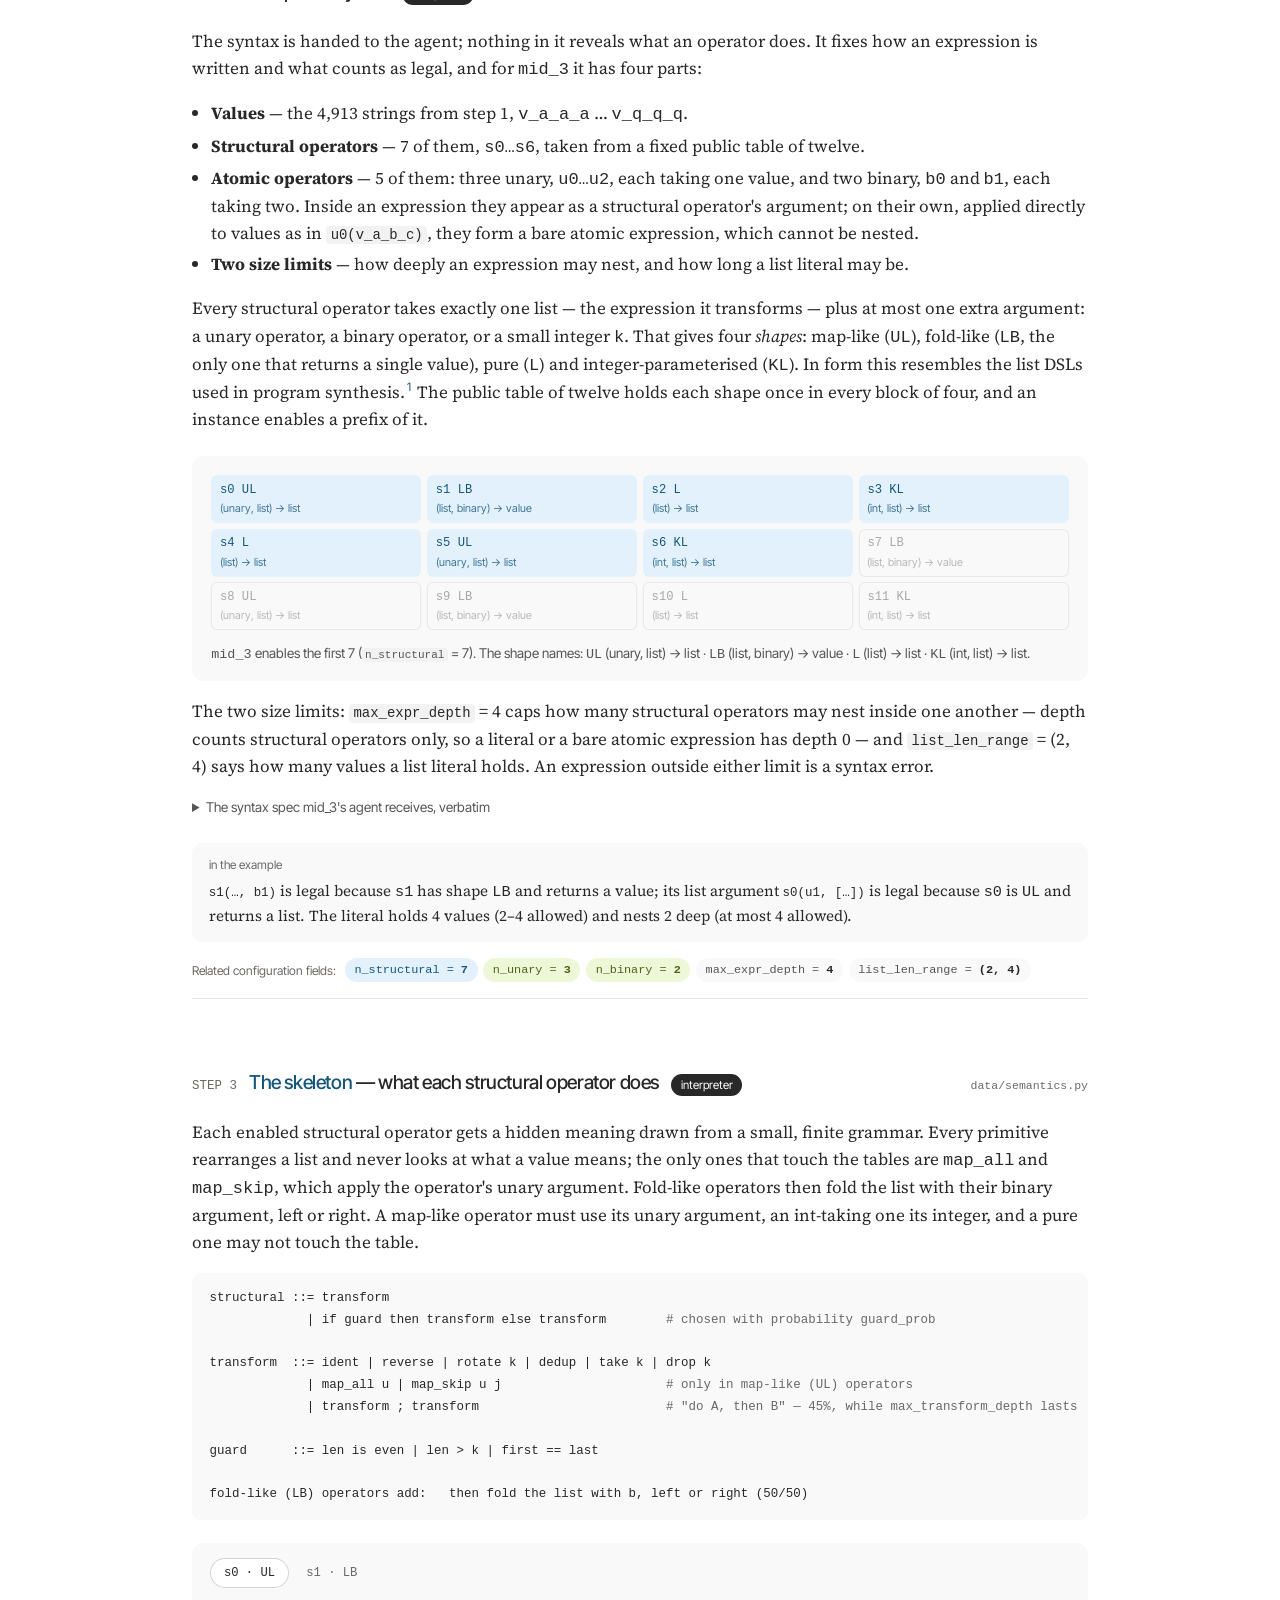
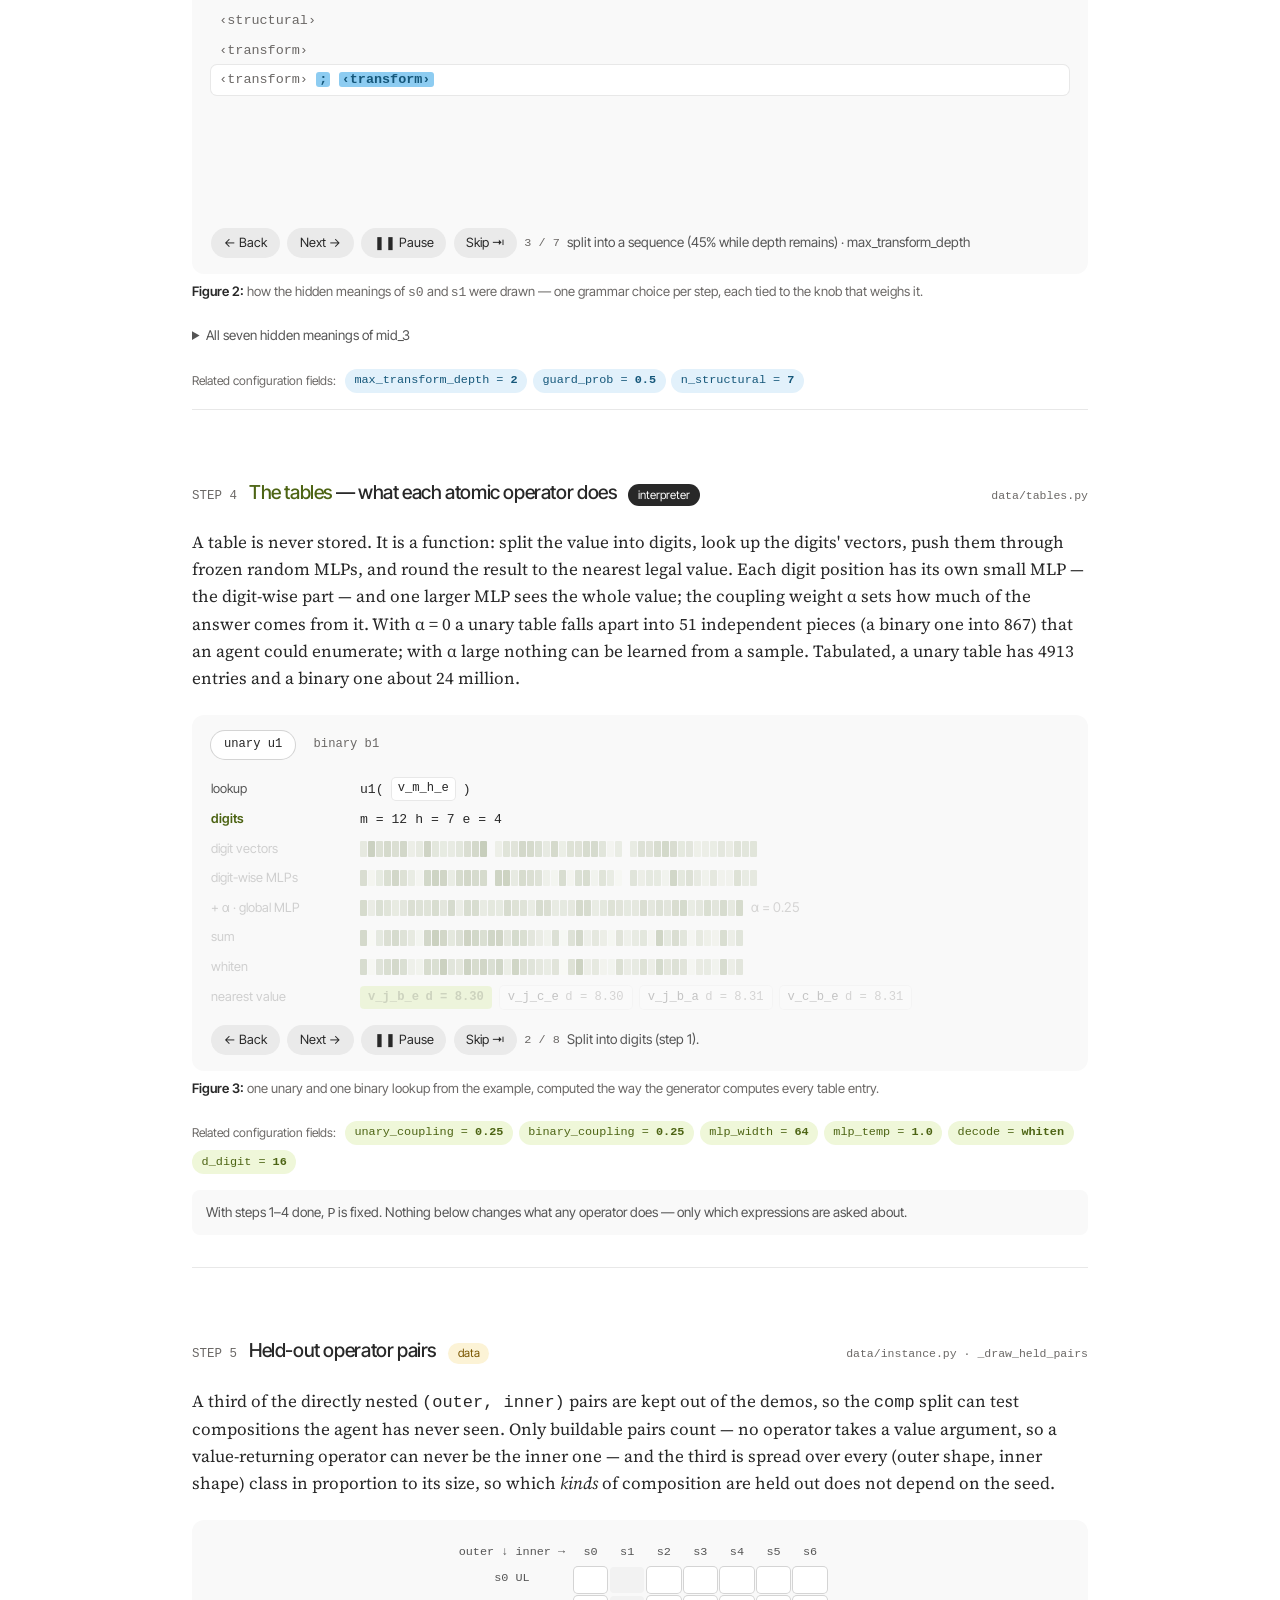
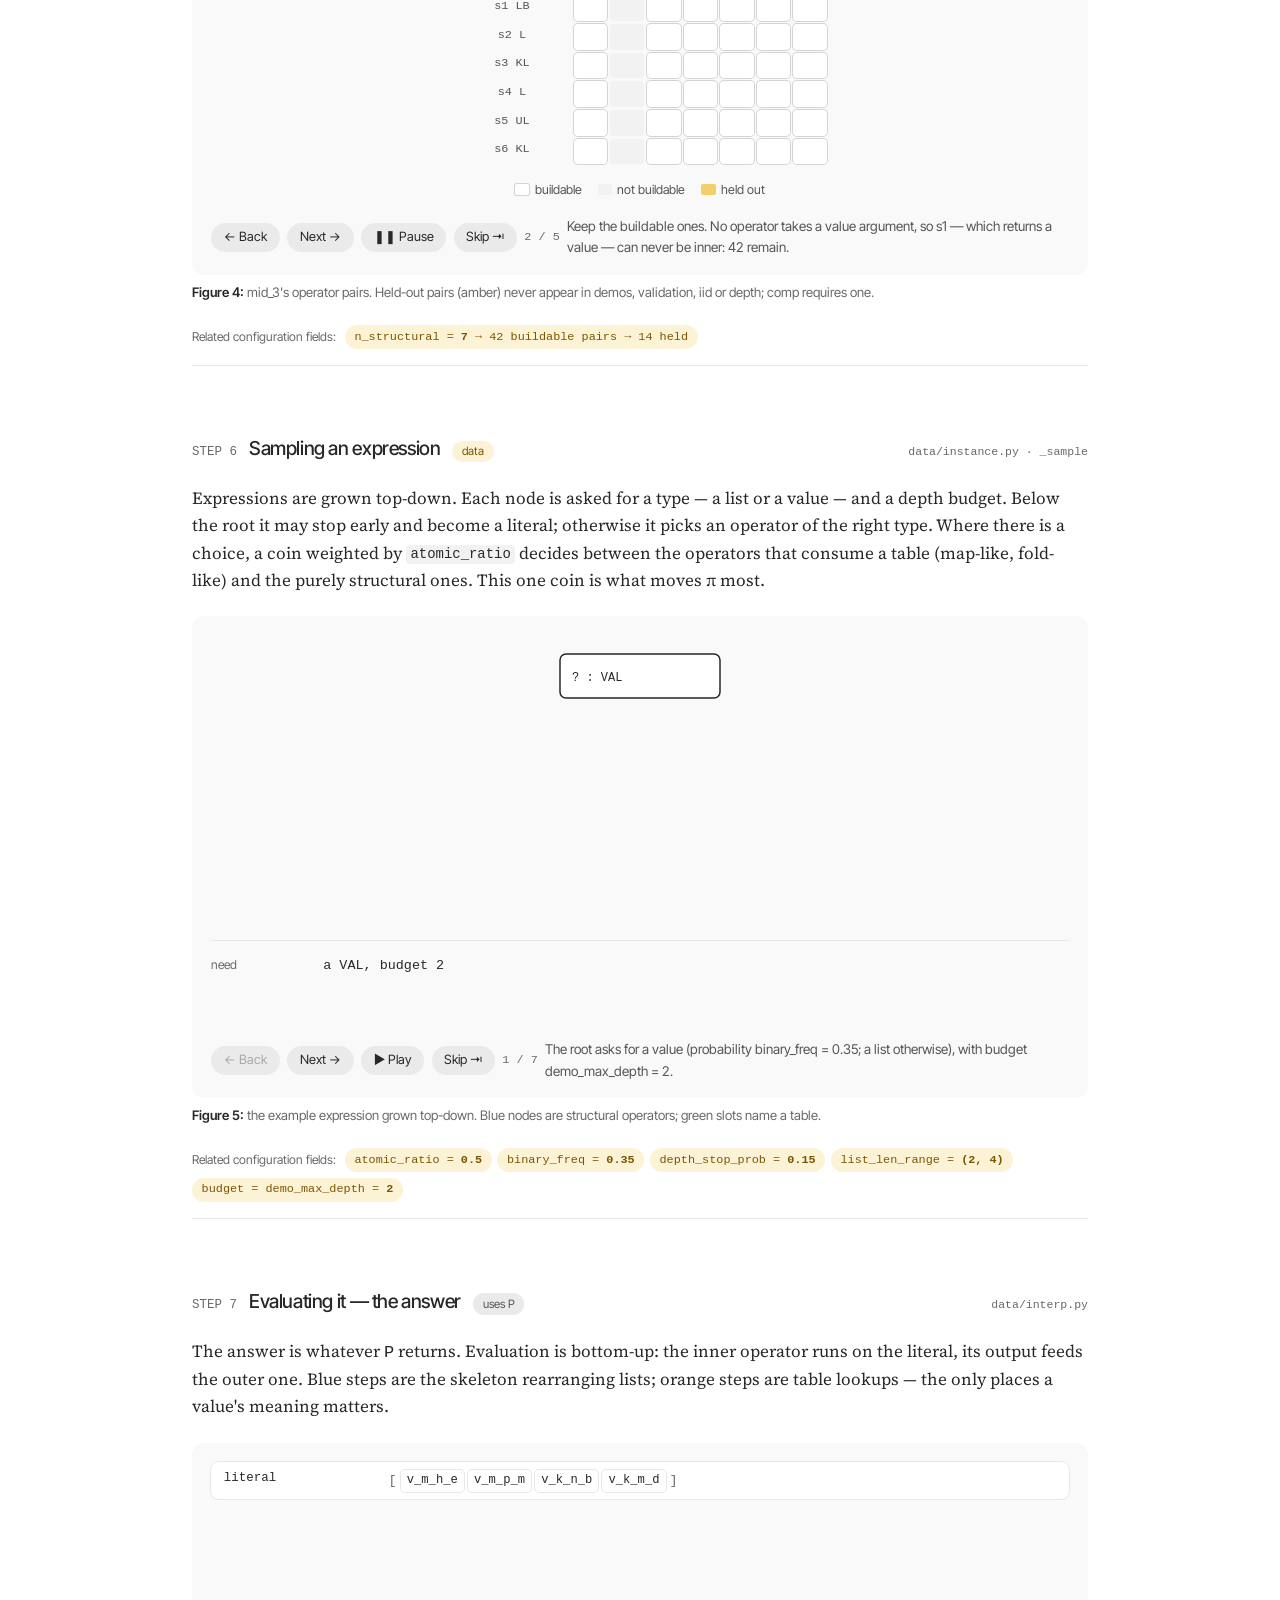
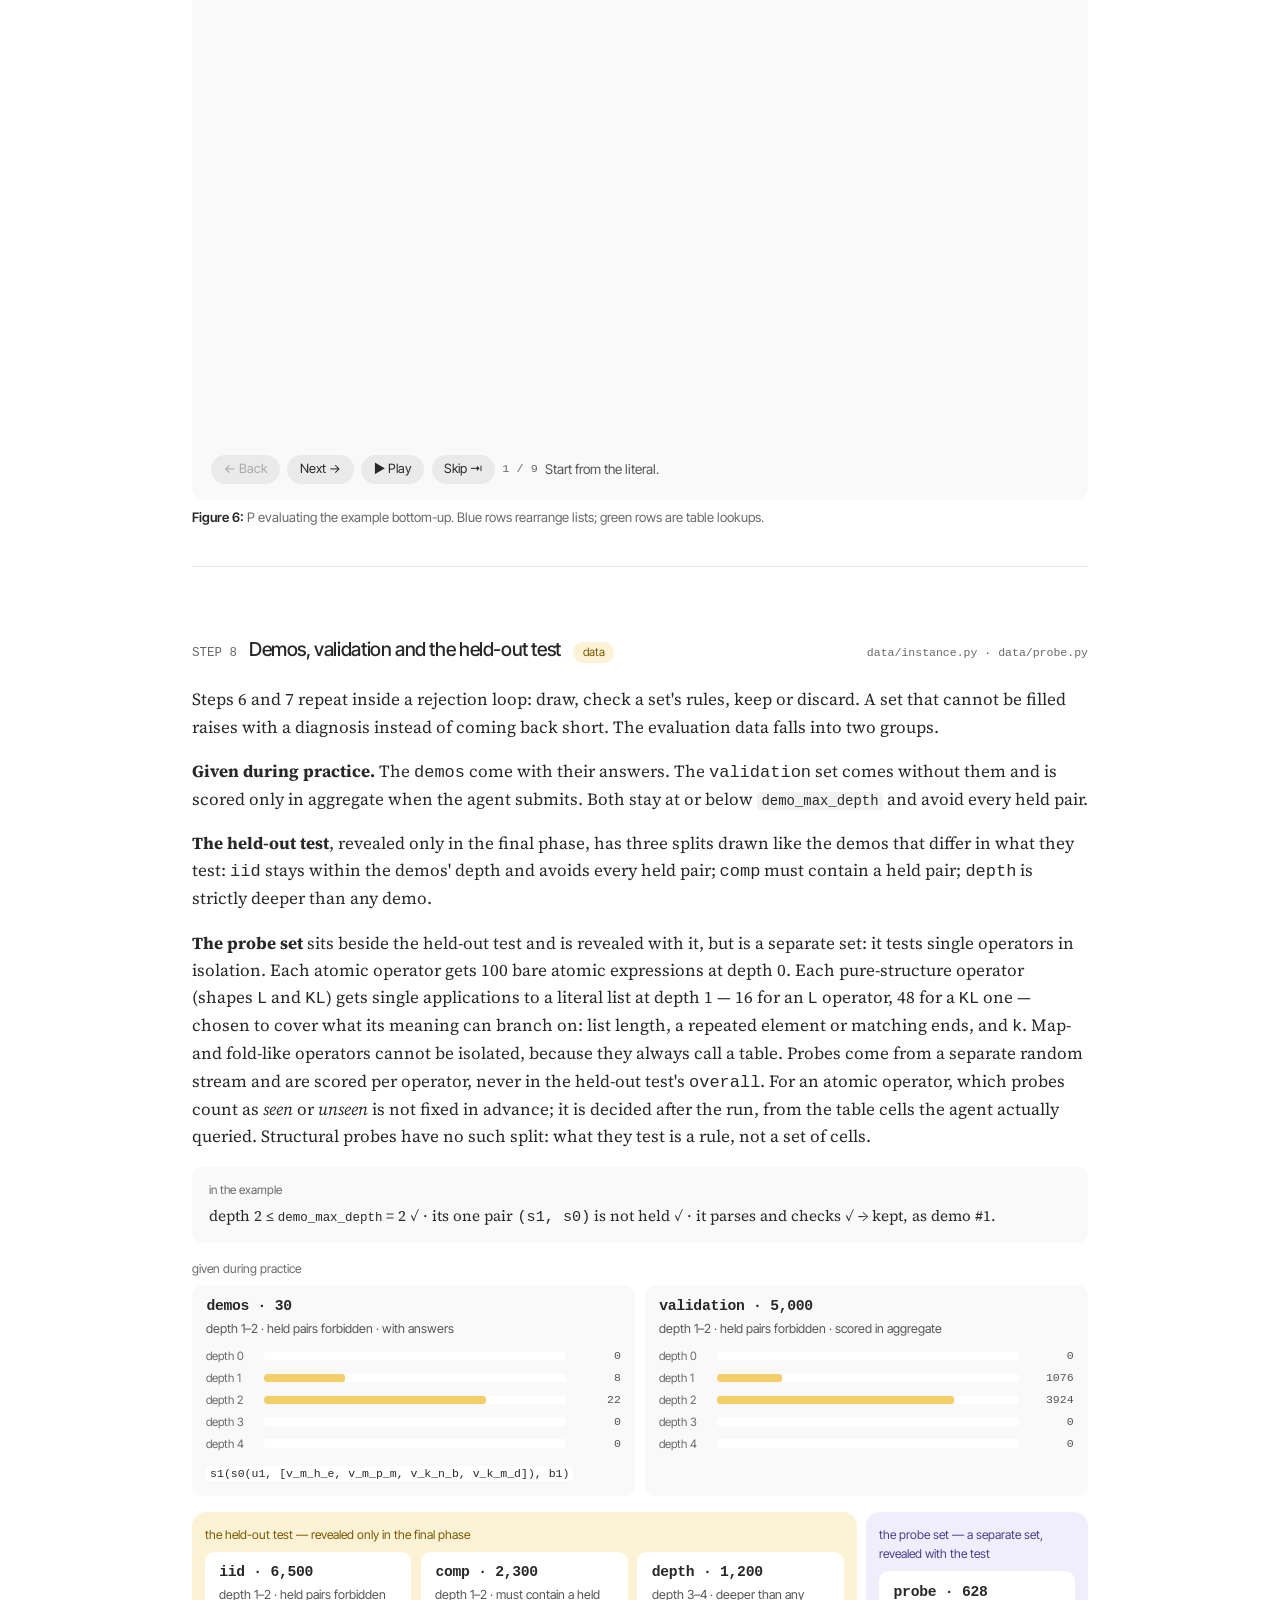
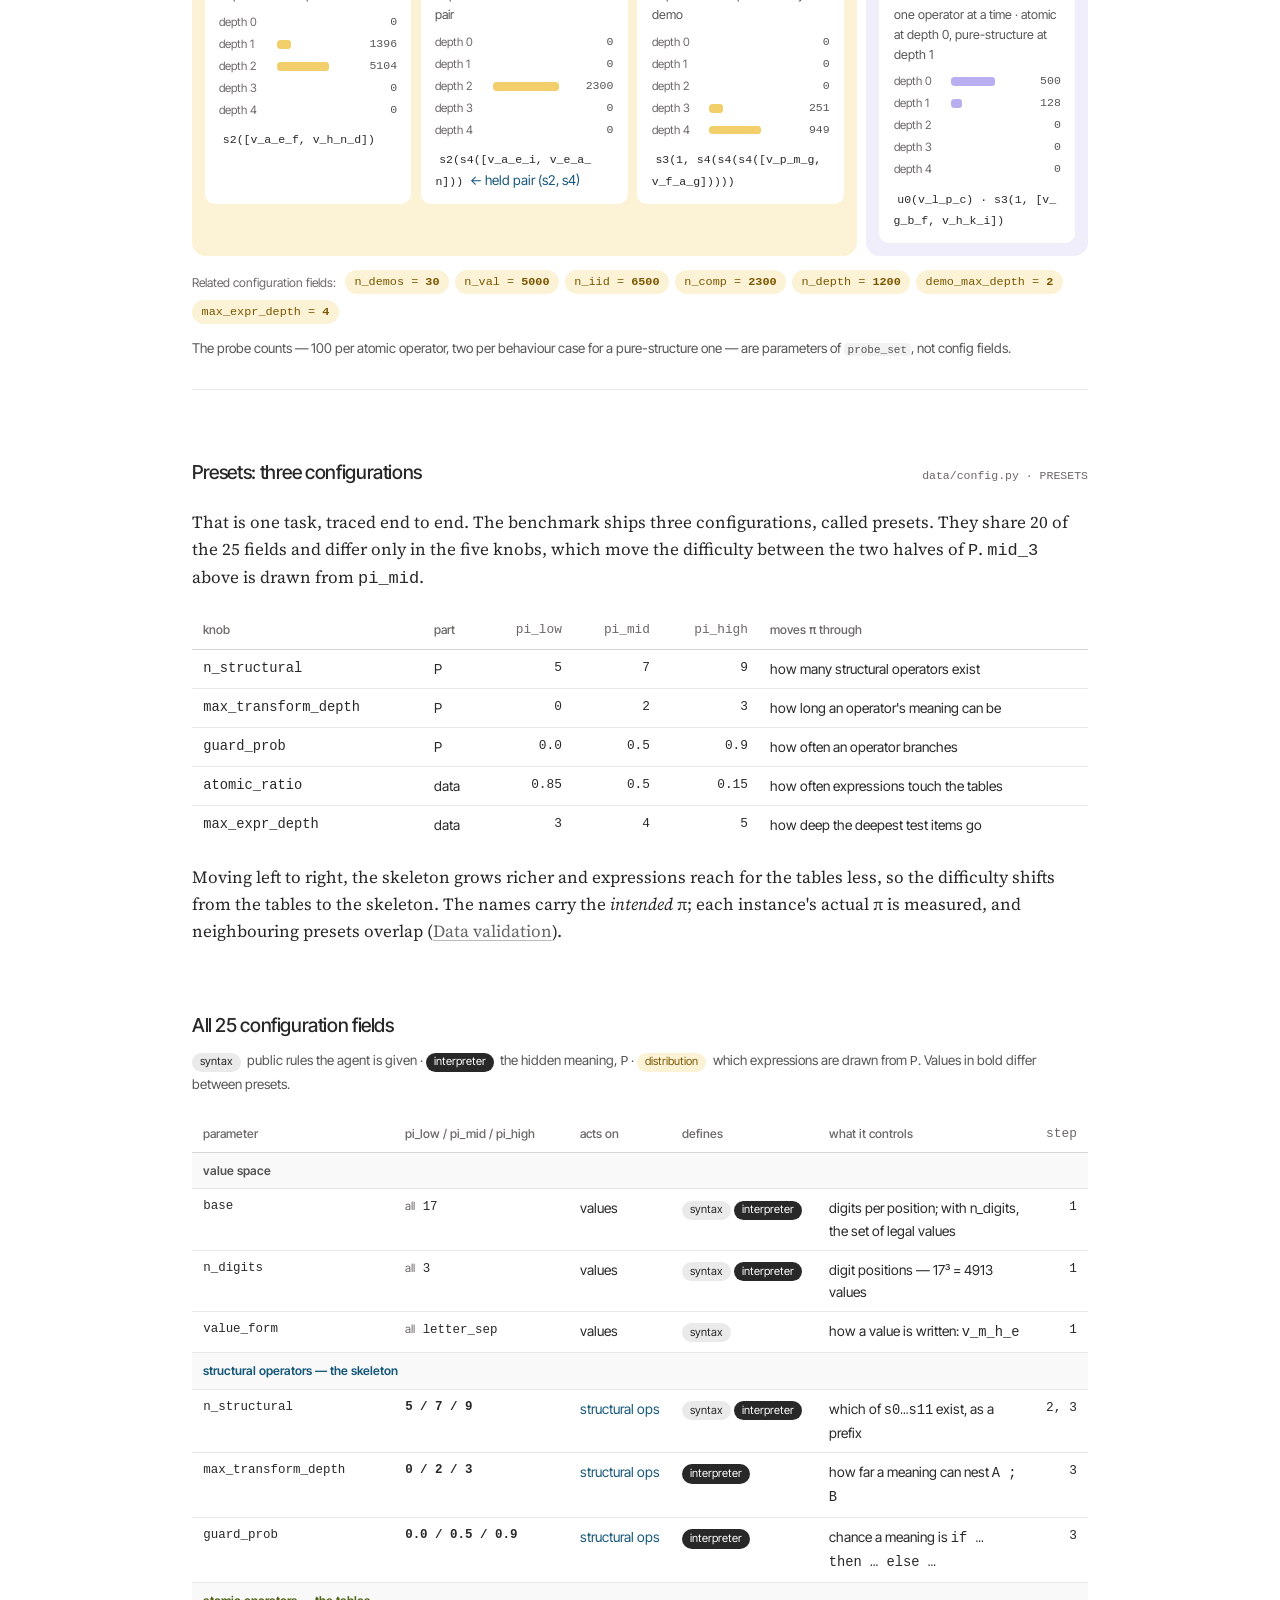
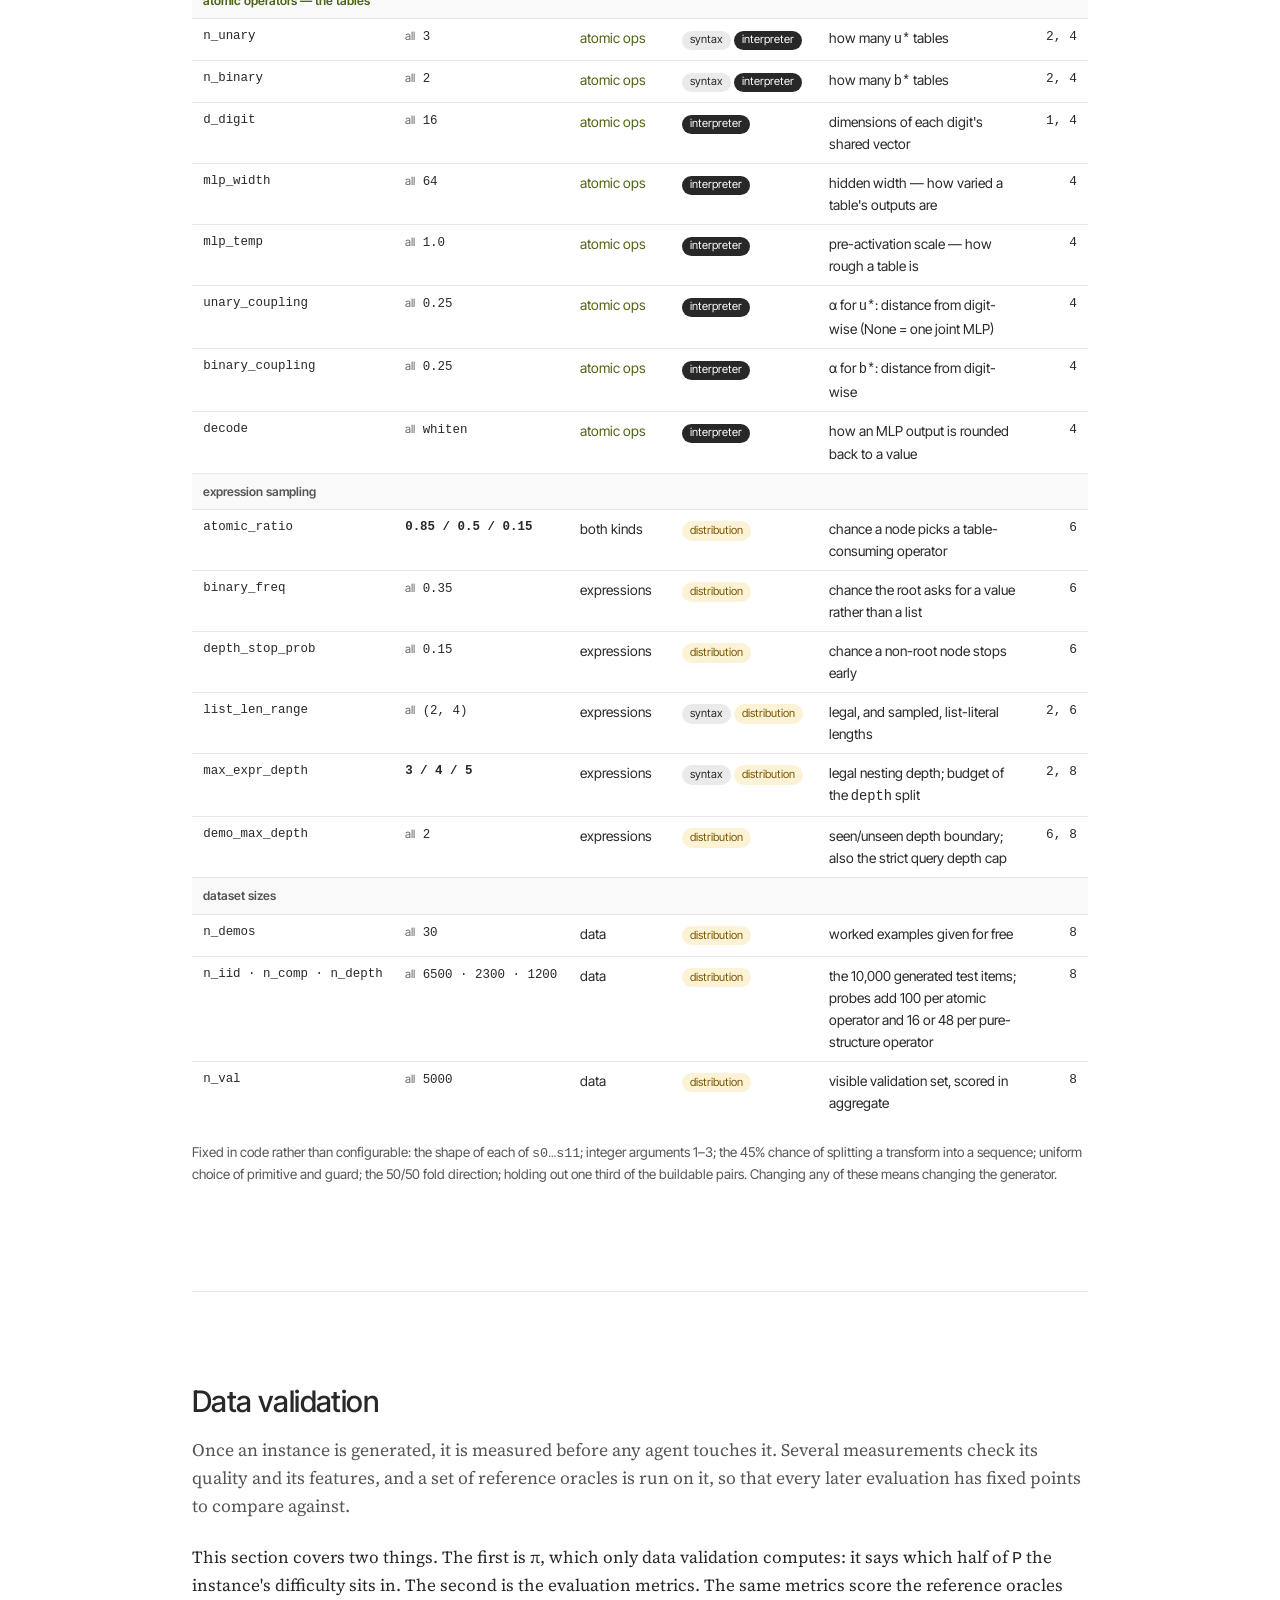
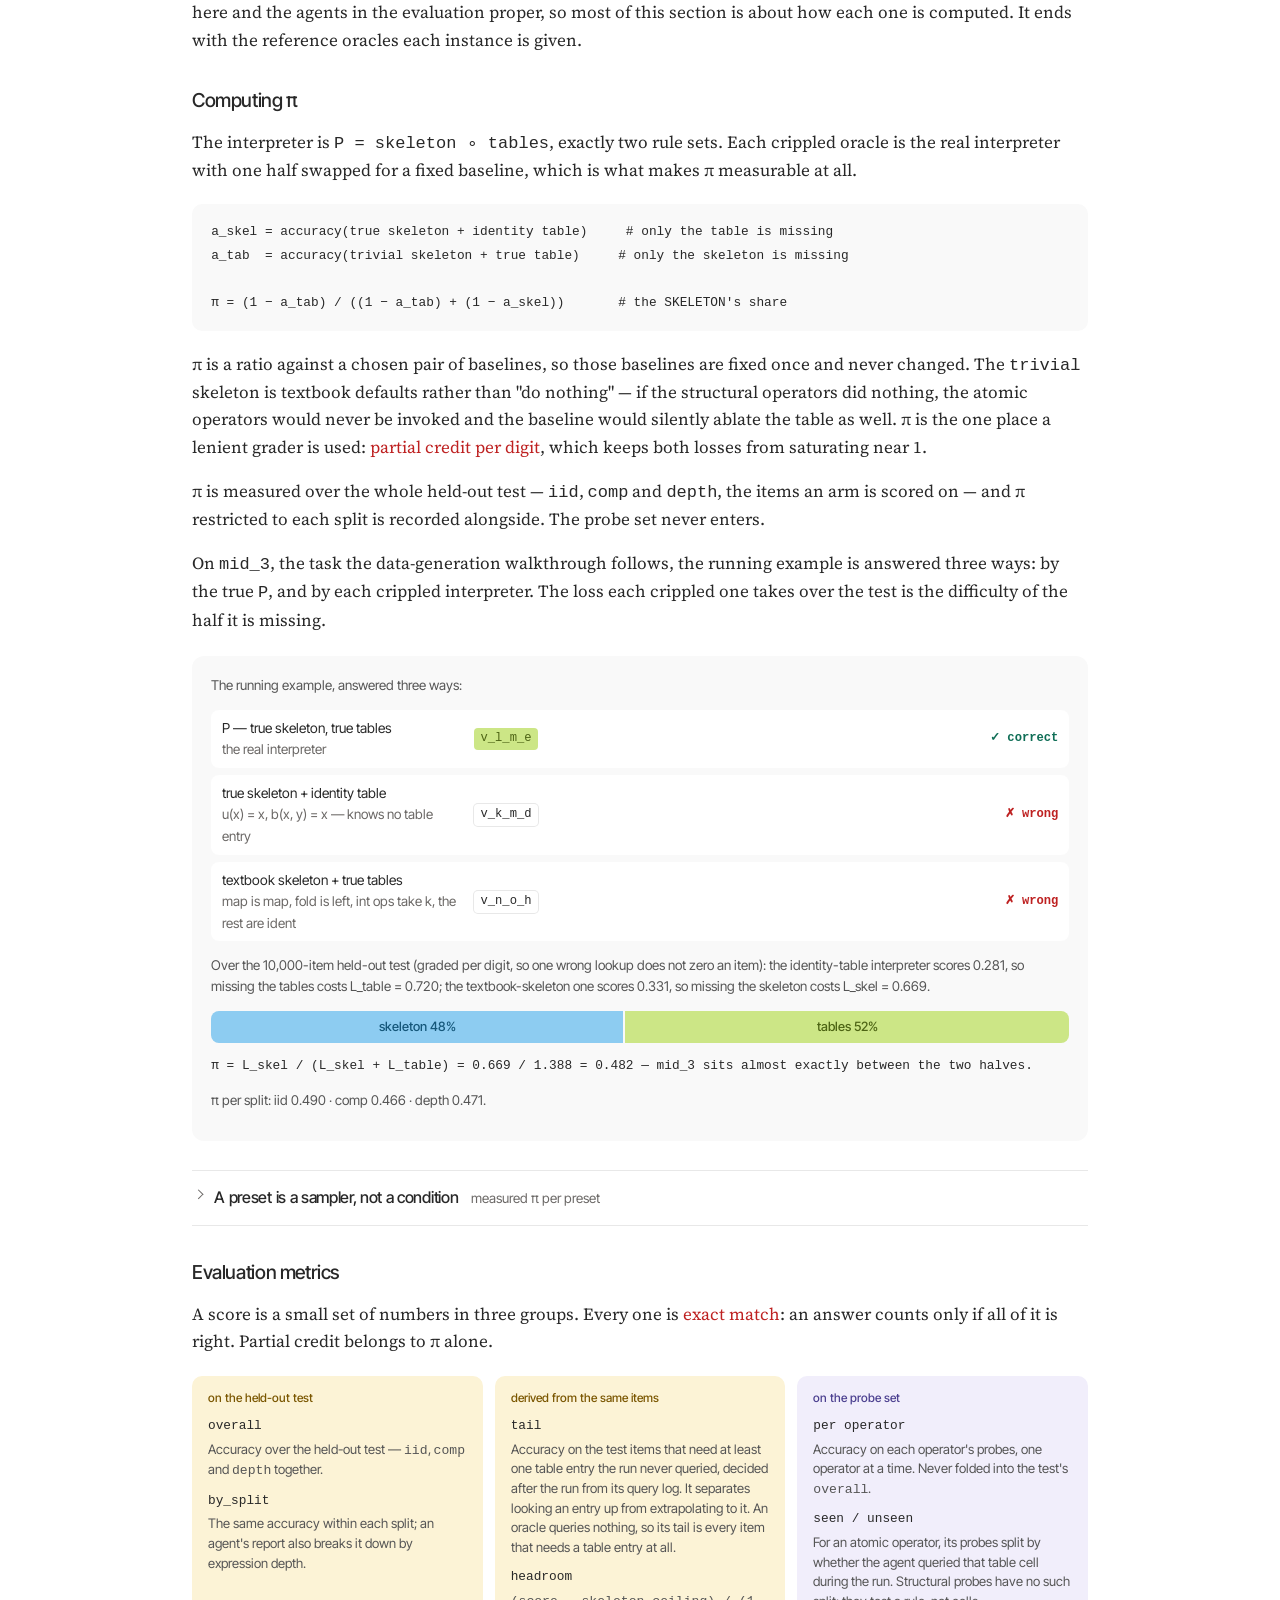
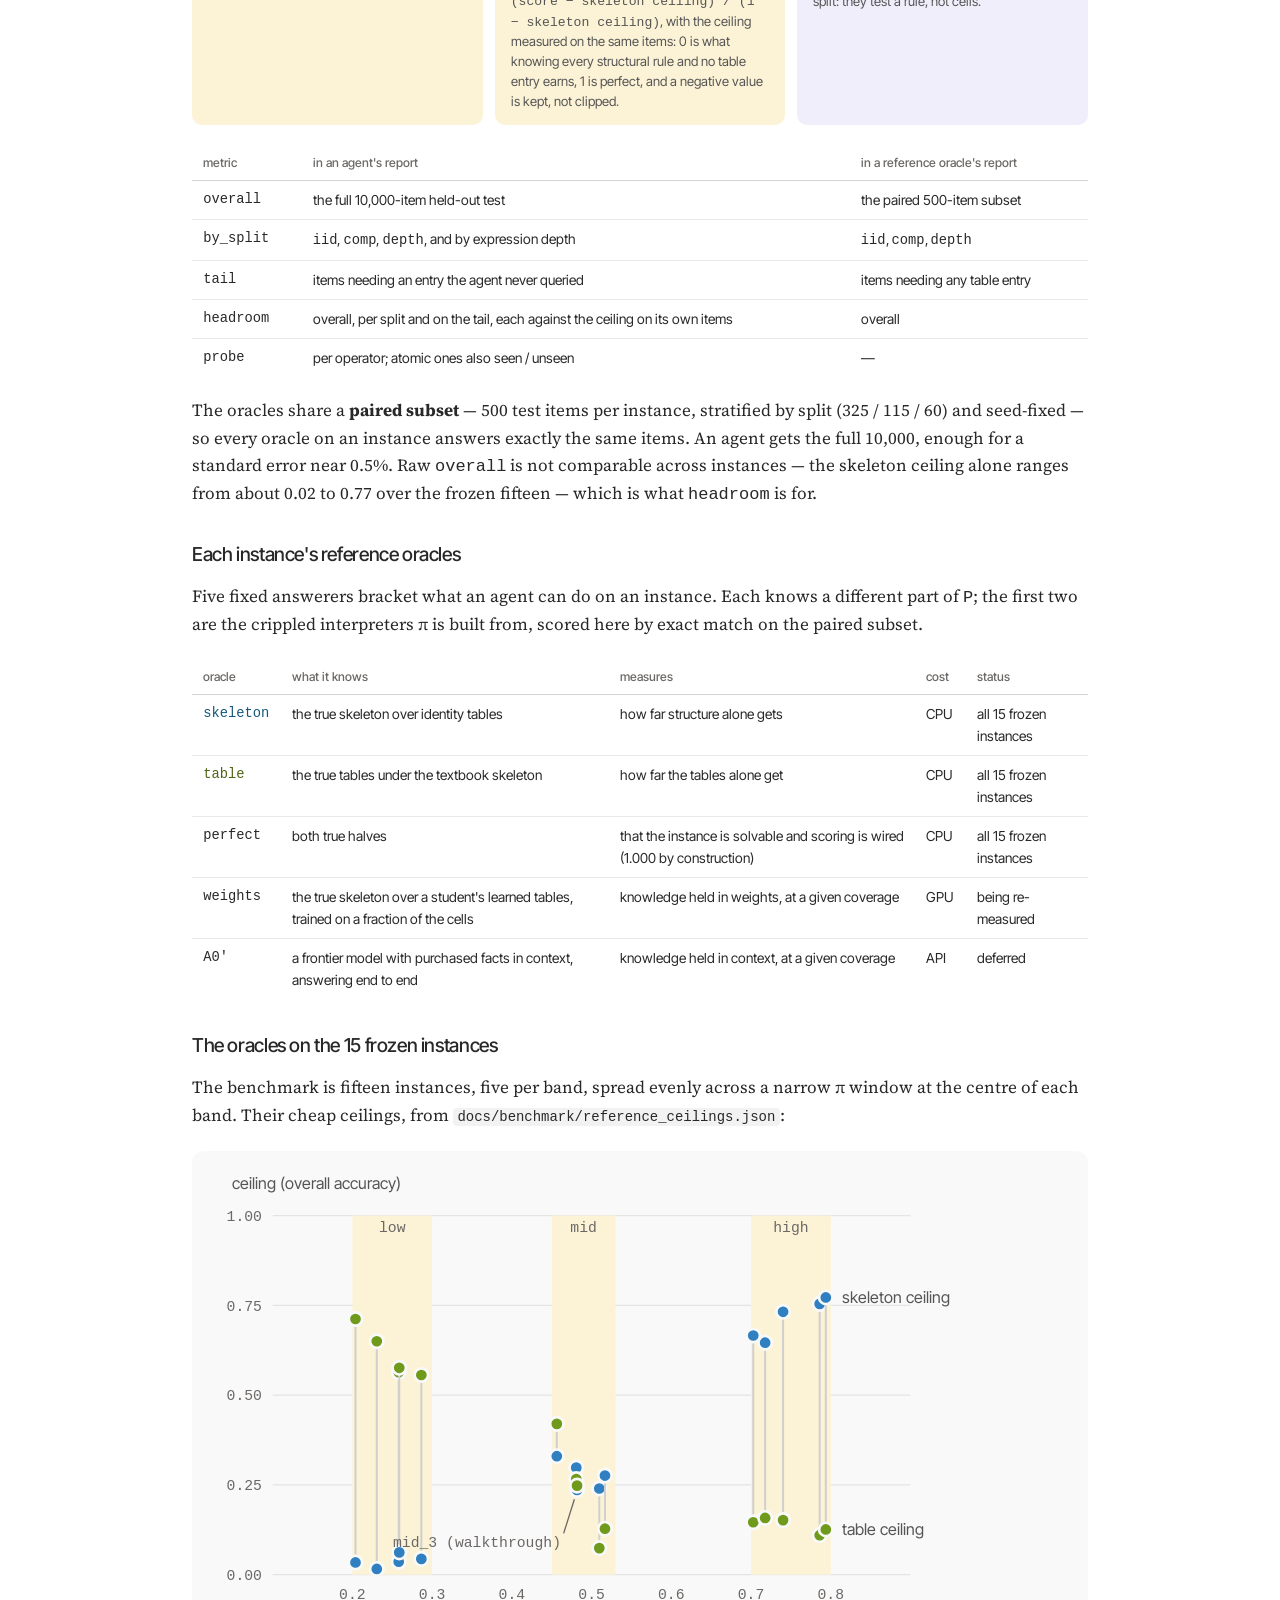
==== commit 1e2b3164: "Merge pull request #83 from ash-ding/free-docs docs(free): PR-D — tools.md, the site, and the implem" ====
--- a/site/index.html
+++ b/site/index.html
@@ -1157,6 +1157,19 @@
     in the run's ledger apart from model spend.
   </p>
 
+  <h3 id="free-protocol">A second condition: the free protocol</h3>
+  <p>
+    The tools above give the train arm a fixed way to build a student. A
+    second condition removes that path. The agent keeps only the five task
+    tools, and gets a root shell in an open Ubuntu container instead: conda,
+    network access, web search and subagents, with nothing preinstalled for
+    the task. The train arm's container has one GPU and the no_train arm's
+    none; nothing else differs. Each phase is bounded by wall-clock alone,
+    with no cap on queries, validation submissions or turns, and every
+    process still running in the container is stopped when a phase ends.
+    The text the agent reads states these facts and no more.
+  </p>
+
   <h3 id="caps">Caps</h3>
   <div class="table-scroll">
     <table>
